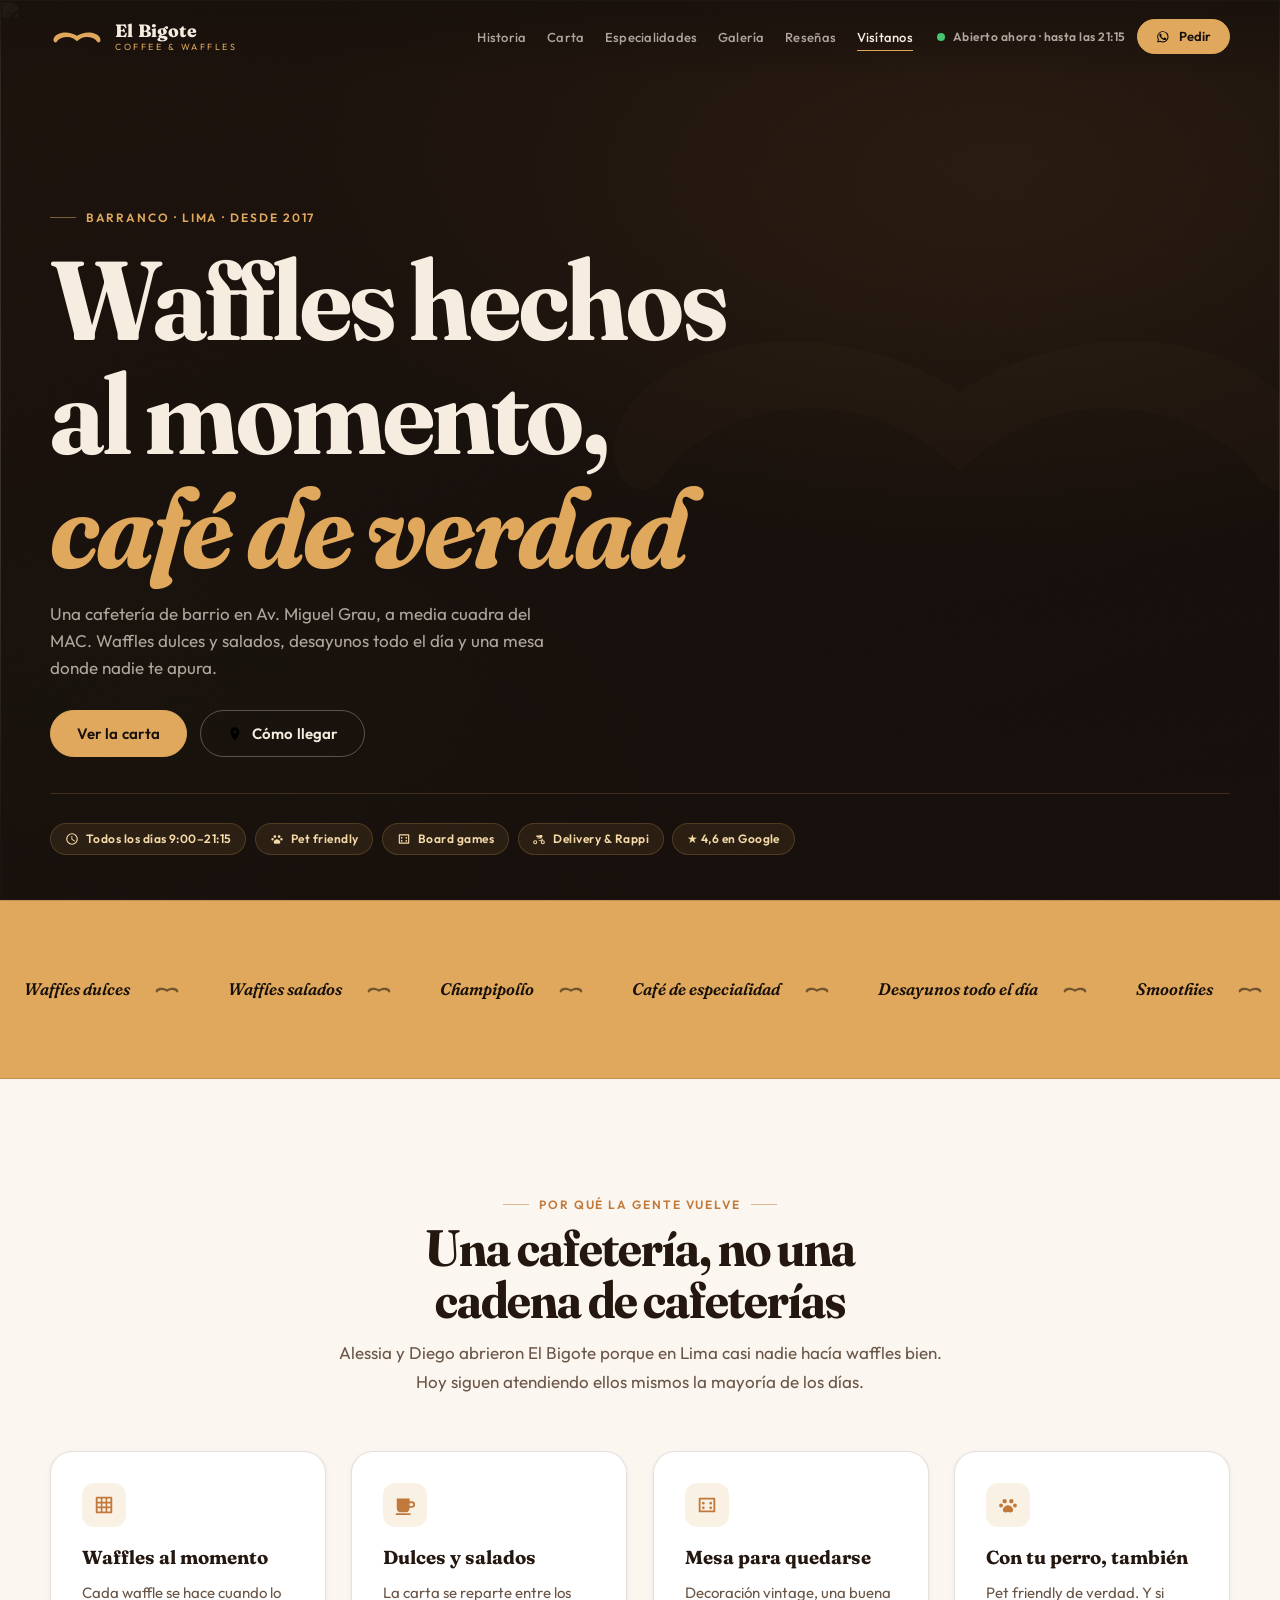
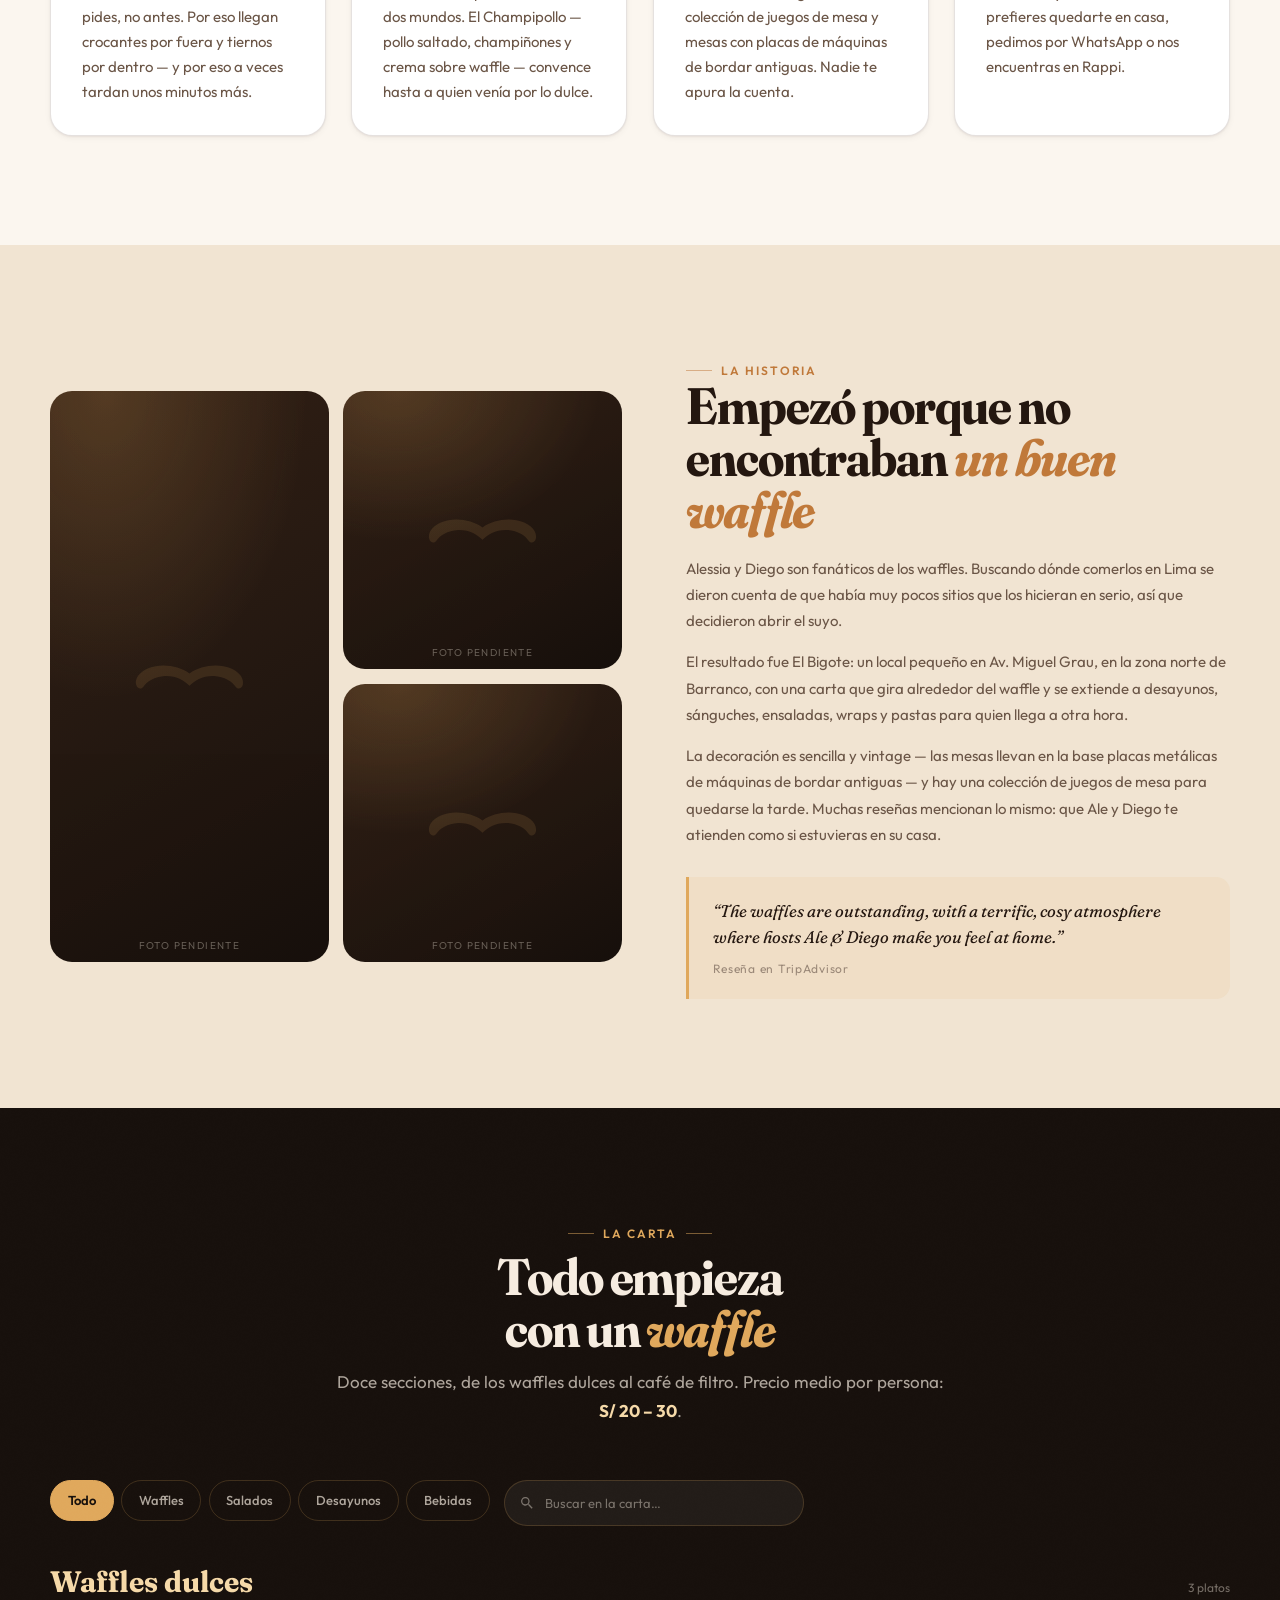
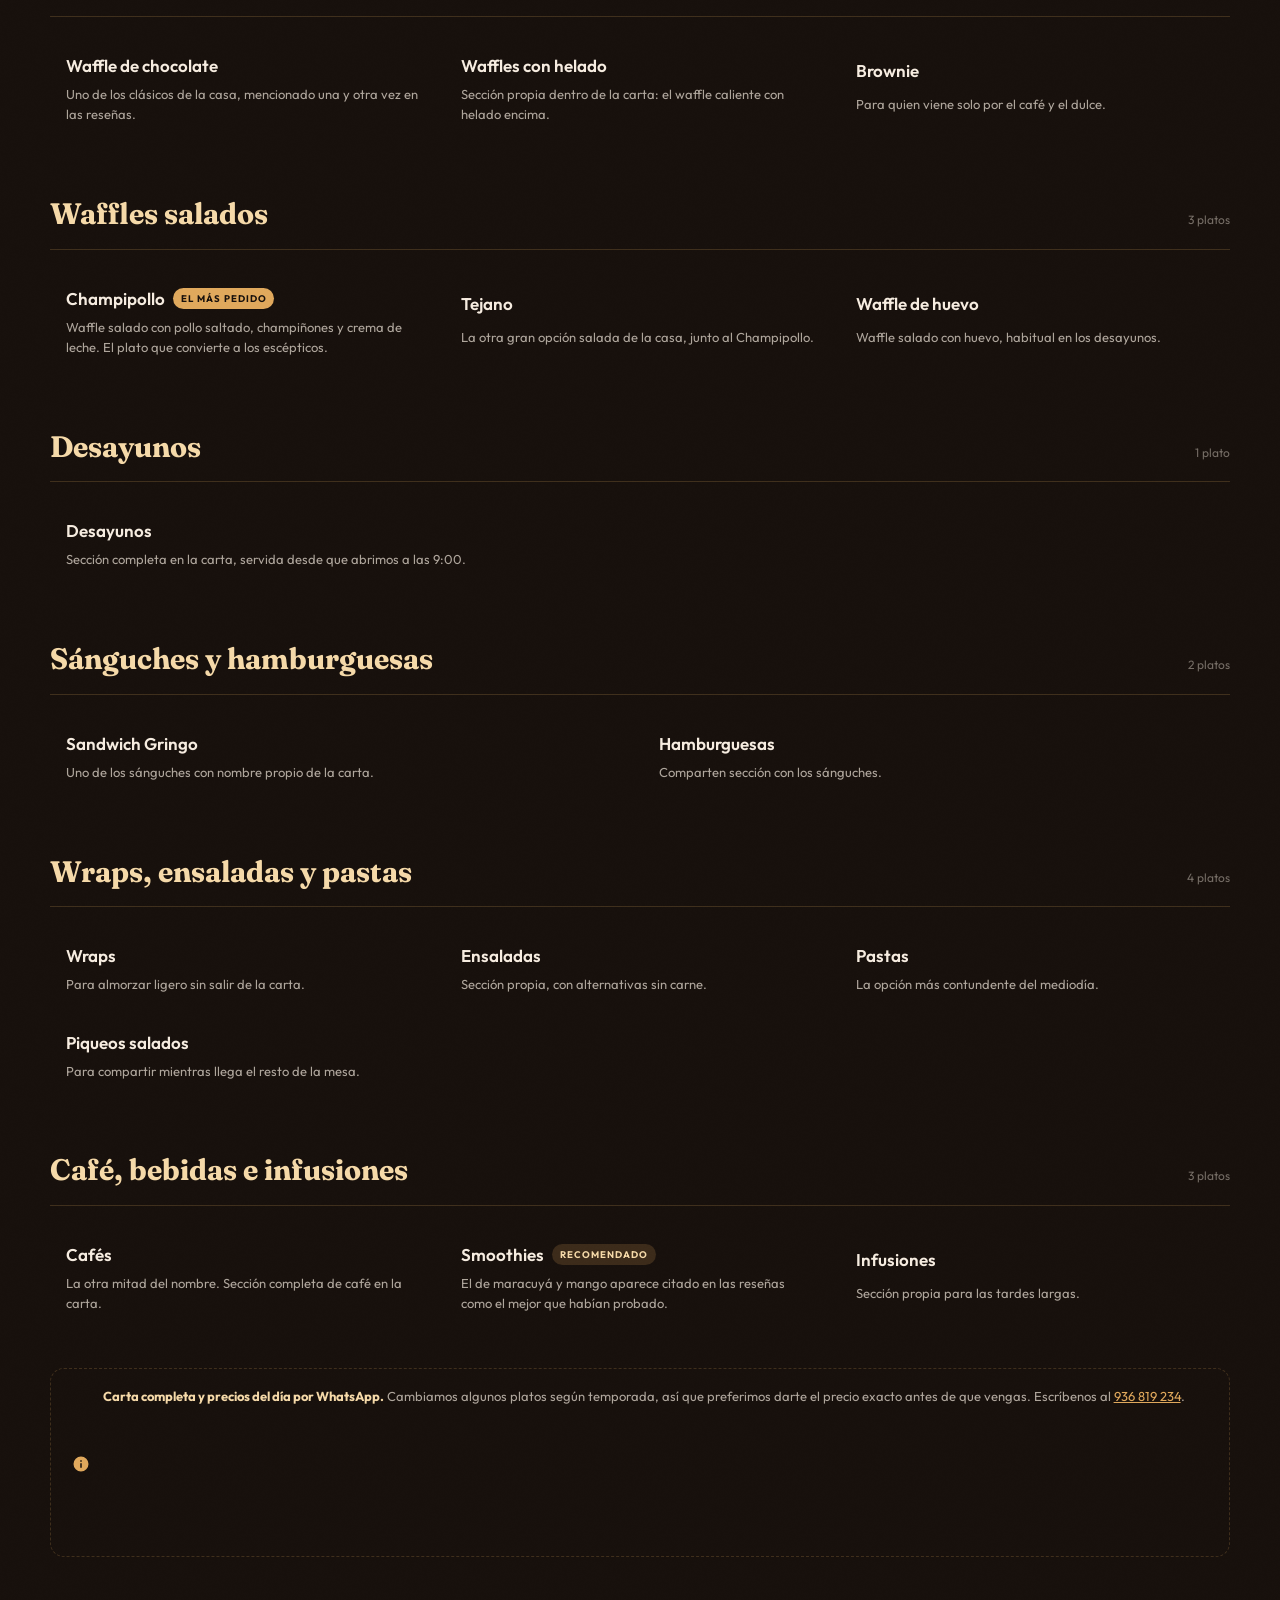
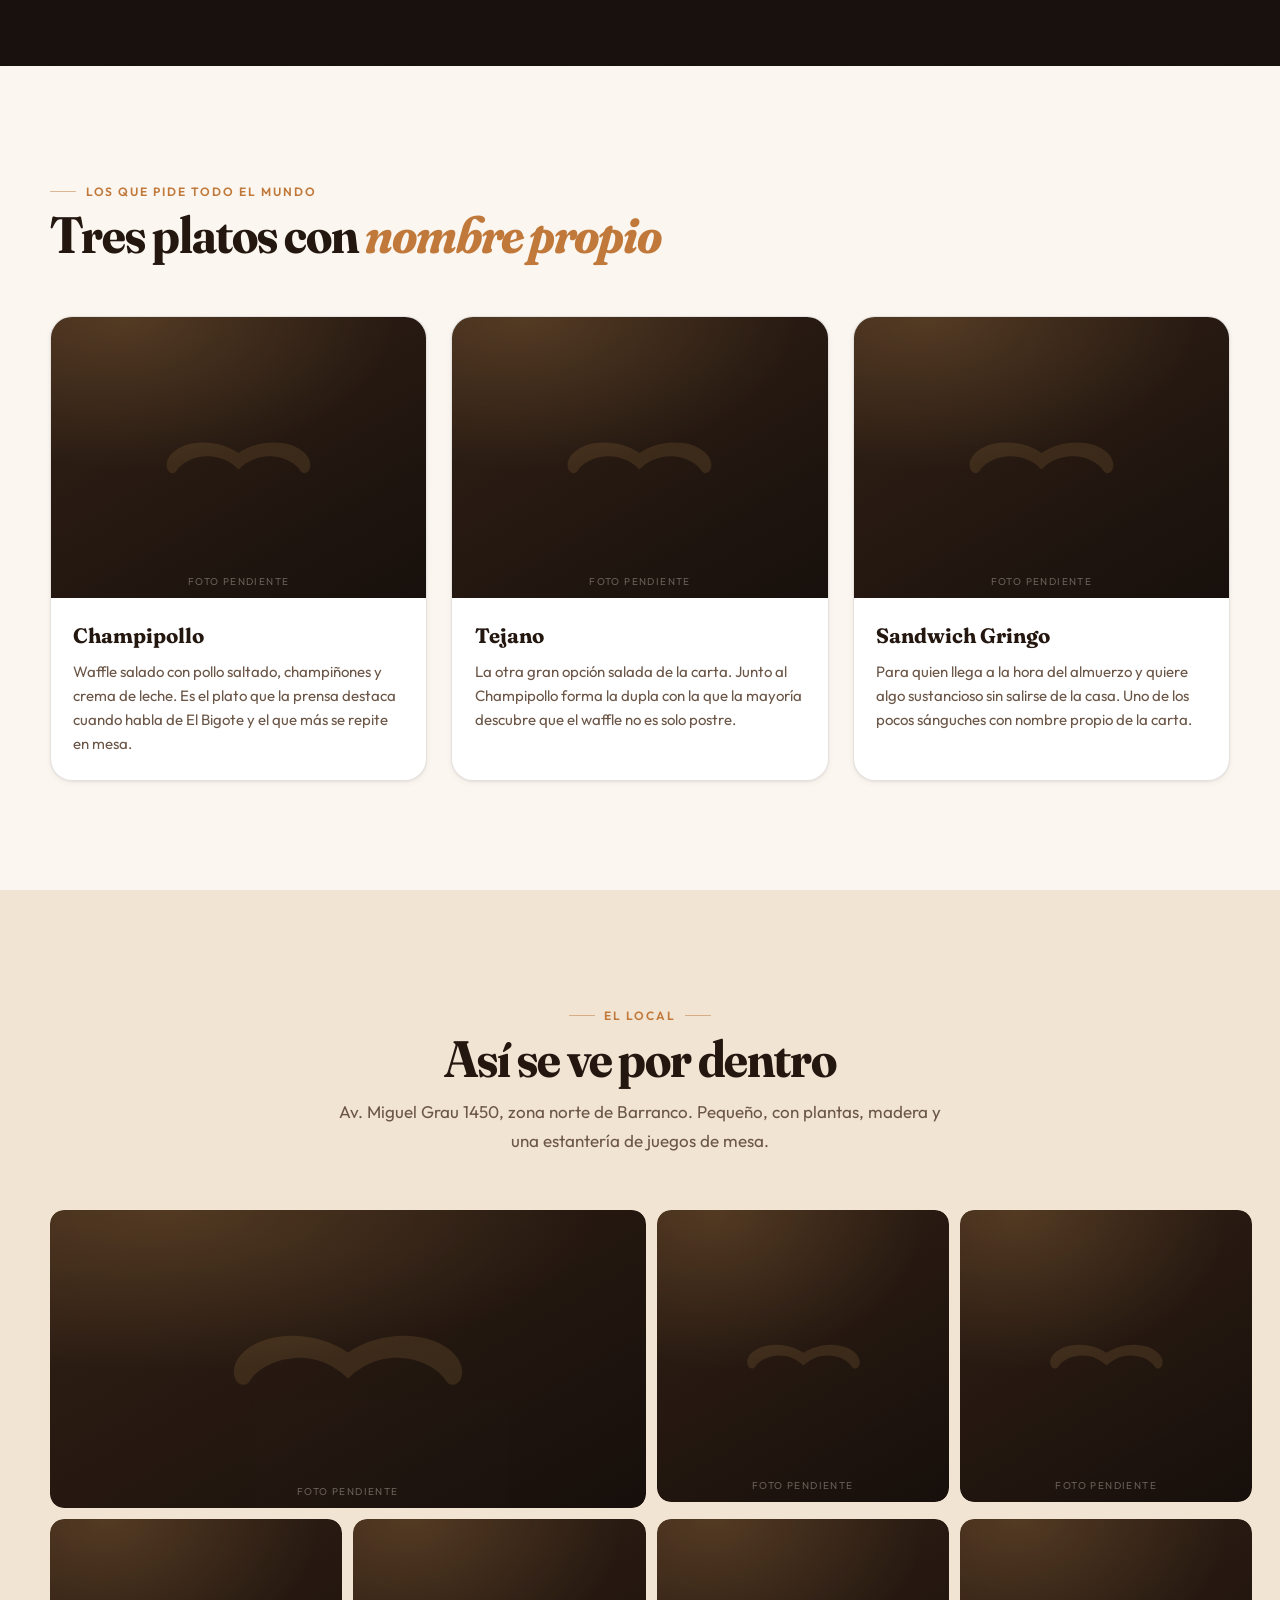
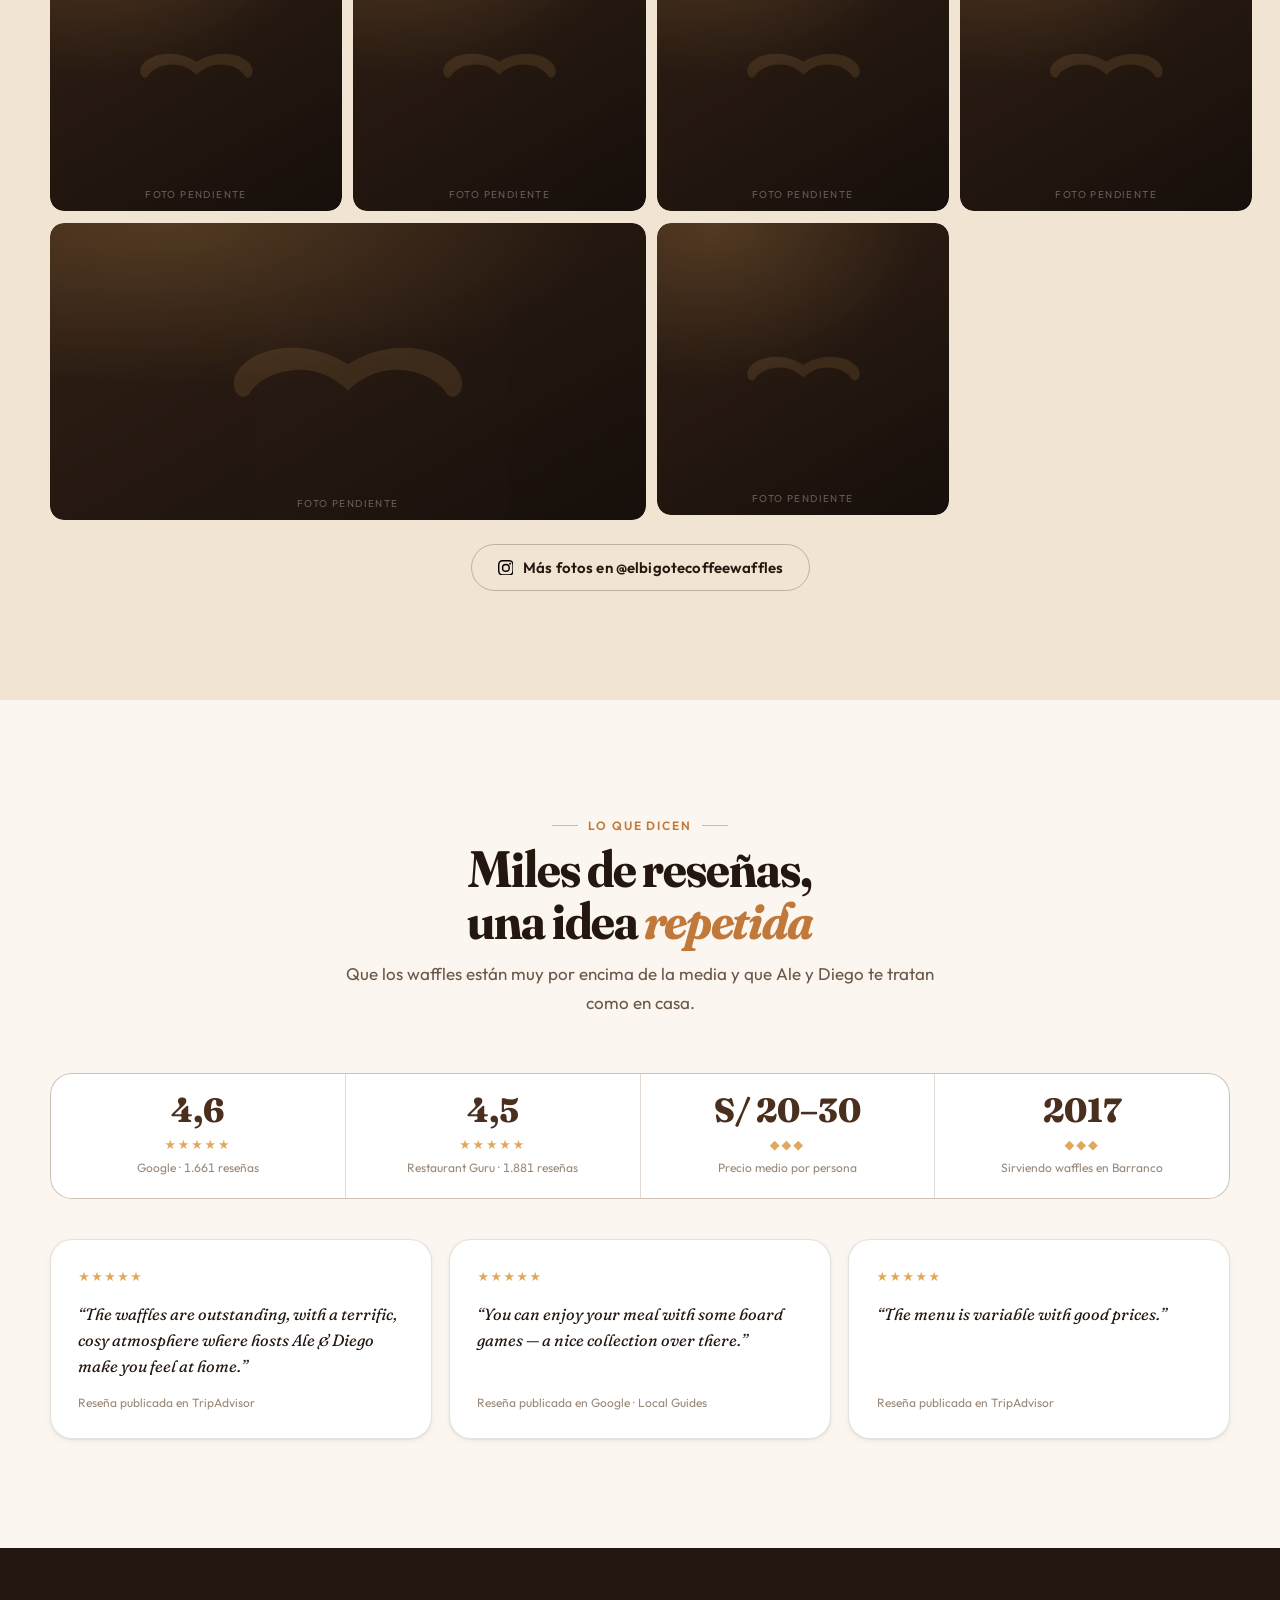
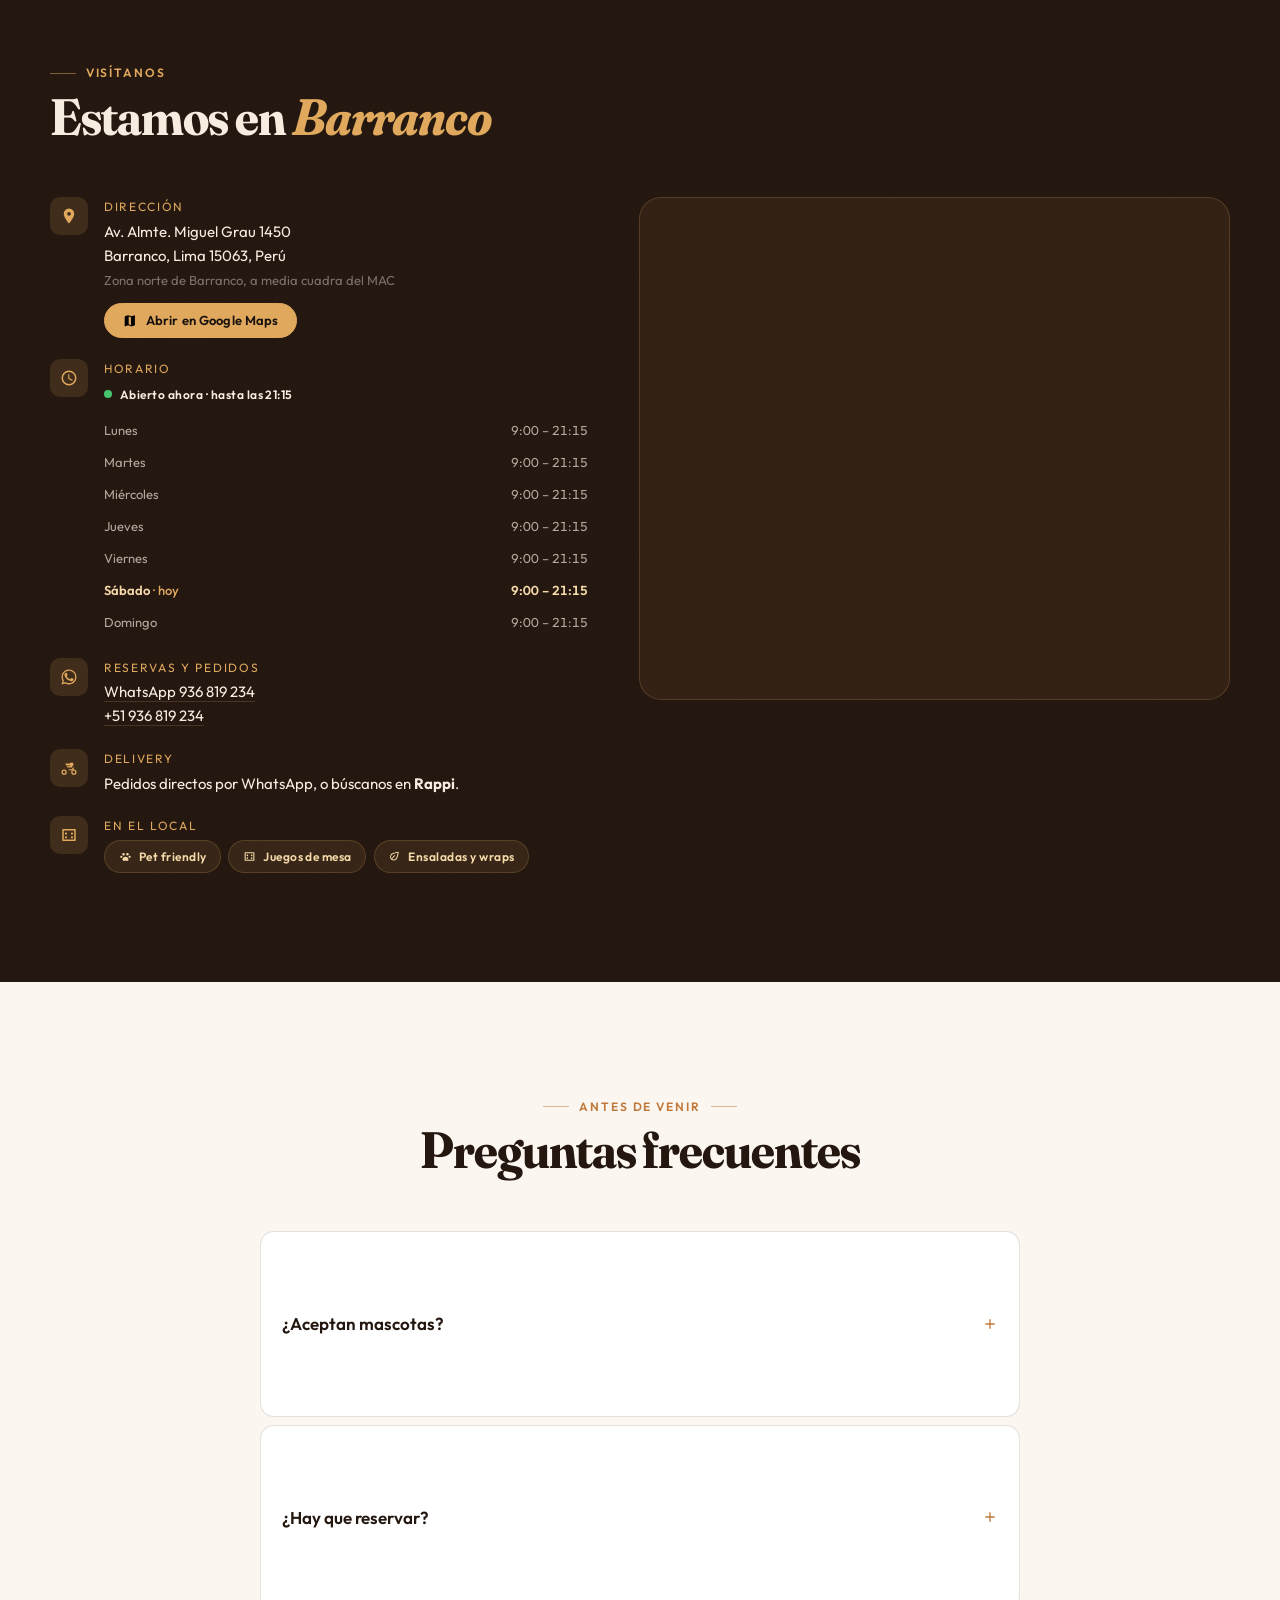
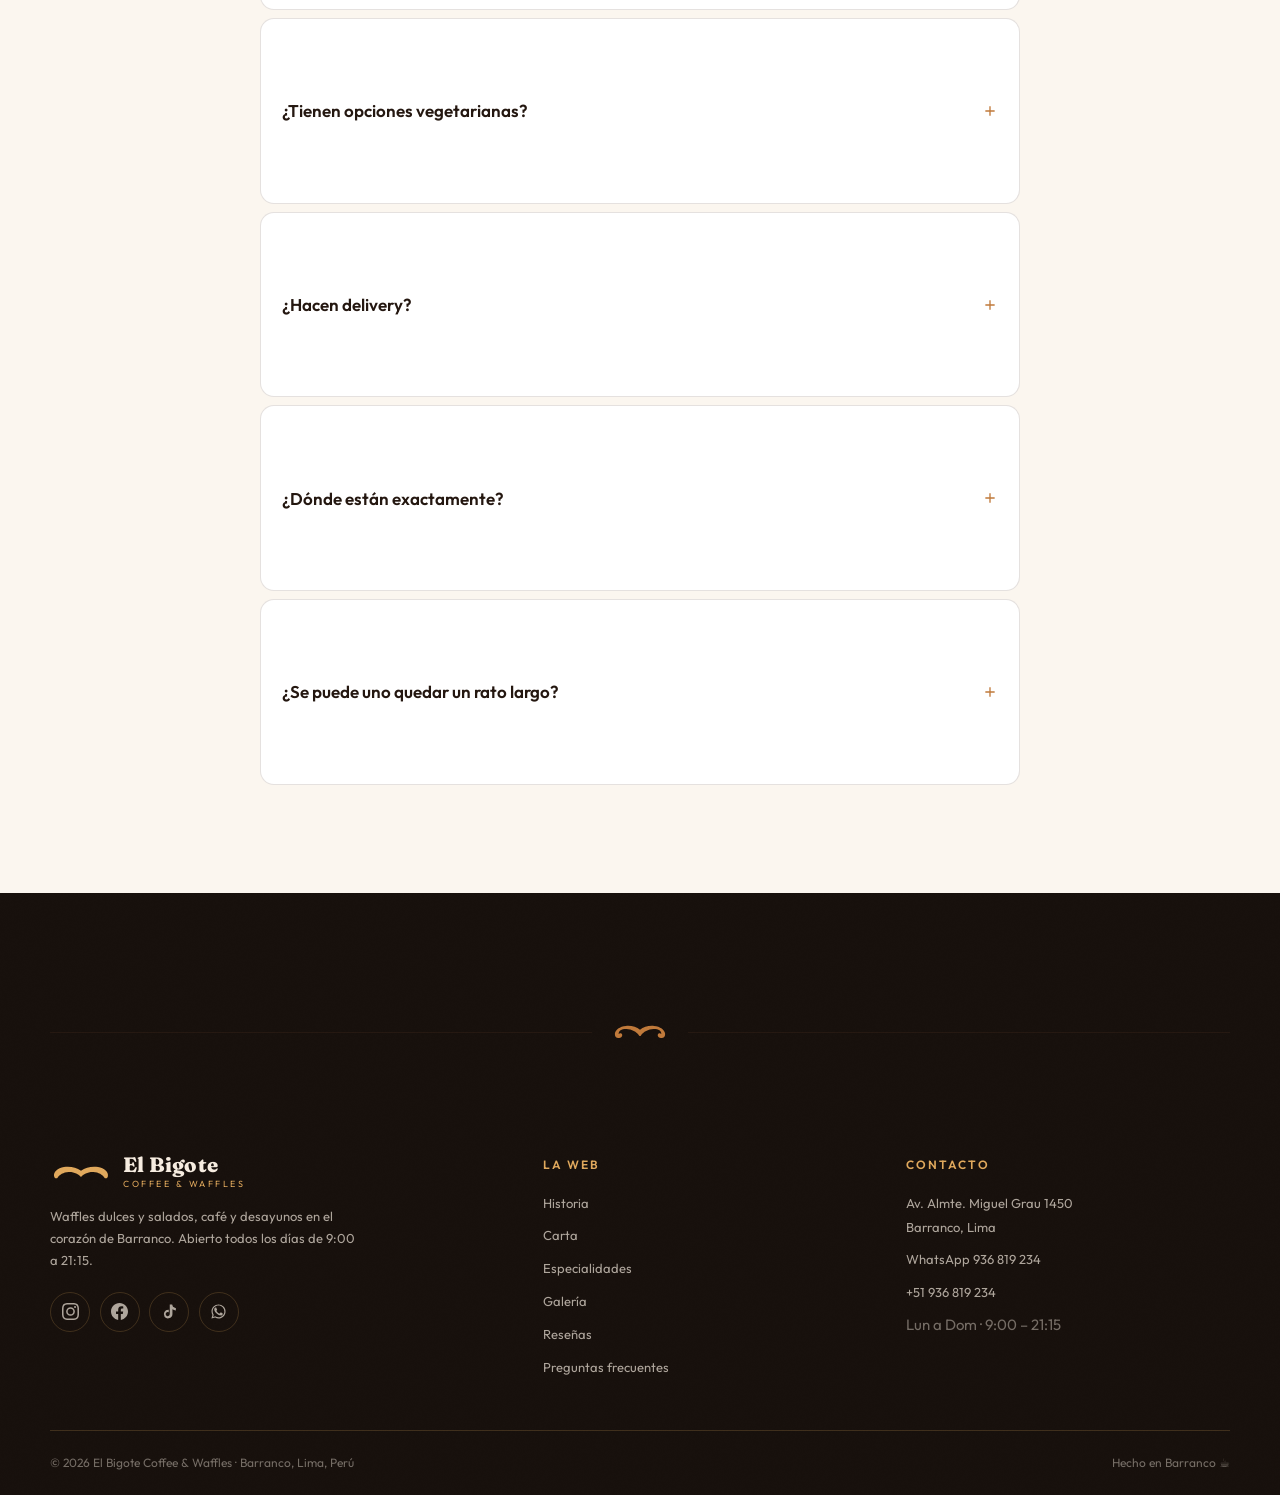
==== index.html @ a7d1b18a "Web comercial de El Bigote Coffee & Waffles Sitio de una página en HTML, CSS y JS planos, sin build " ====
<!DOCTYPE html>
<html lang="es-PE">
<head>
<meta charset="utf-8">
<meta name="viewport" content="width=device-width, initial-scale=1, viewport-fit=cover">
<meta name="theme-color" content="#17100C">

<title>El Bigote Coffee &amp; Waffles · Cafetería de waffles en Barranco, Lima</title>
<meta name="description" content="Waffles dulces y salados, café de especialidad y desayunos en Barranco. Av. Miguel Grau 1450, frente al MAC. Abierto todos los días de 9:00 a 21:15. Delivery por WhatsApp y Rappi.">
<!-- ⚠️  Sustituye https://elbigote.pe/ por la URL real antes de publicar.
     Aparece en canonical, og:url, og:image, twitter:image, sitemap.xml,
     robots.txt y en los @id del bloque JSON-LD del final. Ver CONTENIDO.md. -->
<link rel="canonical" href="https://elbigote.pe/">

<meta property="og:type" content="restaurant.restaurant">
<meta property="og:locale" content="es_PE">
<meta property="og:site_name" content="El Bigote Coffee &amp; Waffles">
<meta property="og:title" content="El Bigote Coffee &amp; Waffles · Waffles y café en Barranco">
<meta property="og:description" content="Waffles dulces y salados, café de especialidad y desayunos en el corazón de Barranco. Pet friendly, board games y mesas para quedarse.">
<meta property="og:url" content="https://elbigote.pe/">
<meta property="og:image" content="https://elbigote.pe/assets/brand/og.png">
<meta property="og:image:width" content="1200">
<meta property="og:image:height" content="630">
<meta property="og:image:alt" content="El Bigote Coffee & Waffles — Barranco, Lima">
<meta name="twitter:card" content="summary_large_image">
<meta name="twitter:title" content="El Bigote Coffee &amp; Waffles · Barranco">
<meta name="twitter:description" content="Waffles dulces y salados, café de especialidad y desayunos en Barranco, Lima.">
<meta name="twitter:image" content="https://elbigote.pe/assets/brand/og.png">

<link rel="icon" href="assets/brand/favicon.svg" type="image/svg+xml">
<link rel="apple-touch-icon" href="assets/brand/apple-touch-icon.png">
<link rel="manifest" href="site.webmanifest">

<link rel="preconnect" href="https://fonts.googleapis.com">
<link rel="preconnect" href="https://fonts.gstatic.com" crossorigin>
<link rel="stylesheet" href="https://fonts.googleapis.com/css2?family=Fraunces:ital,opsz,wght@0,9..144,400..900;1,9..144,400..900&family=Outfit:wght@300..700&display=swap">
<link rel="stylesheet" href="css/styles.css">
</head>

<body>
<a class="skip-link" href="#main">Saltar al contenido</a>

<!-- Definiciones SVG reutilizadas en toda la página -->
<svg width="0" height="0" style="position:absolute" aria-hidden="true" focusable="false">
  <defs>
    <symbol id="i-bigote" viewBox="0 0 240 64">
      <path d="M120 26C138 14 162 8 186 12c24 4 42 20 38 36-2 8-10 10-14 4-6-10-22-20-42-21-22-1-38 9-48 19-10-10-26-20-48-19-20 1-36 11-42 21-4 6-12 4-14-4-4-16 14-32 38-36 24-4 48 2 66 14Z"/>
    </symbol>
    <symbol id="i-ornamento" viewBox="0 0 240 66">
      <path d="M120 24C134 12 156 6 178 8c26 2 44 16 46 32 1 12-7 20-18 18-11-2-16-12-10-18 4-4 10-2 12 2 2-14-14-22-32-21-22 1-42 12-52 26-2 3-6 3-8 0-10-14-30-25-52-26-18-1-34 7-32 21 2-4 8-6 12-2 6 6 1 16-10 18-11 2-19-6-18-18 2-16 20-30 46-32 22-2 44 4 58 16Z"/>
    </symbol>
    <symbol id="i-wa" viewBox="0 0 24 24"><path d="M17.47 14.38c-.3-.15-1.76-.87-2.03-.97-.27-.1-.47-.15-.67.15-.2.3-.77.97-.94 1.17-.17.2-.35.22-.65.07-.3-.15-1.26-.46-2.4-1.48-.89-.79-1.49-1.77-1.66-2.07-.17-.3-.02-.46.13-.61.13-.13.3-.35.45-.52.15-.17.2-.3.3-.5.1-.2.05-.37-.02-.52-.08-.15-.67-1.61-.92-2.21-.24-.58-.49-.5-.67-.51h-.57c-.2 0-.52.07-.79.37-.27.3-1.04 1.02-1.04 2.48s1.06 2.88 1.21 3.08c.15.2 2.1 3.2 5.08 4.49.71.31 1.26.49 1.69.63.71.22 1.36.19 1.87.12.57-.09 1.76-.72 2-1.41.25-.7.25-1.29.17-1.41-.07-.13-.27-.2-.57-.35Z"/><path d="M12.04 2C6.58 2 2.13 6.45 2.13 11.91c0 1.75.46 3.46 1.32 4.96L2 22l5.25-1.38a9.86 9.86 0 0 0 4.79 1.22h.01c5.46 0 9.91-4.45 9.91-9.91 0-2.65-1.03-5.14-2.9-7.01A9.82 9.82 0 0 0 12.04 2Zm0 18.15h-.01c-1.48 0-2.93-.4-4.2-1.15l-.3-.18-3.12.82.83-3.04-.2-.31a8.22 8.22 0 0 1-1.26-4.38c0-4.54 3.7-8.24 8.25-8.24 2.2 0 4.27.86 5.83 2.42a8.19 8.19 0 0 1 2.41 5.83c0 4.54-3.7 8.23-8.24 8.23Z"/></symbol>
    <symbol id="i-ig" viewBox="0 0 24 24"><path d="M12 2.16c3.2 0 3.58.01 4.85.07 3.25.15 4.77 1.69 4.92 4.92.06 1.27.07 1.65.07 4.85s-.01 3.58-.07 4.85c-.15 3.23-1.66 4.77-4.92 4.92-1.27.06-1.64.07-4.85.07s-3.58-.01-4.85-.07c-3.26-.15-4.77-1.7-4.92-4.92C2.17 15.58 2.16 15.2 2.16 12s.01-3.58.07-4.85c.15-3.23 1.66-4.77 4.92-4.92C8.42 2.17 8.8 2.16 12 2.16ZM12 0C8.74 0 8.33.01 7.05.07 2.7.27.28 2.69.08 7.05.01 8.33 0 8.74 0 12s.01 3.67.07 4.95c.2 4.36 2.62 6.78 6.98 6.98C8.33 23.99 8.74 24 12 24s3.67-.01 4.95-.07c4.35-.2 6.78-2.62 6.98-6.98.06-1.28.07-1.69.07-4.95s-.01-3.67-.07-4.95c-.2-4.35-2.62-6.78-6.98-6.98C15.67.01 15.26 0 12 0Zm0 5.84a6.16 6.16 0 1 0 0 12.32 6.16 6.16 0 0 0 0-12.32ZM12 16a4 4 0 1 1 0-8 4 4 0 0 1 0 8Zm6.41-11.85a1.44 1.44 0 1 0 0 2.88 1.44 1.44 0 0 0 0-2.88Z"/></symbol>
    <symbol id="i-fb" viewBox="0 0 24 24"><path d="M24 12.07C24 5.4 18.63 0 12 0S0 5.4 0 12.07C0 18.1 4.39 23.09 10.13 24v-8.44H7.08v-3.49h3.05V9.41c0-3.02 1.79-4.69 4.53-4.69 1.31 0 2.68.24 2.68.24v2.97h-1.51c-1.49 0-1.96.93-1.96 1.89v2.25h3.33l-.53 3.49h-2.8V24C19.61 23.09 24 18.1 24 12.07Z"/></symbol>
    <symbol id="i-tt" viewBox="0 0 24 24"><path d="M19.59 6.69a4.83 4.83 0 0 1-3.77-4.25V2h-3.45v13.67a2.89 2.89 0 0 1-5.2 1.74 2.89 2.89 0 0 1 3.79-4.25V9.66a6.33 6.33 0 0 0-5.79 10.03 6.34 6.34 0 0 0 10.98-4.31V8.9a8.24 8.24 0 0 0 4.82 1.54V7a4.83 4.83 0 0 1-1.38-.31Z"/></symbol>
    <symbol id="i-pin" viewBox="0 0 24 24"><path d="M12 2a7 7 0 0 0-7 7c0 5.25 7 13 7 13s7-7.75 7-13a7 7 0 0 0-7-7Zm0 9.5A2.5 2.5 0 1 1 12 6.5a2.5 2.5 0 0 1 0 5Z"/></symbol>
    <symbol id="i-clock" viewBox="0 0 24 24"><path d="M12 2a10 10 0 1 0 0 20 10 10 0 0 0 0-20Zm0 18a8 8 0 1 1 0-16 8 8 0 0 1 0 16Zm.5-13H11v6l5.2 3.1.8-1.3-4.5-2.7V7Z"/></symbol>
    <symbol id="i-phone" viewBox="0 0 24 24"><path d="M6.6 10.8a15.1 15.1 0 0 0 6.6 6.6l2.2-2.2c.3-.3.7-.4 1-.2 1.2.4 2.4.6 3.7.6.6 0 1 .4 1 1V20c0 .6-.4 1-1 1A17 17 0 0 1 3 4c0-.6.4-1 1-1h3.5c.6 0 1 .4 1 1 0 1.3.2 2.5.6 3.7.1.3 0 .7-.2 1l-2.3 2.1Z"/></symbol>
    <symbol id="i-bike" viewBox="0 0 24 24"><path d="M5.5 14a3.5 3.5 0 1 0 0 7 3.5 3.5 0 0 0 0-7Zm0 5.3a1.8 1.8 0 1 1 0-3.6 1.8 1.8 0 0 1 0 3.6ZM18.5 14a3.5 3.5 0 1 0 0 7 3.5 3.5 0 0 0 0-7Zm0 5.3a1.8 1.8 0 1 1 0-3.6 1.8 1.8 0 0 1 0 3.6ZM15 5h2.2l1 2.3-2.6 4H9.6l-.7-1.5h4.3l.5-1H8.2L7 6h6.6l-.6-1H15Zm-3.4 8.5h4.1l1.9-3 1 2.3-1.4 2.2h-5.6v-1.5Z"/></symbol>
    <symbol id="i-paw" viewBox="0 0 24 24"><path d="M8.35 10.2a2.4 2.4 0 1 0 0-4.8 2.4 2.4 0 0 0 0 4.8Zm7.3 0a2.4 2.4 0 1 0 0-4.8 2.4 2.4 0 0 0 0 4.8ZM4.4 14.6a2.1 2.1 0 1 0 0-4.2 2.1 2.1 0 0 0 0 4.2Zm15.2 0a2.1 2.1 0 1 0 0-4.2 2.1 2.1 0 0 0 0 4.2ZM12 12.4c-2.6 0-5.6 2.5-5.6 5.1 0 1.6 1.2 2.6 2.9 2.6 1.1 0 1.9-.5 2.7-.5s1.6.5 2.7.5c1.7 0 2.9-1 2.9-2.6 0-2.6-3-5.1-5.6-5.1Z"/></symbol>
    <symbol id="i-wifi" viewBox="0 0 24 24"><path d="M12 19.5a1.75 1.75 0 1 0 0-3.5 1.75 1.75 0 0 0 0 3.5Zm-4.2-4.6 1.5 1.5a3.8 3.8 0 0 1 5.4 0l1.5-1.5a5.9 5.9 0 0 0-8.4 0Zm-3-3 1.5 1.5a8.1 8.1 0 0 1 11.4 0l1.5-1.5a10.2 10.2 0 0 0-14.4 0Zm-3-3 1.5 1.5a12.3 12.3 0 0 1 17.4 0l1.5-1.5a14.4 14.4 0 0 0-20.4 0Z"/></symbol>
    <symbol id="i-dice" viewBox="0 0 24 24"><path d="M4 4h16a1 1 0 0 1 1 1v14a1 1 0 0 1-1 1H4a1 1 0 0 1-1-1V5a1 1 0 0 1 1-1Zm1 2v12h14V6H5Zm3 2.5a1.5 1.5 0 1 1 0 3 1.5 1.5 0 0 1 0-3Zm8 0a1.5 1.5 0 1 1 0 3 1.5 1.5 0 0 1 0-3Zm-8 5a1.5 1.5 0 1 1 0 3 1.5 1.5 0 0 1 0-3Zm8 0a1.5 1.5 0 1 1 0 3 1.5 1.5 0 0 1 0-3Z"/></symbol>
    <symbol id="i-cup" viewBox="0 0 24 24"><path d="M3 5h14v3h2.5a3.5 3.5 0 0 1 0 7H17v.5A4.5 4.5 0 0 1 12.5 20h-5A4.5 4.5 0 0 1 3 15.5V5Zm14 5v3h2.5a1.5 1.5 0 0 0 0-3H17ZM2 21h16v2H2v-2Z"/></symbol>
    <symbol id="i-waffle" viewBox="0 0 24 24"><path d="M4 3h16a1 1 0 0 1 1 1v16a1 1 0 0 1-1 1H4a1 1 0 0 1-1-1V4a1 1 0 0 1 1-1Zm1 2v3.5h3.5V5H5Zm5.25 0v3.5h3.5V5h-3.5Zm5.25 0v3.5H19V5h-3.5ZM5 10.25v3.5h3.5v-3.5H5Zm5.25 0v3.5h3.5v-3.5h-3.5Zm5.25 0v3.5H19v-3.5h-3.5ZM5 15.5V19h3.5v-3.5H5Zm5.25 0V19h3.5v-3.5h-3.5Zm5.25 0V19H19v-3.5h-3.5Z"/></symbol>
    <symbol id="i-leaf" viewBox="0 0 24 24"><path d="M6.05 17.95c-3-3-3-7.9 0-10.9C8.6 4.5 20 3 20 3s-1.5 11.4-4.05 13.95c-2.6 2.6-6.6 3-9.9 1Zm1.4-1.4c2.3 1.4 5.2 1.1 7.1-.8C16.2 14 17.4 7.6 17.8 5.2c-2.4.4-8.8 1.6-10.55 3.35-1.9 1.9-2.2 4.8-.8 7.1L12 9.1l1.4 1.4-5.95 6.05Z"/></symbol>
    <symbol id="i-search" viewBox="0 0 24 24"><path d="M15.5 14h-.79l-.28-.27a6.5 6.5 0 1 0-.7.7l.27.28v.79l5 4.99L20.49 19l-4.99-5Zm-6 0a4.5 4.5 0 1 1 0-9 4.5 4.5 0 0 1 0 9Z"/></symbol>
    <symbol id="i-plus" viewBox="0 0 24 24"><path d="M11 5h2v6h6v2h-6v6h-2v-6H5v-2h6V5Z"/></symbol>
    <symbol id="i-info" viewBox="0 0 24 24"><path d="M12 2a10 10 0 1 0 0 20 10 10 0 0 0 0-20Zm1 15h-2v-6h2v6Zm0-8h-2V7h2v2Z"/></symbol>
    <symbol id="i-arrow" viewBox="0 0 24 24"><path d="m9 6 6 6-6 6" fill="none" stroke="currentColor" stroke-width="2" stroke-linecap="round" stroke-linejoin="round"/></symbol>
    <symbol id="i-close" viewBox="0 0 24 24"><path d="m6 6 12 12M18 6 6 18" fill="none" stroke="currentColor" stroke-width="2" stroke-linecap="round"/></symbol>
    <symbol id="i-map" viewBox="0 0 24 24"><path d="m15 4-6-2-6 2v18l6-2 6 2 6-2V2l-6 2Zm-1 15.6-4-1.4V4.4l4 1.4v13.8Z"/></symbol>
  </defs>
</svg>

<!-- ══════════════════ CABECERA ══════════════════ -->
<header class="site-header" id="siteHeader" data-stuck="false">
  <div class="wrap header-inner">
    <a class="brand" href="#top" aria-label="El Bigote Coffee and Waffles — inicio">
      <svg class="brand__mark" viewBox="0 0 240 64" fill="currentColor" aria-hidden="true"><use href="#i-bigote"/></svg>
      <span class="brand__text">
        <span class="brand__name">El Bigote</span>
        <span class="brand__tag">Coffee &amp; Waffles</span>
      </span>
    </a>

    <nav class="nav" aria-label="Navegación principal">
      <ul class="nav__list">
        <li><a class="nav__link" href="#historia">Historia</a></li>
        <li><a class="nav__link" href="#carta">Carta</a></li>
        <li><a class="nav__link" href="#especialidades">Especialidades</a></li>
        <li><a class="nav__link" href="#galeria">Galería</a></li>
        <li><a class="nav__link" href="#resenas">Reseñas</a></li>
        <li><a class="nav__link" href="#visitanos">Visítanos</a></li>
      </ul>
    </nav>

    <div class="header-actions">
      <p class="status header-status" data-status aria-live="polite">
        <span class="status__dot"></span><span data-status-text>Consultando horario…</span>
      </p>
      <a class="btn btn--gold btn--sm" href="https://wa.me/51936819234" target="_blank" rel="noopener">
        <svg aria-hidden="true"><use href="#i-wa"/></svg> Pedir
      </a>
      <button class="burger" id="burger" aria-expanded="false" aria-controls="drawer" aria-label="Abrir menú de navegación">
        <span></span>
      </button>
    </div>
  </div>
</header>

<div class="drawer" id="drawer" data-open="false">
  <ul class="drawer__list">
    <li><a class="drawer__link" href="#historia"><span>01</span> Historia</a></li>
    <li><a class="drawer__link" href="#carta"><span>02</span> Carta</a></li>
    <li><a class="drawer__link" href="#especialidades"><span>03</span> Especialidades</a></li>
    <li><a class="drawer__link" href="#galeria"><span>04</span> Galería</a></li>
    <li><a class="drawer__link" href="#resenas"><span>05</span> Reseñas</a></li>
    <li><a class="drawer__link" href="#visitanos"><span>06</span> Visítanos</a></li>
  </ul>
  <div class="drawer__foot">
    <p class="status" data-status><span class="status__dot"></span><span data-status-text>Consultando horario…</span></p>
    <a class="btn btn--wa btn--block" href="https://wa.me/51936819234" target="_blank" rel="noopener">
      <svg aria-hidden="true"><use href="#i-wa"/></svg> Pedir por WhatsApp
    </a>
    <a class="btn btn--ghost btn--block" href="https://maps.google.com/?q=El+Bigote+Coffee+%26+Waffles,+Av.+Almte.+Miguel+Grau+1450,+Barranco,+Lima" target="_blank" rel="noopener">
      <svg aria-hidden="true"><use href="#i-map"/></svg> Cómo llegar
    </a>
  </div>
</div>

<main id="main">
<span id="top"></span>

<!-- ══════════════════ PORTADA ══════════════════ -->
<section class="hero grain on-dark" aria-labelledby="hero-title">
  <div class="hero__media">
    <img data-photo src="assets/fotos/portada.jpg" alt="" fetchpriority="high" decoding="async">
  </div>
  <svg class="hero__watermark" viewBox="0 0 240 64" fill="currentColor" aria-hidden="true"><use href="#i-bigote"/></svg>
  <div class="hero__scrim"></div>

  <div class="wrap hero__inner">
    <p class="kicker">Barranco · Lima · desde 2017</p>
    <h1 class="display hero__title" id="hero-title">Waffles hechos<br>al momento,<br><em>café de verdad</em></h1>
    <p class="hero__lede">
      Una cafetería de barrio en Av. Miguel Grau, a media cuadra del MAC. Waffles dulces
      y salados, desayunos todo el día y una mesa donde nadie te apura.
    </p>

    <div class="hero__cta">
      <a class="btn btn--gold" href="#carta">Ver la carta</a>
      <a class="btn btn--ghost" href="#visitanos">
        <svg aria-hidden="true"><use href="#i-pin"/></svg> Cómo llegar
      </a>
    </div>

    <ul class="hero__facts">
      <li class="pill"><svg width="14" height="14" fill="currentColor" aria-hidden="true"><use href="#i-clock"/></svg> Todos los días 9:00–21:15</li>
      <li class="pill"><svg width="14" height="14" fill="currentColor" aria-hidden="true"><use href="#i-paw"/></svg> Pet friendly</li>
      <li class="pill"><svg width="14" height="14" fill="currentColor" aria-hidden="true"><use href="#i-dice"/></svg> Board games</li>
      <li class="pill"><svg width="14" height="14" fill="currentColor" aria-hidden="true"><use href="#i-bike"/></svg> Delivery &amp; Rappi</li>
      <li class="pill">★ 4,6 en Google</li>
    </ul>
  </div>

</section>

<!-- ══════════════════ CINTA ══════════════════ -->
<div class="ribbon" aria-hidden="true">
  <div class="ribbon__track">
    <div class="ribbon__group">
      <span class="ribbon__item">Waffles dulces <svg fill="currentColor"><use href="#i-bigote"/></svg></span>
      <span class="ribbon__item">Waffles salados <svg fill="currentColor"><use href="#i-bigote"/></svg></span>
      <span class="ribbon__item">Champipollo <svg fill="currentColor"><use href="#i-bigote"/></svg></span>
      <span class="ribbon__item">Café de especialidad <svg fill="currentColor"><use href="#i-bigote"/></svg></span>
      <span class="ribbon__item">Desayunos todo el día <svg fill="currentColor"><use href="#i-bigote"/></svg></span>
      <span class="ribbon__item">Smoothies <svg fill="currentColor"><use href="#i-bigote"/></svg></span>
      <span class="ribbon__item">Sánguches <svg fill="currentColor"><use href="#i-bigote"/></svg></span>
      <span class="ribbon__item">Board games <svg fill="currentColor"><use href="#i-bigote"/></svg></span>
    </div>
    <div class="ribbon__group">
      <span class="ribbon__item">Waffles dulces <svg fill="currentColor"><use href="#i-bigote"/></svg></span>
      <span class="ribbon__item">Waffles salados <svg fill="currentColor"><use href="#i-bigote"/></svg></span>
      <span class="ribbon__item">Champipollo <svg fill="currentColor"><use href="#i-bigote"/></svg></span>
      <span class="ribbon__item">Café de especialidad <svg fill="currentColor"><use href="#i-bigote"/></svg></span>
      <span class="ribbon__item">Desayunos todo el día <svg fill="currentColor"><use href="#i-bigote"/></svg></span>
      <span class="ribbon__item">Smoothies <svg fill="currentColor"><use href="#i-bigote"/></svg></span>
      <span class="ribbon__item">Sánguches <svg fill="currentColor"><use href="#i-bigote"/></svg></span>
      <span class="ribbon__item">Board games <svg fill="currentColor"><use href="#i-bigote"/></svg></span>
    </div>
  </div>
</div>

<!-- ══════════════════ PROPUESTA ══════════════════ -->
<section class="section" aria-labelledby="valores-title">
  <div class="wrap">
    <div class="section-head section-head--center reveal">
      <p class="kicker">Por qué la gente vuelve</p>
      <h2 class="display" id="valores-title">Una cafetería, no una<br>cadena de cafeterías</h2>
      <p class="lede">Alessia y Diego abrieron El Bigote porque en Lima casi nadie hacía waffles bien.
        Hoy siguen atendiendo ellos mismos la mayoría de los días.</p>
    </div>

    <ul class="values reveal-stagger">
      <li class="card value" style="--i:0">
        <div class="value__icon"><svg fill="currentColor" aria-hidden="true"><use href="#i-waffle"/></svg></div>
        <h3>Waffles al momento</h3>
        <p>Cada waffle se hace cuando lo pides, no antes. Por eso llegan crocantes por fuera
          y tiernos por dentro — y por eso a veces tardan unos minutos más.</p>
      </li>
      <li class="card value" style="--i:1">
        <div class="value__icon"><svg fill="currentColor" aria-hidden="true"><use href="#i-cup"/></svg></div>
        <h3>Dulces y salados</h3>
        <p>La carta se reparte entre los dos mundos. El Champipollo — pollo saltado,
          champiñones y crema sobre waffle — convence hasta a quien venía por lo dulce.</p>
      </li>
      <li class="card value" style="--i:2">
        <div class="value__icon"><svg fill="currentColor" aria-hidden="true"><use href="#i-dice"/></svg></div>
        <h3>Mesa para quedarse</h3>
        <p>Decoración vintage, una buena colección de juegos de mesa y mesas con placas
          de máquinas de bordar antiguas. Nadie te apura la cuenta.</p>
      </li>
      <li class="card value" style="--i:3">
        <div class="value__icon"><svg fill="currentColor" aria-hidden="true"><use href="#i-paw"/></svg></div>
        <h3>Con tu perro, también</h3>
        <p>Pet friendly de verdad. Y si prefieres quedarte en casa, pedimos por WhatsApp
          o nos encuentras en Rappi.</p>
      </li>
    </ul>
  </div>
</section>

<!-- ══════════════════ HISTORIA ══════════════════ -->
<section class="section section--sand" id="historia" aria-labelledby="historia-title">
  <div class="wrap story">
    <div class="story__media reveal">
      <figure class="frame">
        <img data-photo src="assets/fotos/local-01.jpg" alt="Interior de El Bigote Coffee & Waffles en Barranco" loading="lazy" decoding="async">
        <figcaption class="frame__note">Foto pendiente</figcaption>
      </figure>
      <figure class="frame">
        <img data-photo src="assets/fotos/local-02.jpg" alt="Detalle de las mesas y la decoración vintage del local" loading="lazy" decoding="async">
        <figcaption class="frame__note">Foto pendiente</figcaption>
      </figure>
      <figure class="frame">
        <img data-photo src="assets/fotos/local-03.jpg" alt="Waffle recién servido en El Bigote" loading="lazy" decoding="async">
        <figcaption class="frame__note">Foto pendiente</figcaption>
      </figure>
    </div>

    <div class="story__text reveal">
      <p class="kicker">La historia</p>
      <h2 class="display" id="historia-title">Empezó porque no<br>encontraban <em>un buen waffle</em></h2>
      <div class="prose" style="margin-top:1.2rem">
        <p>Alessia y Diego son fanáticos de los waffles. Buscando dónde comerlos en Lima
          se dieron cuenta de que había muy pocos sitios que los hicieran en serio, así que
          decidieron abrir el suyo.</p>
        <p>El resultado fue El Bigote: un local pequeño en Av. Miguel Grau, en la zona norte
          de Barranco, con una carta que gira alrededor del waffle y se extiende a desayunos,
          sánguches, ensaladas, wraps y pastas para quien llega a otra hora.</p>
        <p>La decoración es sencilla y vintage — las mesas llevan en la base placas metálicas
          de máquinas de bordar antiguas — y hay una colección de juegos de mesa para
          quedarse la tarde. Muchas reseñas mencionan lo mismo: que Ale y Diego te atienden
          como si estuvieras en su casa.</p>
      </div>

      <blockquote class="story__quote">
        <p>“The waffles are outstanding, with a terrific, cosy atmosphere where hosts
          Ale &amp; Diego make you feel at home.”</p>
        <cite>Reseña en TripAdvisor</cite>
      </blockquote>
    </div>
  </div>
</section>

<!-- ══════════════════ CARTA ══════════════════ -->
<section class="section section--dark grain on-dark" id="carta" aria-labelledby="carta-title">
  <div class="wrap">
    <div class="section-head section-head--center reveal">
      <p class="kicker">La carta</p>
      <h2 class="display display--gold" id="carta-title">Todo empieza<br>con un <em>waffle</em></h2>
      <p class="lede">Doce secciones, de los waffles dulces al café de filtro.
        Precio medio por persona: <strong style="color:var(--butter)">S/ 20 – 30</strong>.</p>
    </div>

    <div class="menu-controls reveal">
      <div class="tabs" role="tablist" aria-label="Categorías de la carta">
        <button class="tab" role="tab" aria-selected="true" data-filter="all">Todo</button>
        <button class="tab" role="tab" aria-selected="false" data-filter="waffles">Waffles</button>
        <button class="tab" role="tab" aria-selected="false" data-filter="salado">Salados</button>
        <button class="tab" role="tab" aria-selected="false" data-filter="desayuno">Desayunos</button>
        <button class="tab" role="tab" aria-selected="false" data-filter="bebidas">Bebidas</button>
      </div>
      <div class="menu-search">
        <svg fill="currentColor" aria-hidden="true"><use href="#i-search"/></svg>
        <input type="search" id="menuSearch" placeholder="Buscar en la carta…" aria-label="Buscar un plato en la carta" autocomplete="off">
      </div>
    </div>

    <p class="menu-empty" data-menu-empty hidden>No encontramos nada con ese nombre. Prueba con “waffle”, “café” o “wrap”.</p>

    <div class="menu-groups" id="menuGroups">

      <!-- ── Waffles dulces ── -->
      <section class="menu-group reveal" data-cat="waffles" aria-labelledby="g-dulces">
        <div class="menu-group__head">
          <h3 id="g-dulces">Waffles dulces</h3>
          <span class="menu-group__count" data-count></span>
        </div>
        <ul class="menu-list">
          <li class="menu-item" data-name="waffle de chocolate">
            <span class="menu-item__name">Waffle de chocolate</span>
            <span class="menu-item__price" data-empty="true">—</span>
            <span class="menu-item__desc">Uno de los clásicos de la casa, mencionado una y otra vez en las reseñas.</span>
          </li>
          <li class="menu-item" data-name="waffle con helado">
            <span class="menu-item__name">Waffles con helado</span>
            <span class="menu-item__price" data-empty="true">—</span>
            <span class="menu-item__desc">Sección propia dentro de la carta: el waffle caliente con helado encima.</span>
          </li>
          <li class="menu-item" data-name="brownie">
            <span class="menu-item__name">Brownie</span>
            <span class="menu-item__price" data-empty="true">—</span>
            <span class="menu-item__desc">Para quien viene solo por el café y el dulce.</span>
          </li>
        </ul>
      </section>

      <!-- ── Waffles salados ── -->
      <section class="menu-group reveal" data-cat="waffles salado" aria-labelledby="g-salados">
        <div class="menu-group__head">
          <h3 id="g-salados">Waffles salados</h3>
          <span class="menu-group__count" data-count></span>
        </div>
        <ul class="menu-list">
          <li class="menu-item" data-name="champipollo">
            <span class="menu-item__name">Champipollo <span class="menu-item__flag" data-flag="top">El más pedido</span></span>
            <span class="menu-item__price" data-empty="true">—</span>
            <span class="menu-item__desc">Waffle salado con pollo saltado, champiñones y crema de leche. El plato que convierte a los escépticos.</span>
          </li>
          <li class="menu-item" data-name="tejano">
            <span class="menu-item__name">Tejano</span>
            <span class="menu-item__price" data-empty="true">—</span>
            <span class="menu-item__desc">La otra gran opción salada de la casa, junto al Champipollo.</span>
          </li>
          <li class="menu-item" data-name="waffle de huevo">
            <span class="menu-item__name">Waffle de huevo</span>
            <span class="menu-item__price" data-empty="true">—</span>
            <span class="menu-item__desc">Waffle salado con huevo, habitual en los desayunos.</span>
          </li>
        </ul>
      </section>

      <!-- ── Desayunos ── -->
      <section class="menu-group reveal" data-cat="desayuno" aria-labelledby="g-desayunos">
        <div class="menu-group__head">
          <h3 id="g-desayunos">Desayunos</h3>
          <span class="menu-group__count" data-count></span>
        </div>
        <ul class="menu-list">
          <li class="menu-item" data-name="desayuno completo">
            <span class="menu-item__name">Desayunos</span>
            <span class="menu-item__price" data-empty="true">—</span>
            <span class="menu-item__desc">Sección completa en la carta, servida desde que abrimos a las 9:00.</span>
          </li>
        </ul>
      </section>

      <!-- ── Sánguches y hamburguesas ── -->
      <section class="menu-group reveal" data-cat="salado" aria-labelledby="g-sanguches">
        <div class="menu-group__head">
          <h3 id="g-sanguches">Sánguches y hamburguesas</h3>
          <span class="menu-group__count" data-count></span>
        </div>
        <ul class="menu-list">
          <li class="menu-item" data-name="sandwich gringo">
            <span class="menu-item__name">Sandwich Gringo</span>
            <span class="menu-item__price" data-empty="true">—</span>
            <span class="menu-item__desc">Uno de los sánguches con nombre propio de la carta.</span>
          </li>
          <li class="menu-item" data-name="hamburguesas">
            <span class="menu-item__name">Hamburguesas</span>
            <span class="menu-item__price" data-empty="true">—</span>
            <span class="menu-item__desc">Comparten sección con los sánguches.</span>
          </li>
        </ul>
      </section>

      <!-- ── Wraps, ensaladas y pastas ── -->
      <section class="menu-group reveal" data-cat="salado" aria-labelledby="g-platos">
        <div class="menu-group__head">
          <h3 id="g-platos">Wraps, ensaladas y pastas</h3>
          <span class="menu-group__count" data-count></span>
        </div>
        <ul class="menu-list">
          <li class="menu-item" data-name="wraps">
            <span class="menu-item__name">Wraps</span>
            <span class="menu-item__price" data-empty="true">—</span>
            <span class="menu-item__desc">Para almorzar ligero sin salir de la carta.</span>
          </li>
          <li class="menu-item" data-name="ensaladas">
            <span class="menu-item__name">Ensaladas </span>
            <span class="menu-item__price" data-empty="true">—</span>
            <span class="menu-item__desc">Sección propia, con alternativas sin carne.</span>
          </li>
          <li class="menu-item" data-name="pastas">
            <span class="menu-item__name">Pastas</span>
            <span class="menu-item__price" data-empty="true">—</span>
            <span class="menu-item__desc">La opción más contundente del mediodía.</span>
          </li>
          <li class="menu-item" data-name="piqueos salados">
            <span class="menu-item__name">Piqueos salados</span>
            <span class="menu-item__price" data-empty="true">—</span>
            <span class="menu-item__desc">Para compartir mientras llega el resto de la mesa.</span>
          </li>
        </ul>
      </section>

      <!-- ── Café y bebidas ── -->
      <section class="menu-group reveal" data-cat="bebidas" aria-labelledby="g-bebidas">
        <div class="menu-group__head">
          <h3 id="g-bebidas">Café, bebidas e infusiones</h3>
          <span class="menu-group__count" data-count></span>
        </div>
        <ul class="menu-list">
          <li class="menu-item" data-name="cafes espresso americano latte">
            <span class="menu-item__name">Cafés</span>
            <span class="menu-item__price" data-empty="true">—</span>
            <span class="menu-item__desc">La otra mitad del nombre. Sección completa de café en la carta.</span>
          </li>
          <li class="menu-item" data-name="smoothie maracuya mango">
            <span class="menu-item__name">Smoothies <span class="menu-item__flag">Recomendado</span></span>
            <span class="menu-item__price" data-empty="true">—</span>
            <span class="menu-item__desc">El de maracuyá y mango aparece citado en las reseñas como el mejor que habían probado.</span>
          </li>
          <li class="menu-item" data-name="infusiones te">
            <span class="menu-item__name">Infusiones</span>
            <span class="menu-item__price" data-empty="true">—</span>
            <span class="menu-item__desc">Sección propia para las tardes largas.</span>
          </li>
        </ul>
      </section>

    </div>

    <!--
      ────────────────────────────────────────────────────────────────────
      PRECIOS Y PLATOS PENDIENTES
      Los nombres de arriba son los que pudimos verificar en fuentes
      públicas. Para completar la carta, duplica un <li class="menu-item">
      y rellena nombre, precio y descripción. Ver CONTENIDO.md.
      ────────────────────────────────────────────────────────────────────
    -->
    <p class="menu-note reveal">
      <svg fill="currentColor" aria-hidden="true"><use href="#i-info"/></svg>
      <span><strong style="color:var(--butter)">Carta completa y precios del día por WhatsApp.</strong>
      Cambiamos algunos platos según temporada, así que preferimos darte el precio exacto
      antes de que vengas. Escríbenos al <a href="https://wa.me/51936819234" target="_blank" rel="noopener" style="color:var(--honey);text-decoration:underline">936 819 234</a>.</span>
    </p>
  </div>
</section>

<!-- ══════════════════ ESPECIALIDADES ══════════════════ -->
<section class="section" id="especialidades" aria-labelledby="esp-title">
  <div class="wrap">
    <div class="section-head reveal">
      <p class="kicker">Los que pide todo el mundo</p>
      <h2 class="display" id="esp-title">Tres platos con <em>nombre propio</em></h2>
    </div>

    <ul class="specials reveal-stagger">
      <li class="card special" style="--i:0">
        <figure class="frame">
          <img data-photo src="assets/fotos/champipollo.jpg" alt="Champipollo: waffle salado con pollo saltado, champiñones y crema" loading="lazy" decoding="async">
          <figcaption class="frame__note">Foto pendiente</figcaption>
        </figure>
        <div class="special__body">
          <h3>Champipollo</h3>
          <p>Waffle salado con pollo saltado, champiñones y crema de leche. Es el plato
            que la prensa destaca cuando habla de El Bigote y el que más se repite en mesa.</p>
        </div>
      </li>
      <li class="card special" style="--i:1">
        <figure class="frame">
          <img data-photo src="assets/fotos/tejano.jpg" alt="Tejano: waffle salado de la casa" loading="lazy" decoding="async">
          <figcaption class="frame__note">Foto pendiente</figcaption>
        </figure>
        <div class="special__body">
          <h3>Tejano</h3>
          <p>La otra gran opción salada de la carta. Junto al Champipollo forma la dupla
            con la que la mayoría descubre que el waffle no es solo postre.</p>
        </div>
      </li>
      <li class="card special" style="--i:2">
        <figure class="frame">
          <img data-photo src="assets/fotos/sandwich-gringo.jpg" alt="Sandwich Gringo de El Bigote" loading="lazy" decoding="async">
          <figcaption class="frame__note">Foto pendiente</figcaption>
        </figure>
        <div class="special__body">
          <h3>Sandwich Gringo</h3>
          <p>Para quien llega a la hora del almuerzo y quiere algo sustancioso sin
            salirse de la casa. Uno de los pocos sánguches con nombre propio de la carta.</p>
        </div>
      </li>
    </ul>
  </div>
</section>

<!-- ══════════════════ GALERÍA ══════════════════ -->
<section class="section section--sand" id="galeria" aria-labelledby="gal-title">
  <div class="wrap">
    <div class="section-head section-head--center reveal">
      <p class="kicker">El local</p>
      <h2 class="display" id="gal-title">Así se ve por dentro</h2>
      <p class="lede">Av. Miguel Grau 1450, zona norte de Barranco. Pequeño, con plantas,
        madera y una estantería de juegos de mesa.</p>
    </div>

    <ul class="gallery reveal" id="gallery">
      <li class="gallery__cell gallery__cell--wide">
        <button class="gallery__btn" type="button" data-lightbox="0" aria-label="Ampliar foto 1 del local">
          <span class="frame"><img data-photo src="assets/fotos/galeria-01.jpg" alt="Salón principal de El Bigote" loading="lazy" decoding="async"><span class="frame__note">Foto pendiente</span></span>
        </button>
      </li>
      <li class="gallery__cell">
        <button class="gallery__btn" type="button" data-lightbox="1" aria-label="Ampliar foto 2">
          <span class="frame"><img data-photo src="assets/fotos/galeria-02.jpg" alt="Waffle dulce servido en mesa" loading="lazy" decoding="async"><span class="frame__note">Foto pendiente</span></span>
        </button>
      </li>
      <li class="gallery__cell">
        <button class="gallery__btn" type="button" data-lightbox="2" aria-label="Ampliar foto 3">
          <span class="frame"><img data-photo src="assets/fotos/galeria-03.jpg" alt="Taza de café de El Bigote" loading="lazy" decoding="async"><span class="frame__note">Foto pendiente</span></span>
        </button>
      </li>
      <li class="gallery__cell">
        <button class="gallery__btn" type="button" data-lightbox="3" aria-label="Ampliar foto 4">
          <span class="frame"><img data-photo src="assets/fotos/galeria-04.jpg" alt="Detalle de la decoración vintage" loading="lazy" decoding="async"><span class="frame__note">Foto pendiente</span></span>
        </button>
      </li>
      <li class="gallery__cell">
        <button class="gallery__btn" type="button" data-lightbox="4" aria-label="Ampliar foto 5">
          <span class="frame"><img data-photo src="assets/fotos/galeria-05.jpg" alt="Waffle salado con guarnición" loading="lazy" decoding="async"><span class="frame__note">Foto pendiente</span></span>
        </button>
      </li>
      <li class="gallery__cell">
        <button class="gallery__btn" type="button" data-lightbox="5" aria-label="Ampliar foto 6">
          <span class="frame"><img data-photo src="assets/fotos/galeria-06.jpg" alt="Estantería de juegos de mesa" loading="lazy" decoding="async"><span class="frame__note">Foto pendiente</span></span>
        </button>
      </li>
      <li class="gallery__cell gallery__cell--wide">
        <button class="gallery__btn" type="button" data-lightbox="6" aria-label="Ampliar foto 7">
          <span class="frame"><img data-photo src="assets/fotos/galeria-07.jpg" alt="Fachada de El Bigote en Av. Miguel Grau" loading="lazy" decoding="async"><span class="frame__note">Foto pendiente</span></span>
        </button>
      </li>
      <li class="gallery__cell">
        <button class="gallery__btn" type="button" data-lightbox="7" aria-label="Ampliar foto 8">
          <span class="frame"><img data-photo src="assets/fotos/galeria-08.jpg" alt="Smoothie de maracuyá y mango" loading="lazy" decoding="async"><span class="frame__note">Foto pendiente</span></span>
        </button>
      </li>
      <li class="gallery__cell">
        <button class="gallery__btn" type="button" data-lightbox="8" aria-label="Ampliar foto 9">
          <span class="frame"><img data-photo src="assets/fotos/galeria-09.jpg" alt="Mesa con juegos de mesa y café" loading="lazy" decoding="async"><span class="frame__note">Foto pendiente</span></span>
        </button>
      </li>
    </ul>

    <p style="text-align:center;margin-top:2.2rem">
      <a class="btn btn--ghost" href="https://www.instagram.com/elbigotecoffeewaffles/" target="_blank" rel="noopener">
        <svg aria-hidden="true"><use href="#i-ig"/></svg> Más fotos en @elbigotecoffeewaffles
      </a>
    </p>
  </div>
</section>

<!-- ══════════════════ RESEÑAS ══════════════════ -->
<section class="section" id="resenas" aria-labelledby="res-title">
  <div class="wrap">
    <div class="section-head section-head--center reveal">
      <p class="kicker">Lo que dicen</p>
      <h2 class="display" id="res-title">Miles de reseñas,<br>una idea <em>repetida</em></h2>
      <p class="lede">Que los waffles están muy por encima de la media y que Ale y Diego
        te tratan como en casa.</p>
    </div>

    <div class="rating-strip reveal">
      <div class="rating">
        <p class="rating__score num">4,6</p>
        <p class="rating__stars" aria-hidden="true">★★★★★</p>
        <p class="rating__src">Google · <span class="num">1.661</span> reseñas</p>
      </div>
      <div class="rating">
        <p class="rating__score num">4,5</p>
        <p class="rating__stars" aria-hidden="true">★★★★★</p>
        <p class="rating__src">Restaurant Guru · <span class="num">1.881</span> reseñas</p>
      </div>
      <div class="rating">
        <p class="rating__score num">S/ 20–30</p>
        <p class="rating__stars" aria-hidden="true">◆◆◆</p>
        <p class="rating__src">Precio medio por persona</p>
      </div>
      <div class="rating">
        <p class="rating__score num">2017</p>
        <p class="rating__stars" aria-hidden="true">◆◆◆</p>
        <p class="rating__src">Sirviendo waffles en Barranco</p>
      </div>
    </div>

    <ul class="reviews reveal-stagger">
      <li class="card review" style="--i:0">
        <p class="review__stars" aria-label="5 de 5 estrellas">★★★★★</p>
        <p class="review__quote">“The waffles are outstanding, with a terrific, cosy atmosphere
          where hosts Ale &amp; Diego make you feel at home.”</p>
        <p class="review__meta">Reseña publicada en TripAdvisor</p>
      </li>
      <li class="card review" style="--i:1">
        <p class="review__stars" aria-label="5 de 5 estrellas">★★★★★</p>
        <p class="review__quote">“You can enjoy your meal with some board games —
          a nice collection over there.”</p>
        <p class="review__meta">Reseña publicada en Google · Local Guides</p>
      </li>
      <li class="card review" style="--i:2">
        <p class="review__stars" aria-label="5 de 5 estrellas">★★★★★</p>
        <p class="review__quote">“The menu is variable with good prices.”</p>
        <p class="review__meta">Reseña publicada en TripAdvisor</p>
      </li>
    </ul>
  </div>
</section>

<!-- ══════════════════ VISÍTANOS ══════════════════ -->
<section class="section section--coffee grain on-dark" id="visitanos" aria-labelledby="visita-title">
  <div class="wrap">
    <div class="section-head reveal">
      <p class="kicker">Visítanos</p>
      <h2 class="display display--gold" id="visita-title">Estamos en <em>Barranco</em></h2>
    </div>

    <div class="visit">
      <div class="info-list reveal">
        <div class="info">
          <span class="info__icon"><svg fill="currentColor" aria-hidden="true"><use href="#i-pin"/></svg></span>
          <div>
            <p class="info__label">Dirección</p>
            <p class="info__value">
              Av. Almte. Miguel Grau 1450<br>
              Barranco, Lima 15063, Perú<br>
              <span style="color:var(--on-dark-faint);font-size:var(--t-sm)">Zona norte de Barranco, a media cuadra del MAC</span>
            </p>
            <p style="margin-top:.7rem">
              <a class="btn btn--gold btn--sm" href="https://maps.google.com/?q=El+Bigote+Coffee+%26+Waffles,+Av.+Almte.+Miguel+Grau+1450,+Barranco,+Lima" target="_blank" rel="noopener">
                <svg aria-hidden="true"><use href="#i-map"/></svg> Abrir en Google Maps
              </a>
            </p>
          </div>
        </div>

        <div class="info">
          <span class="info__icon"><svg fill="currentColor" aria-hidden="true"><use href="#i-clock"/></svg></span>
          <div>
            <p class="info__label">Horario</p>
            <p class="status" data-status style="margin-bottom:.3rem"><span class="status__dot"></span><span data-status-text>Consultando horario…</span></p>
            <div class="hours num" data-hours>
              <div class="hours__row" data-day="1"><span class="hours__day">Lunes</span><span>9:00 – 21:15</span></div>
              <div class="hours__row" data-day="2"><span class="hours__day">Martes</span><span>9:00 – 21:15</span></div>
              <div class="hours__row" data-day="3"><span class="hours__day">Miércoles</span><span>9:00 – 21:15</span></div>
              <div class="hours__row" data-day="4"><span class="hours__day">Jueves</span><span>9:00 – 21:15</span></div>
              <div class="hours__row" data-day="5"><span class="hours__day">Viernes</span><span>9:00 – 21:15</span></div>
              <div class="hours__row" data-day="6"><span class="hours__day">Sábado</span><span>9:00 – 21:15</span></div>
              <div class="hours__row" data-day="0"><span class="hours__day">Domingo</span><span>9:00 – 21:15</span></div>
            </div>
          </div>
        </div>

        <div class="info">
          <span class="info__icon"><svg fill="currentColor" aria-hidden="true"><use href="#i-wa"/></svg></span>
          <div>
            <p class="info__label">Reservas y pedidos</p>
            <p class="info__value">
              <a href="https://wa.me/51936819234" target="_blank" rel="noopener">WhatsApp 936 819 234</a><br>
              <a href="tel:+51936819234">+51 936 819 234</a>
            </p>
          </div>
        </div>

        <div class="info">
          <span class="info__icon"><svg fill="currentColor" aria-hidden="true"><use href="#i-bike"/></svg></span>
          <div>
            <p class="info__label">Delivery</p>
            <p class="info__value">Pedidos directos por WhatsApp, o búscanos en <strong>Rappi</strong>.</p>
          </div>
        </div>

        <div class="info">
          <span class="info__icon"><svg fill="currentColor" aria-hidden="true"><use href="#i-dice"/></svg></span>
          <div>
            <p class="info__label">En el local</p>
            <ul class="info__value" style="display:flex;flex-wrap:wrap;gap:.45rem;margin-top:.3rem">
              <li class="pill"><svg width="13" height="13" fill="currentColor" aria-hidden="true"><use href="#i-paw"/></svg> Pet friendly</li>
              <li class="pill"><svg width="13" height="13" fill="currentColor" aria-hidden="true"><use href="#i-dice"/></svg> Juegos de mesa</li>
              <li class="pill"><svg width="13" height="13" fill="currentColor" aria-hidden="true"><use href="#i-leaf"/></svg> Ensaladas y wraps</li>
            </ul>
          </div>
        </div>
      </div>

      <div class="map reveal">
        <iframe
          title="Mapa de la ubicación de El Bigote Coffee & Waffles en Av. Almte. Miguel Grau 1450, Barranco"
          src="https://maps.google.com/maps?q=El+Bigote+Coffee+%26+Waffles,+Av.+Almte.+Miguel+Grau+1450,+Barranco,+Lima&hl=es&output=embed"
          loading="lazy" referrerpolicy="no-referrer-when-downgrade" allowfullscreen></iframe>
      </div>
    </div>
  </div>
</section>

<!-- ══════════════════ PREGUNTAS FRECUENTES ══════════════════ -->
<section class="section" id="faq" aria-labelledby="faq-title">
  <div class="wrap-narrow">
    <div class="section-head section-head--center reveal">
      <p class="kicker">Antes de venir</p>
      <h2 class="display" id="faq-title">Preguntas frecuentes</h2>
    </div>

    <div class="faq reveal">
      <div class="faq__item" data-open="false">
        <h3><button class="faq__q" aria-expanded="false">¿Aceptan mascotas?
          <svg fill="currentColor" aria-hidden="true"><use href="#i-plus"/></svg></button></h3>
        <div class="faq__a"><div><p>Sí. El Bigote es pet friendly y tu perro es bienvenido en el local.</p></div></div>
      </div>
      <div class="faq__item" data-open="false">
        <h3><button class="faq__q" aria-expanded="false">¿Hay que reservar?
          <svg fill="currentColor" aria-hidden="true"><use href="#i-plus"/></svg></button></h3>
        <div class="faq__a"><div><p>El local es pequeño y los fines de semana suele llenarse a la hora del desayuno
          y del almuerzo. Escríbenos por WhatsApp al 936 819 234 y coordinamos.</p></div></div>
      </div>
      <div class="faq__item" data-open="false">
        <h3><button class="faq__q" aria-expanded="false">¿Tienen opciones vegetarianas?
          <svg fill="currentColor" aria-hidden="true"><use href="#i-plus"/></svg></button></h3>
        <div class="faq__a"><div><p>La carta tiene una sección de ensaladas, otra de wraps y otra de pastas,
          además de todos los waffles dulces. Escríbenos por WhatsApp y te decimos
          qué opciones sin carne hay ese día.</p></div></div>
      </div>
      <div class="faq__item" data-open="false">
        <h3><button class="faq__q" aria-expanded="false">¿Hacen delivery?
          <svg fill="currentColor" aria-hidden="true"><use href="#i-plus"/></svg></button></h3>
        <div class="faq__a"><div><p>Sí, de dos maneras: pedido directo por WhatsApp al 936 819 234, o a través de Rappi.</p></div></div>
      </div>
      <div class="faq__item" data-open="false">
        <h3><button class="faq__q" aria-expanded="false">¿Dónde están exactamente?
          <svg fill="currentColor" aria-hidden="true"><use href="#i-plus"/></svg></button></h3>
        <div class="faq__a"><div><p>En Av. Almte. Miguel Grau 1450, en la zona norte de Barranco, a media cuadra
          del Museo de Arte Contemporáneo (MAC). Hay paraderos de transporte público sobre la misma avenida.</p></div></div>
      </div>
      <div class="faq__item" data-open="false">
        <h3><button class="faq__q" aria-expanded="false">¿Se puede uno quedar un rato largo?
          <svg fill="currentColor" aria-hidden="true"><use href="#i-plus"/></svg></button></h3>
        <div class="faq__a"><div><p>Nadie te apura la cuenta: hay juegos de mesa y gente que se queda la tarde.
          Eso sí, en horas punta de fin de semana preferimos dejar las mesas para
          quienes vienen a comer.</p></div></div>
      </div>
    </div>
  </div>
</section>
</main>

<!-- ══════════════════ PIE ══════════════════ -->
<footer class="site-footer grain">
  <div class="wrap">
    <div class="divider" style="margin-bottom:3rem" aria-hidden="true">
      <svg fill="currentColor"><use href="#i-ornamento"/></svg>
    </div>

    <div class="footer-grid">
      <div class="footer-brand">
        <a class="brand" href="#top" aria-label="El Bigote Coffee and Waffles — inicio">
          <svg class="brand__mark" viewBox="0 0 240 64" fill="currentColor" aria-hidden="true"><use href="#i-bigote"/></svg>
          <span class="brand__text">
            <span class="brand__name" style="font-size:1.3rem">El Bigote</span>
            <span class="brand__tag">Coffee &amp; Waffles</span>
          </span>
        </a>
        <p>Waffles dulces y salados, café y desayunos en el corazón de Barranco.
          Abierto todos los días de 9:00 a 21:15.</p>
        <div class="socials">
          <a class="social" href="https://www.instagram.com/elbigotecoffeewaffles/" target="_blank" rel="noopener" aria-label="Instagram de El Bigote"><svg fill="currentColor" aria-hidden="true"><use href="#i-ig"/></svg></a>
          <a class="social" href="https://www.facebook.com/elbigotecafe/" target="_blank" rel="noopener" aria-label="Facebook de El Bigote"><svg fill="currentColor" aria-hidden="true"><use href="#i-fb"/></svg></a>
          <a class="social" href="https://www.tiktok.com/@elbigotecoffeewaffles" target="_blank" rel="noopener" aria-label="TikTok de El Bigote"><svg fill="currentColor" aria-hidden="true"><use href="#i-tt"/></svg></a>
          <a class="social" href="https://wa.me/51936819234" target="_blank" rel="noopener" aria-label="WhatsApp de El Bigote"><svg fill="currentColor" aria-hidden="true"><use href="#i-wa"/></svg></a>
        </div>
      </div>

      <nav class="footer-col" aria-label="Secciones">
        <h4>La web</h4>
        <ul>
          <li><a href="#historia">Historia</a></li>
          <li><a href="#carta">Carta</a></li>
          <li><a href="#especialidades">Especialidades</a></li>
          <li><a href="#galeria">Galería</a></li>
          <li><a href="#resenas">Reseñas</a></li>
          <li><a href="#faq">Preguntas frecuentes</a></li>
        </ul>
      </nav>

      <div class="footer-col">
        <h4>Contacto</h4>
        <ul>
          <li><a href="https://maps.google.com/?q=El+Bigote+Coffee+%26+Waffles,+Av.+Almte.+Miguel+Grau+1450,+Barranco,+Lima" target="_blank" rel="noopener">Av. Almte. Miguel Grau 1450<br>Barranco, Lima</a></li>
          <li><a href="https://wa.me/51936819234" target="_blank" rel="noopener">WhatsApp 936 819 234</a></li>
          <li><a href="tel:+51936819234">+51 936 819 234</a></li>
          <li><span style="color:var(--on-dark-faint)">Lun a Dom · 9:00 – 21:15</span></li>
        </ul>
      </div>
    </div>

    <div class="footer-bottom">
      <p>© <span data-year>2026</span> El Bigote Coffee &amp; Waffles · Barranco, Lima, Perú</p>
      <p>Hecho en Barranco ☕</p>
    </div>
  </div>
</footer>

<!-- ══════════════════ BARRA DE ACCIÓN MÓVIL ══════════════════ -->
<nav class="action-bar" id="actionBar" data-show="false" aria-label="Acciones rápidas">
  <a href="#carta"><svg fill="currentColor" aria-hidden="true"><use href="#i-waffle"/></svg>Carta</a>
  <a class="is-primary" href="https://wa.me/51936819234" target="_blank" rel="noopener"><svg fill="currentColor" aria-hidden="true"><use href="#i-wa"/></svg>Pedir</a>
  <a href="tel:+51936819234"><svg fill="currentColor" aria-hidden="true"><use href="#i-phone"/></svg>Llamar</a>
  <a href="https://maps.google.com/?q=El+Bigote+Coffee+%26+Waffles,+Av.+Almte.+Miguel+Grau+1450,+Barranco,+Lima" target="_blank" rel="noopener"><svg fill="currentColor" aria-hidden="true"><use href="#i-map"/></svg>Llegar</a>
</nav>

<!-- ══════════════════ VISOR ══════════════════ -->
<div class="lightbox" id="lightbox" data-open="false" role="dialog" aria-modal="true" aria-label="Galería de fotos ampliada">
  <div class="lightbox__stage">
    <button class="lightbox__close" type="button" data-lb-close aria-label="Cerrar galería">
      <svg width="18" height="18" fill="currentColor" aria-hidden="true"><use href="#i-close"/></svg>
    </button>
    <button class="lightbox__nav lightbox__nav--prev" type="button" data-lb-prev aria-label="Foto anterior">
      <svg fill="currentColor" style="transform:rotate(180deg)" aria-hidden="true"><use href="#i-arrow"/></svg>
    </button>
    <img class="lightbox__img" id="lightboxImg" src="" alt="">
    <button class="lightbox__nav lightbox__nav--next" type="button" data-lb-next aria-label="Foto siguiente">
      <svg fill="currentColor" aria-hidden="true"><use href="#i-arrow"/></svg>
    </button>
    <p class="lightbox__cap" id="lightboxCap"></p>
  </div>
</div>

<!-- ══════════════════ DATOS ESTRUCTURADOS ══════════════════ -->
<script type="application/ld+json">
{
  "@context": "https://schema.org",
  "@graph": [
    {
      "@type": "CafeOrCoffeeShop",
      "@id": "https://elbigote.pe/#negocio",
      "name": "El Bigote Coffee & Waffles",
      "description": "Cafetería especializada en waffles dulces y salados, café y desayunos, en Barranco, Lima.",
      "url": "https://elbigote.pe/",
      "telephone": "+51936819234",
      "priceRange": "S/ 20 - S/ 30",
      "servesCuisine": ["Waffles", "Cafetería", "Desayunos", "Sándwiches"],
      "currenciesAccepted": "PEN",
      "image": "https://elbigote.pe/assets/brand/og.png",
      "address": {
        "@type": "PostalAddress",
        "streetAddress": "Av. Almte. Miguel Grau 1450",
        "addressLocality": "Barranco",
        "addressRegion": "Lima",
        "postalCode": "15063",
        "addressCountry": "PE"
      },
      "openingHoursSpecification": [{
        "@type": "OpeningHoursSpecification",
        "dayOfWeek": ["Monday","Tuesday","Wednesday","Thursday","Friday","Saturday","Sunday"],
        "opens": "09:00",
        "closes": "21:15"
      }],
      "aggregateRating": {
        "@type": "AggregateRating",
        "ratingValue": "4.6",
        "reviewCount": "1661",
        "bestRating": "5"
      },
      "hasMenu": {
        "@type": "Menu",
        "name": "Carta de El Bigote Coffee & Waffles",
        "url": "https://elbigote.pe/#carta",
        "hasMenuSection": [
          { "@type": "MenuSection", "name": "Waffles dulces" },
          { "@type": "MenuSection", "name": "Waffles salados" },
          { "@type": "MenuSection", "name": "Waffles con helado" },
          { "@type": "MenuSection", "name": "Desayunos" },
          { "@type": "MenuSection", "name": "Sánguches y hamburguesas" },
          { "@type": "MenuSection", "name": "Wraps" },
          { "@type": "MenuSection", "name": "Ensaladas" },
          { "@type": "MenuSection", "name": "Pastas" },
          { "@type": "MenuSection", "name": "Piqueos salados" },
          { "@type": "MenuSection", "name": "Cafés" },
          { "@type": "MenuSection", "name": "Bebidas" },
          { "@type": "MenuSection", "name": "Infusiones" }
        ]
      },
      "amenityFeature": [
        { "@type": "LocationFeatureSpecification", "name": "Pet friendly", "value": true },
        { "@type": "LocationFeatureSpecification", "name": "Juegos de mesa", "value": true }
      ],
      "sameAs": [
        "https://www.instagram.com/elbigotecoffeewaffles/",
        "https://www.facebook.com/elbigotecafe/",
        "https://www.tiktok.com/@elbigotecoffeewaffles"
      ]
    },
    {
      "@type": "WebSite",
      "@id": "https://elbigote.pe/#web",
      "url": "https://elbigote.pe/",
      "name": "El Bigote Coffee & Waffles",
      "inLanguage": "es-PE",
      "publisher": { "@id": "https://elbigote.pe/#negocio" }
    },
    {
      "@type": "FAQPage",
      "@id": "https://elbigote.pe/#faq",
      "mainEntity": [
        { "@type": "Question", "name": "¿Aceptan mascotas?",
          "acceptedAnswer": { "@type": "Answer", "text": "Sí. El Bigote es pet friendly y tu perro es bienvenido en el local." } },
        { "@type": "Question", "name": "¿Hay que reservar?",
          "acceptedAnswer": { "@type": "Answer", "text": "El local es pequeño y los fines de semana suele llenarse a la hora del desayuno y del almuerzo. Escríbenos por WhatsApp al 936 819 234 y coordinamos." } },
        { "@type": "Question", "name": "¿Tienen opciones vegetarianas?",
          "acceptedAnswer": { "@type": "Answer", "text": "La carta tiene secciones de ensaladas, wraps y pastas, además de todos los waffles dulces. Escríbenos por WhatsApp y te decimos qué opciones sin carne hay ese día." } },
        { "@type": "Question", "name": "¿Hacen delivery?",
          "acceptedAnswer": { "@type": "Answer", "text": "Sí: pedido directo por WhatsApp al 936 819 234, o a través de Rappi." } },
        { "@type": "Question", "name": "¿Dónde están exactamente?",
          "acceptedAnswer": { "@type": "Answer", "text": "En Av. Almte. Miguel Grau 1450, zona norte de Barranco, a media cuadra del Museo de Arte Contemporáneo (MAC)." } }
      ]
    }
  ]
}
</script>

<script src="js/main.js" defer></script>
</body>
</html>
---- css/styles.css ----
/* ==========================================================================
   El Bigote Coffee & Waffles — Hoja de estilos
   Barranco, Lima. Diseño: sistema de tokens + componentes.
   Orden: 1 Tokens · 2 Reset · 3 Tipografía · 4 Utilidades · 5 Componentes
          6 Secciones · 7 Responsive · 8 Movimiento / accesibilidad
   ========================================================================== */

/* ── 1. TOKENS ─────────────────────────────────────────────────────────── */
:root {
  /* Marca — tostados */
  --espresso:  #17100C;
  --coffee:    #241710;
  --bark:      #332116;
  --brown:     #4A2E1E;
  --caramel:   #C0793A;
  --honey:     #E0A85C;
  --butter:    #F5D9A8;
  --cream:     #FBF6EF;
  --sand:      #F1E4D2;
  --paper:     #FFFFFF;
  /* Acento secundario — frescura (smoothies, opciones veggie, "abierto") */
  --pistacho:  #7C9A63;
  --pistacho-d:#5C7647;

  /* Roles semánticos */
  --bg:            var(--cream);
  --bg-alt:        var(--sand);
  --surface:       var(--paper);
  --ink:           #241710;
  --ink-soft:      #6B5647;
  --ink-faint:     #9A8878;
  --line:          rgba(74, 46, 30, .14);
  --line-strong:   rgba(74, 46, 30, .28);

  --on-dark:       #F6ECE0;
  --on-dark-soft:  rgba(246, 236, 224, .68);
  --on-dark-faint: rgba(246, 236, 224, .42);
  --line-dark:     rgba(224, 168, 92, .20);

  /* Tipografía */
  --font-display: 'Fraunces', 'Iowan Old Style', 'Palatino Linotype', Palatino, Georgia, serif;
  --font-ui: 'Outfit', system-ui, -apple-system, 'Segoe UI', Roboto, 'Helvetica Neue', Arial, sans-serif;

  /* Escala fluida */
  --t-xs:   .75rem;
  --t-sm:   .8125rem;
  --t-base: .9375rem;
  --t-md:   1.0625rem;
  --t-lg:   clamp(1.15rem, .95rem + .8vw, 1.4rem);
  --t-xl:   clamp(1.5rem, 1.15rem + 1.6vw, 2.1rem);
  --t-2xl:  clamp(2rem, 1.4rem + 2.8vw, 3.2rem);
  --t-3xl:  clamp(2.6rem, 1.6rem + 4.6vw, 5.2rem);
  --t-4xl:  clamp(3rem, 1.5rem + 7vw, 7rem);

  /* Ritmo */
  --gutter: clamp(1.15rem, .6rem + 2.4vw, 2.5rem);
  --bay:    clamp(3.5rem, 2rem + 6vw, 7.5rem);
  --wrap:   1180px;
  --wrap-narrow: 760px;

  /* Forma */
  --r-sm: 8px;
  --r-md: 14px;
  --r-lg: 22px;
  --r-xl: 32px;
  --r-pill: 999px;

  /* Elevación (cálida, no gris) */
  --shadow-sm: 0 1px 2px rgba(35,18,8,.06), 0 2px 6px rgba(35,18,8,.05);
  --shadow-md: 0 4px 10px rgba(35,18,8,.07), 0 12px 28px rgba(35,18,8,.09);
  --shadow-lg: 0 8px 20px rgba(35,18,8,.10), 0 28px 60px rgba(35,18,8,.16);

  --ease: cubic-bezier(.22,.61,.36,1);
  --ease-out: cubic-bezier(.16,1,.3,1);

  --header-h: 74px;
}

/* Grano de papel: da textura artesanal sin pedir una imagen externa */
:root {
  --ph-mark: url("data:image/svg+xml,%3Csvg xmlns='http://www.w3.org/2000/svg' viewBox='0 0 240 64'%3E%3Cpath fill='%23E0A85C' d='M120 26C138 14 162 8 186 12c24 4 42 20 38 36-2 8-10 10-14 4-6-10-22-20-42-21-22-1-38 9-48 19-10-10-26-20-48-19-20 1-36 11-42 21-4 6-12 4-14-4-4-16 14-32 38-36 24-4 48 2 66 14Z'/%3E%3C/svg%3E");
  --grain: url("data:image/svg+xml,%3Csvg xmlns='http://www.w3.org/2000/svg' width='140' height='140'%3E%3Cfilter id='n'%3E%3CfeTurbulence type='fractalNoise' baseFrequency='.85' numOctaves='3'/%3E%3CfeColorMatrix type='saturate' values='0'/%3E%3C/filter%3E%3Crect width='140' height='140' filter='url(%23n)' opacity='.5'/%3E%3C/svg%3E");
}

/* ── 2. RESET ──────────────────────────────────────────────────────────── */
*, *::before, *::after { box-sizing: border-box; }
* { margin: 0; }
html { -webkit-text-size-adjust: 100%; }
html:focus-within { scroll-behavior: smooth; }
body {
  font-family: var(--font-ui);
  font-size: var(--t-base);
  line-height: 1.6;
  color: var(--ink);
  background: var(--bg);
  -webkit-font-smoothing: antialiased;
  text-rendering: optimizeLegibility;
  overflow-x: hidden;
}
img, svg, video, iframe { display: block; max-width: 100%; }
img, video { height: auto; }
button, input, select, textarea { font: inherit; color: inherit; }
button { background: none; border: 0; cursor: pointer; }
a { color: inherit; text-decoration: none; }
ul, ol { list-style: none; padding: 0; }
:where(h1,h2,h3,h4) { font-weight: inherit; }

/* Foco visible y coherente en toda la web */
:focus-visible {
  outline: 3px solid var(--honey);
  outline-offset: 3px;
  border-radius: 4px;
}
.on-dark :focus-visible, .site-header :focus-visible { outline-color: var(--butter); }

.skip-link {
  position: absolute; top: 0; left: 50%;
  transform: translate(-50%, -120%);
  z-index: 2000;
  background: var(--honey); color: var(--espresso);
  padding: .8rem 1.5rem; border-radius: 0 0 var(--r-md) var(--r-md);
  font-weight: 600; transition: transform .2s var(--ease);
}
.skip-link:focus { transform: translate(-50%, 0); }

.visually-hidden {
  position: absolute !important; width: 1px; height: 1px;
  padding: 0; margin: -1px; overflow: hidden;
  clip: rect(0 0 0 0); clip-path: inset(50%); white-space: nowrap;
}

/* ── 3. TIPOGRAFÍA ─────────────────────────────────────────────────────── */
.display {
  font-family: var(--font-display);
  font-weight: 700;
  font-variation-settings: 'SOFT' 40, 'WONK' 1, 'opsz' 100;
  line-height: 1.02;
  letter-spacing: -.02em;
  text-wrap: balance;
}
.display em {
  font-style: italic;
  font-variation-settings: 'SOFT' 60, 'WONK' 1, 'opsz' 120;
  color: var(--caramel);
}
.on-dark .display em, .display--gold em { color: var(--honey); }

.kicker {
  display: inline-flex; align-items: center; gap: .6rem;
  font-size: var(--t-xs); font-weight: 600;
  letter-spacing: .16em; text-transform: uppercase;
  color: var(--caramel);
}
.kicker::before {
  content: ''; width: 26px; height: 1px;
  background: currentColor; opacity: .5;
}
.on-dark .kicker { color: var(--honey); }

.lede {
  font-size: var(--t-md);
  line-height: 1.7;
  color: var(--ink-soft);
  text-wrap: pretty;
}
.on-dark .lede { color: var(--on-dark-soft); }

.prose p + p { margin-top: 1em; }
.prose p { color: var(--ink-soft); line-height: 1.75; text-wrap: pretty; }

/* Cifras alineadas para precios y horarios */
.num { font-variant-numeric: tabular-nums; font-feature-settings: 'tnum' 1; }

/* ── 4. UTILIDADES ─────────────────────────────────────────────────────── */
.wrap { width: min(100% - var(--gutter) * 2, var(--wrap)); margin-inline: auto; }
.wrap-narrow { width: min(100% - var(--gutter) * 2, var(--wrap-narrow)); margin-inline: auto; }
.section { padding-block: var(--bay); position: relative; }
.section--dark { background: var(--espresso); color: var(--on-dark); }
.section--coffee { background: var(--coffee); color: var(--on-dark); }
.section--sand { background: var(--bg-alt); }
.on-dark { color: var(--on-dark); }

.section-head { max-width: 62ch; margin-bottom: clamp(2rem, 1rem + 3vw, 3.5rem); }
.section-head--center { margin-inline: auto; text-align: center; }
.section-head--center .kicker::after {
  content: ''; width: 26px; height: 1px;
  background: currentColor; opacity: .5;
}
h2.display { font-size: var(--t-2xl); }
.section-head .display { margin-block: .5rem .8rem; }

/* Textura de grano sobre fondos oscuros */
.grain::after {
  content: ''; position: absolute; inset: 0;
  background-image: var(--grain);
  opacity: .035; pointer-events: none; mix-blend-mode: overlay;
}

/* Marca del bigote como ornamento */
.bigote-mark { color: var(--honey); width: 100%; height: auto; }
.divider {
  display: flex; align-items: center; gap: 1.2rem;
  color: var(--line-strong);
}
.divider::before, .divider::after {
  content: ''; height: 1px; flex: 1; background: currentColor;
}
.divider svg { width: 58px; color: var(--caramel); flex: none; }
.on-dark .divider { color: var(--line-dark); }
.on-dark .divider svg { color: var(--honey); }

/* ── 5. COMPONENTES ────────────────────────────────────────────────────── */

/* 5.1 Botones */
.btn {
  --btn-bg: var(--espresso);
  --btn-fg: var(--cream);
  --btn-bd: var(--espresso);
  display: inline-flex; align-items: center; justify-content: center; gap: .6rem;
  padding: .85rem 1.6rem;
  border: 1.5px solid var(--btn-bd);
  border-radius: var(--r-pill);
  background: var(--btn-bg); color: var(--btn-fg);
  font-size: var(--t-base); font-weight: 600; letter-spacing: .01em;
  line-height: 1.2;
  transition: transform .22s var(--ease), box-shadow .22s var(--ease),
              background-color .22s var(--ease), color .22s var(--ease),
              border-color .22s var(--ease);
  will-change: transform;
}
.btn:hover { transform: translateY(-2px); box-shadow: var(--shadow-md); }
.btn:active { transform: translateY(0); }
.btn svg { width: 1.05em; height: 1.05em; flex: none; }

.btn--gold   { --btn-bg: var(--honey); --btn-fg: var(--espresso); --btn-bd: var(--honey); }
.btn--gold:hover { --btn-bg: var(--butter); --btn-bd: var(--butter); }
.btn--wa     { --btn-bg: #25D366; --btn-fg: #08321A; --btn-bd: #25D366; }
.btn--wa:hover { --btn-bg: #4ce085; --btn-bd: #4ce085; }
.btn--ghost  { --btn-bg: transparent; --btn-fg: var(--ink); --btn-bd: var(--line-strong); }
.btn--ghost:hover { --btn-bd: var(--caramel); --btn-fg: var(--caramel); }
.on-dark .btn--ghost { --btn-fg: var(--on-dark); --btn-bd: rgba(246,236,224,.3); }
.on-dark .btn--ghost:hover { --btn-fg: var(--honey); --btn-bd: var(--honey); }
.btn--sm { padding: .55rem 1.1rem; font-size: var(--t-sm); }
.btn--block { width: 100%; }

/* 5.2 Píldoras / etiquetas */
.pill {
  display: inline-flex; align-items: center; gap: .45rem;
  padding: .35rem .85rem;
  border-radius: var(--r-pill);
  border: 1px solid var(--line-strong);
  background: rgba(255,255,255,.5);
  font-size: var(--t-xs); font-weight: 600;
  letter-spacing: .04em;
}
.on-dark .pill { border-color: var(--line-dark); background: rgba(224,168,92,.10); color: var(--butter); }
.pill--veg { border-color: rgba(124,154,99,.5); background: rgba(124,154,99,.12); color: var(--pistacho-d); }

/* Indicador de estado en vivo (abierto / cerrado) */
.status {
  display: inline-flex; align-items: center; gap: .5rem;
  font-size: var(--t-xs); font-weight: 600; letter-spacing: .04em;
  white-space: nowrap;
}
.status__dot {
  width: 8px; height: 8px; border-radius: 50%;
  background: var(--ink-faint); flex: none;
}
.status[data-state="open"]   .status__dot { background: #46C46E; box-shadow: 0 0 0 0 rgba(70,196,110,.65); animation: pulse 2.4s infinite; }
.status[data-state="closed"] .status__dot { background: #D2694F; }
.status[data-state="soon"]   .status__dot { background: var(--honey); }
@keyframes pulse {
  70%  { box-shadow: 0 0 0 7px rgba(70,196,110,0); }
  100% { box-shadow: 0 0 0 0 rgba(70,196,110,0); }
}

/* 5.3 Marco de foto con marcador de posición de marca */
.frame {
  display: block;              /* también se usa sobre <span> dentro de los botones de galería */
  position: relative; overflow: hidden;
  border-radius: var(--r-lg);
  background:
    radial-gradient(120% 90% at 20% 0%, rgba(224,168,92,.20), transparent 60%),
    linear-gradient(150deg, var(--bark), var(--espresso));
  isolation: isolate;
}
.frame::after { /* filigrana del bigote mientras no hay foto */
  content: ''; position: absolute; inset: 0; z-index: 0;
  background: var(--ph-mark, none) center / 44% auto no-repeat;
  opacity: .13;
}
.frame > img { position: relative; z-index: 1; width: 100%; height: 100%; object-fit: cover; }
.frame > img[hidden] { display: none; }
.frame__note {
  position: absolute; inset-inline: 0; bottom: 0; z-index: 2;
  padding: .5rem .9rem;
  font-size: .625rem; color: rgba(246,236,224,.34);
  text-align: center; letter-spacing: .14em; text-transform: uppercase;
}
.frame:has(> img:not([hidden])) .frame__note { display: none; }

/* 5.4 Tarjetas */
.card {
  background: var(--surface);
  border: 1px solid var(--line);
  border-radius: var(--r-lg);
  box-shadow: var(--shadow-sm);
  transition: transform .3s var(--ease), box-shadow .3s var(--ease), border-color .3s var(--ease);
}
.card:hover { transform: translateY(-3px); box-shadow: var(--shadow-md); border-color: var(--line-strong); }
.on-dark .card { background: var(--bark); border-color: var(--line-dark); box-shadow: none; }
.on-dark .card:hover { border-color: rgba(224,168,92,.42); }

/* ── 6. SECCIONES ──────────────────────────────────────────────────────── */

/* 6.1 Cabecera */
.site-header {
  position: fixed; inset-inline: 0; top: 0; z-index: 900;
  height: var(--header-h);
  display: flex; align-items: center;
  color: var(--on-dark);
  transition: background-color .35s var(--ease), box-shadow .35s var(--ease),
              backdrop-filter .35s var(--ease), height .35s var(--ease);
}
.site-header::before {
  content: ''; position: absolute; inset: 0; z-index: -1;
  background: linear-gradient(rgba(23,16,12,.72), rgba(23,16,12,0));
  transition: opacity .35s var(--ease);
}
.site-header[data-stuck="true"] {
  height: 64px;
  background: rgba(23,16,12,.92);
  backdrop-filter: blur(14px) saturate(1.3);
  -webkit-backdrop-filter: blur(14px) saturate(1.3);
  box-shadow: 0 1px 0 var(--line-dark), 0 10px 30px rgba(0,0,0,.28);
}
.site-header[data-stuck="true"]::before { opacity: 0; }
.header-inner { display: flex; align-items: center; gap: 1.5rem; }

.brand { display: flex; align-items: center; gap: .7rem; flex: none; }
.brand__mark { width: 54px; color: var(--honey); flex: none; }
.brand__text { display: flex; flex-direction: column; line-height: 1; }
.brand__name {
  font-family: var(--font-display); font-weight: 800;
  font-variation-settings: 'SOFT' 30, 'WONK' 0, 'opsz' 40;
  font-size: 1.12rem; letter-spacing: .01em;
}
.brand__tag {
  font-size: .56rem; letter-spacing: .28em; text-transform: uppercase;
  color: var(--honey); margin-top: .22rem;
}

.nav { margin-left: auto; }
.nav__list { display: flex; align-items: center; gap: clamp(.9rem, 1.6vw, 1.9rem); }
.nav__link {
  position: relative; padding: .4rem 0;
  font-size: var(--t-sm); font-weight: 500; letter-spacing: .02em;
  color: var(--on-dark-soft);
  transition: color .25s var(--ease);
}
.nav__link::after {
  content: ''; position: absolute; left: 0; bottom: 0;
  width: 100%; height: 1.5px; background: var(--honey);
  transform: scaleX(0); transform-origin: right;
  transition: transform .3s var(--ease);
}
.nav__link:hover, .nav__link[aria-current="true"] { color: var(--on-dark); }
.nav__link:hover::after, .nav__link[aria-current="true"]::after { transform: scaleX(1); transform-origin: left; }

.header-actions { display: flex; align-items: center; gap: .7rem; flex: none; }
.header-status { color: var(--on-dark-soft); }

.burger {
  display: none; width: 44px; height: 44px;
  align-items: center; justify-content: center;
  border-radius: var(--r-sm);
}
.burger span {
  display: block; width: 22px; height: 2px; border-radius: 2px;
  background: var(--on-dark); position: relative;
  transition: background-color .2s var(--ease);
}
.burger span::before, .burger span::after {
  content: ''; position: absolute; left: 0; width: 22px; height: 2px;
  border-radius: 2px; background: var(--on-dark);
  transition: transform .3s var(--ease), top .2s var(--ease);
}
.burger span::before { top: -7px; }
.burger span::after  { top:  7px; }
.burger[aria-expanded="true"] span { background: transparent; }
.burger[aria-expanded="true"] span::before { top: 0; transform: rotate(45deg); }
.burger[aria-expanded="true"] span::after  { top: 0; transform: rotate(-45deg); }

/* Panel móvil */
.drawer {
  position: fixed; inset: 0; z-index: 890;
  background: var(--espresso);
  padding: calc(var(--header-h) + 2rem) var(--gutter) 2rem;
  display: flex; flex-direction: column;
  color: var(--on-dark);
  opacity: 0; visibility: hidden;
  transform: translateY(-8px);
  transition: opacity .3s var(--ease), transform .3s var(--ease), visibility .3s;
  overflow-y: auto;
}
.drawer[data-open="true"] { opacity: 1; visibility: visible; transform: none; }
.drawer__list { display: flex; flex-direction: column; gap: .2rem; }
.drawer__link {
  display: flex; align-items: baseline; gap: .9rem;
  padding: .85rem 0;
  border-bottom: 1px solid var(--line-dark);
  font-family: var(--font-display); font-weight: 600;
  font-variation-settings: 'SOFT' 40, 'WONK' 1, 'opsz' 60;
  font-size: 1.75rem;
}
.drawer__link span { font-family: var(--font-ui); font-size: .7rem; color: var(--honey); letter-spacing: .1em; }
.drawer__foot { margin-top: auto; padding-top: 2rem; display: grid; gap: .7rem; }

/* 6.2 Portada */
.hero {
  position: relative;
  min-height: 100svh;
  display: grid; align-items: end;
  padding-block: calc(var(--header-h) + 3rem) clamp(2.5rem, 5vh, 4.5rem);
  background: var(--espresso);
  color: var(--on-dark);
  overflow: hidden;
}
.hero__media { position: absolute; inset: 0; z-index: 0; }
.hero__media::before { /* respaldo con textura de marca si aún no hay foto */
  content: ''; position: absolute; inset: 0;
  background:
    radial-gradient(90% 70% at 78% 18%, rgba(192,121,58,.30), transparent 62%),
    radial-gradient(70% 60% at 12% 92%, rgba(124,154,99,.14), transparent 60%),
    linear-gradient(165deg, #2C1B11 0%, var(--espresso) 55%, #120B07 100%);
}
.hero__media img {
  position: absolute; inset: 0;
  width: 100%; height: 100%; object-fit: cover;
  opacity: .42;
  filter: saturate(.92) contrast(1.04);
}
.hero__watermark {
  position: absolute; z-index: 1;
  right: -6%; top: 34%;
  width: min(62vw, 900px);
  color: var(--honey);
  opacity: .05;
  pointer-events: none;
}
.hero__scrim {
  position: absolute; inset: 0; z-index: 1;
  background:
    linear-gradient(to top, rgba(23,16,12,.94) 6%, rgba(23,16,12,.55) 42%, rgba(23,16,12,.72) 100%);
}
.hero__inner { position: relative; z-index: 2; }
.hero__title {
  font-size: var(--t-4xl);
  margin-block: 1rem .9rem;
  max-width: 15ch;
}
.hero__lede { max-width: 46ch; color: var(--on-dark-soft); font-size: var(--t-md); }
.hero__cta { display: flex; flex-wrap: wrap; gap: .8rem; margin-top: 1.8rem; }

.hero__facts {
  display: flex; flex-wrap: wrap; gap: .55rem;
  margin-top: 2.2rem; padding-top: 1.8rem;
  border-top: 1px solid var(--line-dark);
}

/* 6.3 Cinta de platos */
.ribbon {
  background: var(--honey); color: var(--espresso);
  padding-block: .85rem;
  overflow: hidden;
  border-block: 1px solid rgba(23,16,12,.14);
}
.ribbon__track {
  display: flex; width: max-content;
  animation: slide 42s linear infinite;
}
.ribbon:hover .ribbon__track { animation-play-state: paused; }
.ribbon__group { display: flex; align-items: center; flex: none; }
.ribbon__item {
  display: inline-flex; align-items: center; gap: 1.5rem;
  padding-inline: 1.5rem;
  font-family: var(--font-display); font-weight: 600; font-style: italic;
  font-variation-settings: 'SOFT' 60, 'WONK' 1, 'opsz' 60;
  font-size: 1.05rem; white-space: nowrap;
}
.ribbon__item svg { width: 26px; opacity: .55; flex: none; }
@keyframes slide { to { transform: translateX(-50%); } }

/* 6.4 Propuesta de valor */
.values { display: grid; gap: clamp(1rem, 2vw, 1.6rem); grid-template-columns: repeat(auto-fit, minmax(230px, 1fr)); }
.value { padding: clamp(1.4rem, 2.4vw, 2rem); }
.value__icon {
  width: 44px; height: 44px; margin-bottom: 1rem;
  display: grid; place-items: center;
  border-radius: 12px;
  background: rgba(224,168,92,.16); color: var(--caramel);
}
.value__icon svg { width: 22px; height: 22px; }
.value h3 {
  font-family: var(--font-display); font-weight: 700;
  font-variation-settings: 'SOFT' 40, 'WONK' 1, 'opsz' 30;
  font-size: 1.18rem; margin-bottom: .45rem;
}
.value p { font-size: var(--t-base); color: var(--ink-soft); line-height: 1.65; }
.on-dark .value__icon { background: rgba(224,168,92,.14); color: var(--honey); }
.on-dark .value p { color: var(--on-dark-soft); }

/* 6.5 Historia */
.story { display: grid; gap: clamp(2rem, 5vw, 4.5rem); align-items: center; grid-template-columns: 1.05fr 1fr; }
.story__media { display: grid; grid-template-columns: 1fr 1fr; gap: .9rem; }
.story__media .frame:first-child { grid-row: span 2; aspect-ratio: auto; }
.story__media .frame { aspect-ratio: 1; }
.story__quote {
  margin-top: 1.8rem; padding: 1.3rem 1.5rem;
  border-left: 3px solid var(--honey);
  background: rgba(224,168,92,.10);
  border-radius: 0 var(--r-md) var(--r-md) 0;
}
.story__quote p {
  font-family: var(--font-display); font-style: italic; font-size: 1.05rem;
  font-variation-settings: 'SOFT' 60, 'WONK' 1, 'opsz' 40;
  color: var(--ink); line-height: 1.55;
}
.story__quote cite { display: block; margin-top: .6rem; font-style: normal; font-size: var(--t-xs); color: var(--ink-faint); letter-spacing: .06em; }

/* 6.6 Carta */
.menu-controls {
  display: flex; flex-wrap: wrap; gap: .9rem; align-items: center;
  margin-bottom: 2rem;
}
.menu-search {
  position: relative; flex: 1 1 220px; max-width: 300px;
}
.menu-search input {
  width: 100%; padding: .7rem 1rem .7rem 2.5rem;
  border-radius: var(--r-pill);
  border: 1px solid var(--line-dark);
  background: rgba(255,255,255,.05);
  color: var(--on-dark);
  font-size: var(--t-sm);
  transition: border-color .25s var(--ease), background-color .25s var(--ease);
}
.menu-search input::placeholder { color: var(--on-dark-faint); }
.menu-search input:focus { border-color: var(--honey); background: rgba(255,255,255,.08); }
.menu-search svg {
  position: absolute; left: .9rem; top: 50%; transform: translateY(-50%);
  width: 16px; height: 16px; color: var(--on-dark-faint); pointer-events: none;
}

.tabs {
  display: flex; gap: .45rem; flex-wrap: nowrap;
  overflow-x: auto; scrollbar-width: none;
  padding-bottom: .3rem; margin-inline: calc(var(--gutter) * -1); padding-inline: var(--gutter);
}
.tabs::-webkit-scrollbar { display: none; }
.tab {
  flex: none;
  padding: .55rem 1.05rem;
  border-radius: var(--r-pill);
  border: 1px solid var(--line-dark);
  color: var(--on-dark-soft);
  font-size: var(--t-sm); font-weight: 500; white-space: nowrap;
  transition: all .25s var(--ease);
}
.tab:hover { border-color: rgba(224,168,92,.5); color: var(--on-dark); }
.tab[aria-selected="true"] {
  background: var(--honey); border-color: var(--honey);
  color: var(--espresso); font-weight: 600;
}

.menu-groups { display: grid; gap: clamp(2.2rem, 4vw, 3.4rem); }
.menu-group__head {
  display: flex; align-items: baseline; gap: 1rem;
  margin-bottom: 1.3rem; padding-bottom: .7rem;
  border-bottom: 1px solid var(--line-dark);
}
.menu-group__head h3 {
  font-family: var(--font-display); font-weight: 700;
  font-variation-settings: 'SOFT' 40, 'WONK' 1, 'opsz' 60;
  font-size: clamp(1.3rem, 1rem + 1.2vw, 1.85rem);
  color: var(--butter);
}
.menu-group__count { font-size: var(--t-xs); color: var(--on-dark-faint); margin-left: auto; white-space: nowrap; }

.menu-list { display: grid; gap: .35rem; grid-template-columns: repeat(auto-fit, minmax(300px, 1fr)); }
.menu-item {
  display: grid; grid-template-columns: 1fr auto; gap: .3rem 1rem;
  padding: .9rem 1rem;
  border-radius: var(--r-md);
  transition: background-color .25s var(--ease);
}
.menu-item:hover { background: rgba(224,168,92,.07); }
.menu-item__name {
  font-weight: 600; font-size: var(--t-md); color: var(--on-dark);
  display: flex; align-items: center; gap: .5rem; flex-wrap: wrap;
}
.menu-item__price {
  font-family: var(--font-display); font-weight: 700;
  font-variation-settings: 'opsz' 20, 'SOFT' 20;
  font-size: var(--t-md); color: var(--honey); white-space: nowrap;
}
/* Sin precio confirmado no mostramos un hueco: la nota inferior lo explica. */
.menu-item__price[data-empty="true"] { display: none; }
.menu-item__desc { grid-column: 1 / -1; font-size: var(--t-sm); color: var(--on-dark-soft); line-height: 1.55; }
.menu-item__flag {
  font-size: .6rem; font-weight: 700; letter-spacing: .1em; text-transform: uppercase;
  padding: .18rem .5rem; border-radius: var(--r-pill);
  background: rgba(224,168,92,.18); color: var(--butter);
}
.menu-item__flag[data-flag="veg"] { background: rgba(124,154,99,.22); color: #B4CE9C; }
.menu-item__flag[data-flag="top"] { background: var(--honey); color: var(--espresso); }

.menu-empty { padding: 2.5rem 0; text-align: center; color: var(--on-dark-faint); }
.menu-note {
  margin-top: 2.5rem; padding: 1.1rem 1.3rem;
  border: 1px dashed var(--line-dark); border-radius: var(--r-md);
  font-size: var(--t-sm); color: var(--on-dark-soft);
  display: flex; gap: .8rem; align-items: flex-start;
}
.menu-note svg { width: 18px; flex: none; color: var(--honey); margin-top: .15rem; }

/* 6.7 Especialidades */
.specials { display: grid; gap: clamp(1rem, 2vw, 1.5rem); grid-template-columns: repeat(auto-fit, minmax(260px, 1fr)); }
.special { overflow: hidden; display: flex; flex-direction: column; }
.special .frame { aspect-ratio: 4/3; border-radius: 0; }
.special__body { padding: 1.3rem 1.4rem 1.5rem; display: flex; flex-direction: column; gap: .5rem; flex: 1; }
.special__body h3 {
  font-family: var(--font-display); font-weight: 700;
  font-variation-settings: 'SOFT' 40, 'WONK' 1, 'opsz' 40;
  font-size: 1.3rem;
}
.special__body p { font-size: var(--t-base); color: var(--ink-soft); line-height: 1.6; }
.on-dark .special__body p { color: var(--on-dark-soft); }

/* 6.8 Galería */
.gallery {
  display: grid; gap: .7rem;
  grid-template-columns: repeat(4, 1fr);
  grid-auto-rows: 1fr;
  grid-auto-flow: dense;   /* rellena los huecos que dejan las celdas anchas */
}
.gallery__cell { position: relative; aspect-ratio: 1; }
.gallery__cell--wide { grid-column: span 2; aspect-ratio: 2/1; }
.gallery__cell--tall { grid-row: span 2; aspect-ratio: 1/2; }
.gallery__btn {
  position: absolute; inset: 0; width: 100%; height: 100%;
  border-radius: var(--r-md); overflow: hidden;
  background: none; padding: 0;
}
.gallery__btn .frame { width: 100%; height: 100%; border-radius: var(--r-md); }
.gallery__btn .frame > img { transition: transform .5s var(--ease-out); }
.gallery__btn:hover .frame > img { transform: scale(1.05); }
.gallery__btn::after {
  content: ''; position: absolute; inset: 0; z-index: 2;
  background: linear-gradient(to top, rgba(23,16,12,.45), transparent 45%);
  opacity: 0; transition: opacity .3s var(--ease);
}
.gallery__btn:hover::after { opacity: 1; }

/* 6.9 Reseñas */
.rating-strip {
  display: grid; gap: 1px;
  grid-template-columns: repeat(auto-fit, minmax(150px, 1fr));
  background: var(--line);
  border: 1px solid var(--line); border-radius: var(--r-lg);
  overflow: hidden; margin-bottom: 2.5rem;
}
.rating {
  background: var(--surface);
  padding: 1.3rem 1.2rem; text-align: center;
}
.rating__score {
  font-family: var(--font-display); font-weight: 800;
  font-variation-settings: 'opsz' 60, 'SOFT' 30;
  font-size: 2.1rem; line-height: 1; color: var(--brown);
}
.rating__stars { color: var(--honey); font-size: .8rem; letter-spacing: .15em; margin-block: .35rem .25rem; }
.rating__src { font-size: var(--t-xs); color: var(--ink-faint); }

.reviews { display: grid; gap: 1.1rem; grid-template-columns: repeat(auto-fit, minmax(280px, 1fr)); }
.review { padding: 1.6rem 1.7rem; display: flex; flex-direction: column; gap: .9rem; }
.review__quote {
  font-family: var(--font-display); font-style: italic;
  font-variation-settings: 'SOFT' 60, 'WONK' 1, 'opsz' 30;
  font-size: 1.02rem; line-height: 1.6; color: var(--ink);
}
.review__meta { margin-top: auto; display: flex; align-items: center; gap: .6rem; font-size: var(--t-xs); color: var(--ink-faint); }
.review__stars { color: var(--honey); letter-spacing: .12em; font-size: .8rem; }

/* 6.10 Visítanos */
.visit { display: grid; gap: clamp(1.8rem, 4vw, 3.5rem); grid-template-columns: 1fr 1.1fr; align-items: start; }
.info-list { display: grid; gap: 1.3rem; }
.info { display: grid; grid-template-columns: auto 1fr; gap: 1rem; align-items: start; }
.info__icon {
  width: 38px; height: 38px; border-radius: 10px;
  display: grid; place-items: center;
  background: rgba(224,168,92,.14); color: var(--honey);
}
.info__icon svg { width: 18px; height: 18px; }
.info__label { font-size: var(--t-xs); text-transform: uppercase; letter-spacing: .14em; color: var(--honey); margin-bottom: .2rem; }
.info__value { color: var(--on-dark); line-height: 1.6; font-size: var(--t-base); }
.info__value a { border-bottom: 1px solid var(--line-dark); transition: border-color .25s var(--ease), color .25s var(--ease); }
.info__value a:hover { color: var(--honey); border-color: var(--honey); }

.hours { display: grid; gap: .1rem; margin-top: .4rem; }
.hours__row {
  display: flex; justify-content: space-between; gap: 1rem;
  padding: .3rem 0; font-size: var(--t-sm);
  color: var(--on-dark-soft);
}
.hours__row[data-today="true"] { color: var(--butter); font-weight: 600; }
.hours__row[data-today="true"] .hours__day::after { content: ' · hoy'; color: var(--honey); font-weight: 500; }

.map {
  border-radius: var(--r-lg); overflow: hidden;
  border: 1px solid var(--line-dark);
  width: 100%; aspect-ratio: 4/3.4; min-height: 320px;
  background: var(--bark);
}
.map iframe { width: 100%; height: 100%; border: 0; filter: saturate(.85); }

/* 6.11 Preguntas frecuentes */
.faq { display: grid; gap: .5rem; }
.faq__item { border: 1px solid var(--line); border-radius: var(--r-md); background: var(--surface); overflow: hidden; }
.faq__q {
  width: 100%; text-align: left;
  display: flex; align-items: center; justify-content: space-between; gap: 1rem;
  padding: 1.05rem 1.3rem;
  font-size: var(--t-md); font-weight: 600;
}
.faq__q svg { width: 16px; flex: none; color: var(--caramel); transition: transform .3s var(--ease); }
.faq__item[data-open="true"] .faq__q svg { transform: rotate(45deg); }
.faq__a { display: grid; grid-template-rows: 0fr; transition: grid-template-rows .32s var(--ease); }
.faq__item[data-open="true"] .faq__a { grid-template-rows: 1fr; }
.faq__a > div { overflow: hidden; }
.faq__a p { padding: 0 1.3rem 1.15rem; color: var(--ink-soft); font-size: var(--t-base); line-height: 1.7; }

/* 6.12 Pie */
.site-footer { background: var(--espresso); color: var(--on-dark); padding-block: clamp(3rem, 5vw, 4.5rem) 0; position: relative; }
.footer-grid { display: grid; gap: 2.5rem; grid-template-columns: 1.4fr 1fr 1fr; }
.footer-brand .brand__mark { width: 62px; }
.footer-brand p { margin-top: 1rem; color: var(--on-dark-soft); font-size: var(--t-sm); max-width: 34ch; line-height: 1.7; }
.footer-col h4 {
  font-size: var(--t-xs); text-transform: uppercase; letter-spacing: .16em;
  color: var(--honey); margin-bottom: 1rem; font-weight: 600;
}
.footer-col li + li { margin-top: .55rem; }
.footer-col a { color: var(--on-dark-soft); font-size: var(--t-sm); transition: color .25s var(--ease); }
.footer-col a:hover { color: var(--honey); }
.socials { display: flex; gap: .6rem; margin-top: 1.3rem; }
.social {
  width: 40px; height: 40px; border-radius: 50%;
  display: grid; place-items: center;
  border: 1px solid var(--line-dark); color: var(--on-dark-soft);
  transition: all .28s var(--ease);
}
.social svg { width: 17px; height: 17px; }
.social:hover { color: var(--espresso); background: var(--honey); border-color: var(--honey); transform: translateY(-2px); }
.footer-bottom {
  margin-top: clamp(2.5rem, 4vw, 3.5rem);
  padding-block: 1.4rem;
  border-top: 1px solid var(--line-dark);
  display: flex; flex-wrap: wrap; gap: .6rem 1.5rem; justify-content: space-between;
  font-size: var(--t-xs); color: var(--on-dark-faint);
}

/* 6.13 Barra de acción móvil */
.action-bar {
  position: fixed; inset-inline: 0; bottom: 0; z-index: 880;
  display: none;
  background: rgba(23,16,12,.95);
  backdrop-filter: blur(14px); -webkit-backdrop-filter: blur(14px);
  border-top: 1px solid var(--line-dark);
  padding: .55rem var(--gutter) calc(.55rem + env(safe-area-inset-bottom));
  gap: .5rem;
  transform: translateY(110%);
  transition: transform .35s var(--ease);
}
.action-bar[data-show="true"] { transform: none; }
.action-bar a {
  flex: 1; display: flex; flex-direction: column; align-items: center; gap: .22rem;
  padding: .45rem .3rem; border-radius: var(--r-sm);
  font-size: .62rem; font-weight: 600; letter-spacing: .04em;
  color: var(--on-dark-soft);
}
.action-bar a svg { width: 19px; height: 19px; }
.action-bar a.is-primary { color: #4ce085; }

/* 6.14 Visor de imágenes */
.lightbox {
  position: fixed; inset: 0; z-index: 1000;
  display: grid; place-items: center;
  padding: clamp(1rem, 4vw, 3rem);
  background: rgba(12,7,4,.95);
  backdrop-filter: blur(10px); -webkit-backdrop-filter: blur(10px);
  opacity: 0; visibility: hidden;
  transition: opacity .3s var(--ease), visibility .3s;
}
.lightbox[data-open="true"] { opacity: 1; visibility: visible; }
.lightbox__stage { position: relative; max-width: 1000px; width: 100%; display: grid; gap: 1rem; justify-items: center; }
.lightbox__img {
  max-height: 74svh; width: auto; max-width: 100%;
  border-radius: var(--r-md); box-shadow: var(--shadow-lg);
  background: var(--bark);
}
.lightbox__cap { color: var(--on-dark-soft); font-size: var(--t-sm); text-align: center; }
.lightbox__cap b { color: var(--honey); font-weight: 600; }
.lightbox__close {
  position: absolute; top: -.4rem; right: 0;
  transform: translateY(-100%);
  width: 42px; height: 42px; border-radius: 50%;
  display: grid; place-items: center;
  border: 1px solid var(--line-dark); color: var(--on-dark);
  transition: all .25s var(--ease);
}
.lightbox__close:hover { background: var(--honey); color: var(--espresso); border-color: var(--honey); }
.lightbox__nav {
  position: absolute; top: 50%; transform: translateY(-50%);
  width: 46px; height: 46px; border-radius: 50%;
  display: grid; place-items: center;
  background: rgba(23,16,12,.7); border: 1px solid var(--line-dark);
  color: var(--on-dark);
  transition: all .25s var(--ease);
}
.lightbox__nav:hover { background: var(--honey); color: var(--espresso); border-color: var(--honey); }
.lightbox__nav--prev { left: -1rem; }
.lightbox__nav--next { right: -1rem; }
.lightbox__nav svg { width: 18px; height: 18px; }

/* ── 7. RESPONSIVE ─────────────────────────────────────────────────────── */
@media (max-width: 1024px) {
  .story { grid-template-columns: 1fr; }
  .story__media { max-width: 520px; }
  .visit { grid-template-columns: 1fr; }
  .footer-grid { grid-template-columns: 1fr 1fr; }
  .footer-brand { grid-column: 1 / -1; }
}
@media (max-width: 860px) {
  .nav, .header-status { display: none; }
  .burger { display: flex; }
  .gallery { grid-template-columns: repeat(2, 1fr); }
  .gallery__cell--tall { grid-row: span 1; aspect-ratio: 1; }
  .action-bar { display: flex; }
  body { padding-bottom: 68px; }
  .lightbox__nav--prev { left: 0; }
  .lightbox__nav--next { right: 0; }
}
@media (max-width: 560px) {
  :root { --header-h: 64px; }
  .hero__title { max-width: 100%; }
  .story__media { grid-template-columns: 1fr; }
  .story__media .frame:first-child { grid-row: auto; aspect-ratio: 4/3; }
  .footer-grid { grid-template-columns: 1fr; }
  .menu-search { max-width: none; }
  .header-actions .btn { display: none; }
}

/* ── 8. MOVIMIENTO Y ACCESIBILIDAD ─────────────────────────────────────── */
.reveal {
  opacity: 0; transform: translateY(22px);
  transition: opacity .7s var(--ease-out), transform .7s var(--ease-out);
}
.reveal[data-visible="true"] { opacity: 1; transform: none; }
.reveal-stagger > * {
  opacity: 0; transform: translateY(18px);
  transition: opacity .6s var(--ease-out), transform .6s var(--ease-out);
  transition-delay: calc(var(--i, 0) * 70ms);
}
.reveal-stagger[data-visible="true"] > * { opacity: 1; transform: none; }

@media (prefers-reduced-motion: reduce) {
  html:focus-within { scroll-behavior: auto; }
  *, *::before, *::after {
    animation-duration: .01ms !important;
    animation-iteration-count: 1 !important;
    transition-duration: .01ms !important;
    scroll-behavior: auto !important;
  }
  .reveal, .reveal-stagger > * { opacity: 1 !important; transform: none !important; }
  .ribbon__track { animation: none; }
  .scroll-cue__line { animation: none; opacity: .6; }
}

@media print {
  .site-header, .action-bar, .lightbox, .drawer, .scroll-cue, .ribbon, .map { display: none !important; }
  body { background: #fff; color: #000; }
  .section--dark, .section--coffee { background: #fff !important; color: #000 !important; }
  .menu-item__price, .menu-item__name, .menu-group__head h3 { color: #000 !important; }
}
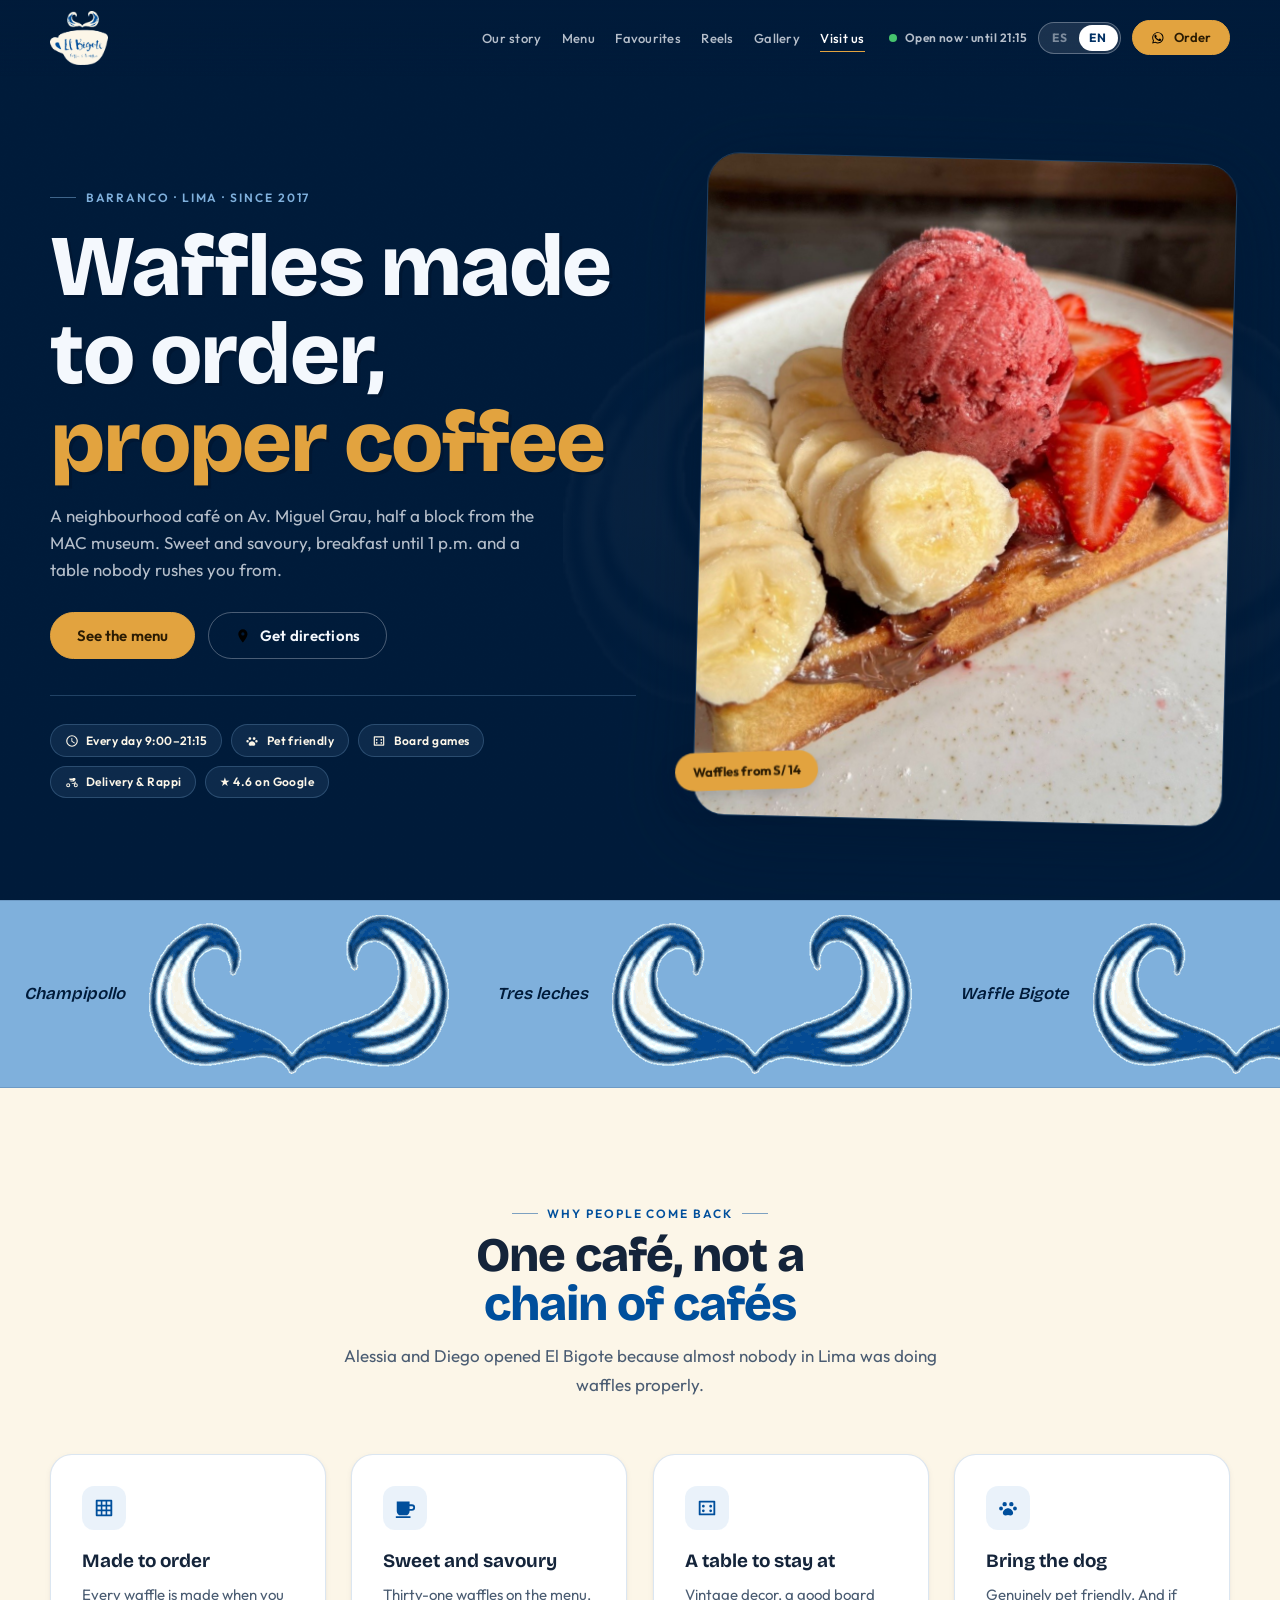
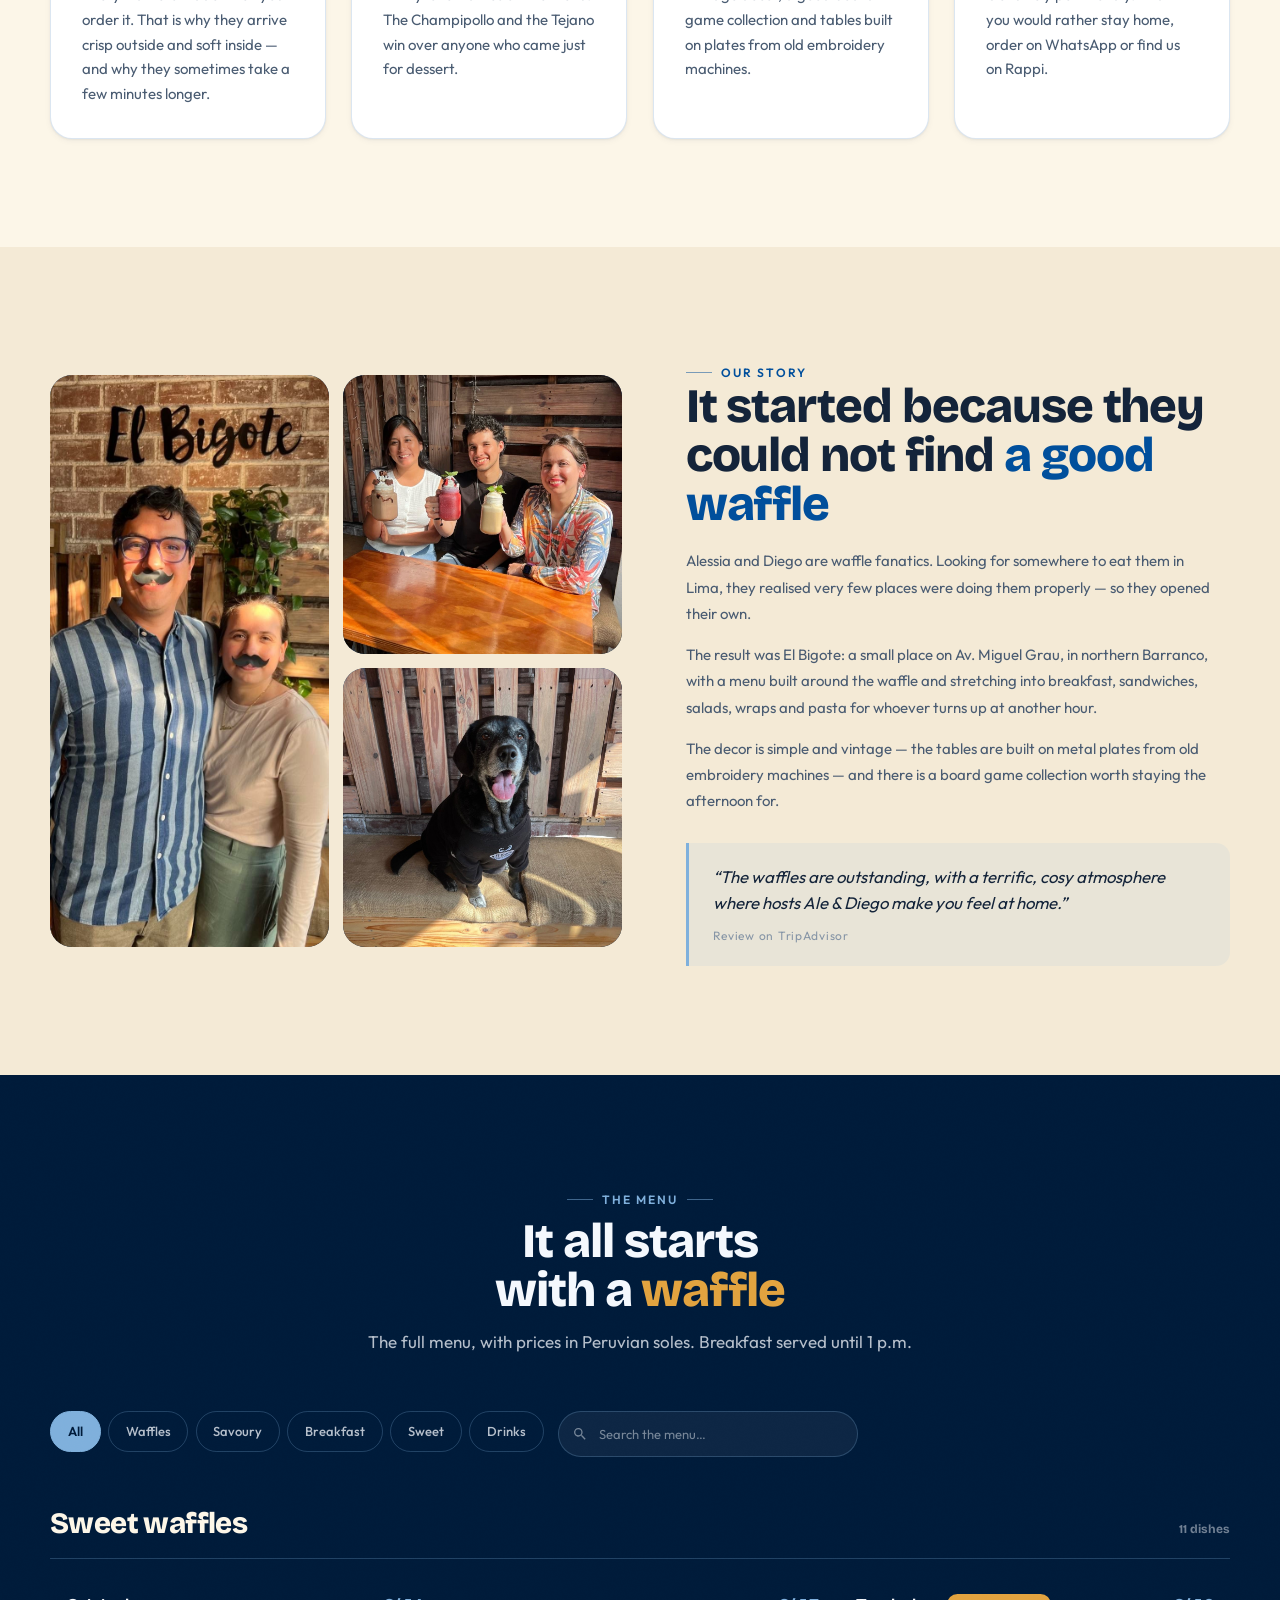
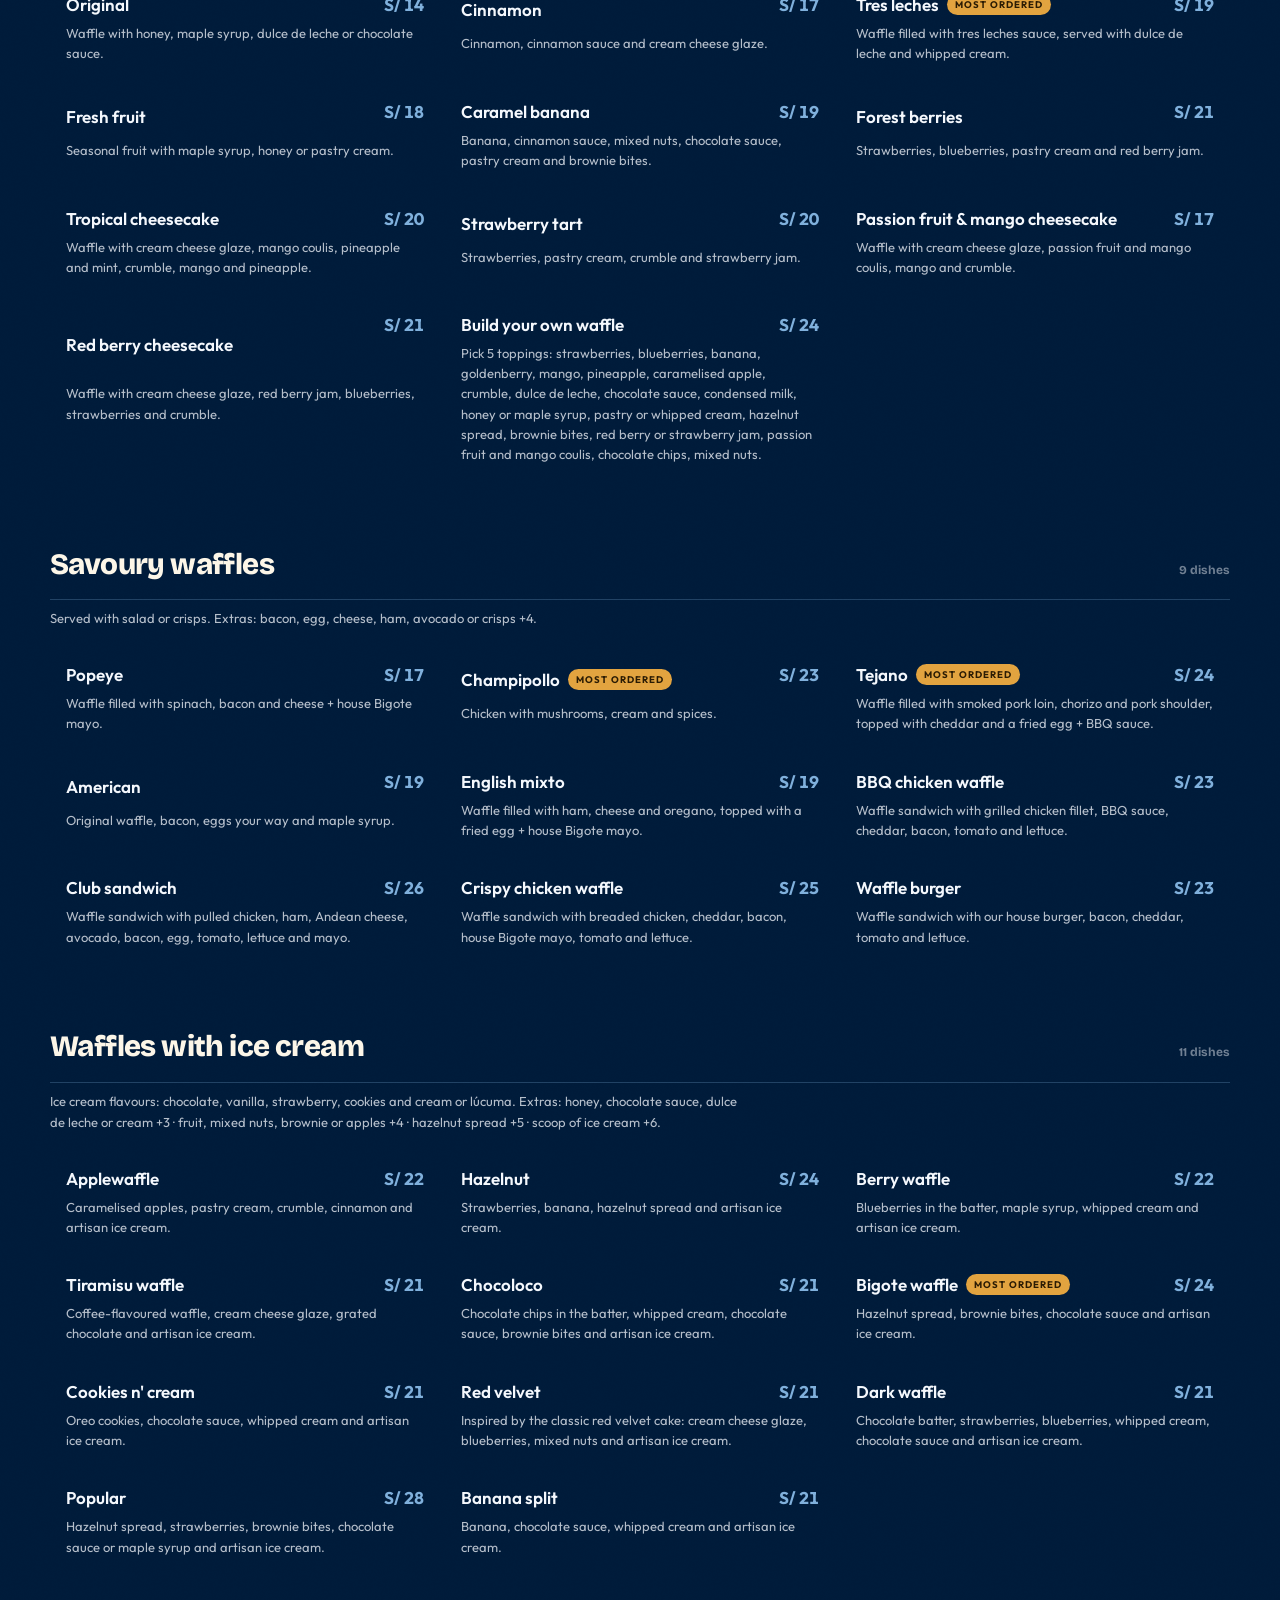
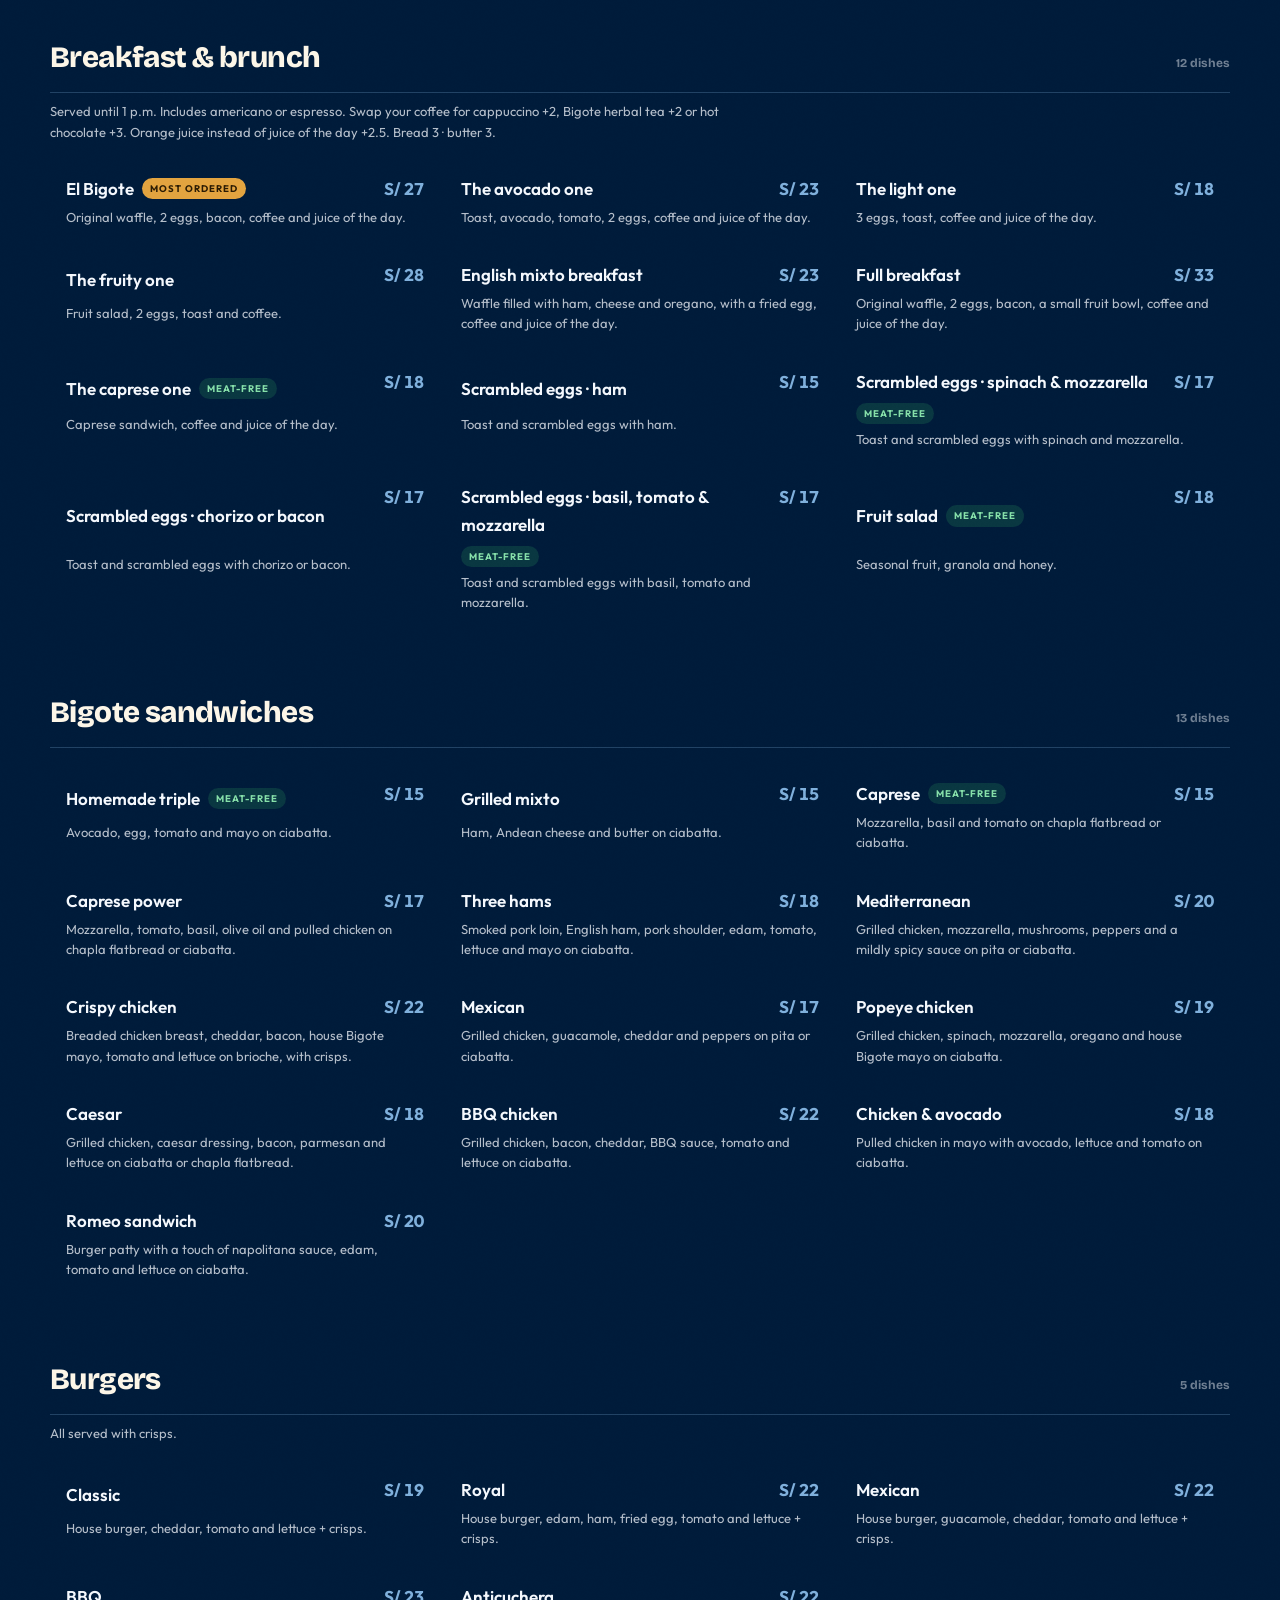
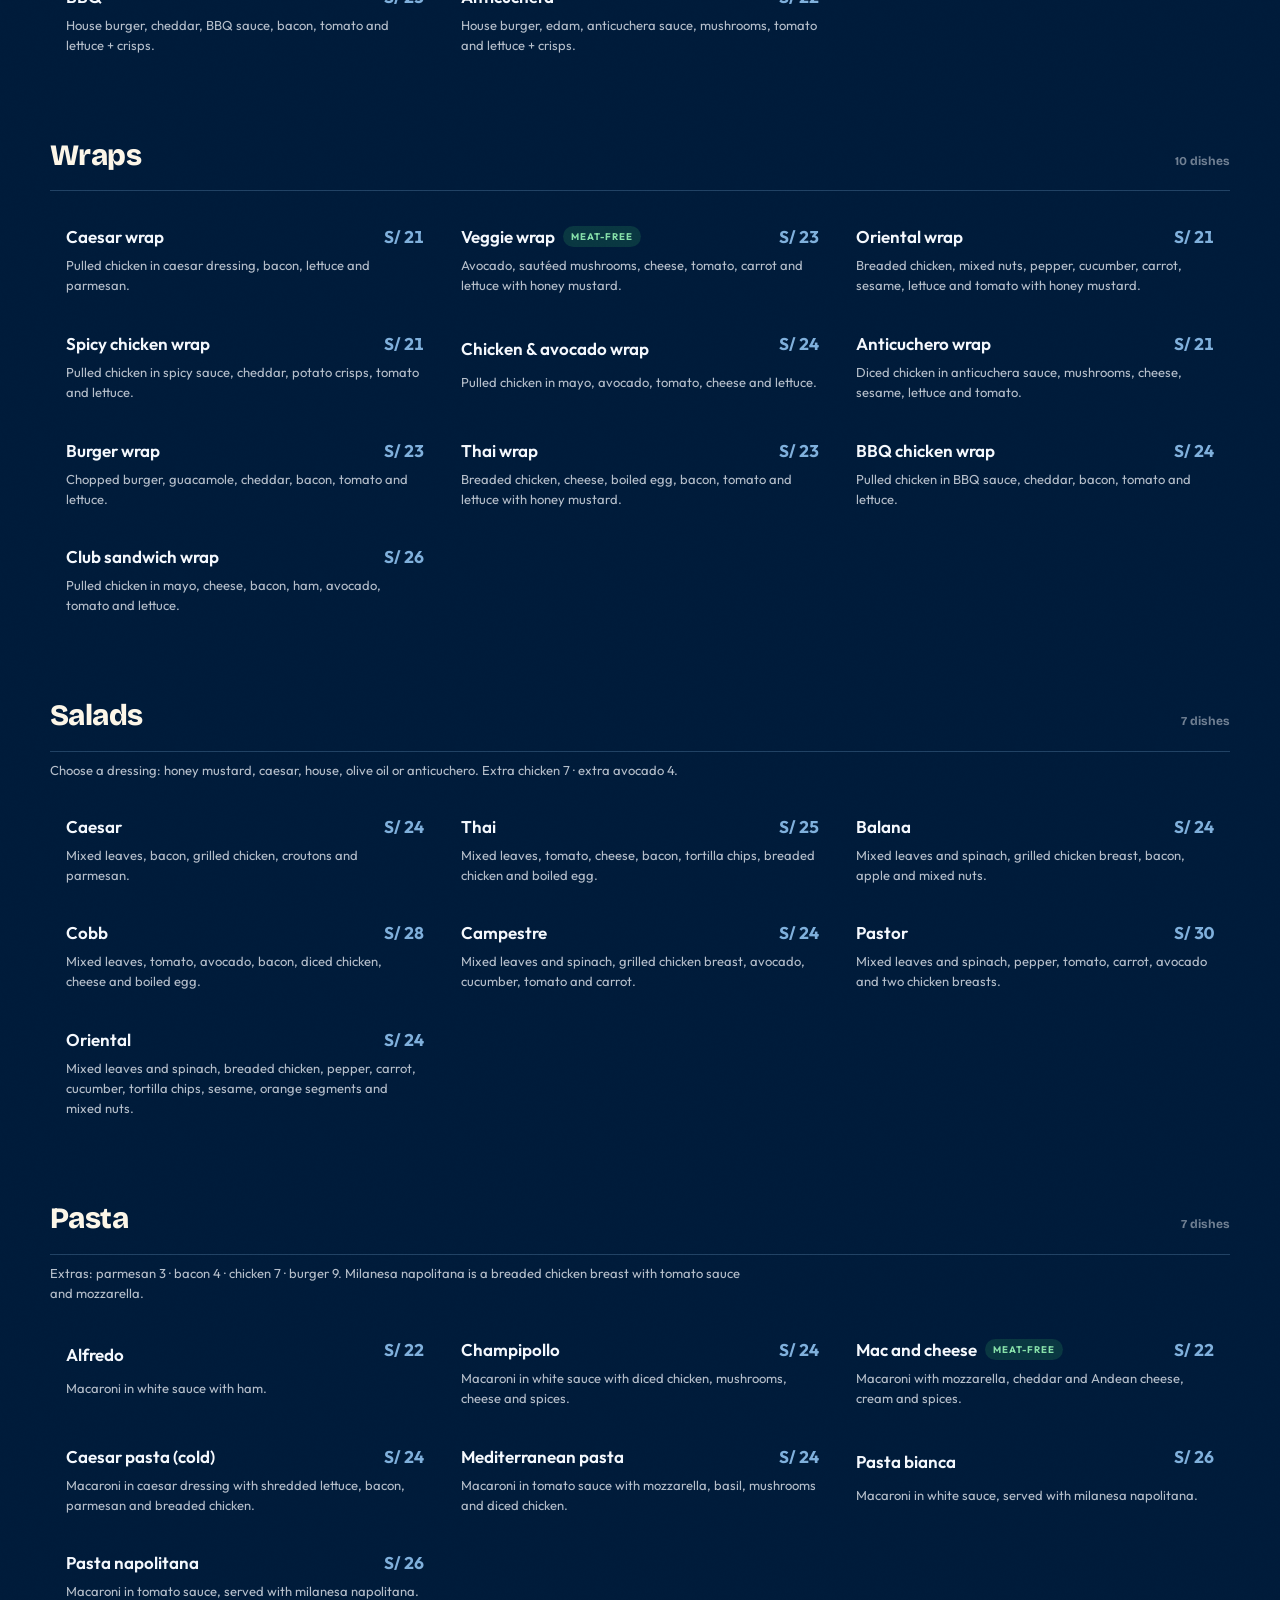
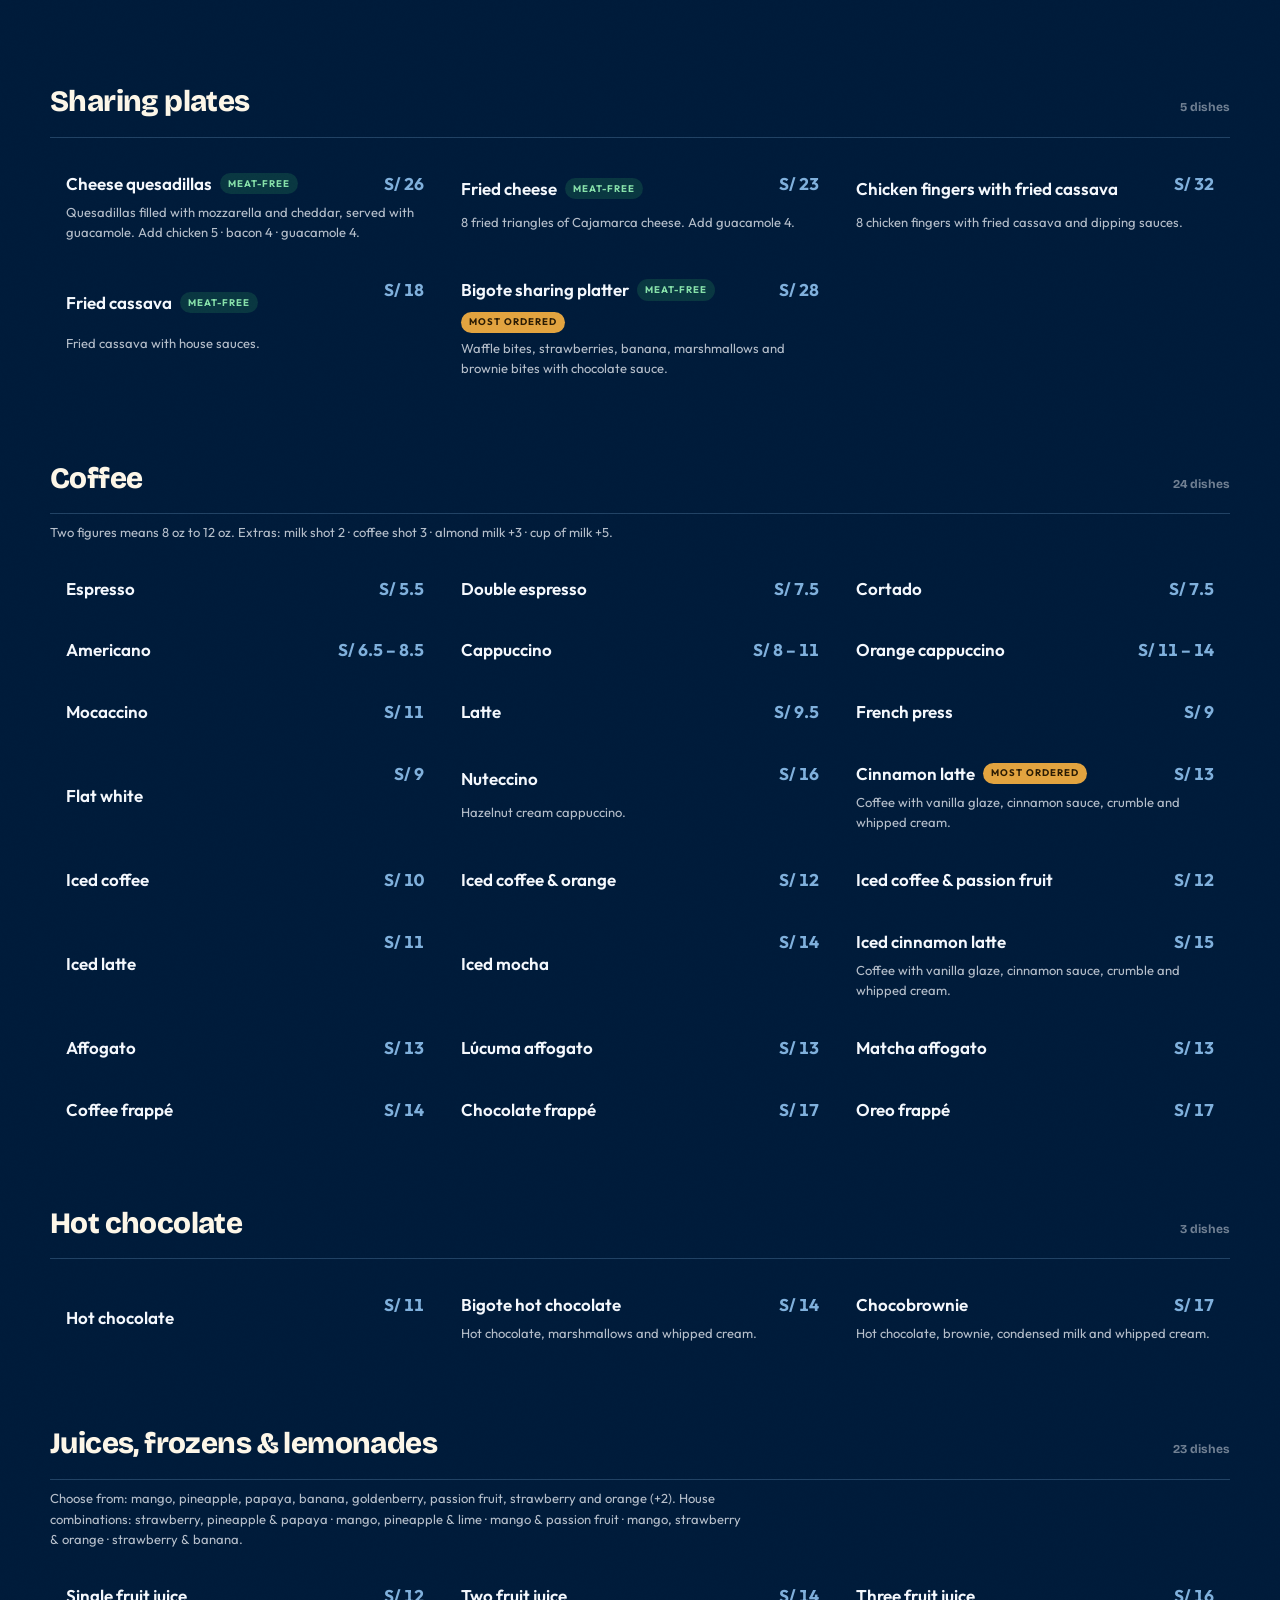
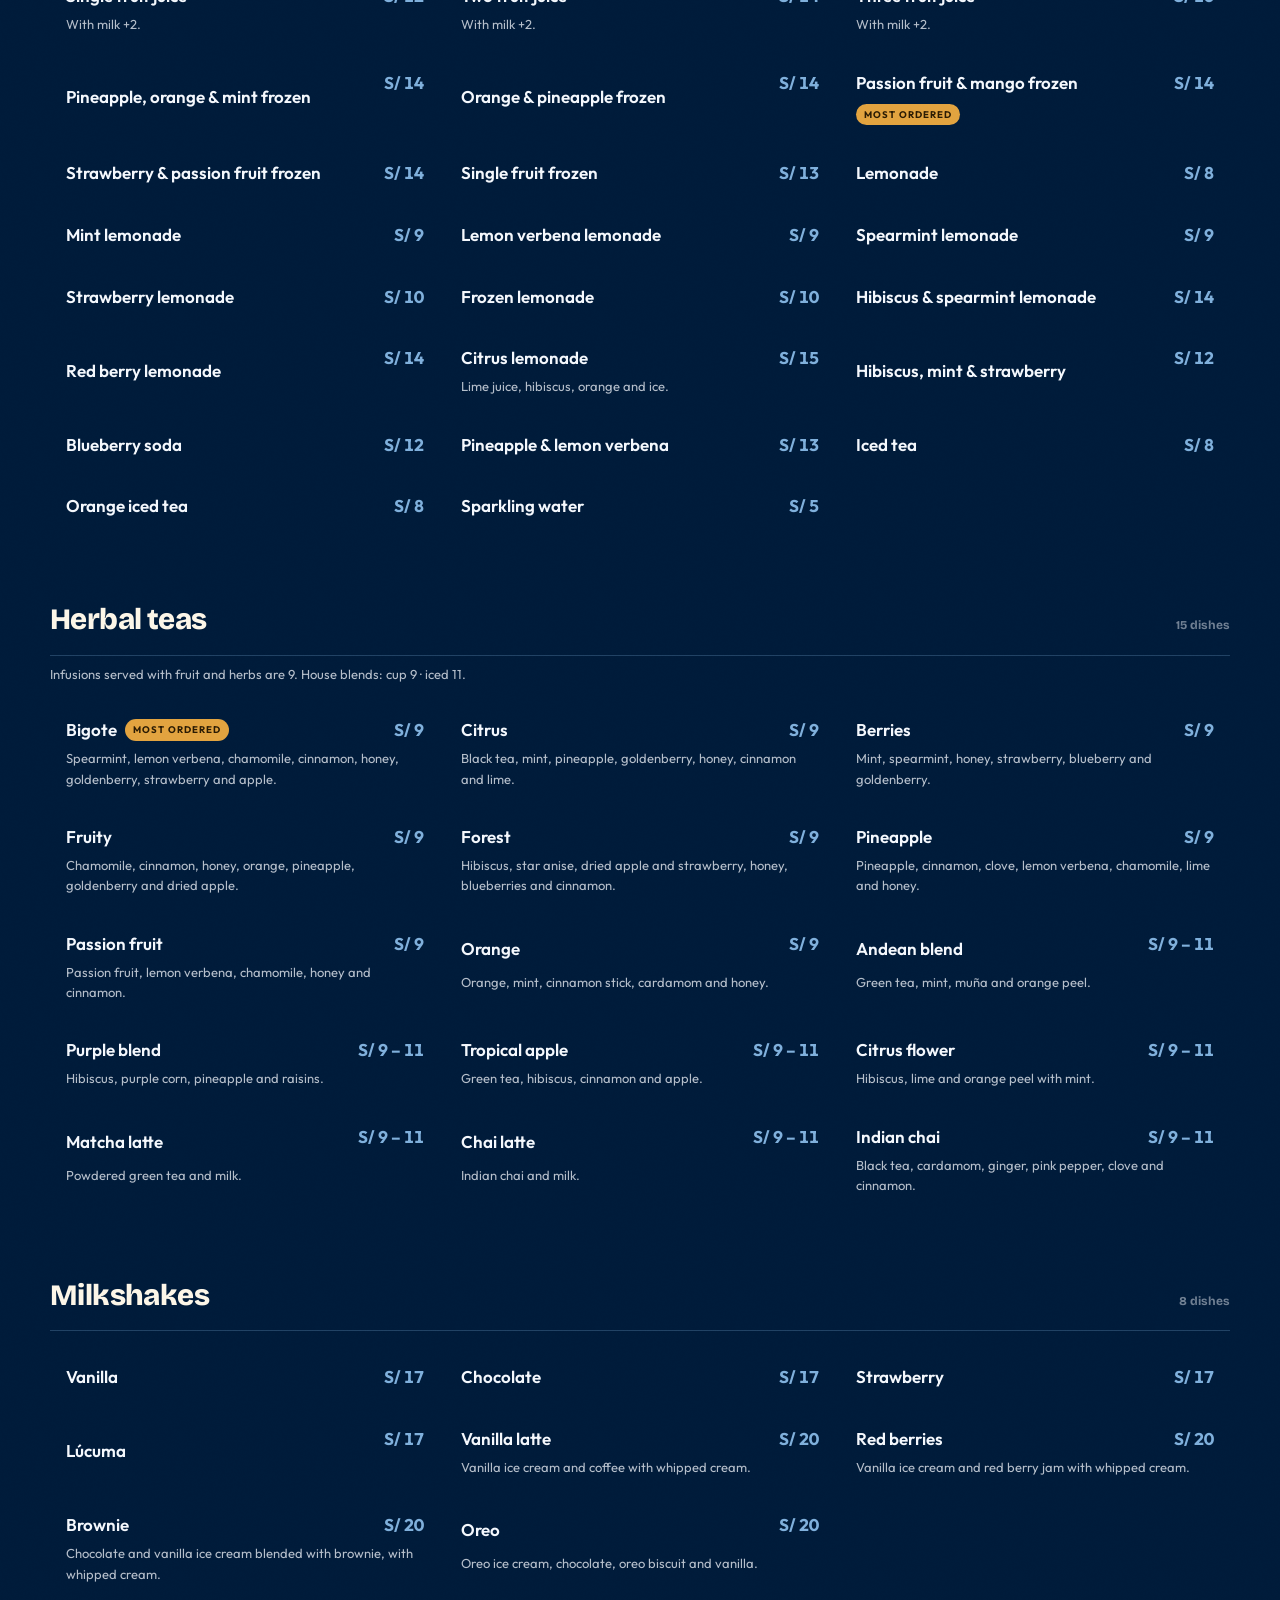
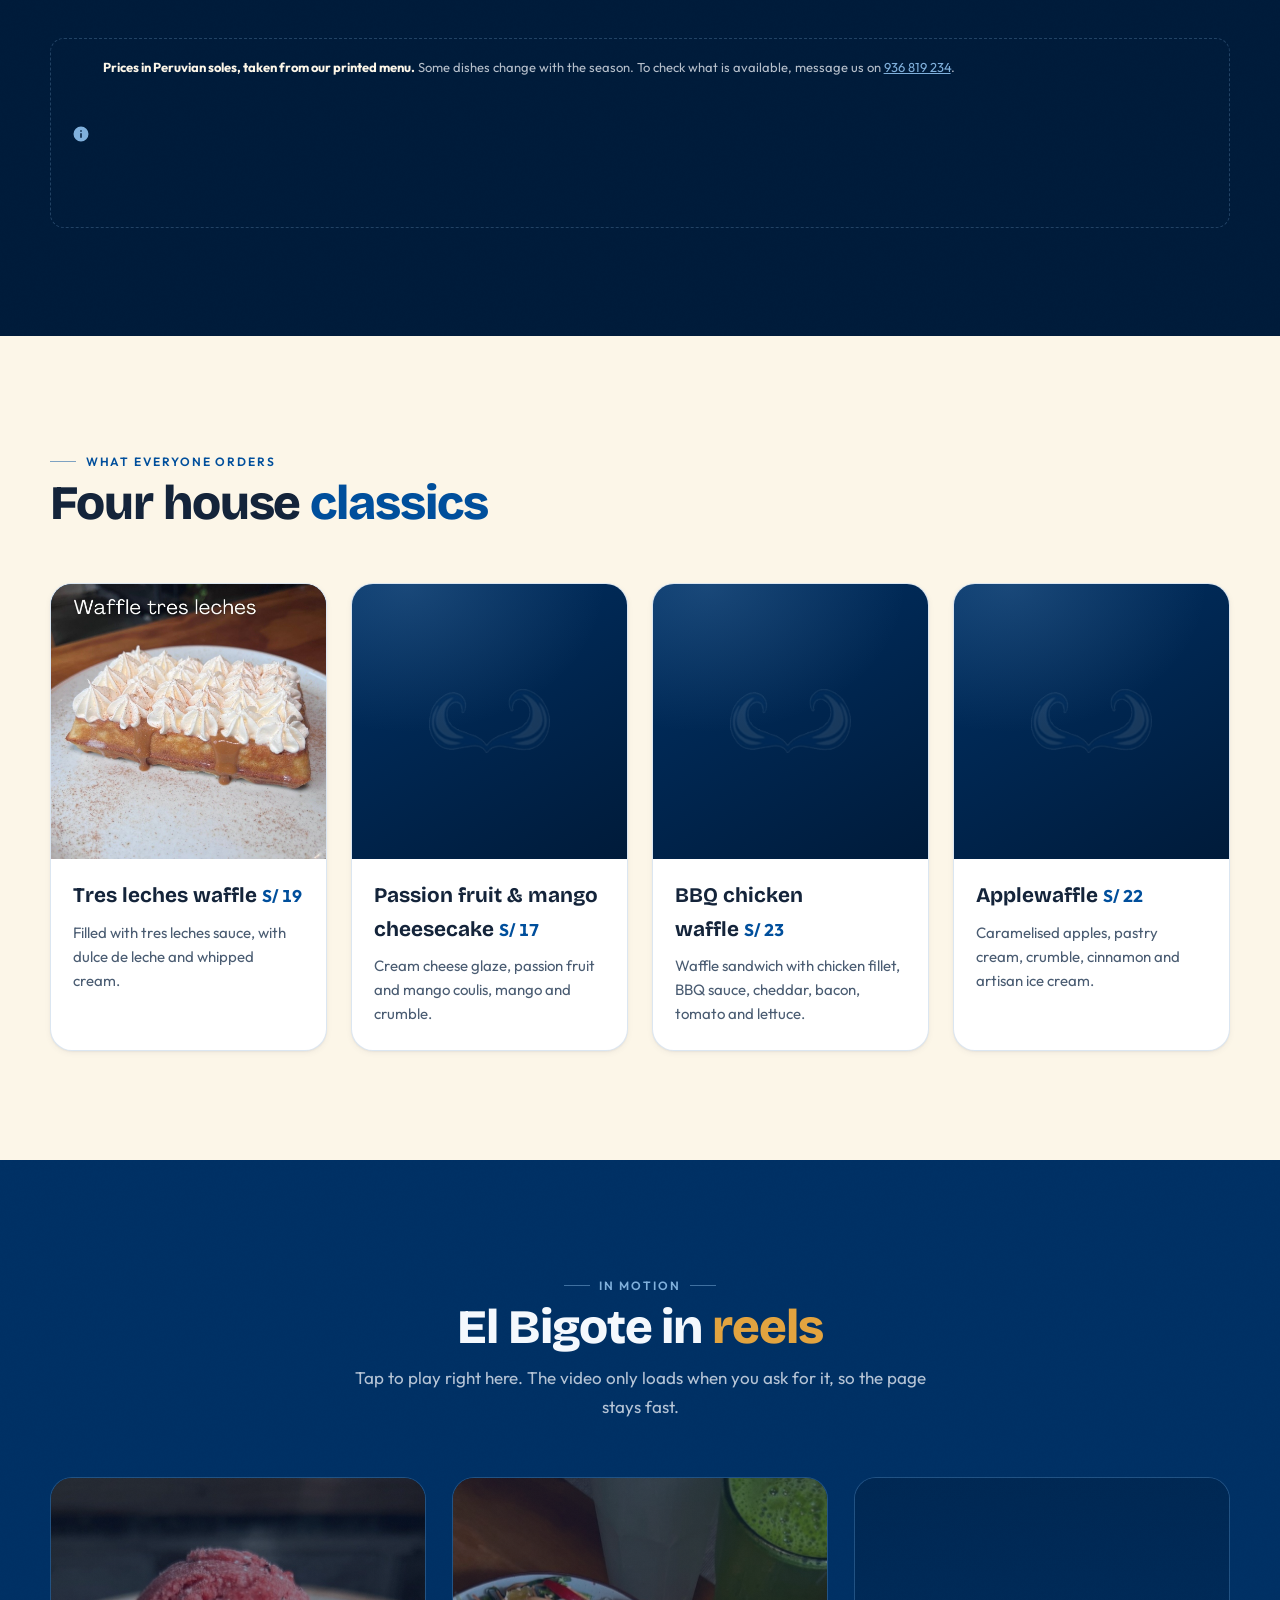
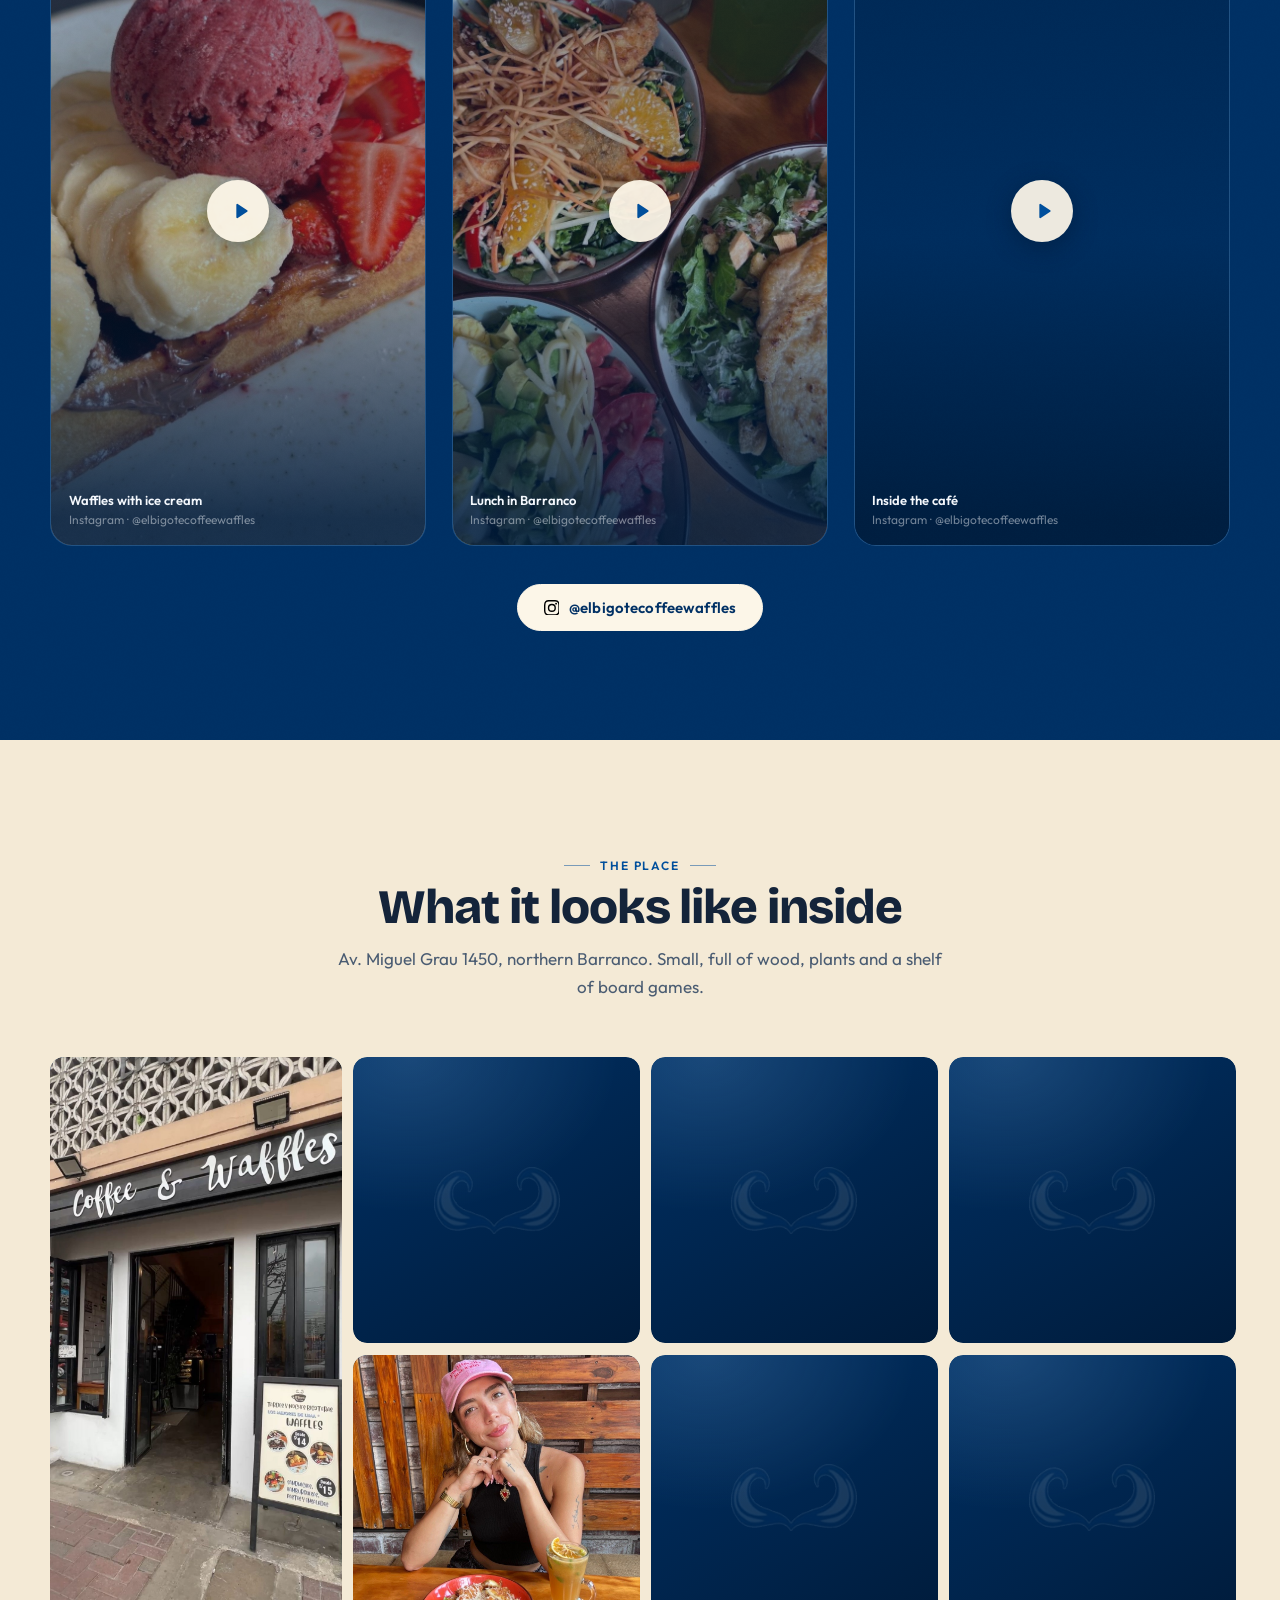
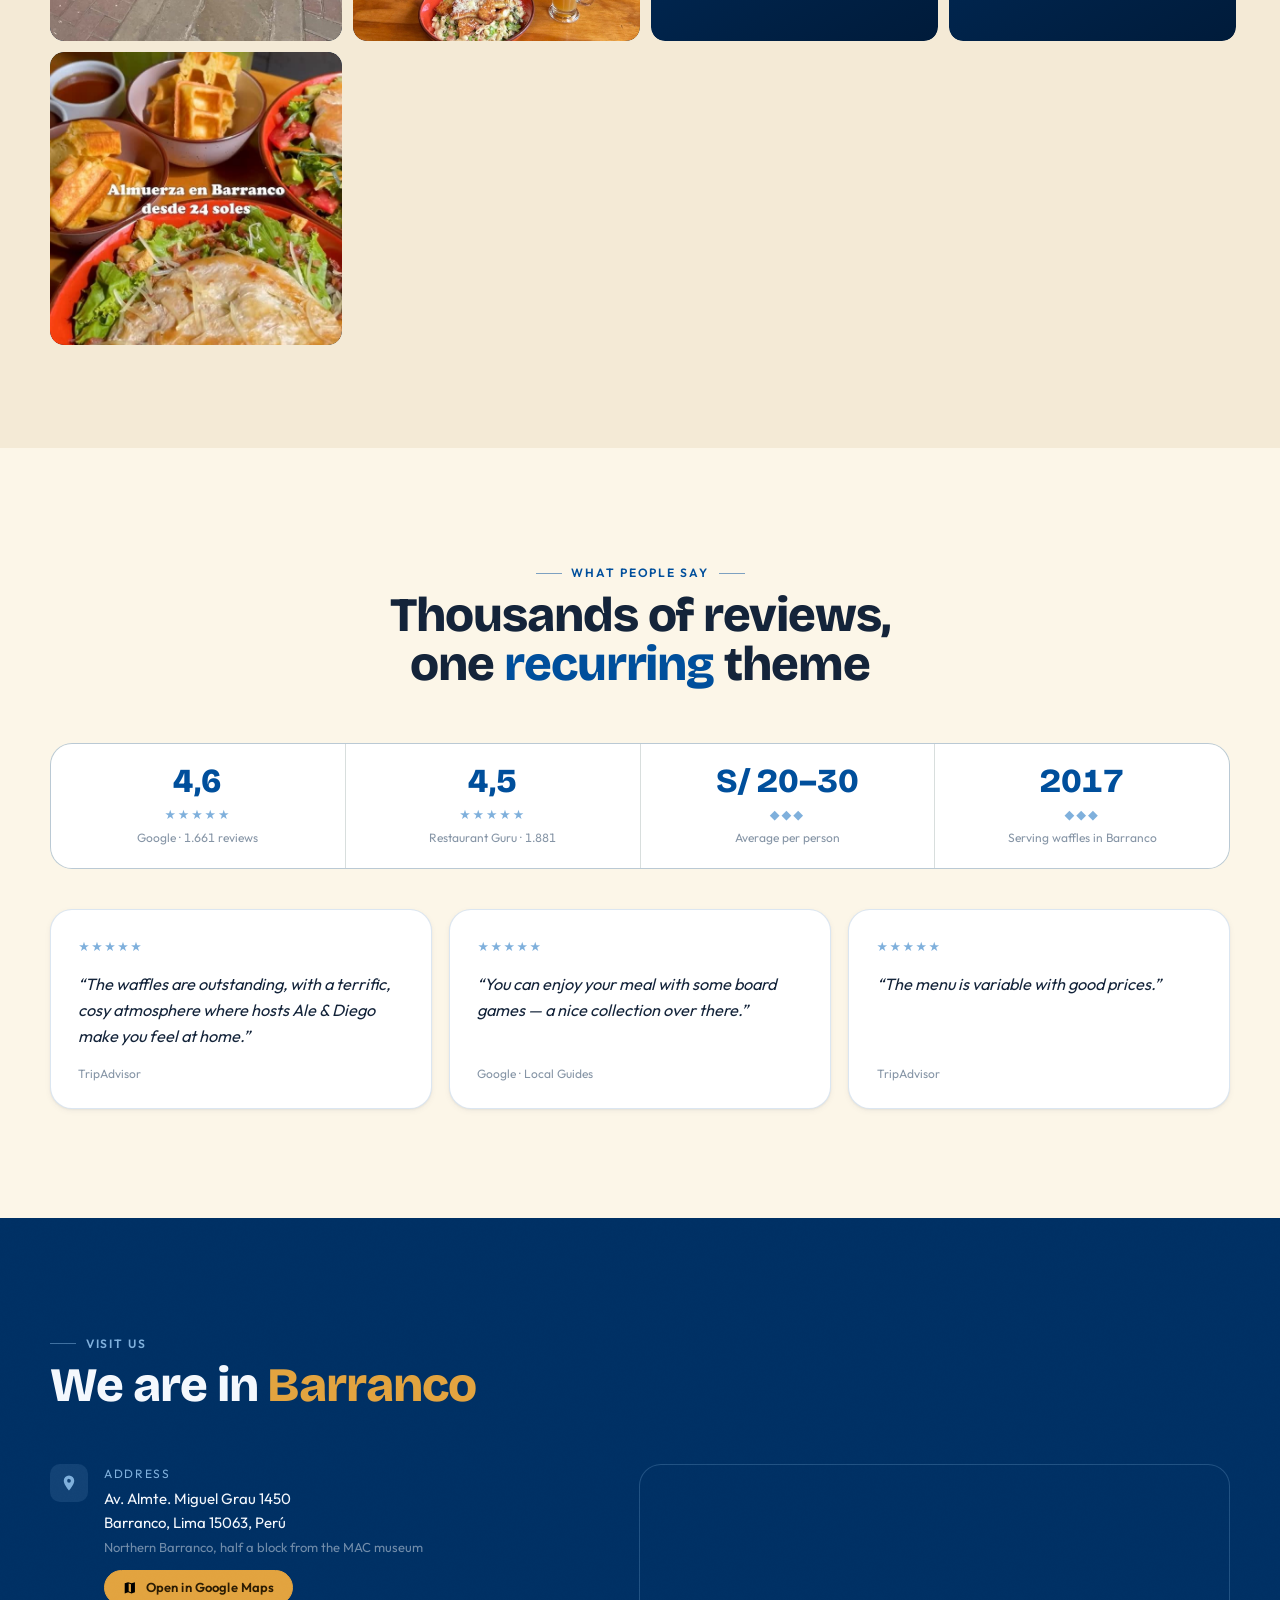
==== commit ce04a18f: "Fotos reales, carta bilingüe con precios, reels y marca oficial Imágenes - 16 fotos del negocio, red" ====
--- a/index.html
+++ b/index.html
@@ -1,129 +1,128 @@
 <!DOCTYPE html>
-<html lang="es-PE">
+<html lang="es-PE" data-lang="es">
 <head>
 <meta charset="utf-8">
 <meta name="viewport" content="width=device-width, initial-scale=1, viewport-fit=cover">
-<meta name="theme-color" content="#17100C">
-
-<title>El Bigote Coffee &amp; Waffles · Cafetería de waffles en Barranco, Lima</title>
-<meta name="description" content="Waffles dulces y salados, café de especialidad y desayunos en Barranco. Av. Miguel Grau 1450, frente al MAC. Abierto todos los días de 9:00 a 21:15. Delivery por WhatsApp y Rappi.">
+<meta name="theme-color" content="#FCF6E8">
+
+<title>El Bigote Coffee &amp; Waffles · Waffles, café y desayunos en Barranco, Lima</title>
+<meta name="description" content="Waffles dulces y salados, café, desayunos hasta la 1 p.m., sánguches, ensaladas y pastas en Barranco. Av. Miguel Grau 1450. Abierto todos los días de 9:00 a 21:15. Carta completa con precios.">
+
 <!-- ⚠️  Sustituye https://elbigote.pe/ por la URL real antes de publicar.
      Aparece en canonical, og:url, og:image, twitter:image, sitemap.xml,
-     robots.txt y en los @id del bloque JSON-LD del final. Ver CONTENIDO.md. -->
+     robots.txt y en los @id de los bloques JSON-LD. Ver CONTENIDO.md. -->
 <link rel="canonical" href="https://elbigote.pe/">
 
 <meta property="og:type" content="restaurant.restaurant">
 <meta property="og:locale" content="es_PE">
+<meta property="og:locale:alternate" content="en_US">
 <meta property="og:site_name" content="El Bigote Coffee &amp; Waffles">
 <meta property="og:title" content="El Bigote Coffee &amp; Waffles · Waffles y café en Barranco">
-<meta property="og:description" content="Waffles dulces y salados, café de especialidad y desayunos en el corazón de Barranco. Pet friendly, board games y mesas para quedarse.">
+<meta property="og:description" content="Waffles dulces y salados, café y desayunos en el corazón de Barranco. Pet friendly, juegos de mesa y mesas para quedarse.">
 <meta property="og:url" content="https://elbigote.pe/">
-<meta property="og:image" content="https://elbigote.pe/assets/brand/og.png">
+<meta property="og:image" content="https://elbigote.pe/assets/brand/og.jpg">
 <meta property="og:image:width" content="1200">
 <meta property="og:image:height" content="630">
 <meta property="og:image:alt" content="El Bigote Coffee & Waffles — Barranco, Lima">
 <meta name="twitter:card" content="summary_large_image">
 <meta name="twitter:title" content="El Bigote Coffee &amp; Waffles · Barranco">
-<meta name="twitter:description" content="Waffles dulces y salados, café de especialidad y desayunos en Barranco, Lima.">
-<meta name="twitter:image" content="https://elbigote.pe/assets/brand/og.png">
-
-<link rel="icon" href="assets/brand/favicon.svg" type="image/svg+xml">
+<meta name="twitter:description" content="Waffles dulces y salados, café y desayunos en Barranco, Lima.">
+<meta name="twitter:image" content="https://elbigote.pe/assets/brand/og.jpg">
+
+<link rel="icon" href="assets/brand/favicon-32.png" sizes="32x32">
 <link rel="apple-touch-icon" href="assets/brand/apple-touch-icon.png">
 <link rel="manifest" href="site.webmanifest">
 
 <link rel="preconnect" href="https://fonts.googleapis.com">
 <link rel="preconnect" href="https://fonts.gstatic.com" crossorigin>
-<link rel="stylesheet" href="https://fonts.googleapis.com/css2?family=Fraunces:ital,opsz,wght@0,9..144,400..900;1,9..144,400..900&family=Outfit:wght@300..700&display=swap">
+<link rel="stylesheet" href="https://fonts.googleapis.com/css2?family=Bricolage+Grotesque:opsz,wdth,wght@12..96,75..100,400..800&family=Outfit:wght@300..700&display=swap">
 <link rel="stylesheet" href="css/styles.css">
+<link rel="preload" as="image" href="assets/fotos/portada.jpg" fetchpriority="high">
 </head>
 
 <body>
-<a class="skip-link" href="#main">Saltar al contenido</a>
-
-<!-- Definiciones SVG reutilizadas en toda la página -->
-<svg width="0" height="0" style="position:absolute" aria-hidden="true" focusable="false">
-  <defs>
-    <symbol id="i-bigote" viewBox="0 0 240 64">
-      <path d="M120 26C138 14 162 8 186 12c24 4 42 20 38 36-2 8-10 10-14 4-6-10-22-20-42-21-22-1-38 9-48 19-10-10-26-20-48-19-20 1-36 11-42 21-4 6-12 4-14-4-4-16 14-32 38-36 24-4 48 2 66 14Z"/>
-    </symbol>
-    <symbol id="i-ornamento" viewBox="0 0 240 66">
-      <path d="M120 24C134 12 156 6 178 8c26 2 44 16 46 32 1 12-7 20-18 18-11-2-16-12-10-18 4-4 10-2 12 2 2-14-14-22-32-21-22 1-42 12-52 26-2 3-6 3-8 0-10-14-30-25-52-26-18-1-34 7-32 21 2-4 8-6 12-2 6 6 1 16-10 18-11 2-19-6-18-18 2-16 20-30 46-32 22-2 44 4 58 16Z"/>
-    </symbol>
-    <symbol id="i-wa" viewBox="0 0 24 24"><path d="M17.47 14.38c-.3-.15-1.76-.87-2.03-.97-.27-.1-.47-.15-.67.15-.2.3-.77.97-.94 1.17-.17.2-.35.22-.65.07-.3-.15-1.26-.46-2.4-1.48-.89-.79-1.49-1.77-1.66-2.07-.17-.3-.02-.46.13-.61.13-.13.3-.35.45-.52.15-.17.2-.3.3-.5.1-.2.05-.37-.02-.52-.08-.15-.67-1.61-.92-2.21-.24-.58-.49-.5-.67-.51h-.57c-.2 0-.52.07-.79.37-.27.3-1.04 1.02-1.04 2.48s1.06 2.88 1.21 3.08c.15.2 2.1 3.2 5.08 4.49.71.31 1.26.49 1.69.63.71.22 1.36.19 1.87.12.57-.09 1.76-.72 2-1.41.25-.7.25-1.29.17-1.41-.07-.13-.27-.2-.57-.35Z"/><path d="M12.04 2C6.58 2 2.13 6.45 2.13 11.91c0 1.75.46 3.46 1.32 4.96L2 22l5.25-1.38a9.86 9.86 0 0 0 4.79 1.22h.01c5.46 0 9.91-4.45 9.91-9.91 0-2.65-1.03-5.14-2.9-7.01A9.82 9.82 0 0 0 12.04 2Zm0 18.15h-.01c-1.48 0-2.93-.4-4.2-1.15l-.3-.18-3.12.82.83-3.04-.2-.31a8.22 8.22 0 0 1-1.26-4.38c0-4.54 3.7-8.24 8.25-8.24 2.2 0 4.27.86 5.83 2.42a8.19 8.19 0 0 1 2.41 5.83c0 4.54-3.7 8.23-8.24 8.23Z"/></symbol>
-    <symbol id="i-ig" viewBox="0 0 24 24"><path d="M12 2.16c3.2 0 3.58.01 4.85.07 3.25.15 4.77 1.69 4.92 4.92.06 1.27.07 1.65.07 4.85s-.01 3.58-.07 4.85c-.15 3.23-1.66 4.77-4.92 4.92-1.27.06-1.64.07-4.85.07s-3.58-.01-4.85-.07c-3.26-.15-4.77-1.7-4.92-4.92C2.17 15.58 2.16 15.2 2.16 12s.01-3.58.07-4.85c.15-3.23 1.66-4.77 4.92-4.92C8.42 2.17 8.8 2.16 12 2.16ZM12 0C8.74 0 8.33.01 7.05.07 2.7.27.28 2.69.08 7.05.01 8.33 0 8.74 0 12s.01 3.67.07 4.95c.2 4.36 2.62 6.78 6.98 6.98C8.33 23.99 8.74 24 12 24s3.67-.01 4.95-.07c4.35-.2 6.78-2.62 6.98-6.98.06-1.28.07-1.69.07-4.95s-.01-3.67-.07-4.95c-.2-4.35-2.62-6.78-6.98-6.98C15.67.01 15.26 0 12 0Zm0 5.84a6.16 6.16 0 1 0 0 12.32 6.16 6.16 0 0 0 0-12.32ZM12 16a4 4 0 1 1 0-8 4 4 0 0 1 0 8Zm6.41-11.85a1.44 1.44 0 1 0 0 2.88 1.44 1.44 0 0 0 0-2.88Z"/></symbol>
-    <symbol id="i-fb" viewBox="0 0 24 24"><path d="M24 12.07C24 5.4 18.63 0 12 0S0 5.4 0 12.07C0 18.1 4.39 23.09 10.13 24v-8.44H7.08v-3.49h3.05V9.41c0-3.02 1.79-4.69 4.53-4.69 1.31 0 2.68.24 2.68.24v2.97h-1.51c-1.49 0-1.96.93-1.96 1.89v2.25h3.33l-.53 3.49h-2.8V24C19.61 23.09 24 18.1 24 12.07Z"/></symbol>
-    <symbol id="i-tt" viewBox="0 0 24 24"><path d="M19.59 6.69a4.83 4.83 0 0 1-3.77-4.25V2h-3.45v13.67a2.89 2.89 0 0 1-5.2 1.74 2.89 2.89 0 0 1 3.79-4.25V9.66a6.33 6.33 0 0 0-5.79 10.03 6.34 6.34 0 0 0 10.98-4.31V8.9a8.24 8.24 0 0 0 4.82 1.54V7a4.83 4.83 0 0 1-1.38-.31Z"/></symbol>
-    <symbol id="i-pin" viewBox="0 0 24 24"><path d="M12 2a7 7 0 0 0-7 7c0 5.25 7 13 7 13s7-7.75 7-13a7 7 0 0 0-7-7Zm0 9.5A2.5 2.5 0 1 1 12 6.5a2.5 2.5 0 0 1 0 5Z"/></symbol>
-    <symbol id="i-clock" viewBox="0 0 24 24"><path d="M12 2a10 10 0 1 0 0 20 10 10 0 0 0 0-20Zm0 18a8 8 0 1 1 0-16 8 8 0 0 1 0 16Zm.5-13H11v6l5.2 3.1.8-1.3-4.5-2.7V7Z"/></symbol>
-    <symbol id="i-phone" viewBox="0 0 24 24"><path d="M6.6 10.8a15.1 15.1 0 0 0 6.6 6.6l2.2-2.2c.3-.3.7-.4 1-.2 1.2.4 2.4.6 3.7.6.6 0 1 .4 1 1V20c0 .6-.4 1-1 1A17 17 0 0 1 3 4c0-.6.4-1 1-1h3.5c.6 0 1 .4 1 1 0 1.3.2 2.5.6 3.7.1.3 0 .7-.2 1l-2.3 2.1Z"/></symbol>
-    <symbol id="i-bike" viewBox="0 0 24 24"><path d="M5.5 14a3.5 3.5 0 1 0 0 7 3.5 3.5 0 0 0 0-7Zm0 5.3a1.8 1.8 0 1 1 0-3.6 1.8 1.8 0 0 1 0 3.6ZM18.5 14a3.5 3.5 0 1 0 0 7 3.5 3.5 0 0 0 0-7Zm0 5.3a1.8 1.8 0 1 1 0-3.6 1.8 1.8 0 0 1 0 3.6ZM15 5h2.2l1 2.3-2.6 4H9.6l-.7-1.5h4.3l.5-1H8.2L7 6h6.6l-.6-1H15Zm-3.4 8.5h4.1l1.9-3 1 2.3-1.4 2.2h-5.6v-1.5Z"/></symbol>
-    <symbol id="i-paw" viewBox="0 0 24 24"><path d="M8.35 10.2a2.4 2.4 0 1 0 0-4.8 2.4 2.4 0 0 0 0 4.8Zm7.3 0a2.4 2.4 0 1 0 0-4.8 2.4 2.4 0 0 0 0 4.8ZM4.4 14.6a2.1 2.1 0 1 0 0-4.2 2.1 2.1 0 0 0 0 4.2Zm15.2 0a2.1 2.1 0 1 0 0-4.2 2.1 2.1 0 0 0 0 4.2ZM12 12.4c-2.6 0-5.6 2.5-5.6 5.1 0 1.6 1.2 2.6 2.9 2.6 1.1 0 1.9-.5 2.7-.5s1.6.5 2.7.5c1.7 0 2.9-1 2.9-2.6 0-2.6-3-5.1-5.6-5.1Z"/></symbol>
-    <symbol id="i-wifi" viewBox="0 0 24 24"><path d="M12 19.5a1.75 1.75 0 1 0 0-3.5 1.75 1.75 0 0 0 0 3.5Zm-4.2-4.6 1.5 1.5a3.8 3.8 0 0 1 5.4 0l1.5-1.5a5.9 5.9 0 0 0-8.4 0Zm-3-3 1.5 1.5a8.1 8.1 0 0 1 11.4 0l1.5-1.5a10.2 10.2 0 0 0-14.4 0Zm-3-3 1.5 1.5a12.3 12.3 0 0 1 17.4 0l1.5-1.5a14.4 14.4 0 0 0-20.4 0Z"/></symbol>
-    <symbol id="i-dice" viewBox="0 0 24 24"><path d="M4 4h16a1 1 0 0 1 1 1v14a1 1 0 0 1-1 1H4a1 1 0 0 1-1-1V5a1 1 0 0 1 1-1Zm1 2v12h14V6H5Zm3 2.5a1.5 1.5 0 1 1 0 3 1.5 1.5 0 0 1 0-3Zm8 0a1.5 1.5 0 1 1 0 3 1.5 1.5 0 0 1 0-3Zm-8 5a1.5 1.5 0 1 1 0 3 1.5 1.5 0 0 1 0-3Zm8 0a1.5 1.5 0 1 1 0 3 1.5 1.5 0 0 1 0-3Z"/></symbol>
-    <symbol id="i-cup" viewBox="0 0 24 24"><path d="M3 5h14v3h2.5a3.5 3.5 0 0 1 0 7H17v.5A4.5 4.5 0 0 1 12.5 20h-5A4.5 4.5 0 0 1 3 15.5V5Zm14 5v3h2.5a1.5 1.5 0 0 0 0-3H17ZM2 21h16v2H2v-2Z"/></symbol>
-    <symbol id="i-waffle" viewBox="0 0 24 24"><path d="M4 3h16a1 1 0 0 1 1 1v16a1 1 0 0 1-1 1H4a1 1 0 0 1-1-1V4a1 1 0 0 1 1-1Zm1 2v3.5h3.5V5H5Zm5.25 0v3.5h3.5V5h-3.5Zm5.25 0v3.5H19V5h-3.5ZM5 10.25v3.5h3.5v-3.5H5Zm5.25 0v3.5h3.5v-3.5h-3.5Zm5.25 0v3.5H19v-3.5h-3.5ZM5 15.5V19h3.5v-3.5H5Zm5.25 0V19h3.5v-3.5h-3.5Zm5.25 0V19H19v-3.5h-3.5Z"/></symbol>
-    <symbol id="i-leaf" viewBox="0 0 24 24"><path d="M6.05 17.95c-3-3-3-7.9 0-10.9C8.6 4.5 20 3 20 3s-1.5 11.4-4.05 13.95c-2.6 2.6-6.6 3-9.9 1Zm1.4-1.4c2.3 1.4 5.2 1.1 7.1-.8C16.2 14 17.4 7.6 17.8 5.2c-2.4.4-8.8 1.6-10.55 3.35-1.9 1.9-2.2 4.8-.8 7.1L12 9.1l1.4 1.4-5.95 6.05Z"/></symbol>
-    <symbol id="i-search" viewBox="0 0 24 24"><path d="M15.5 14h-.79l-.28-.27a6.5 6.5 0 1 0-.7.7l.27.28v.79l5 4.99L20.49 19l-4.99-5Zm-6 0a4.5 4.5 0 1 1 0-9 4.5 4.5 0 0 1 0 9Z"/></symbol>
-    <symbol id="i-plus" viewBox="0 0 24 24"><path d="M11 5h2v6h6v2h-6v6h-2v-6H5v-2h6V5Z"/></symbol>
-    <symbol id="i-info" viewBox="0 0 24 24"><path d="M12 2a10 10 0 1 0 0 20 10 10 0 0 0 0-20Zm1 15h-2v-6h2v6Zm0-8h-2V7h2v2Z"/></symbol>
-    <symbol id="i-arrow" viewBox="0 0 24 24"><path d="m9 6 6 6-6 6" fill="none" stroke="currentColor" stroke-width="2" stroke-linecap="round" stroke-linejoin="round"/></symbol>
-    <symbol id="i-close" viewBox="0 0 24 24"><path d="m6 6 12 12M18 6 6 18" fill="none" stroke="currentColor" stroke-width="2" stroke-linecap="round"/></symbol>
-    <symbol id="i-map" viewBox="0 0 24 24"><path d="m15 4-6-2-6 2v18l6-2 6 2 6-2V2l-6 2Zm-1 15.6-4-1.4V4.4l4 1.4v13.8Z"/></symbol>
-  </defs>
-</svg>
+<a class="skip-link" href="#main"><span lang="es">Saltar al contenido</span><span lang="en">Skip to content</span></a>
+
+<svg width="0" height="0" style="position:absolute" aria-hidden="true" focusable="false"><defs>
+  <symbol id="i-wa" viewBox="0 0 24 24"><path d="M17.47 14.38c-.3-.15-1.76-.87-2.03-.97-.27-.1-.47-.15-.67.15-.2.3-.77.97-.94 1.17-.17.2-.35.22-.65.07-.3-.15-1.26-.46-2.4-1.48-.89-.79-1.49-1.77-1.66-2.07-.17-.3-.02-.46.13-.61.13-.13.3-.35.45-.52.15-.17.2-.3.3-.5.1-.2.05-.37-.02-.52-.08-.15-.67-1.61-.92-2.21-.24-.58-.49-.5-.67-.51h-.57c-.2 0-.52.07-.79.37-.27.3-1.04 1.02-1.04 2.48s1.06 2.88 1.21 3.08c.15.2 2.1 3.2 5.08 4.49.71.31 1.26.49 1.69.63.71.22 1.36.19 1.87.12.57-.09 1.76-.72 2-1.41.25-.7.25-1.29.17-1.41-.07-.13-.27-.2-.57-.35Z"/><path d="M12.04 2C6.58 2 2.13 6.45 2.13 11.91c0 1.75.46 3.46 1.32 4.96L2 22l5.25-1.38a9.86 9.86 0 0 0 4.79 1.22h.01c5.46 0 9.91-4.45 9.91-9.91 0-2.65-1.03-5.14-2.9-7.01A9.82 9.82 0 0 0 12.04 2Zm0 18.15h-.01c-1.48 0-2.93-.4-4.2-1.15l-.3-.18-3.12.82.83-3.04-.2-.31a8.22 8.22 0 0 1-1.26-4.38c0-4.54 3.7-8.24 8.25-8.24 2.2 0 4.27.86 5.83 2.42a8.19 8.19 0 0 1 2.41 5.83c0 4.54-3.7 8.23-8.24 8.23Z"/></symbol>
+  <symbol id="i-ig" viewBox="0 0 24 24"><path d="M12 2.16c3.2 0 3.58.01 4.85.07 3.25.15 4.77 1.69 4.92 4.92.06 1.27.07 1.65.07 4.85s-.01 3.58-.07 4.85c-.15 3.23-1.66 4.77-4.92 4.92-1.27.06-1.64.07-4.85.07s-3.58-.01-4.85-.07c-3.26-.15-4.77-1.7-4.92-4.92C2.17 15.58 2.16 15.2 2.16 12s.01-3.58.07-4.85c.15-3.23 1.66-4.77 4.92-4.92C8.42 2.17 8.8 2.16 12 2.16ZM12 0C8.74 0 8.33.01 7.05.07 2.7.27.28 2.69.08 7.05.01 8.33 0 8.74 0 12s.01 3.67.07 4.95c.2 4.36 2.62 6.78 6.98 6.98C8.33 23.99 8.74 24 12 24s3.67-.01 4.95-.07c4.35-.2 6.78-2.62 6.98-6.98.06-1.28.07-1.69.07-4.95s-.01-3.67-.07-4.95c-.2-4.35-2.62-6.78-6.98-6.98C15.67.01 15.26 0 12 0Zm0 5.84a6.16 6.16 0 1 0 0 12.32 6.16 6.16 0 0 0 0-12.32ZM12 16a4 4 0 1 1 0-8 4 4 0 0 1 0 8Zm6.41-11.85a1.44 1.44 0 1 0 0 2.88 1.44 1.44 0 0 0 0-2.88Z"/></symbol>
+  <symbol id="i-fb" viewBox="0 0 24 24"><path d="M24 12.07C24 5.4 18.63 0 12 0S0 5.4 0 12.07C0 18.1 4.39 23.09 10.13 24v-8.44H7.08v-3.49h3.05V9.41c0-3.02 1.79-4.69 4.53-4.69 1.31 0 2.68.24 2.68.24v2.97h-1.51c-1.49 0-1.96.93-1.96 1.89v2.25h3.33l-.53 3.49h-2.8V24C19.61 23.09 24 18.1 24 12.07Z"/></symbol>
+  <symbol id="i-tt" viewBox="0 0 24 24"><path d="M19.59 6.69a4.83 4.83 0 0 1-3.77-4.25V2h-3.45v13.67a2.89 2.89 0 0 1-5.2 1.74 2.89 2.89 0 0 1 3.79-4.25V9.66a6.33 6.33 0 0 0-5.79 10.03 6.34 6.34 0 0 0 10.98-4.31V8.9a8.24 8.24 0 0 0 4.82 1.54V7a4.83 4.83 0 0 1-1.38-.31Z"/></symbol>
+  <symbol id="i-pin" viewBox="0 0 24 24"><path d="M12 2a7 7 0 0 0-7 7c0 5.25 7 13 7 13s7-7.75 7-13a7 7 0 0 0-7-7Zm0 9.5A2.5 2.5 0 1 1 12 6.5a2.5 2.5 0 0 1 0 5Z"/></symbol>
+  <symbol id="i-clock" viewBox="0 0 24 24"><path d="M12 2a10 10 0 1 0 0 20 10 10 0 0 0 0-20Zm0 18a8 8 0 1 1 0-16 8 8 0 0 1 0 16Zm.5-13H11v6l5.2 3.1.8-1.3-4.5-2.7V7Z"/></symbol>
+  <symbol id="i-phone" viewBox="0 0 24 24"><path d="M6.6 10.8a15.1 15.1 0 0 0 6.6 6.6l2.2-2.2c.3-.3.7-.4 1-.2 1.2.4 2.4.6 3.7.6.6 0 1 .4 1 1V20c0 .6-.4 1-1 1A17 17 0 0 1 3 4c0-.6.4-1 1-1h3.5c.6 0 1 .4 1 1 0 1.3.2 2.5.6 3.7.1.3 0 .7-.2 1l-2.3 2.1Z"/></symbol>
+  <symbol id="i-bike" viewBox="0 0 24 24"><path d="M5.5 14a3.5 3.5 0 1 0 0 7 3.5 3.5 0 0 0 0-7Zm0 5.3a1.8 1.8 0 1 1 0-3.6 1.8 1.8 0 0 1 0 3.6ZM18.5 14a3.5 3.5 0 1 0 0 7 3.5 3.5 0 0 0 0-7Zm0 5.3a1.8 1.8 0 1 1 0-3.6 1.8 1.8 0 0 1 0 3.6ZM15 5h2.2l1 2.3-2.6 4H9.6l-.7-1.5h4.3l.5-1H8.2L7 6h6.6l-.6-1H15Zm-3.4 8.5h4.1l1.9-3 1 2.3-1.4 2.2h-5.6v-1.5Z"/></symbol>
+  <symbol id="i-paw" viewBox="0 0 24 24"><path d="M8.35 10.2a2.4 2.4 0 1 0 0-4.8 2.4 2.4 0 0 0 0 4.8Zm7.3 0a2.4 2.4 0 1 0 0-4.8 2.4 2.4 0 0 0 0 4.8ZM4.4 14.6a2.1 2.1 0 1 0 0-4.2 2.1 2.1 0 0 0 0 4.2Zm15.2 0a2.1 2.1 0 1 0 0-4.2 2.1 2.1 0 0 0 0 4.2ZM12 12.4c-2.6 0-5.6 2.5-5.6 5.1 0 1.6 1.2 2.6 2.9 2.6 1.1 0 1.9-.5 2.7-.5s1.6.5 2.7.5c1.7 0 2.9-1 2.9-2.6 0-2.6-3-5.1-5.6-5.1Z"/></symbol>
+  <symbol id="i-dice" viewBox="0 0 24 24"><path d="M4 4h16a1 1 0 0 1 1 1v14a1 1 0 0 1-1 1H4a1 1 0 0 1-1-1V5a1 1 0 0 1 1-1Zm1 2v12h14V6H5Zm3 2.5a1.5 1.5 0 1 1 0 3 1.5 1.5 0 0 1 0-3Zm8 0a1.5 1.5 0 1 1 0 3 1.5 1.5 0 0 1 0-3Zm-8 5a1.5 1.5 0 1 1 0 3 1.5 1.5 0 0 1 0-3Zm8 0a1.5 1.5 0 1 1 0 3 1.5 1.5 0 0 1 0-3Z"/></symbol>
+  <symbol id="i-cup" viewBox="0 0 24 24"><path d="M3 5h14v3h2.5a3.5 3.5 0 0 1 0 7H17v.5A4.5 4.5 0 0 1 12.5 20h-5A4.5 4.5 0 0 1 3 15.5V5Zm14 5v3h2.5a1.5 1.5 0 0 0 0-3H17ZM2 21h16v2H2v-2Z"/></symbol>
+  <symbol id="i-waffle" viewBox="0 0 24 24"><path d="M4 3h16a1 1 0 0 1 1 1v16a1 1 0 0 1-1 1H4a1 1 0 0 1-1-1V4a1 1 0 0 1 1-1Zm1 2v3.5h3.5V5H5Zm5.25 0v3.5h3.5V5h-3.5Zm5.25 0v3.5H19V5h-3.5ZM5 10.25v3.5h3.5v-3.5H5Zm5.25 0v3.5h3.5v-3.5h-3.5Zm5.25 0v3.5H19v-3.5h-3.5ZM5 15.5V19h3.5v-3.5H5Zm5.25 0V19h3.5v-3.5h-3.5Zm5.25 0V19H19v-3.5h-3.5Z"/></symbol>
+  <symbol id="i-leaf" viewBox="0 0 24 24"><path d="M6.05 17.95c-3-3-3-7.9 0-10.9C8.6 4.5 20 3 20 3s-1.5 11.4-4.05 13.95c-2.6 2.6-6.6 3-9.9 1Zm1.4-1.4c2.3 1.4 5.2 1.1 7.1-.8C16.2 14 17.4 7.6 17.8 5.2c-2.4.4-8.8 1.6-10.55 3.35-1.9 1.9-2.2 4.8-.8 7.1L12 9.1l1.4 1.4-5.95 6.05Z"/></symbol>
+  <symbol id="i-search" viewBox="0 0 24 24"><path d="M15.5 14h-.79l-.28-.27a6.5 6.5 0 1 0-.7.7l.27.28v.79l5 4.99L20.49 19l-4.99-5Zm-6 0a4.5 4.5 0 1 1 0-9 4.5 4.5 0 0 1 0 9Z"/></symbol>
+  <symbol id="i-plus" viewBox="0 0 24 24"><path d="M11 5h2v6h6v2h-6v6h-2v-6H5v-2h6V5Z"/></symbol>
+  <symbol id="i-info" viewBox="0 0 24 24"><path d="M12 2a10 10 0 1 0 0 20 10 10 0 0 0 0-20Zm1 15h-2v-6h2v6Zm0-8h-2V7h2v2Z"/></symbol>
+  <symbol id="i-arrow" viewBox="0 0 24 24"><path d="m9 6 6 6-6 6" fill="none" stroke="currentColor" stroke-width="2" stroke-linecap="round" stroke-linejoin="round"/></symbol>
+  <symbol id="i-close" viewBox="0 0 24 24"><path d="m6 6 12 12M18 6 6 18" fill="none" stroke="currentColor" stroke-width="2" stroke-linecap="round"/></symbol>
+  <symbol id="i-map" viewBox="0 0 24 24"><path d="m15 4-6-2-6 2v18l6-2 6 2 6-2V2l-6 2Zm-1 15.6-4-1.4V4.4l4 1.4v13.8Z"/></symbol>
+  <symbol id="i-play" viewBox="0 0 24 24"><path d="M8 5.14v13.72a1 1 0 0 0 1.54.84l10.28-6.86a1 1 0 0 0 0-1.68L9.54 4.3A1 1 0 0 0 8 5.14Z"/></symbol>
+</defs></svg>
 
 <!-- ══════════════════ CABECERA ══════════════════ -->
 <header class="site-header" id="siteHeader" data-stuck="false">
   <div class="wrap header-inner">
-    <a class="brand" href="#top" aria-label="El Bigote Coffee and Waffles — inicio">
-      <svg class="brand__mark" viewBox="0 0 240 64" fill="currentColor" aria-hidden="true"><use href="#i-bigote"/></svg>
-      <span class="brand__text">
-        <span class="brand__name">El Bigote</span>
-        <span class="brand__tag">Coffee &amp; Waffles</span>
-      </span>
+    <a class="brand" href="#top" aria-label="El Bigote Coffee and Waffles">
+      <img class="brand__logo brand__logo--oscuro" src="assets/brand/logo-elbigote.png"
+           alt="El Bigote Coffee &amp; Waffles" width="300" height="279">
+      <img class="brand__logo brand__logo--claro" src="assets/brand/logo-elbigote-claro.png"
+           alt="" aria-hidden="true" width="300" height="279">
     </a>
 
-    <nav class="nav" aria-label="Navegación principal">
+    <nav class="nav" aria-label="Principal">
       <ul class="nav__list">
-        <li><a class="nav__link" href="#historia">Historia</a></li>
-        <li><a class="nav__link" href="#carta">Carta</a></li>
-        <li><a class="nav__link" href="#especialidades">Especialidades</a></li>
-        <li><a class="nav__link" href="#galeria">Galería</a></li>
-        <li><a class="nav__link" href="#resenas">Reseñas</a></li>
-        <li><a class="nav__link" href="#visitanos">Visítanos</a></li>
+        <li><a class="nav__link" href="#historia"><span lang="es">Historia</span><span lang="en">Our story</span></a></li>
+        <li><a class="nav__link" href="#carta"><span lang="es">Carta</span><span lang="en">Menu</span></a></li>
+        <li><a class="nav__link" href="#destacados"><span lang="es">Destacados</span><span lang="en">Favourites</span></a></li>
+        <li><a class="nav__link" href="#reels">Reels</a></li>
+        <li><a class="nav__link" href="#galeria"><span lang="es">Galería</span><span lang="en">Gallery</span></a></li>
+        <li><a class="nav__link" href="#visitanos"><span lang="es">Visítanos</span><span lang="en">Visit us</span></a></li>
       </ul>
     </nav>
 
     <div class="header-actions">
       <p class="status header-status" data-status aria-live="polite">
-        <span class="status__dot"></span><span data-status-text>Consultando horario…</span>
+        <span class="status__dot"></span><span data-status-text></span>
       </p>
+      <div class="lang" role="group" aria-label="Idioma / Language">
+        <button class="lang__btn" type="button" data-set-lang="es" aria-pressed="true">ES</button>
+        <button class="lang__btn" type="button" data-set-lang="en" aria-pressed="false">EN</button>
+      </div>
       <a class="btn btn--gold btn--sm" href="https://wa.me/51936819234" target="_blank" rel="noopener">
-        <svg aria-hidden="true"><use href="#i-wa"/></svg> Pedir
+        <svg aria-hidden="true"><use href="#i-wa"/></svg><span lang="es">Pedir</span><span lang="en">Order</span>
       </a>
-      <button class="burger" id="burger" aria-expanded="false" aria-controls="drawer" aria-label="Abrir menú de navegación">
-        <span></span>
-      </button>
+      <button class="burger" id="burger" aria-expanded="false" aria-controls="drawer" aria-label="Abrir menú"><span></span></button>
     </div>
   </div>
 </header>
 
-<div class="drawer" id="drawer" data-open="false">
+<div class="drawer on-dark" id="drawer" data-open="false">
   <ul class="drawer__list">
-    <li><a class="drawer__link" href="#historia"><span>01</span> Historia</a></li>
-    <li><a class="drawer__link" href="#carta"><span>02</span> Carta</a></li>
-    <li><a class="drawer__link" href="#especialidades"><span>03</span> Especialidades</a></li>
-    <li><a class="drawer__link" href="#galeria"><span>04</span> Galería</a></li>
-    <li><a class="drawer__link" href="#resenas"><span>05</span> Reseñas</a></li>
-    <li><a class="drawer__link" href="#visitanos"><span>06</span> Visítanos</a></li>
+    <li><a class="drawer__link" href="#historia"><span>01</span> <span lang="es">Historia</span><span lang="en">Our story</span></a></li>
+    <li><a class="drawer__link" href="#carta"><span>02</span> <span lang="es">Carta</span><span lang="en">Menu</span></a></li>
+    <li><a class="drawer__link" href="#destacados"><span>03</span> <span lang="es">Destacados</span><span lang="en">Favourites</span></a></li>
+    <li><a class="drawer__link" href="#reels"><span>04</span> Reels</a></li>
+    <li><a class="drawer__link" href="#galeria"><span>05</span> <span lang="es">Galería</span><span lang="en">Gallery</span></a></li>
+    <li><a class="drawer__link" href="#visitanos"><span>06</span> <span lang="es">Visítanos</span><span lang="en">Visit us</span></a></li>
   </ul>
   <div class="drawer__foot">
-    <p class="status" data-status><span class="status__dot"></span><span data-status-text>Consultando horario…</span></p>
-    <a class="btn btn--wa btn--block" href="https://wa.me/51936819234" target="_blank" rel="noopener">
-      <svg aria-hidden="true"><use href="#i-wa"/></svg> Pedir por WhatsApp
+    <div class="lang" role="group" aria-label="Idioma / Language">
+      <button class="lang__btn" type="button" data-set-lang="es" aria-pressed="true">ESPAÑOL</button>
+      <button class="lang__btn" type="button" data-set-lang="en" aria-pressed="false">ENGLISH</button>
+    </div>
+    <p class="status" data-status><span class="status__dot"></span><span data-status-text></span></p>
+    <a class="btn btn--gold btn--block" href="https://wa.me/51936819234" target="_blank" rel="noopener">
+      <svg aria-hidden="true"><use href="#i-wa"/></svg><span lang="es">Pedir por WhatsApp</span><span lang="en">Order on WhatsApp</span>
     </a>
     <a class="btn btn--ghost btn--block" href="https://maps.google.com/?q=El+Bigote+Coffee+%26+Waffles,+Av.+Almte.+Miguel+Grau+1450,+Barranco,+Lima" target="_blank" rel="noopener">
-      <svg aria-hidden="true"><use href="#i-map"/></svg> Cómo llegar
+      <svg aria-hidden="true"><use href="#i-map"/></svg><span lang="es">Cómo llegar</span><span lang="en">Get directions</span>
     </a>
   </div>
 </div>
@@ -132,61 +131,74 @@
 <span id="top"></span>
 
 <!-- ══════════════════ PORTADA ══════════════════ -->
-<section class="hero grain on-dark" aria-labelledby="hero-title">
-  <div class="hero__media">
-    <img data-photo src="assets/fotos/portada.jpg" alt="" fetchpriority="high" decoding="async">
+<section class="hero section--dark grain on-dark" aria-labelledby="hero-title">
+  <img class="hero__watermark" src="assets/brand/bigote.png" alt="" aria-hidden="true">
+  <div class="hero__scrim"></div>
+
+  <div class="wrap hero__inner">
+    <div class="hero__grid">
+      <div>
+        <p class="kicker"><span lang="es">Barranco · Lima · desde 2017</span><span lang="en">Barranco · Lima · since 2017</span></p>
+        <h1 class="display display--poster hero__title" id="hero-title">
+          <span lang="es">Waffles hechos<br>al momento,<br><em>café de verdad</em></span>
+          <span lang="en">Waffles made<br>to order,<br><em>proper coffee</em></span>
+        </h1>
+        <p class="hero__lede">
+          <span lang="es">Una cafetería de barrio en Av. Miguel Grau, a media cuadra del MAC.
+            Dulces y salados, desayunos hasta la 1 p.m. y una mesa donde nadie te apura.</span>
+          <span lang="en">A neighbourhood café on Av. Miguel Grau, half a block from the MAC museum.
+            Sweet and savoury, breakfast until 1 p.m. and a table nobody rushes you from.</span>
+        </p>
+        <div class="hero__cta">
+          <a class="btn btn--gold" href="#carta"><span lang="es">Ver la carta</span><span lang="en">See the menu</span></a>
+          <a class="btn btn--ghost" href="#visitanos">
+            <svg aria-hidden="true"><use href="#i-pin"/></svg><span lang="es">Cómo llegar</span><span lang="en">Get directions</span>
+          </a>
+        </div>
+        <ul class="hero__facts">
+          <li class="pill"><svg width="14" height="14" fill="currentColor" aria-hidden="true"><use href="#i-clock"/></svg>
+            <span lang="es">Todos los días 9:00–21:15</span><span lang="en">Every day 9:00–21:15</span></li>
+          <li class="pill"><svg width="14" height="14" fill="currentColor" aria-hidden="true"><use href="#i-paw"/></svg> Pet friendly</li>
+          <li class="pill"><svg width="14" height="14" fill="currentColor" aria-hidden="true"><use href="#i-dice"/></svg>
+            <span lang="es">Juegos de mesa</span><span lang="en">Board games</span></li>
+          <li class="pill"><svg width="14" height="14" fill="currentColor" aria-hidden="true"><use href="#i-bike"/></svg> Delivery &amp; Rappi</li>
+          <li class="pill"><span lang="es">★ 4,6 en Google</span><span lang="en">★ 4.6 on Google</span></li>
+        </ul>
+      </div>
+
+      <figure class="hero__figura reveal">
+        <img src="assets/fotos/portada.jpg" width="1080" height="1350" fetchpriority="high"
+             alt="Waffle con helado, fresas y plátano servido en El Bigote">
+        <figcaption class="hero__sello">
+          <span lang="es">Waffles desde S/ 14</span><span lang="en">Waffles from S/ 14</span>
+        </figcaption>
+      </figure>
+    </div>
   </div>
-  <svg class="hero__watermark" viewBox="0 0 240 64" fill="currentColor" aria-hidden="true"><use href="#i-bigote"/></svg>
-  <div class="hero__scrim"></div>
-
-  <div class="wrap hero__inner">
-    <p class="kicker">Barranco · Lima · desde 2017</p>
-    <h1 class="display hero__title" id="hero-title">Waffles hechos<br>al momento,<br><em>café de verdad</em></h1>
-    <p class="hero__lede">
-      Una cafetería de barrio en Av. Miguel Grau, a media cuadra del MAC. Waffles dulces
-      y salados, desayunos todo el día y una mesa donde nadie te apura.
-    </p>
-
-    <div class="hero__cta">
-      <a class="btn btn--gold" href="#carta">Ver la carta</a>
-      <a class="btn btn--ghost" href="#visitanos">
-        <svg aria-hidden="true"><use href="#i-pin"/></svg> Cómo llegar
-      </a>
-    </div>
-
-    <ul class="hero__facts">
-      <li class="pill"><svg width="14" height="14" fill="currentColor" aria-hidden="true"><use href="#i-clock"/></svg> Todos los días 9:00–21:15</li>
-      <li class="pill"><svg width="14" height="14" fill="currentColor" aria-hidden="true"><use href="#i-paw"/></svg> Pet friendly</li>
-      <li class="pill"><svg width="14" height="14" fill="currentColor" aria-hidden="true"><use href="#i-dice"/></svg> Board games</li>
-      <li class="pill"><svg width="14" height="14" fill="currentColor" aria-hidden="true"><use href="#i-bike"/></svg> Delivery &amp; Rappi</li>
-      <li class="pill">★ 4,6 en Google</li>
-    </ul>
-  </div>
-
 </section>
 
 <!-- ══════════════════ CINTA ══════════════════ -->
 <div class="ribbon" aria-hidden="true">
   <div class="ribbon__track">
     <div class="ribbon__group">
-      <span class="ribbon__item">Waffles dulces <svg fill="currentColor"><use href="#i-bigote"/></svg></span>
-      <span class="ribbon__item">Waffles salados <svg fill="currentColor"><use href="#i-bigote"/></svg></span>
-      <span class="ribbon__item">Champipollo <svg fill="currentColor"><use href="#i-bigote"/></svg></span>
-      <span class="ribbon__item">Café de especialidad <svg fill="currentColor"><use href="#i-bigote"/></svg></span>
-      <span class="ribbon__item">Desayunos todo el día <svg fill="currentColor"><use href="#i-bigote"/></svg></span>
-      <span class="ribbon__item">Smoothies <svg fill="currentColor"><use href="#i-bigote"/></svg></span>
-      <span class="ribbon__item">Sánguches <svg fill="currentColor"><use href="#i-bigote"/></svg></span>
-      <span class="ribbon__item">Board games <svg fill="currentColor"><use href="#i-bigote"/></svg></span>
+      <span class="ribbon__item">Champipollo <img src="assets/brand/bigote.png" alt=""></span>
+      <span class="ribbon__item">Tres leches <img src="assets/brand/bigote.png" alt=""></span>
+      <span class="ribbon__item">Waffle Bigote <img src="assets/brand/bigote.png" alt=""></span>
+      <span class="ribbon__item">Tejano <img src="assets/brand/bigote.png" alt=""></span>
+      <span class="ribbon__item">Latte encanelado <img src="assets/brand/bigote.png" alt=""></span>
+      <span class="ribbon__item">Piqueo Bigote <img src="assets/brand/bigote.png" alt=""></span>
+      <span class="ribbon__item">Applewaffle <img src="assets/brand/bigote.png" alt=""></span>
+      <span class="ribbon__item">Red velvet <img src="assets/brand/bigote.png" alt=""></span>
     </div>
     <div class="ribbon__group">
-      <span class="ribbon__item">Waffles dulces <svg fill="currentColor"><use href="#i-bigote"/></svg></span>
-      <span class="ribbon__item">Waffles salados <svg fill="currentColor"><use href="#i-bigote"/></svg></span>
-      <span class="ribbon__item">Champipollo <svg fill="currentColor"><use href="#i-bigote"/></svg></span>
-      <span class="ribbon__item">Café de especialidad <svg fill="currentColor"><use href="#i-bigote"/></svg></span>
-      <span class="ribbon__item">Desayunos todo el día <svg fill="currentColor"><use href="#i-bigote"/></svg></span>
-      <span class="ribbon__item">Smoothies <svg fill="currentColor"><use href="#i-bigote"/></svg></span>
-      <span class="ribbon__item">Sánguches <svg fill="currentColor"><use href="#i-bigote"/></svg></span>
-      <span class="ribbon__item">Board games <svg fill="currentColor"><use href="#i-bigote"/></svg></span>
+      <span class="ribbon__item">Champipollo <img src="assets/brand/bigote.png" alt=""></span>
+      <span class="ribbon__item">Tres leches <img src="assets/brand/bigote.png" alt=""></span>
+      <span class="ribbon__item">Waffle Bigote <img src="assets/brand/bigote.png" alt=""></span>
+      <span class="ribbon__item">Tejano <img src="assets/brand/bigote.png" alt=""></span>
+      <span class="ribbon__item">Latte encanelado <img src="assets/brand/bigote.png" alt=""></span>
+      <span class="ribbon__item">Piqueo Bigote <img src="assets/brand/bigote.png" alt=""></span>
+      <span class="ribbon__item">Applewaffle <img src="assets/brand/bigote.png" alt=""></span>
+      <span class="ribbon__item">Red velvet <img src="assets/brand/bigote.png" alt=""></span>
     </div>
   </div>
 </div>
@@ -195,79 +207,76 @@
 <section class="section" aria-labelledby="valores-title">
   <div class="wrap">
     <div class="section-head section-head--center reveal">
-      <p class="kicker">Por qué la gente vuelve</p>
-      <h2 class="display" id="valores-title">Una cafetería, no una<br>cadena de cafeterías</h2>
-      <p class="lede">Alessia y Diego abrieron El Bigote porque en Lima casi nadie hacía waffles bien.
-        Hoy siguen atendiendo ellos mismos la mayoría de los días.</p>
+      <p class="kicker"><span lang="es">Por qué la gente vuelve</span><span lang="en">Why people come back</span></p>
+      <h2 class="display" id="valores-title">
+        <span lang="es">Una cafetería, no una<br><em>cadena de cafeterías</em></span>
+        <span lang="en">One café, not a<br><em>chain of cafés</em></span>
+      </h2>
+      <p class="lede">
+        <span lang="es">Alessia y Diego abrieron El Bigote porque en Lima casi nadie hacía waffles bien.</span>
+        <span lang="en">Alessia and Diego opened El Bigote because almost nobody in Lima was doing waffles properly.</span>
+      </p>
     </div>
 
     <ul class="values reveal-stagger">
-      <li class="card value" style="--i:0">
+      <li class="card value">
         <div class="value__icon"><svg fill="currentColor" aria-hidden="true"><use href="#i-waffle"/></svg></div>
-        <h3>Waffles al momento</h3>
-        <p>Cada waffle se hace cuando lo pides, no antes. Por eso llegan crocantes por fuera
-          y tiernos por dentro — y por eso a veces tardan unos minutos más.</p>
-      </li>
-      <li class="card value" style="--i:1">
+        <h3><span lang="es">Waffles al momento</span><span lang="en">Made to order</span></h3>
+        <p><span lang="es">Cada waffle se hace cuando lo pides. Por eso llegan crocantes por fuera y tiernos por dentro — y por eso a veces tardan unos minutos más.</span>
+           <span lang="en">Every waffle is made when you order it. That is why they arrive crisp outside and soft inside — and why they sometimes take a few minutes longer.</span></p>
+      </li>
+      <li class="card value">
         <div class="value__icon"><svg fill="currentColor" aria-hidden="true"><use href="#i-cup"/></svg></div>
-        <h3>Dulces y salados</h3>
-        <p>La carta se reparte entre los dos mundos. El Champipollo — pollo saltado,
-          champiñones y crema sobre waffle — convence hasta a quien venía por lo dulce.</p>
-      </li>
-      <li class="card value" style="--i:2">
+        <h3><span lang="es">Dulces y salados</span><span lang="en">Sweet and savoury</span></h3>
+        <p><span lang="es">Treinta y un waffles en carta. El Champipollo y el Tejano convencen a quien venía sólo por el postre.</span>
+           <span lang="en">Thirty-one waffles on the menu. The Champipollo and the Tejano win over anyone who came just for dessert.</span></p>
+      </li>
+      <li class="card value">
         <div class="value__icon"><svg fill="currentColor" aria-hidden="true"><use href="#i-dice"/></svg></div>
-        <h3>Mesa para quedarse</h3>
-        <p>Decoración vintage, una buena colección de juegos de mesa y mesas con placas
-          de máquinas de bordar antiguas. Nadie te apura la cuenta.</p>
-      </li>
-      <li class="card value" style="--i:3">
+        <h3><span lang="es">Mesa para quedarse</span><span lang="en">A table to stay at</span></h3>
+        <p><span lang="es">Decoración vintage, una buena colección de juegos de mesa y mesas con placas de máquinas de bordar antiguas.</span>
+           <span lang="en">Vintage decor, a good board game collection and tables built on plates from old embroidery machines.</span></p>
+      </li>
+      <li class="card value">
         <div class="value__icon"><svg fill="currentColor" aria-hidden="true"><use href="#i-paw"/></svg></div>
-        <h3>Con tu perro, también</h3>
-        <p>Pet friendly de verdad. Y si prefieres quedarte en casa, pedimos por WhatsApp
-          o nos encuentras en Rappi.</p>
+        <h3><span lang="es">Con tu perro, también</span><span lang="en">Bring the dog</span></h3>
+        <p><span lang="es">Pet friendly de verdad. Y si prefieres quedarte en casa, pedimos por WhatsApp o nos encuentras en Rappi.</span>
+           <span lang="en">Genuinely pet friendly. And if you would rather stay home, order on WhatsApp or find us on Rappi.</span></p>
       </li>
     </ul>
   </div>
 </section>
 
 <!-- ══════════════════ HISTORIA ══════════════════ -->
-<section class="section section--sand" id="historia" aria-labelledby="historia-title">
+<section class="section section--hueso" id="historia" aria-labelledby="historia-title">
   <div class="wrap story">
     <div class="story__media reveal">
-      <figure class="frame">
-        <img data-photo src="assets/fotos/local-01.jpg" alt="Interior de El Bigote Coffee & Waffles en Barranco" loading="lazy" decoding="async">
-        <figcaption class="frame__note">Foto pendiente</figcaption>
-      </figure>
-      <figure class="frame">
-        <img data-photo src="assets/fotos/local-02.jpg" alt="Detalle de las mesas y la decoración vintage del local" loading="lazy" decoding="async">
-        <figcaption class="frame__note">Foto pendiente</figcaption>
-      </figure>
-      <figure class="frame">
-        <img data-photo src="assets/fotos/local-03.jpg" alt="Waffle recién servido en El Bigote" loading="lazy" decoding="async">
-        <figcaption class="frame__note">Foto pendiente</figcaption>
-      </figure>
+      <figure class="frame"><img src="assets/fotos/historia-01.jpg" width="1080" height="1350" loading="lazy" decoding="async"
+        alt="Dos clientes posando con bigotes de utilería bajo el cartel de El Bigote"></figure>
+      <figure class="frame"><img src="assets/fotos/historia-02.jpg" width="1080" height="1350" loading="lazy" decoding="async"
+        alt="Tres personas brindando con milkshakes en una mesa de madera del local"></figure>
+      <figure class="frame"><img src="assets/fotos/historia-03.jpg" width="1100" height="1375" loading="lazy" decoding="async"
+        alt="Un perro negro sentado dentro de la cafetería, que es pet friendly"></figure>
     </div>
 
     <div class="story__text reveal">
-      <p class="kicker">La historia</p>
-      <h2 class="display" id="historia-title">Empezó porque no<br>encontraban <em>un buen waffle</em></h2>
+      <p class="kicker"><span lang="es">La historia</span><span lang="en">Our story</span></p>
+      <h2 class="display" id="historia-title">
+        <span lang="es">Empezó porque no<br>encontraban <em>un buen waffle</em></span>
+        <span lang="en">It started because they<br>could not find <em>a good waffle</em></span>
+      </h2>
       <div class="prose" style="margin-top:1.2rem">
-        <p>Alessia y Diego son fanáticos de los waffles. Buscando dónde comerlos en Lima
-          se dieron cuenta de que había muy pocos sitios que los hicieran en serio, así que
-          decidieron abrir el suyo.</p>
-        <p>El resultado fue El Bigote: un local pequeño en Av. Miguel Grau, en la zona norte
-          de Barranco, con una carta que gira alrededor del waffle y se extiende a desayunos,
-          sánguches, ensaladas, wraps y pastas para quien llega a otra hora.</p>
-        <p>La decoración es sencilla y vintage — las mesas llevan en la base placas metálicas
-          de máquinas de bordar antiguas — y hay una colección de juegos de mesa para
-          quedarse la tarde. Muchas reseñas mencionan lo mismo: que Ale y Diego te atienden
-          como si estuvieras en su casa.</p>
+        <p><span lang="es">Alessia y Diego son fanáticos de los waffles. Buscando dónde comerlos en Lima se dieron cuenta de que había muy pocos sitios que los hicieran en serio, así que decidieron abrir el suyo.</span>
+           <span lang="en">Alessia and Diego are waffle fanatics. Looking for somewhere to eat them in Lima, they realised very few places were doing them properly — so they opened their own.</span></p>
+        <p><span lang="es">El resultado fue El Bigote: un local pequeño en Av. Miguel Grau, en la zona norte de Barranco, con una carta que gira alrededor del waffle y se extiende a desayunos, sánguches, ensaladas, wraps y pastas para quien llega a otra hora.</span>
+           <span lang="en">The result was El Bigote: a small place on Av. Miguel Grau, in northern Barranco, with a menu built around the waffle and stretching into breakfast, sandwiches, salads, wraps and pasta for whoever turns up at another hour.</span></p>
+        <p><span lang="es">La decoración es sencilla y vintage — las mesas llevan en la base placas metálicas de máquinas de bordar antiguas — y hay una colección de juegos de mesa para quedarse la tarde.</span>
+           <span lang="en">The decor is simple and vintage — the tables are built on metal plates from old embroidery machines — and there is a board game collection worth staying the afternoon for.</span></p>
       </div>
 
       <blockquote class="story__quote">
-        <p>“The waffles are outstanding, with a terrific, cosy atmosphere where hosts
-          Ale &amp; Diego make you feel at home.”</p>
-        <cite>Reseña en TripAdvisor</cite>
+        <p>“The waffles are outstanding, with a terrific, cosy atmosphere where hosts Ale &amp; Diego make you feel at home.”</p>
+        <cite><span lang="es">Reseña en TripAdvisor</span><span lang="en">Review on TripAdvisor</span></cite>
       </blockquote>
     </div>
   </div>
@@ -277,362 +286,1177 @@
 <section class="section section--dark grain on-dark" id="carta" aria-labelledby="carta-title">
   <div class="wrap">
     <div class="section-head section-head--center reveal">
-      <p class="kicker">La carta</p>
-      <h2 class="display display--gold" id="carta-title">Todo empieza<br>con un <em>waffle</em></h2>
-      <p class="lede">Doce secciones, de los waffles dulces al café de filtro.
-        Precio medio por persona: <strong style="color:var(--butter)">S/ 20 – 30</strong>.</p>
+      <p class="kicker"><span lang="es">La carta</span><span lang="en">The menu</span></p>
+      <h2 class="display display--gold" id="carta-title">
+        <span lang="es">Todo empieza<br>con un <em>waffle</em></span>
+        <span lang="en">It all starts<br>with a <em>waffle</em></span>
+      </h2>
+      <p class="lede">
+        <span lang="es">La carta completa, con precios en soles. Desayunos hasta la 1 p.m.</span>
+        <span lang="en">The full menu, with prices in Peruvian soles. Breakfast served until 1 p.m.</span>
+      </p>
     </div>
 
     <div class="menu-controls reveal">
-      <div class="tabs" role="tablist" aria-label="Categorías de la carta">
-        <button class="tab" role="tab" aria-selected="true" data-filter="all">Todo</button>
+      <div class="tabs" role="tablist" aria-label="Categorías">
+        <button class="tab" role="tab" aria-selected="true" data-filter="all"><span lang="es">Todo</span><span lang="en">All</span></button>
         <button class="tab" role="tab" aria-selected="false" data-filter="waffles">Waffles</button>
-        <button class="tab" role="tab" aria-selected="false" data-filter="salado">Salados</button>
-        <button class="tab" role="tab" aria-selected="false" data-filter="desayuno">Desayunos</button>
-        <button class="tab" role="tab" aria-selected="false" data-filter="bebidas">Bebidas</button>
+        <button class="tab" role="tab" aria-selected="false" data-filter="salado"><span lang="es">Salados</span><span lang="en">Savoury</span></button>
+        <button class="tab" role="tab" aria-selected="false" data-filter="desayuno"><span lang="es">Desayunos</span><span lang="en">Breakfast</span></button>
+        <button class="tab" role="tab" aria-selected="false" data-filter="dulce"><span lang="es">Dulces</span><span lang="en">Sweet</span></button>
+        <button class="tab" role="tab" aria-selected="false" data-filter="bebidas"><span lang="es">Bebidas</span><span lang="en">Drinks</span></button>
       </div>
       <div class="menu-search">
         <svg fill="currentColor" aria-hidden="true"><use href="#i-search"/></svg>
-        <input type="search" id="menuSearch" placeholder="Buscar en la carta…" aria-label="Buscar un plato en la carta" autocomplete="off">
+        <input type="search" id="menuSearch" autocomplete="off"
+               data-ph-es="Buscar en la carta…" data-ph-en="Search the menu…"
+               aria-label="Buscar un plato">
       </div>
     </div>
 
-    <p class="menu-empty" data-menu-empty hidden>No encontramos nada con ese nombre. Prueba con “waffle”, “café” o “wrap”.</p>
-
-    <div class="menu-groups" id="menuGroups">
-
-      <!-- ── Waffles dulces ── -->
-      <section class="menu-group reveal" data-cat="waffles" aria-labelledby="g-dulces">
-        <div class="menu-group__head">
-          <h3 id="g-dulces">Waffles dulces</h3>
-          <span class="menu-group__count" data-count></span>
-        </div>
-        <ul class="menu-list">
-          <li class="menu-item" data-name="waffle de chocolate">
-            <span class="menu-item__name">Waffle de chocolate</span>
-            <span class="menu-item__price" data-empty="true">—</span>
-            <span class="menu-item__desc">Uno de los clásicos de la casa, mencionado una y otra vez en las reseñas.</span>
-          </li>
-          <li class="menu-item" data-name="waffle con helado">
-            <span class="menu-item__name">Waffles con helado</span>
-            <span class="menu-item__price" data-empty="true">—</span>
-            <span class="menu-item__desc">Sección propia dentro de la carta: el waffle caliente con helado encima.</span>
-          </li>
-          <li class="menu-item" data-name="brownie">
-            <span class="menu-item__name">Brownie</span>
-            <span class="menu-item__price" data-empty="true">—</span>
-            <span class="menu-item__desc">Para quien viene solo por el café y el dulce.</span>
-          </li>
-        </ul>
-      </section>
-
-      <!-- ── Waffles salados ── -->
-      <section class="menu-group reveal" data-cat="waffles salado" aria-labelledby="g-salados">
-        <div class="menu-group__head">
-          <h3 id="g-salados">Waffles salados</h3>
-          <span class="menu-group__count" data-count></span>
-        </div>
-        <ul class="menu-list">
-          <li class="menu-item" data-name="champipollo">
-            <span class="menu-item__name">Champipollo <span class="menu-item__flag" data-flag="top">El más pedido</span></span>
-            <span class="menu-item__price" data-empty="true">—</span>
-            <span class="menu-item__desc">Waffle salado con pollo saltado, champiñones y crema de leche. El plato que convierte a los escépticos.</span>
-          </li>
-          <li class="menu-item" data-name="tejano">
-            <span class="menu-item__name">Tejano</span>
-            <span class="menu-item__price" data-empty="true">—</span>
-            <span class="menu-item__desc">La otra gran opción salada de la casa, junto al Champipollo.</span>
-          </li>
-          <li class="menu-item" data-name="waffle de huevo">
-            <span class="menu-item__name">Waffle de huevo</span>
-            <span class="menu-item__price" data-empty="true">—</span>
-            <span class="menu-item__desc">Waffle salado con huevo, habitual en los desayunos.</span>
-          </li>
-        </ul>
-      </section>
-
-      <!-- ── Desayunos ── -->
-      <section class="menu-group reveal" data-cat="desayuno" aria-labelledby="g-desayunos">
-        <div class="menu-group__head">
-          <h3 id="g-desayunos">Desayunos</h3>
-          <span class="menu-group__count" data-count></span>
-        </div>
-        <ul class="menu-list">
-          <li class="menu-item" data-name="desayuno completo">
-            <span class="menu-item__name">Desayunos</span>
-            <span class="menu-item__price" data-empty="true">—</span>
-            <span class="menu-item__desc">Sección completa en la carta, servida desde que abrimos a las 9:00.</span>
-          </li>
-        </ul>
-      </section>
-
-      <!-- ── Sánguches y hamburguesas ── -->
-      <section class="menu-group reveal" data-cat="salado" aria-labelledby="g-sanguches">
-        <div class="menu-group__head">
-          <h3 id="g-sanguches">Sánguches y hamburguesas</h3>
-          <span class="menu-group__count" data-count></span>
-        </div>
-        <ul class="menu-list">
-          <li class="menu-item" data-name="sandwich gringo">
-            <span class="menu-item__name">Sandwich Gringo</span>
-            <span class="menu-item__price" data-empty="true">—</span>
-            <span class="menu-item__desc">Uno de los sánguches con nombre propio de la carta.</span>
-          </li>
-          <li class="menu-item" data-name="hamburguesas">
-            <span class="menu-item__name">Hamburguesas</span>
-            <span class="menu-item__price" data-empty="true">—</span>
-            <span class="menu-item__desc">Comparten sección con los sánguches.</span>
-          </li>
-        </ul>
-      </section>
-
-      <!-- ── Wraps, ensaladas y pastas ── -->
-      <section class="menu-group reveal" data-cat="salado" aria-labelledby="g-platos">
-        <div class="menu-group__head">
-          <h3 id="g-platos">Wraps, ensaladas y pastas</h3>
-          <span class="menu-group__count" data-count></span>
-        </div>
-        <ul class="menu-list">
-          <li class="menu-item" data-name="wraps">
-            <span class="menu-item__name">Wraps</span>
-            <span class="menu-item__price" data-empty="true">—</span>
-            <span class="menu-item__desc">Para almorzar ligero sin salir de la carta.</span>
-          </li>
-          <li class="menu-item" data-name="ensaladas">
-            <span class="menu-item__name">Ensaladas </span>
-            <span class="menu-item__price" data-empty="true">—</span>
-            <span class="menu-item__desc">Sección propia, con alternativas sin carne.</span>
-          </li>
-          <li class="menu-item" data-name="pastas">
-            <span class="menu-item__name">Pastas</span>
-            <span class="menu-item__price" data-empty="true">—</span>
-            <span class="menu-item__desc">La opción más contundente del mediodía.</span>
-          </li>
-          <li class="menu-item" data-name="piqueos salados">
-            <span class="menu-item__name">Piqueos salados</span>
-            <span class="menu-item__price" data-empty="true">—</span>
-            <span class="menu-item__desc">Para compartir mientras llega el resto de la mesa.</span>
-          </li>
-        </ul>
-      </section>
-
-      <!-- ── Café y bebidas ── -->
-      <section class="menu-group reveal" data-cat="bebidas" aria-labelledby="g-bebidas">
-        <div class="menu-group__head">
-          <h3 id="g-bebidas">Café, bebidas e infusiones</h3>
-          <span class="menu-group__count" data-count></span>
-        </div>
-        <ul class="menu-list">
-          <li class="menu-item" data-name="cafes espresso americano latte">
-            <span class="menu-item__name">Cafés</span>
-            <span class="menu-item__price" data-empty="true">—</span>
-            <span class="menu-item__desc">La otra mitad del nombre. Sección completa de café en la carta.</span>
-          </li>
-          <li class="menu-item" data-name="smoothie maracuya mango">
-            <span class="menu-item__name">Smoothies <span class="menu-item__flag">Recomendado</span></span>
-            <span class="menu-item__price" data-empty="true">—</span>
-            <span class="menu-item__desc">El de maracuyá y mango aparece citado en las reseñas como el mejor que habían probado.</span>
-          </li>
-          <li class="menu-item" data-name="infusiones te">
-            <span class="menu-item__name">Infusiones</span>
-            <span class="menu-item__price" data-empty="true">—</span>
-            <span class="menu-item__desc">Sección propia para las tardes largas.</span>
-          </li>
-        </ul>
-      </section>
-
-    </div>
-
-    <!--
-      ────────────────────────────────────────────────────────────────────
-      PRECIOS Y PLATOS PENDIENTES
-      Los nombres de arriba son los que pudimos verificar en fuentes
-      públicas. Para completar la carta, duplica un <li class="menu-item">
-      y rellena nombre, precio y descripción. Ver CONTENIDO.md.
-      ────────────────────────────────────────────────────────────────────
-    -->
+    <p class="menu-empty" data-menu-empty hidden>
+      <span lang="es">No encontramos nada con ese nombre. Prueba con “waffle”, “pollo” o “café”.</span>
+      <span lang="en">Nothing matched. Try “waffle”, “chicken” or “coffee”.</span>
+    </p>
+
+<!-- CARTA:INICIO -->
+<div class="menu-groups" id="menuGroups">
+
+  <section class="menu-group reveal" data-cat="waffles dulce" aria-labelledby="g-waffles-dulces">
+    <div class="menu-group__head">
+      <h3 id="g-waffles-dulces"><button class="menu-group__toggle" type="button" aria-expanded="true" aria-controls="lista-waffles-dulces">
+        <span class="menu-group__title"><span lang="es">Waffles dulces</span><span lang="en">Sweet waffles</span></span>
+        <span class="menu-group__count" data-count></span>
+        <svg class="menu-group__chev" viewBox="0 0 24 24" fill="none" stroke="currentColor" stroke-width="2" stroke-linecap="round" aria-hidden="true"><path d="m6 9 6 6 6-6"/></svg>
+      </button></h3>
+    </div>
+    <ul class="menu-list" id="lista-waffles-dulces">
+      <li class="menu-item" data-buscar="original original waffle con miel de abeja o maple o manjar blanco o salsa de chocolate. waffle with honey, maple syrup, dulce de leche or chocolate sauce.">
+        <p class="menu-item__name"><span lang="es">Original</span><span lang="en">Original</span></p>
+        <p class="menu-item__price num">S/ 14</p>
+        <p class="menu-item__desc"><span lang="es">Waffle con miel de abeja o maple o manjar blanco o salsa de chocolate.</span><span lang="en">Waffle with honey, maple syrup, dulce de leche or chocolate sauce.</span></p>
+      </li>
+      <li class="menu-item" data-buscar="encanelado cinnamon canela, salsa de canela y glaseado de queso crema. cinnamon, cinnamon sauce and cream cheese glaze.">
+        <p class="menu-item__name"><span lang="es">Encanelado</span><span lang="en">Cinnamon</span></p>
+        <p class="menu-item__price num">S/ 17</p>
+        <p class="menu-item__desc"><span lang="es">Canela, salsa de canela y glaseado de queso crema.</span><span lang="en">Cinnamon, cinnamon sauce and cream cheese glaze.</span></p>
+      </li>
+      <li class="menu-item" data-buscar="tres leches tres leches waffle relleno de una deliciosa salsa tres leches. acompanado de manjar blanco y crema chantilly. waffle filled with tres leches sauce, served with dulce de leche and whipped cream.">
+        <p class="menu-item__name"><span lang="es">Tres leches</span><span lang="en">Tres leches</span><span class="menu-item__flag" data-flag="top"><span lang="es">El más pedido</span><span lang="en">Most ordered</span></span></p>
+        <p class="menu-item__price num">S/ 19</p>
+        <p class="menu-item__desc"><span lang="es">Waffle relleno de una deliciosa salsa tres leches. Acompañado de manjar blanco y crema chantilly.</span><span lang="en">Waffle filled with tres leches sauce, served with dulce de leche and whipped cream.</span></p>
+      </li>
+      <li class="menu-item" data-buscar="frutas frescas fresh fruit frutas de la estacion con miel de maple o miel de abeja o crema pastelera. seasonal fruit with maple syrup, honey or pastry cream.">
+        <p class="menu-item__name"><span lang="es">Frutas frescas</span><span lang="en">Fresh fruit</span></p>
+        <p class="menu-item__price num">S/ 18</p>
+        <p class="menu-item__desc"><span lang="es">Frutas de la estación con miel de maple o miel de abeja o crema pastelera.</span><span lang="en">Seasonal fruit with maple syrup, honey or pastry cream.</span></p>
+      </li>
+      <li class="menu-item" data-buscar="caramel banana caramel banana platano, salsa de canela, mix de nueces, salsa de chocolate, crema pastelera, brownie bites. banana, cinnamon sauce, mixed nuts, chocolate sauce, pastry cream and brownie bites.">
+        <p class="menu-item__name"><span lang="es">Caramel banana</span><span lang="en">Caramel banana</span></p>
+        <p class="menu-item__price num">S/ 19</p>
+        <p class="menu-item__desc"><span lang="es">Plátano, salsa de canela, mix de nueces, salsa de chocolate, crema pastelera, brownie bites.</span><span lang="en">Banana, cinnamon sauce, mixed nuts, chocolate sauce, pastry cream and brownie bites.</span></p>
+      </li>
+      <li class="menu-item" data-buscar="del bosque forest berries fresas, arandanos, crema pastelera y mermelada de frutos rojos. strawberries, blueberries, pastry cream and red berry jam.">
+        <p class="menu-item__name"><span lang="es">Del bosque</span><span lang="en">Forest berries</span></p>
+        <p class="menu-item__price num">S/ 21</p>
+        <p class="menu-item__desc"><span lang="es">Fresas, arándanos, crema pastelera y mermelada de frutos rojos.</span><span lang="en">Strawberries, blueberries, pastry cream and red berry jam.</span></p>
+      </li>
+      <li class="menu-item" data-buscar="cheesecake tropical tropical cheesecake waffle con glaseado de queso crema, coulis de mango, pina y menta, crumble, mango y pina. waffle with cream cheese glaze, mango coulis, pineapple and mint, crumble, mango and pineapple.">
+        <p class="menu-item__name"><span lang="es">Cheesecake tropical</span><span lang="en">Tropical cheesecake</span></p>
+        <p class="menu-item__price num">S/ 20</p>
+        <p class="menu-item__desc"><span lang="es">Waffle con glaseado de queso crema, coulis de mango, piña y menta, crumble, mango y piña.</span><span lang="en">Waffle with cream cheese glaze, mango coulis, pineapple and mint, crumble, mango and pineapple.</span></p>
+      </li>
+      <li class="menu-item" data-buscar="tartaleta de fresa strawberry tart fresas, crema pastelera, crumble y mermelada de fresa. strawberries, pastry cream, crumble and strawberry jam.">
+        <p class="menu-item__name"><span lang="es">Tartaleta de fresa</span><span lang="en">Strawberry tart</span></p>
+        <p class="menu-item__price num">S/ 20</p>
+        <p class="menu-item__desc"><span lang="es">Fresas, crema pastelera, crumble y mermelada de fresa.</span><span lang="en">Strawberries, pastry cream, crumble and strawberry jam.</span></p>
+      </li>
+      <li class="menu-item" data-buscar="cheesecake de maracumango passion fruit &amp; mango cheesecake waffle con glaseado de queso crema, coulis de maracumango, mango y crumble. waffle with cream cheese glaze, passion fruit and mango coulis, mango and crumble.">
+        <p class="menu-item__name"><span lang="es">Cheesecake de maracumango</span><span lang="en">Passion fruit &amp; mango cheesecake</span></p>
+        <p class="menu-item__price num">S/ 17</p>
+        <p class="menu-item__desc"><span lang="es">Waffle con glaseado de queso crema, coulis de maracumango, mango y crumble.</span><span lang="en">Waffle with cream cheese glaze, passion fruit and mango coulis, mango and crumble.</span></p>
+      </li>
+      <li class="menu-item" data-buscar="cheesecake de frutos rojos red berry cheesecake waffle con glaseado de queso crema, mermelada de frutos rojos, arandanos, fresas y crumble. waffle with cream cheese glaze, red berry jam, blueberries, strawberries and crumble.">
+        <p class="menu-item__name"><span lang="es">Cheesecake de frutos rojos</span><span lang="en">Red berry cheesecake</span></p>
+        <p class="menu-item__price num">S/ 21</p>
+        <p class="menu-item__desc"><span lang="es">Waffle con glaseado de queso crema, mermelada de frutos rojos, arándanos, fresas y crumble.</span><span lang="en">Waffle with cream cheese glaze, red berry jam, blueberries, strawberries and crumble.</span></p>
+      </li>
+      <li class="menu-item" data-buscar="arma tu waffle build your own waffle escoge 5 toppings: fresas, arandanos, platano, aguaymanto, mango, pina, manzana acaramelada, crumble, manjar blanco, salsa de chocolate, leche condensada, miel de abeja o de maple, crema pastelera o chantilly, crema de avellanas, brownie bites, mermelada de frutos rojos o de fresa, coulis de maracumango, chispas de chocolate, mix de nueces. pick 5 toppings: str">
+        <p class="menu-item__name"><span lang="es">Arma tu waffle</span><span lang="en">Build your own waffle</span></p>
+        <p class="menu-item__price num">S/ 24</p>
+        <p class="menu-item__desc"><span lang="es">Escoge 5 toppings: fresas, arándanos, plátano, aguaymanto, mango, piña, manzana acaramelada, crumble, manjar blanco, salsa de chocolate, leche condensada, miel de abeja o de maple, crema pastelera o chantilly, crema de avellanas, brownie bites, mermelada de frutos rojos o de fresa, coulis de maracumango, chispas de chocolate, mix de nueces.</span><span lang="en">Pick 5 toppings: strawberries, blueberries, banana, goldenberry, mango, pineapple, caramelised apple, crumble, dulce de leche, chocolate sauce, condensed milk, honey or maple syrup, pastry or whipped cream, hazelnut spread, brownie bites, red berry or strawberry jam, passion fruit and mango coulis, chocolate chips, mixed nuts.</span></p>
+      </li>
+    </ul>
+  </section>
+
+  <section class="menu-group reveal" data-cat="waffles salado" aria-labelledby="g-waffles-salados">
+    <div class="menu-group__head">
+      <h3 id="g-waffles-salados"><button class="menu-group__toggle" type="button" aria-expanded="true" aria-controls="lista-waffles-salados">
+        <span class="menu-group__title"><span lang="es">Waffles salados</span><span lang="en">Savoury waffles</span></span>
+        <span class="menu-group__count" data-count></span>
+        <svg class="menu-group__chev" viewBox="0 0 24 24" fill="none" stroke="currentColor" stroke-width="2" stroke-linecap="round" aria-hidden="true"><path d="m6 9 6 6 6-6"/></svg>
+      </button></h3>
+    </div>
+    <p class="menu-group__note"><span lang="es">Acompaña tu waffle con ensalada o papas chips. Adicionales: tocino, huevo, queso, jamón, palta o papas chips +4.</span><span lang="en">Served with salad or crisps. Extras: bacon, egg, cheese, ham, avocado or crisps +4.</span></p>
+    <ul class="menu-list" id="lista-waffles-salados">
+      <li class="menu-item" data-buscar="popeye popeye waffle relleno de espinaca, tocino y queso + mayonesa bigote. waffle filled with spinach, bacon and cheese + house bigote mayo.">
+        <p class="menu-item__name"><span lang="es">Popeye</span><span lang="en">Popeye</span></p>
+        <p class="menu-item__price num">S/ 17</p>
+        <p class="menu-item__desc"><span lang="es">Waffle relleno de espinaca, tocino y queso + mayonesa Bigote.</span><span lang="en">Waffle filled with spinach, bacon and cheese + house Bigote mayo.</span></p>
+      </li>
+      <li class="menu-item" data-buscar="champipollo champipollo champinones, crema de leche y especias. chicken with mushrooms, cream and spices.">
+        <p class="menu-item__name"><span lang="es">Champipollo</span><span lang="en">Champipollo</span><span class="menu-item__flag" data-flag="top"><span lang="es">El más pedido</span><span lang="en">Most ordered</span></span></p>
+        <p class="menu-item__price num">S/ 23</p>
+        <p class="menu-item__desc"><span lang="es">Champiñones, crema de leche y especias.</span><span lang="en">Chicken with mushrooms, cream and spices.</span></p>
+      </li>
+      <li class="menu-item" data-buscar="tejano tejano waffle relleno de lomito ahumado, chorizo, bondiola y coronado con queso cheddar y un huevo frito + salsa bbq. waffle filled with smoked pork loin, chorizo and pork shoulder, topped with cheddar and a fried egg + bbq sauce.">
+        <p class="menu-item__name"><span lang="es">Tejano</span><span lang="en">Tejano</span><span class="menu-item__flag" data-flag="top"><span lang="es">El más pedido</span><span lang="en">Most ordered</span></span></p>
+        <p class="menu-item__price num">S/ 24</p>
+        <p class="menu-item__desc"><span lang="es">Waffle relleno de lomito ahumado, chorizo, bondiola y coronado con queso cheddar y un huevo frito + salsa BBQ.</span><span lang="en">Waffle filled with smoked pork loin, chorizo and pork shoulder, topped with cheddar and a fried egg + BBQ sauce.</span></p>
+      </li>
+      <li class="menu-item" data-buscar="americano american waffle original, tocino, huevos a tu gusto, miel de maple. original waffle, bacon, eggs your way and maple syrup.">
+        <p class="menu-item__name"><span lang="es">Americano</span><span lang="en">American</span></p>
+        <p class="menu-item__price num">S/ 19</p>
+        <p class="menu-item__desc"><span lang="es">Waffle original, tocino, huevos a tu gusto, miel de maple.</span><span lang="en">Original waffle, bacon, eggs your way and maple syrup.</span></p>
+      </li>
+      <li class="menu-item" data-buscar="mixto a la inglesa english mixto waffle relleno de jamon, queso, oregano y coronado con un huevo frito + mayonesa bigote. waffle filled with ham, cheese and oregano, topped with a fried egg + house bigote mayo.">
+        <p class="menu-item__name"><span lang="es">Mixto a la inglesa</span><span lang="en">English mixto</span></p>
+        <p class="menu-item__price num">S/ 19</p>
+        <p class="menu-item__desc"><span lang="es">Waffle relleno de jamón, queso, orégano y coronado con un huevo frito + mayonesa Bigote.</span><span lang="en">Waffle filled with ham, cheese and oregano, topped with a fried egg + house Bigote mayo.</span></p>
+      </li>
+      <li class="menu-item" data-buscar="waffle pollo bbq bbq chicken waffle waffle sandwich con filete de pollo a la plancha, salsa bbq, queso cheddar, tocino, tomate y lechuga. waffle sandwich with grilled chicken fillet, bbq sauce, cheddar, bacon, tomato and lettuce.">
+        <p class="menu-item__name"><span lang="es">Waffle pollo BBQ</span><span lang="en">BBQ chicken waffle</span></p>
+        <p class="menu-item__price num">S/ 23</p>
+        <p class="menu-item__desc"><span lang="es">Waffle sándwich con filete de pollo a la plancha, salsa BBQ, queso cheddar, tocino, tomate y lechuga.</span><span lang="en">Waffle sandwich with grilled chicken fillet, BBQ sauce, cheddar, bacon, tomato and lettuce.</span></p>
+      </li>
+      <li class="menu-item" data-buscar="club sandwich club sandwich waffle sandwich con pollo deshilachado, jamon, queso andino, palta, tocino, huevo, tomate, lechuga y mayonesa. waffle sandwich with pulled chicken, ham, andean cheese, avocado, bacon, egg, tomato, lettuce and mayo.">
+        <p class="menu-item__name"><span lang="es">Club sándwich</span><span lang="en">Club sandwich</span></p>
+        <p class="menu-item__price num">S/ 26</p>
+        <p class="menu-item__desc"><span lang="es">Waffle sándwich con pollo deshilachado, jamón, queso andino, palta, tocino, huevo, tomate, lechuga y mayonesa.</span><span lang="en">Waffle sandwich with pulled chicken, ham, Andean cheese, avocado, bacon, egg, tomato, lettuce and mayo.</span></p>
+      </li>
+      <li class="menu-item" data-buscar="waffle pollo crispy crispy chicken waffle waffle sandwich con pollo empanizado, queso cheddar, tocino, mayonesa bigote, tomate y lechuga. waffle sandwich with breaded chicken, cheddar, bacon, house bigote mayo, tomato and lettuce.">
+        <p class="menu-item__name"><span lang="es">Waffle pollo crispy</span><span lang="en">Crispy chicken waffle</span></p>
+        <p class="menu-item__price num">S/ 25</p>
+        <p class="menu-item__desc"><span lang="es">Waffle sándwich con pollo empanizado, queso cheddar, tocino, mayonesa Bigote, tomate y lechuga.</span><span lang="en">Waffle sandwich with breaded chicken, cheddar, bacon, house Bigote mayo, tomato and lettuce.</span></p>
+      </li>
+      <li class="menu-item" data-buscar="waffle burger waffle burger waffle sandwich con hamburguesa de la casa, tocino, queso cheddar, tomate y lechuga. waffle sandwich with our house burger, bacon, cheddar, tomato and lettuce.">
+        <p class="menu-item__name"><span lang="es">Waffle burger</span><span lang="en">Waffle burger</span></p>
+        <p class="menu-item__price num">S/ 23</p>
+        <p class="menu-item__desc"><span lang="es">Waffle sándwich con hamburguesa de la casa, tocino, queso cheddar, tomate y lechuga.</span><span lang="en">Waffle sandwich with our house burger, bacon, cheddar, tomato and lettuce.</span></p>
+      </li>
+    </ul>
+  </section>
+
+  <section class="menu-group reveal" data-cat="waffles dulce" aria-labelledby="g-waffles-helado">
+    <div class="menu-group__head">
+      <h3 id="g-waffles-helado"><button class="menu-group__toggle" type="button" aria-expanded="true" aria-controls="lista-waffles-helado">
+        <span class="menu-group__title"><span lang="es">Waffles con helado</span><span lang="en">Waffles with ice cream</span></span>
+        <span class="menu-group__count" data-count></span>
+        <svg class="menu-group__chev" viewBox="0 0 24 24" fill="none" stroke="currentColor" stroke-width="2" stroke-linecap="round" aria-hidden="true"><path d="m6 9 6 6 6-6"/></svg>
+      </button></h3>
+    </div>
+    <p class="menu-group__note"><span lang="es">Sabores de helado: chocolate, vainilla, fresa, cookies and cream o lúcuma. Adicionales: miel, salsa de chocolate, manjar o crema +3 · fruta, mix de nueces, brownie o manzanas +4 · crema de avellanas +5 · bola de helado +6.</span><span lang="en">Ice cream flavours: chocolate, vanilla, strawberry, cookies and cream or lúcuma. Extras: honey, chocolate sauce, dulce de leche or cream +3 · fruit, mixed nuts, brownie or apples +4 · hazelnut spread +5 · scoop of ice cream +6.</span></p>
+    <ul class="menu-list" id="lista-waffles-helado">
+      <li class="menu-item" data-buscar="applewaffle applewaffle manzanas acarameladas, crema pastelera, crumble, canela y helado artesanal. caramelised apples, pastry cream, crumble, cinnamon and artisan ice cream.">
+        <p class="menu-item__name"><span lang="es">Applewaffle</span><span lang="en">Applewaffle</span></p>
+        <p class="menu-item__price num">S/ 22</p>
+        <p class="menu-item__desc"><span lang="es">Manzanas acarameladas, crema pastelera, crumble, canela y helado artesanal.</span><span lang="en">Caramelised apples, pastry cream, crumble, cinnamon and artisan ice cream.</span></p>
+      </li>
+      <li class="menu-item" data-buscar="avellanas hazelnut fresas, platano, crema de avellanas y helado artesanal. strawberries, banana, hazelnut spread and artisan ice cream.">
+        <p class="menu-item__name"><span lang="es">Avellanas</span><span lang="en">Hazelnut</span></p>
+        <p class="menu-item__price num">S/ 24</p>
+        <p class="menu-item__desc"><span lang="es">Fresas, plátano, crema de avellanas y helado artesanal.</span><span lang="en">Strawberries, banana, hazelnut spread and artisan ice cream.</span></p>
+      </li>
+      <li class="menu-item" data-buscar="berry waffle berry waffle arandanos en la masa, miel de maple, crema chantilly y helado artesanal. blueberries in the batter, maple syrup, whipped cream and artisan ice cream.">
+        <p class="menu-item__name"><span lang="es">Berry waffle</span><span lang="en">Berry waffle</span></p>
+        <p class="menu-item__price num">S/ 22</p>
+        <p class="menu-item__desc"><span lang="es">Arándanos en la masa, miel de maple, crema chantilly y helado artesanal.</span><span lang="en">Blueberries in the batter, maple syrup, whipped cream and artisan ice cream.</span></p>
+      </li>
+      <li class="menu-item" data-buscar="waffle tiramisu tiramisu waffle waffle con sabor a cafe, glaseado de queso crema, cobertura de chocolate rallado y helado artesanal. coffee-flavoured waffle, cream cheese glaze, grated chocolate and artisan ice cream.">
+        <p class="menu-item__name"><span lang="es">Waffle tiramisú</span><span lang="en">Tiramisu waffle</span></p>
+        <p class="menu-item__price num">S/ 21</p>
+        <p class="menu-item__desc"><span lang="es">Waffle con sabor a café, glaseado de queso crema, cobertura de chocolate rallado y helado artesanal.</span><span lang="en">Coffee-flavoured waffle, cream cheese glaze, grated chocolate and artisan ice cream.</span></p>
+      </li>
+      <li class="menu-item" data-buscar="chocoloco chocoloco chispas de chocolate en la masa, crema chantilly, salsa de chocolate, brownie bites y helado artesanal. chocolate chips in the batter, whipped cream, chocolate sauce, brownie bites and artisan ice cream.">
+        <p class="menu-item__name"><span lang="es">Chocoloco</span><span lang="en">Chocoloco</span></p>
+        <p class="menu-item__price num">S/ 21</p>
+        <p class="menu-item__desc"><span lang="es">Chispas de chocolate en la masa, crema chantilly, salsa de chocolate, brownie bites y helado artesanal.</span><span lang="en">Chocolate chips in the batter, whipped cream, chocolate sauce, brownie bites and artisan ice cream.</span></p>
+      </li>
+      <li class="menu-item" data-buscar="waffle bigote bigote waffle crema de avellanas, brownie bites, salsa de chocolate y helado artesanal. hazelnut spread, brownie bites, chocolate sauce and artisan ice cream.">
+        <p class="menu-item__name"><span lang="es">Waffle Bigote</span><span lang="en">Bigote waffle</span><span class="menu-item__flag" data-flag="top"><span lang="es">El más pedido</span><span lang="en">Most ordered</span></span></p>
+        <p class="menu-item__price num">S/ 24</p>
+        <p class="menu-item__desc"><span lang="es">Crema de avellanas, brownie bites, salsa de chocolate y helado artesanal.</span><span lang="en">Hazelnut spread, brownie bites, chocolate sauce and artisan ice cream.</span></p>
+      </li>
+      <li class="menu-item" data-buscar="cookies n' cream cookies n' cream galletas oreo, salsa de chocolate, crema chantilly y helado artesanal. oreo cookies, chocolate sauce, whipped cream and artisan ice cream.">
+        <p class="menu-item__name"><span lang="es">Cookies n' cream</span><span lang="en">Cookies n' cream</span></p>
+        <p class="menu-item__price num">S/ 21</p>
+        <p class="menu-item__desc"><span lang="es">Galletas oreo, salsa de chocolate, crema chantilly y helado artesanal.</span><span lang="en">Oreo cookies, chocolate sauce, whipped cream and artisan ice cream.</span></p>
+      </li>
+      <li class="menu-item" data-buscar="red velvet red velvet inspirado en la famosa torta red velvet, con glaseado de queso crema, arandanos, mix de nueces y helado artesanal. inspired by the classic red velvet cake: cream cheese glaze, blueberries, mixed nuts and artisan ice cream.">
+        <p class="menu-item__name"><span lang="es">Red velvet</span><span lang="en">Red velvet</span></p>
+        <p class="menu-item__price num">S/ 21</p>
+        <p class="menu-item__desc"><span lang="es">Inspirado en la famosa torta red velvet, con glaseado de queso crema, arándanos, mix de nueces y helado artesanal.</span><span lang="en">Inspired by the classic red velvet cake: cream cheese glaze, blueberries, mixed nuts and artisan ice cream.</span></p>
+      </li>
+      <li class="menu-item" data-buscar="dark waffle dark waffle masa de chocolate, fresas, arandanos, crema chantilly, salsa de chocolate y helado artesanal. chocolate batter, strawberries, blueberries, whipped cream, chocolate sauce and artisan ice cream.">
+        <p class="menu-item__name"><span lang="es">Dark waffle</span><span lang="en">Dark waffle</span></p>
+        <p class="menu-item__price num">S/ 21</p>
+        <p class="menu-item__desc"><span lang="es">Masa de chocolate, fresas, arándanos, crema chantilly, salsa de chocolate y helado artesanal.</span><span lang="en">Chocolate batter, strawberries, blueberries, whipped cream, chocolate sauce and artisan ice cream.</span></p>
+      </li>
+      <li class="menu-item" data-buscar="popular popular crema de avellanas, fresas, brownie bites, salsa de chocolate o miel de maple y helado artesanal. hazelnut spread, strawberries, brownie bites, chocolate sauce or maple syrup and artisan ice cream.">
+        <p class="menu-item__name"><span lang="es">Popular</span><span lang="en">Popular</span></p>
+        <p class="menu-item__price num">S/ 28</p>
+        <p class="menu-item__desc"><span lang="es">Crema de avellanas, fresas, brownie bites, salsa de chocolate o miel de maple y helado artesanal.</span><span lang="en">Hazelnut spread, strawberries, brownie bites, chocolate sauce or maple syrup and artisan ice cream.</span></p>
+      </li>
+      <li class="menu-item" data-buscar="banana split banana split platano, salsa de chocolate, crema chantilly y helado artesanal. banana, chocolate sauce, whipped cream and artisan ice cream.">
+        <p class="menu-item__name"><span lang="es">Banana split</span><span lang="en">Banana split</span></p>
+        <p class="menu-item__price num">S/ 21</p>
+        <p class="menu-item__desc"><span lang="es">Plátano, salsa de chocolate, crema chantilly y helado artesanal.</span><span lang="en">Banana, chocolate sauce, whipped cream and artisan ice cream.</span></p>
+      </li>
+    </ul>
+  </section>
+
+  <section class="menu-group reveal" data-cat="desayuno" aria-labelledby="g-desayunos">
+    <div class="menu-group__head">
+      <h3 id="g-desayunos"><button class="menu-group__toggle" type="button" aria-expanded="true" aria-controls="lista-desayunos">
+        <span class="menu-group__title"><span lang="es">Desayunos y brunch</span><span lang="en">Breakfast &amp; brunch</span></span>
+        <span class="menu-group__count" data-count></span>
+        <svg class="menu-group__chev" viewBox="0 0 24 24" fill="none" stroke="currentColor" stroke-width="2" stroke-linecap="round" aria-hidden="true"><path d="m6 9 6 6 6-6"/></svg>
+      </button></h3>
+    </div>
+    <p class="menu-group__note"><span lang="es">Disponibles hasta la 1 p.m. Incluyen café americano o espresso. Cambia tu café por cappuccino +2, infusión Bigote +2 o chocolate caliente +3. Jugo de naranja en lugar del jugo del día +2.5. Porción de pan 3 · porción de mantequilla 3.</span><span lang="en">Served until 1 p.m. Includes americano or espresso. Swap your coffee for cappuccino +2, Bigote herbal tea +2 or hot chocolate +3. Orange juice instead of juice of the day +2.5. Bread 3 · butter 3.</span></p>
+    <ul class="menu-list" id="lista-desayunos">
+      <li class="menu-item" data-buscar="el bigote el bigote waffle original, 2 huevos, tocino, cafe y jugo del dia. original waffle, 2 eggs, bacon, coffee and juice of the day.">
+        <p class="menu-item__name"><span lang="es">El Bigote</span><span lang="en">El Bigote</span><span class="menu-item__flag" data-flag="top"><span lang="es">El más pedido</span><span lang="en">Most ordered</span></span></p>
+        <p class="menu-item__price num">S/ 27</p>
+        <p class="menu-item__desc"><span lang="es">Waffle original, 2 huevos, tocino, café y jugo del día.</span><span lang="en">Original waffle, 2 eggs, bacon, coffee and juice of the day.</span></p>
+      </li>
+      <li class="menu-item" data-buscar="el apaltado the avocado one pan tostado, palta, tomate, 2 huevos, cafe y jugo del dia. toast, avocado, tomato, 2 eggs, coffee and juice of the day.">
+        <p class="menu-item__name"><span lang="es">El apaltado</span><span lang="en">The avocado one</span></p>
+        <p class="menu-item__price num">S/ 23</p>
+        <p class="menu-item__desc"><span lang="es">Pan tostado, palta, tomate, 2 huevos, café y jugo del día.</span><span lang="en">Toast, avocado, tomato, 2 eggs, coffee and juice of the day.</span></p>
+      </li>
+      <li class="menu-item" data-buscar="el light the light one 3 huevos, pan tostado, cafe y jugo del dia. 3 eggs, toast, coffee and juice of the day.">
+        <p class="menu-item__name"><span lang="es">El light</span><span lang="en">The light one</span></p>
+        <p class="menu-item__price num">S/ 18</p>
+        <p class="menu-item__desc"><span lang="es">3 huevos, pan tostado, café y jugo del día.</span><span lang="en">3 eggs, toast, coffee and juice of the day.</span></p>
+      </li>
+      <li class="menu-item" data-buscar="el frutal the fruity one ensalada de frutas, 2 huevos, pan tostado y cafe. fruit salad, 2 eggs, toast and coffee.">
+        <p class="menu-item__name"><span lang="es">El frutal</span><span lang="en">The fruity one</span></p>
+        <p class="menu-item__price num">S/ 28</p>
+        <p class="menu-item__desc"><span lang="es">Ensalada de frutas, 2 huevos, pan tostado y café.</span><span lang="en">Fruit salad, 2 eggs, toast and coffee.</span></p>
+      </li>
+      <li class="menu-item" data-buscar="desayuno mixto a la inglesa english mixto breakfast waffle relleno de jamon, queso y oregano, acompanado de un huevo frito, cafe y jugo del dia. waffle filled with ham, cheese and oregano, with a fried egg, coffee and juice of the day.">
+        <p class="menu-item__name"><span lang="es">Desayuno mixto a la inglesa</span><span lang="en">English mixto breakfast</span></p>
+        <p class="menu-item__price num">S/ 23</p>
+        <p class="menu-item__desc"><span lang="es">Waffle relleno de jamón, queso y orégano, acompañado de un huevo frito, café y jugo del día.</span><span lang="en">Waffle filled with ham, cheese and oregano, with a fried egg, coffee and juice of the day.</span></p>
+      </li>
+      <li class="menu-item" data-buscar="desayuno completo full breakfast waffle original, 2 huevos, tocino, mini bowl de frutas, cafe y jugo del dia. original waffle, 2 eggs, bacon, a small fruit bowl, coffee and juice of the day.">
+        <p class="menu-item__name"><span lang="es">Desayuno completo</span><span lang="en">Full breakfast</span></p>
+        <p class="menu-item__price num">S/ 33</p>
+        <p class="menu-item__desc"><span lang="es">Waffle original, 2 huevos, tocino, mini bowl de frutas, café y jugo del día.</span><span lang="en">Original waffle, 2 eggs, bacon, a small fruit bowl, coffee and juice of the day.</span></p>
+      </li>
+      <li class="menu-item" data-buscar="el capresse the caprese one sandwich capresse, cafe y jugo del dia. caprese sandwich, coffee and juice of the day.">
+        <p class="menu-item__name"><span lang="es">El capresse</span><span lang="en">The caprese one</span><span class="menu-item__flag" data-flag="veg"><span lang="es">Sin carne</span><span lang="en">Meat-free</span></span></p>
+        <p class="menu-item__price num">S/ 18</p>
+        <p class="menu-item__desc"><span lang="es">Sándwich capresse, café y jugo del día.</span><span lang="en">Caprese sandwich, coffee and juice of the day.</span></p>
+      </li>
+      <li class="menu-item" data-buscar="los revoltosos · jamon scrambled eggs · ham pan tostado y huevos revueltos con jamon. toast and scrambled eggs with ham.">
+        <p class="menu-item__name"><span lang="es">Los revoltosos · jamón</span><span lang="en">Scrambled eggs · ham</span></p>
+        <p class="menu-item__price num">S/ 15</p>
+        <p class="menu-item__desc"><span lang="es">Pan tostado y huevos revueltos con jamón.</span><span lang="en">Toast and scrambled eggs with ham.</span></p>
+      </li>
+      <li class="menu-item" data-buscar="los revoltosos · espinaca y mozzarella scrambled eggs · spinach &amp; mozzarella pan tostado y huevos revueltos con espinaca y queso mozzarella. toast and scrambled eggs with spinach and mozzarella.">
+        <p class="menu-item__name"><span lang="es">Los revoltosos · espinaca y mozzarella</span><span lang="en">Scrambled eggs · spinach &amp; mozzarella</span><span class="menu-item__flag" data-flag="veg"><span lang="es">Sin carne</span><span lang="en">Meat-free</span></span></p>
+        <p class="menu-item__price num">S/ 17</p>
+        <p class="menu-item__desc"><span lang="es">Pan tostado y huevos revueltos con espinaca y queso mozzarella.</span><span lang="en">Toast and scrambled eggs with spinach and mozzarella.</span></p>
+      </li>
+      <li class="menu-item" data-buscar="los revoltosos · chorizo o tocino scrambled eggs · chorizo or bacon pan tostado y huevos revueltos con chorizo o tocino. toast and scrambled eggs with chorizo or bacon.">
+        <p class="menu-item__name"><span lang="es">Los revoltosos · chorizo o tocino</span><span lang="en">Scrambled eggs · chorizo or bacon</span></p>
+        <p class="menu-item__price num">S/ 17</p>
+        <p class="menu-item__desc"><span lang="es">Pan tostado y huevos revueltos con chorizo o tocino.</span><span lang="en">Toast and scrambled eggs with chorizo or bacon.</span></p>
+      </li>
+      <li class="menu-item" data-buscar="los revoltosos · albahaca, tomate y mozzarella scrambled eggs · basil, tomato &amp; mozzarella pan tostado y huevos revueltos con albahaca, tomate y queso mozzarella. toast and scrambled eggs with basil, tomato and mozzarella.">
+        <p class="menu-item__name"><span lang="es">Los revoltosos · albahaca, tomate y mozzarella</span><span lang="en">Scrambled eggs · basil, tomato &amp; mozzarella</span><span class="menu-item__flag" data-flag="veg"><span lang="es">Sin carne</span><span lang="en">Meat-free</span></span></p>
+        <p class="menu-item__price num">S/ 17</p>
+        <p class="menu-item__desc"><span lang="es">Pan tostado y huevos revueltos con albahaca, tomate y queso mozzarella.</span><span lang="en">Toast and scrambled eggs with basil, tomato and mozzarella.</span></p>
+      </li>
+      <li class="menu-item" data-buscar="ensalada de frutas fruit salad frutas de la estacion, granola y miel de abeja. seasonal fruit, granola and honey.">
+        <p class="menu-item__name"><span lang="es">Ensalada de frutas</span><span lang="en">Fruit salad</span><span class="menu-item__flag" data-flag="veg"><span lang="es">Sin carne</span><span lang="en">Meat-free</span></span></p>
+        <p class="menu-item__price num">S/ 18</p>
+        <p class="menu-item__desc"><span lang="es">Frutas de la estación, granola y miel de abeja.</span><span lang="en">Seasonal fruit, granola and honey.</span></p>
+      </li>
+    </ul>
+  </section>
+
+  <section class="menu-group reveal" data-cat="salado" aria-labelledby="g-sandwiches">
+    <div class="menu-group__head">
+      <h3 id="g-sandwiches"><button class="menu-group__toggle" type="button" aria-expanded="true" aria-controls="lista-sandwiches">
+        <span class="menu-group__title"><span lang="es">Sándwiches bigotones</span><span lang="en">Bigote sandwiches</span></span>
+        <span class="menu-group__count" data-count></span>
+        <svg class="menu-group__chev" viewBox="0 0 24 24" fill="none" stroke="currentColor" stroke-width="2" stroke-linecap="round" aria-hidden="true"><path d="m6 9 6 6 6-6"/></svg>
+      </button></h3>
+    </div>
+    <ul class="menu-list" id="lista-sandwiches">
+      <li class="menu-item" data-buscar="triple casero homemade triple palta, huevo, tomate y mayonesa en pan ciabatta. avocado, egg, tomato and mayo on ciabatta.">
+        <p class="menu-item__name"><span lang="es">Triple casero</span><span lang="en">Homemade triple</span><span class="menu-item__flag" data-flag="veg"><span lang="es">Sin carne</span><span lang="en">Meat-free</span></span></p>
+        <p class="menu-item__price num">S/ 15</p>
+        <p class="menu-item__desc"><span lang="es">Palta, huevo, tomate y mayonesa en pan ciabatta.</span><span lang="en">Avocado, egg, tomato and mayo on ciabatta.</span></p>
+      </li>
+      <li class="menu-item" data-buscar="mixto grill grilled mixto jamon, queso andino y mantequilla en pan ciabatta. ham, andean cheese and butter on ciabatta.">
+        <p class="menu-item__name"><span lang="es">Mixto grill</span><span lang="en">Grilled mixto</span></p>
+        <p class="menu-item__price num">S/ 15</p>
+        <p class="menu-item__desc"><span lang="es">Jamón, queso andino y mantequilla en pan ciabatta.</span><span lang="en">Ham, Andean cheese and butter on ciabatta.</span></p>
+      </li>
+      <li class="menu-item" data-buscar="capresse caprese queso mozzarella, albahaca y tomate en pan chapla o ciabatta. mozzarella, basil and tomato on chapla flatbread or ciabatta.">
+        <p class="menu-item__name"><span lang="es">Capresse</span><span lang="en">Caprese</span><span class="menu-item__flag" data-flag="veg"><span lang="es">Sin carne</span><span lang="en">Meat-free</span></span></p>
+        <p class="menu-item__price num">S/ 15</p>
+        <p class="menu-item__desc"><span lang="es">Queso mozzarella, albahaca y tomate en pan chapla o ciabatta.</span><span lang="en">Mozzarella, basil and tomato on chapla flatbread or ciabatta.</span></p>
+      </li>
+      <li class="menu-item" data-buscar="capresse power caprese power queso mozzarella, tomate, albahaca, aceite de oliva y pollo deshilachado en pan chapla o ciabatta. mozzarella, tomato, basil, olive oil and pulled chicken on chapla flatbread or ciabatta.">
+        <p class="menu-item__name"><span lang="es">Capresse power</span><span lang="en">Caprese power</span></p>
+        <p class="menu-item__price num">S/ 17</p>
+        <p class="menu-item__desc"><span lang="es">Queso mozzarella, tomate, albahaca, aceite de oliva y pollo deshilachado en pan chapla o ciabatta.</span><span lang="en">Mozzarella, tomato, basil, olive oil and pulled chicken on chapla flatbread or ciabatta.</span></p>
+      </li>
+      <li class="menu-item" data-buscar="tres jamones three hams lomito ahumado, jamon ingles, bondiola, queso edam, tomate, lechuga y mayonesa en pan ciabatta. smoked pork loin, english ham, pork shoulder, edam, tomato, lettuce and mayo on ciabatta.">
+        <p class="menu-item__name"><span lang="es">Tres jamones</span><span lang="en">Three hams</span></p>
+        <p class="menu-item__price num">S/ 18</p>
+        <p class="menu-item__desc"><span lang="es">Lomito ahumado, jamón inglés, bondiola, queso edam, tomate, lechuga y mayonesa en pan ciabatta.</span><span lang="en">Smoked pork loin, English ham, pork shoulder, edam, tomato, lettuce and mayo on ciabatta.</span></p>
+      </li>
+      <li class="menu-item" data-buscar="mediterraneo mediterranean pollo a la plancha, queso mozzarella, champinones, pimientos y salsa picantita en pan pita o ciabatta. grilled chicken, mozzarella, mushrooms, peppers and a mildly spicy sauce on pita or ciabatta.">
+        <p class="menu-item__name"><span lang="es">Mediterráneo</span><span lang="en">Mediterranean</span></p>
+        <p class="menu-item__price num">S/ 20</p>
+        <p class="menu-item__desc"><span lang="es">Pollo a la plancha, queso mozzarella, champiñones, pimientos y salsa picantita en pan pita o ciabatta.</span><span lang="en">Grilled chicken, mozzarella, mushrooms, peppers and a mildly spicy sauce on pita or ciabatta.</span></p>
+      </li>
+      <li class="menu-item" data-buscar="pollo crispy crispy chicken pechuga empanizada, queso cheddar, tocino, mayonesa bigote, tomate y lechuga en pan brioche, con papas en hojuelas. breaded chicken breast, cheddar, bacon, house bigote mayo, tomato and lettuce on brioche, with crisps.">
+        <p class="menu-item__name"><span lang="es">Pollo crispy</span><span lang="en">Crispy chicken</span></p>
+        <p class="menu-item__price num">S/ 22</p>
+        <p class="menu-item__desc"><span lang="es">Pechuga empanizada, queso cheddar, tocino, mayonesa Bigote, tomate y lechuga en pan brioche, con papas en hojuelas.</span><span lang="en">Breaded chicken breast, cheddar, bacon, house Bigote mayo, tomato and lettuce on brioche, with crisps.</span></p>
+      </li>
+      <li class="menu-item" data-buscar="mexicano mexican pollo a la plancha, guacamole, queso cheddar y pimientos en pan pita o ciabatta. grilled chicken, guacamole, cheddar and peppers on pita or ciabatta.">
+        <p class="menu-item__name"><span lang="es">Mexicano</span><span lang="en">Mexican</span></p>
+        <p class="menu-item__price num">S/ 17</p>
+        <p class="menu-item__desc"><span lang="es">Pollo a la plancha, guacamole, queso cheddar y pimientos en pan pita o ciabatta.</span><span lang="en">Grilled chicken, guacamole, cheddar and peppers on pita or ciabatta.</span></p>
+      </li>
+      <li class="menu-item" data-buscar="pollo popeye popeye chicken pollo a la plancha, espinaca, queso mozzarella, oregano y mayonesa bigote en pan ciabatta. grilled chicken, spinach, mozzarella, oregano and house bigote mayo on ciabatta.">
+        <p class="menu-item__name"><span lang="es">Pollo popeye</span><span lang="en">Popeye chicken</span></p>
+        <p class="menu-item__price num">S/ 19</p>
+        <p class="menu-item__desc"><span lang="es">Pollo a la plancha, espinaca, queso mozzarella, orégano y mayonesa Bigote en pan ciabatta.</span><span lang="en">Grilled chicken, spinach, mozzarella, oregano and house Bigote mayo on ciabatta.</span></p>
+      </li>
+      <li class="menu-item" data-buscar="caesar caesar pollo a la plancha, salsa caesar, tocino, queso parmesano y lechuga en pan ciabatta o chapla. grilled chicken, caesar dressing, bacon, parmesan and lettuce on ciabatta or chapla flatbread.">
+        <p class="menu-item__name"><span lang="es">Caesar</span><span lang="en">Caesar</span></p>
+        <p class="menu-item__price num">S/ 18</p>
+        <p class="menu-item__desc"><span lang="es">Pollo a la plancha, salsa caesar, tocino, queso parmesano y lechuga en pan ciabatta o chapla.</span><span lang="en">Grilled chicken, caesar dressing, bacon, parmesan and lettuce on ciabatta or chapla flatbread.</span></p>
+      </li>
+      <li class="menu-item" data-buscar="pollo bbq bbq chicken pollo a la plancha, tocino, queso cheddar, salsa bbq, tomate y lechuga en pan ciabatta. grilled chicken, bacon, cheddar, bbq sauce, tomato and lettuce on ciabatta.">
+        <p class="menu-item__name"><span lang="es">Pollo BBQ</span><span lang="en">BBQ chicken</span></p>
+        <p class="menu-item__price num">S/ 22</p>
+        <p class="menu-item__desc"><span lang="es">Pollo a la plancha, tocino, queso cheddar, salsa BBQ, tomate y lechuga en pan ciabatta.</span><span lang="en">Grilled chicken, bacon, cheddar, BBQ sauce, tomato and lettuce on ciabatta.</span></p>
+      </li>
+      <li class="menu-item" data-buscar="pollo palteado chicken &amp; avocado pollo deshilachado en mayonesa con palta, lechuga y tomate en pan ciabatta. pulled chicken in mayo with avocado, lettuce and tomato on ciabatta.">
+        <p class="menu-item__name"><span lang="es">Pollo palteado</span><span lang="en">Chicken &amp; avocado</span></p>
+        <p class="menu-item__price num">S/ 18</p>
+        <p class="menu-item__desc"><span lang="es">Pollo deshilachado en mayonesa con palta, lechuga y tomate en pan ciabatta.</span><span lang="en">Pulled chicken in mayo with avocado, lettuce and tomato on ciabatta.</span></p>
+      </li>
+      <li class="menu-item" data-buscar="sandwich romeo romeo sandwich carne de hamburguesa con un toque de salsa napolitana, queso edam, tomate y lechuga en pan ciabatta. burger patty with a touch of napolitana sauce, edam, tomato and lettuce on ciabatta.">
+        <p class="menu-item__name"><span lang="es">Sándwich Romeo</span><span lang="en">Romeo sandwich</span></p>
+        <p class="menu-item__price num">S/ 20</p>
+        <p class="menu-item__desc"><span lang="es">Carne de hamburguesa con un toque de salsa napolitana, queso edam, tomate y lechuga en pan ciabatta.</span><span lang="en">Burger patty with a touch of napolitana sauce, edam, tomato and lettuce on ciabatta.</span></p>
+      </li>
+    </ul>
+  </section>
+
+  <section class="menu-group reveal" data-cat="salado" aria-labelledby="g-hamburguesas">
+    <div class="menu-group__head">
+      <h3 id="g-hamburguesas"><button class="menu-group__toggle" type="button" aria-expanded="true" aria-controls="lista-hamburguesas">
+        <span class="menu-group__title"><span lang="es">Hamburguesas</span><span lang="en">Burgers</span></span>
+        <span class="menu-group__count" data-count></span>
+        <svg class="menu-group__chev" viewBox="0 0 24 24" fill="none" stroke="currentColor" stroke-width="2" stroke-linecap="round" aria-hidden="true"><path d="m6 9 6 6 6-6"/></svg>
+      </button></h3>
+    </div>
+    <p class="menu-group__note"><span lang="es">Todas se sirven con papas chips.</span><span lang="en">All served with crisps.</span></p>
+    <ul class="menu-list" id="lista-hamburguesas">
+      <li class="menu-item" data-buscar="clasica classic hamburguesa de la casa, queso cheddar, tomate y lechuga + papas chips. house burger, cheddar, tomato and lettuce + crisps.">
+        <p class="menu-item__name"><span lang="es">Clásica</span><span lang="en">Classic</span></p>
+        <p class="menu-item__price num">S/ 19</p>
+        <p class="menu-item__desc"><span lang="es">Hamburguesa de la casa, queso cheddar, tomate y lechuga + papas chips.</span><span lang="en">House burger, cheddar, tomato and lettuce + crisps.</span></p>
+      </li>
+      <li class="menu-item" data-buscar="royal royal hamburguesa de la casa, queso edam, jamon, huevo frito, tomate y lechuga + papas chips. house burger, edam, ham, fried egg, tomato and lettuce + crisps.">
+        <p class="menu-item__name"><span lang="es">Royal</span><span lang="en">Royal</span></p>
+        <p class="menu-item__price num">S/ 22</p>
+        <p class="menu-item__desc"><span lang="es">Hamburguesa de la casa, queso edam, jamón, huevo frito, tomate y lechuga + papas chips.</span><span lang="en">House burger, edam, ham, fried egg, tomato and lettuce + crisps.</span></p>
+      </li>
+      <li class="menu-item" data-buscar="mexicana mexican hamburguesa de la casa, guacamole, queso cheddar, tomate y lechuga + papas chips. house burger, guacamole, cheddar, tomato and lettuce + crisps.">
+        <p class="menu-item__name"><span lang="es">Mexicana</span><span lang="en">Mexican</span></p>
+        <p class="menu-item__price num">S/ 22</p>
+        <p class="menu-item__desc"><span lang="es">Hamburguesa de la casa, guacamole, queso cheddar, tomate y lechuga + papas chips.</span><span lang="en">House burger, guacamole, cheddar, tomato and lettuce + crisps.</span></p>
+      </li>
+      <li class="menu-item" data-buscar="bbq bbq hamburguesa de la casa, queso cheddar, salsa bbq, tocino, tomate y lechuga + papas chips. house burger, cheddar, bbq sauce, bacon, tomato and lettuce + crisps.">
+        <p class="menu-item__name"><span lang="es">BBQ</span><span lang="en">BBQ</span></p>
+        <p class="menu-item__price num">S/ 23</p>
+        <p class="menu-item__desc"><span lang="es">Hamburguesa de la casa, queso cheddar, salsa BBQ, tocino, tomate y lechuga + papas chips.</span><span lang="en">House burger, cheddar, BBQ sauce, bacon, tomato and lettuce + crisps.</span></p>
+      </li>
+      <li class="menu-item" data-buscar="anticuchera anticuchera hamburguesa de la casa, queso edam, salsa anticuchera, champinones, tomate y lechuga + papas chips. house burger, edam, anticuchera sauce, mushrooms, tomato and lettuce + crisps.">
+        <p class="menu-item__name"><span lang="es">Anticuchera</span><span lang="en">Anticuchera</span></p>
+        <p class="menu-item__price num">S/ 22</p>
+        <p class="menu-item__desc"><span lang="es">Hamburguesa de la casa, queso edam, salsa anticuchera, champiñones, tomate y lechuga + papas chips.</span><span lang="en">House burger, edam, anticuchera sauce, mushrooms, tomato and lettuce + crisps.</span></p>
+      </li>
+    </ul>
+  </section>
+
+  <section class="menu-group reveal" data-cat="salado" aria-labelledby="g-wraps">
+    <div class="menu-group__head">
+      <h3 id="g-wraps"><button class="menu-group__toggle" type="button" aria-expanded="true" aria-controls="lista-wraps">
+        <span class="menu-group__title"><span lang="es">Wraps</span><span lang="en">Wraps</span></span>
+        <span class="menu-group__count" data-count></span>
+        <svg class="menu-group__chev" viewBox="0 0 24 24" fill="none" stroke="currentColor" stroke-width="2" stroke-linecap="round" aria-hidden="true"><path d="m6 9 6 6 6-6"/></svg>
+      </button></h3>
+    </div>
+    <ul class="menu-list" id="lista-wraps">
+      <li class="menu-item" data-buscar="wrap caesar caesar wrap pollo deshilachado en salsa caesar, tocino, lechuga y queso parmesano. pulled chicken in caesar dressing, bacon, lettuce and parmesan.">
+        <p class="menu-item__name"><span lang="es">Wrap caesar</span><span lang="en">Caesar wrap</span></p>
+        <p class="menu-item__price num">S/ 21</p>
+        <p class="menu-item__desc"><span lang="es">Pollo deshilachado en salsa caesar, tocino, lechuga y queso parmesano.</span><span lang="en">Pulled chicken in caesar dressing, bacon, lettuce and parmesan.</span></p>
+      </li>
+      <li class="menu-item" data-buscar="wrap veggie veggie wrap palta, champinones salteados, queso, tomate, zanahoria y lechuga con salsa honey mustard. avocado, sauteed mushrooms, cheese, tomato, carrot and lettuce with honey mustard.">
+        <p class="menu-item__name"><span lang="es">Wrap veggie</span><span lang="en">Veggie wrap</span><span class="menu-item__flag" data-flag="veg"><span lang="es">Sin carne</span><span lang="en">Meat-free</span></span></p>
+        <p class="menu-item__price num">S/ 23</p>
+        <p class="menu-item__desc"><span lang="es">Palta, champiñones salteados, queso, tomate, zanahoria y lechuga con salsa honey mustard.</span><span lang="en">Avocado, sautéed mushrooms, cheese, tomato, carrot and lettuce with honey mustard.</span></p>
+      </li>
+      <li class="menu-item" data-buscar="wrap oriental oriental wrap pollo empanizado, mix de nueces, pimiento, pepino, zanahoria, ajonjoli, lechuga y tomate con honey mustard. breaded chicken, mixed nuts, pepper, cucumber, carrot, sesame, lettuce and tomato with honey mustard.">
+        <p class="menu-item__name"><span lang="es">Wrap oriental</span><span lang="en">Oriental wrap</span></p>
+        <p class="menu-item__price num">S/ 21</p>
+        <p class="menu-item__desc"><span lang="es">Pollo empanizado, mix de nueces, pimiento, pepino, zanahoria, ajonjolí, lechuga y tomate con honey mustard.</span><span lang="en">Breaded chicken, mixed nuts, pepper, cucumber, carrot, sesame, lettuce and tomato with honey mustard.</span></p>
+      </li>
+      <li class="menu-item" data-buscar="wrap spicy chicken spicy chicken wrap pollo deshilachado en salsa picante, queso cheddar, chips de papa, tomate y lechuga. pulled chicken in spicy sauce, cheddar, potato crisps, tomato and lettuce.">
+        <p class="menu-item__name"><span lang="es">Wrap spicy chicken</span><span lang="en">Spicy chicken wrap</span></p>
+        <p class="menu-item__price num">S/ 21</p>
+        <p class="menu-item__desc"><span lang="es">Pollo deshilachado en salsa picante, queso cheddar, chips de papa, tomate y lechuga.</span><span lang="en">Pulled chicken in spicy sauce, cheddar, potato crisps, tomato and lettuce.</span></p>
+      </li>
+      <li class="menu-item" data-buscar="wrap palteado chicken &amp; avocado wrap pollo deshilachado en mayonesa, palta, tomate, queso y lechuga. pulled chicken in mayo, avocado, tomato, cheese and lettuce.">
+        <p class="menu-item__name"><span lang="es">Wrap palteado</span><span lang="en">Chicken &amp; avocado wrap</span></p>
+        <p class="menu-item__price num">S/ 24</p>
+        <p class="menu-item__desc"><span lang="es">Pollo deshilachado en mayonesa, palta, tomate, queso y lechuga.</span><span lang="en">Pulled chicken in mayo, avocado, tomato, cheese and lettuce.</span></p>
+      </li>
+      <li class="menu-item" data-buscar="wrap anticuchero anticuchero wrap pollo en cubos en salsa anticuchera, champinones, queso, ajonjoli, lechuga y tomate. diced chicken in anticuchera sauce, mushrooms, cheese, sesame, lettuce and tomato.">
+        <p class="menu-item__name"><span lang="es">Wrap anticuchero</span><span lang="en">Anticuchero wrap</span></p>
+        <p class="menu-item__price num">S/ 21</p>
+        <p class="menu-item__desc"><span lang="es">Pollo en cubos en salsa anticuchera, champiñones, queso, ajonjolí, lechuga y tomate.</span><span lang="en">Diced chicken in anticuchera sauce, mushrooms, cheese, sesame, lettuce and tomato.</span></p>
+      </li>
+      <li class="menu-item" data-buscar="wrap burger burger wrap hamburguesa en trozos, guacamole, queso cheddar, tocino, tomate y lechuga. chopped burger, guacamole, cheddar, bacon, tomato and lettuce.">
+        <p class="menu-item__name"><span lang="es">Wrap burger</span><span lang="en">Burger wrap</span></p>
+        <p class="menu-item__price num">S/ 23</p>
+        <p class="menu-item__desc"><span lang="es">Hamburguesa en trozos, guacamole, queso cheddar, tocino, tomate y lechuga.</span><span lang="en">Chopped burger, guacamole, cheddar, bacon, tomato and lettuce.</span></p>
+      </li>
+      <li class="menu-item" data-buscar="wrap thais thai wrap pollo empanizado, queso, huevo duro, tocino, tomate y lechuga con salsa honey mustard. breaded chicken, cheese, boiled egg, bacon, tomato and lettuce with honey mustard.">
+        <p class="menu-item__name"><span lang="es">Wrap thais</span><span lang="en">Thai wrap</span></p>
+        <p class="menu-item__price num">S/ 23</p>
+        <p class="menu-item__desc"><span lang="es">Pollo empanizado, queso, huevo duro, tocino, tomate y lechuga con salsa honey mustard.</span><span lang="en">Breaded chicken, cheese, boiled egg, bacon, tomato and lettuce with honey mustard.</span></p>
+      </li>
+      <li class="menu-item" data-buscar="wrap pollo bbq bbq chicken wrap pollo deshilachado en salsa bbq, queso cheddar, tocino, tomate y lechuga. pulled chicken in bbq sauce, cheddar, bacon, tomato and lettuce.">
+        <p class="menu-item__name"><span lang="es">Wrap pollo BBQ</span><span lang="en">BBQ chicken wrap</span></p>
+        <p class="menu-item__price num">S/ 24</p>
+        <p class="menu-item__desc"><span lang="es">Pollo deshilachado en salsa BBQ, queso cheddar, tocino, tomate y lechuga.</span><span lang="en">Pulled chicken in BBQ sauce, cheddar, bacon, tomato and lettuce.</span></p>
+      </li>
+      <li class="menu-item" data-buscar="wrap club sandwich club sandwich wrap pollo deshilachado en mayonesa, queso, tocino, jamon, palta, tomate y lechuga. pulled chicken in mayo, cheese, bacon, ham, avocado, tomato and lettuce.">
+        <p class="menu-item__name"><span lang="es">Wrap club sándwich</span><span lang="en">Club sandwich wrap</span></p>
+        <p class="menu-item__price num">S/ 26</p>
+        <p class="menu-item__desc"><span lang="es">Pollo deshilachado en mayonesa, queso, tocino, jamón, palta, tomate y lechuga.</span><span lang="en">Pulled chicken in mayo, cheese, bacon, ham, avocado, tomato and lettuce.</span></p>
+      </li>
+    </ul>
+  </section>
+
+  <section class="menu-group reveal" data-cat="salado" aria-labelledby="g-ensaladas">
+    <div class="menu-group__head">
+      <h3 id="g-ensaladas"><button class="menu-group__toggle" type="button" aria-expanded="true" aria-controls="lista-ensaladas">
+        <span class="menu-group__title"><span lang="es">Ensaladas</span><span lang="en">Salads</span></span>
+        <span class="menu-group__count" data-count></span>
+        <svg class="menu-group__chev" viewBox="0 0 24 24" fill="none" stroke="currentColor" stroke-width="2" stroke-linecap="round" aria-hidden="true"><path d="m6 9 6 6 6-6"/></svg>
+      </button></h3>
+    </div>
+    <p class="menu-group__note"><span lang="es">Escoge un aliño: honey mustard, caesar, de la casa, aceite de oliva o anticuchero. Adicional de pollo 7 · adicional de palta 4.</span><span lang="en">Choose a dressing: honey mustard, caesar, house, olive oil or anticuchero. Extra chicken 7 · extra avocado 4.</span></p>
+    <ul class="menu-list" id="lista-ensaladas">
+      <li class="menu-item" data-buscar="caesar caesar mix de lechugas, tocino, pollo a la plancha, croutones y queso parmesano. mixed leaves, bacon, grilled chicken, croutons and parmesan.">
+        <p class="menu-item__name"><span lang="es">Caesar</span><span lang="en">Caesar</span></p>
+        <p class="menu-item__price num">S/ 24</p>
+        <p class="menu-item__desc"><span lang="es">Mix de lechugas, tocino, pollo a la plancha, croutones y queso parmesano.</span><span lang="en">Mixed leaves, bacon, grilled chicken, croutons and parmesan.</span></p>
+      </li>
+      <li class="menu-item" data-buscar="thais thai mix de lechugas, tomate, queso, tocino, tortillas chips, pollo empanizado y huevo duro. mixed leaves, tomato, cheese, bacon, tortilla chips, breaded chicken and boiled egg.">
+        <p class="menu-item__name"><span lang="es">Thais</span><span lang="en">Thai</span></p>
+        <p class="menu-item__price num">S/ 25</p>
+        <p class="menu-item__desc"><span lang="es">Mix de lechugas, tomate, queso, tocino, tortillas chips, pollo empanizado y huevo duro.</span><span lang="en">Mixed leaves, tomato, cheese, bacon, tortilla chips, breaded chicken and boiled egg.</span></p>
+      </li>
+      <li class="menu-item" data-buscar="balana balana mix de lechugas y espinaca, pechuga a la plancha, tocino, manzanas y mix de nueces. mixed leaves and spinach, grilled chicken breast, bacon, apple and mixed nuts.">
+        <p class="menu-item__name"><span lang="es">Balana</span><span lang="en">Balana</span></p>
+        <p class="menu-item__price num">S/ 24</p>
+        <p class="menu-item__desc"><span lang="es">Mix de lechugas y espinaca, pechuga a la plancha, tocino, manzanas y mix de nueces.</span><span lang="en">Mixed leaves and spinach, grilled chicken breast, bacon, apple and mixed nuts.</span></p>
+      </li>
+      <li class="menu-item" data-buscar="cobb cobb mix de lechugas, tomate, palta, tocino, pollo en cubos, queso y huevo duro. mixed leaves, tomato, avocado, bacon, diced chicken, cheese and boiled egg.">
+        <p class="menu-item__name"><span lang="es">Cobb</span><span lang="en">Cobb</span></p>
+        <p class="menu-item__price num">S/ 28</p>
+        <p class="menu-item__desc"><span lang="es">Mix de lechugas, tomate, palta, tocino, pollo en cubos, queso y huevo duro.</span><span lang="en">Mixed leaves, tomato, avocado, bacon, diced chicken, cheese and boiled egg.</span></p>
+      </li>
+      <li class="menu-item" data-buscar="campestre campestre mix de lechugas y espinaca, pechuga a la plancha, palta, pepino, tomate y zanahoria. mixed leaves and spinach, grilled chicken breast, avocado, cucumber, tomato and carrot.">
+        <p class="menu-item__name"><span lang="es">Campestre</span><span lang="en">Campestre</span></p>
+        <p class="menu-item__price num">S/ 24</p>
+        <p class="menu-item__desc"><span lang="es">Mix de lechugas y espinaca, pechuga a la plancha, palta, pepino, tomate y zanahoria.</span><span lang="en">Mixed leaves and spinach, grilled chicken breast, avocado, cucumber, tomato and carrot.</span></p>
+      </li>
+      <li class="menu-item" data-buscar="pastor pastor mix de lechugas y espinaca, pimiento, tomate, zanahoria, palta y dos pechugas de pollo. mixed leaves and spinach, pepper, tomato, carrot, avocado and two chicken breasts.">
+        <p class="menu-item__name"><span lang="es">Pastor</span><span lang="en">Pastor</span></p>
+        <p class="menu-item__price num">S/ 30</p>
+        <p class="menu-item__desc"><span lang="es">Mix de lechugas y espinaca, pimiento, tomate, zanahoria, palta y dos pechugas de pollo.</span><span lang="en">Mixed leaves and spinach, pepper, tomato, carrot, avocado and two chicken breasts.</span></p>
+      </li>
+      <li class="menu-item" data-buscar="oriental oriental mix de lechugas y espinaca, pollo empanizado, pimiento, zanahoria, pepino, tortillas chips, ajonjoli, gajos de naranja y mix de nueces. mixed leaves and spinach, breaded chicken, pepper, carrot, cucumber, tortilla chips, sesame, orange segments and mixed nuts.">
+        <p class="menu-item__name"><span lang="es">Oriental</span><span lang="en">Oriental</span></p>
+        <p class="menu-item__price num">S/ 24</p>
+        <p class="menu-item__desc"><span lang="es">Mix de lechugas y espinaca, pollo empanizado, pimiento, zanahoria, pepino, tortillas chips, ajonjolí, gajos de naranja y mix de nueces.</span><span lang="en">Mixed leaves and spinach, breaded chicken, pepper, carrot, cucumber, tortilla chips, sesame, orange segments and mixed nuts.</span></p>
+      </li>
+    </ul>
+  </section>
+
+  <section class="menu-group reveal" data-cat="salado" aria-labelledby="g-pastas">
+    <div class="menu-group__head">
+      <h3 id="g-pastas"><button class="menu-group__toggle" type="button" aria-expanded="true" aria-controls="lista-pastas">
+        <span class="menu-group__title"><span lang="es">Pastas</span><span lang="en">Pasta</span></span>
+        <span class="menu-group__count" data-count></span>
+        <svg class="menu-group__chev" viewBox="0 0 24 24" fill="none" stroke="currentColor" stroke-width="2" stroke-linecap="round" aria-hidden="true"><path d="m6 9 6 6 6-6"/></svg>
+      </button></h3>
+    </div>
+    <p class="menu-group__note"><span lang="es">Extras: queso parmesano 3 · tocino 4 · pollo 7 · hamburguesa 9. La milanesa napolitana es una pechuga empanizada con salsa de tomate y queso mozzarella.</span><span lang="en">Extras: parmesan 3 · bacon 4 · chicken 7 · burger 9. Milanesa napolitana is a breaded chicken breast with tomato sauce and mozzarella.</span></p>
+    <ul class="menu-list" id="lista-pastas">
+      <li class="menu-item" data-buscar="a lo alfredo alfredo macarrones con salsa blanca y jamon. macaroni in white sauce with ham.">
+        <p class="menu-item__name"><span lang="es">A lo Alfredo</span><span lang="en">Alfredo</span></p>
+        <p class="menu-item__price num">S/ 22</p>
+        <p class="menu-item__desc"><span lang="es">Macarrones con salsa blanca y jamón.</span><span lang="en">Macaroni in white sauce with ham.</span></p>
+      </li>
+      <li class="menu-item" data-buscar="champipollo champipollo macarrones con salsa blanca, pollo en cubos, champinones, queso y especias. macaroni in white sauce with diced chicken, mushrooms, cheese and spices.">
+        <p class="menu-item__name"><span lang="es">Champipollo</span><span lang="en">Champipollo</span></p>
+        <p class="menu-item__price num">S/ 24</p>
+        <p class="menu-item__desc"><span lang="es">Macarrones con salsa blanca, pollo en cubos, champiñones, queso y especias.</span><span lang="en">Macaroni in white sauce with diced chicken, mushrooms, cheese and spices.</span></p>
+      </li>
+      <li class="menu-item" data-buscar="mac and cheese mac and cheese macarrones con queso mozzarella, cheddar y andino, crema de leche y especias. macaroni with mozzarella, cheddar and andean cheese, cream and spices.">
+        <p class="menu-item__name"><span lang="es">Mac and cheese</span><span lang="en">Mac and cheese</span><span class="menu-item__flag" data-flag="veg"><span lang="es">Sin carne</span><span lang="en">Meat-free</span></span></p>
+        <p class="menu-item__price num">S/ 22</p>
+        <p class="menu-item__desc"><span lang="es">Macarrones con queso mozzarella, cheddar y andino, crema de leche y especias.</span><span lang="en">Macaroni with mozzarella, cheddar and Andean cheese, cream and spices.</span></p>
+      </li>
+      <li class="menu-item" data-buscar="pasta caesar (fria) caesar pasta (cold) macarrones con salsa caesar, lechuga en tiras, tocino, queso parmesano y pechuga empanizada. macaroni in caesar dressing with shredded lettuce, bacon, parmesan and breaded chicken.">
+        <p class="menu-item__name"><span lang="es">Pasta caesar (fría)</span><span lang="en">Caesar pasta (cold)</span></p>
+        <p class="menu-item__price num">S/ 24</p>
+        <p class="menu-item__desc"><span lang="es">Macarrones con salsa caesar, lechuga en tiras, tocino, queso parmesano y pechuga empanizada.</span><span lang="en">Macaroni in caesar dressing with shredded lettuce, bacon, parmesan and breaded chicken.</span></p>
+      </li>
+      <li class="menu-item" data-buscar="pasta mediterranea mediterranean pasta macarrones con salsa de tomate, queso mozzarella, albahaca, champinones y pollo en cubos. macaroni in tomato sauce with mozzarella, basil, mushrooms and diced chicken.">
+        <p class="menu-item__name"><span lang="es">Pasta mediterránea</span><span lang="en">Mediterranean pasta</span></p>
+        <p class="menu-item__price num">S/ 24</p>
+        <p class="menu-item__desc"><span lang="es">Macarrones con salsa de tomate, queso mozzarella, albahaca, champiñones y pollo en cubos.</span><span lang="en">Macaroni in tomato sauce with mozzarella, basil, mushrooms and diced chicken.</span></p>
+      </li>
+      <li class="menu-item" data-buscar="pasta bianca pasta bianca macarrones con salsa blanca, acompanados de milanesa a la napolitana. macaroni in white sauce, served with milanesa napolitana.">
+        <p class="menu-item__name"><span lang="es">Pasta bianca</span><span lang="en">Pasta bianca</span></p>
+        <p class="menu-item__price num">S/ 26</p>
+        <p class="menu-item__desc"><span lang="es">Macarrones con salsa blanca, acompañados de milanesa a la napolitana.</span><span lang="en">Macaroni in white sauce, served with milanesa napolitana.</span></p>
+      </li>
+      <li class="menu-item" data-buscar="pasta napolitana pasta napolitana macarrones con salsa de tomate, acompanados de milanesa a la napolitana. macaroni in tomato sauce, served with milanesa napolitana.">
+        <p class="menu-item__name"><span lang="es">Pasta napolitana</span><span lang="en">Pasta napolitana</span></p>
+        <p class="menu-item__price num">S/ 26</p>
+        <p class="menu-item__desc"><span lang="es">Macarrones con salsa de tomate, acompañados de milanesa a la napolitana.</span><span lang="en">Macaroni in tomato sauce, served with milanesa napolitana.</span></p>
+      </li>
+    </ul>
+  </section>
+
+  <section class="menu-group reveal" data-cat="salado dulce" aria-labelledby="g-piqueos">
+    <div class="menu-group__head">
+      <h3 id="g-piqueos"><button class="menu-group__toggle" type="button" aria-expanded="true" aria-controls="lista-piqueos">
+        <span class="menu-group__title"><span lang="es">Piqueos para compartir</span><span lang="en">Sharing plates</span></span>
+        <span class="menu-group__count" data-count></span>
+        <svg class="menu-group__chev" viewBox="0 0 24 24" fill="none" stroke="currentColor" stroke-width="2" stroke-linecap="round" aria-hidden="true"><path d="m6 9 6 6 6-6"/></svg>
+      </button></h3>
+    </div>
+    <ul class="menu-list" id="lista-piqueos">
+      <li class="menu-item" data-buscar="quesadillas de queso cheese quesadillas quesadillas rellenas de queso mozzarella y cheddar, acompanadas con guacamole. anade pollo 5 · tocino 4 · guacamole 4. quesadillas filled with mozzarella and cheddar, served with guacamole. add chicken 5 · bacon 4 · guacamole 4.">
+        <p class="menu-item__name"><span lang="es">Quesadillas de queso</span><span lang="en">Cheese quesadillas</span><span class="menu-item__flag" data-flag="veg"><span lang="es">Sin carne</span><span lang="en">Meat-free</span></span></p>
+        <p class="menu-item__price num">S/ 26</p>
+        <p class="menu-item__desc"><span lang="es">Quesadillas rellenas de queso mozzarella y cheddar, acompañadas con guacamole. Añade pollo 5 · tocino 4 · guacamole 4.</span><span lang="en">Quesadillas filled with mozzarella and cheddar, served with guacamole. Add chicken 5 · bacon 4 · guacamole 4.</span></p>
+      </li>
+      <li class="menu-item" data-buscar="queso frito fried cheese 8 triangulos de queso cajamarquino fritos. anade guacamole 4. 8 fried triangles of cajamarca cheese. add guacamole 4.">
+        <p class="menu-item__name"><span lang="es">Queso frito</span><span lang="en">Fried cheese</span><span class="menu-item__flag" data-flag="veg"><span lang="es">Sin carne</span><span lang="en">Meat-free</span></span></p>
+        <p class="menu-item__price num">S/ 23</p>
+        <p class="menu-item__desc"><span lang="es">8 triángulos de queso cajamarquino fritos. Añade guacamole 4.</span><span lang="en">8 fried triangles of Cajamarca cheese. Add guacamole 4.</span></p>
+      </li>
+      <li class="menu-item" data-buscar="dedos de pollo con yucas fritas chicken fingers with fried cassava 8 dedos de pollo acompanados con yucas fritas y salsas. 8 chicken fingers with fried cassava and dipping sauces.">
+        <p class="menu-item__name"><span lang="es">Dedos de pollo con yucas fritas</span><span lang="en">Chicken fingers with fried cassava</span></p>
+        <p class="menu-item__price num">S/ 32</p>
+        <p class="menu-item__desc"><span lang="es">8 dedos de pollo acompañados con yucas fritas y salsas.</span><span lang="en">8 chicken fingers with fried cassava and dipping sauces.</span></p>
+      </li>
+      <li class="menu-item" data-buscar="yucas fritas fried cassava yucas fritas acompanadas con salsas de la casa. fried cassava with house sauces.">
+        <p class="menu-item__name"><span lang="es">Yucas fritas</span><span lang="en">Fried cassava</span><span class="menu-item__flag" data-flag="veg"><span lang="es">Sin carne</span><span lang="en">Meat-free</span></span></p>
+        <p class="menu-item__price num">S/ 18</p>
+        <p class="menu-item__desc"><span lang="es">Yucas fritas acompañadas con salsas de la casa.</span><span lang="en">Fried cassava with house sauces.</span></p>
+      </li>
+      <li class="menu-item" data-buscar="piqueo bigote bigote sharing platter waffle bites, fresas, platanos, malvaviscos y brownie bites acompanados con salsa de chocolate. waffle bites, strawberries, banana, marshmallows and brownie bites with chocolate sauce.">
+        <p class="menu-item__name"><span lang="es">Piqueo Bigote</span><span lang="en">Bigote sharing platter</span><span class="menu-item__flag" data-flag="veg"><span lang="es">Sin carne</span><span lang="en">Meat-free</span></span><span class="menu-item__flag" data-flag="top"><span lang="es">El más pedido</span><span lang="en">Most ordered</span></span></p>
+        <p class="menu-item__price num">S/ 28</p>
+        <p class="menu-item__desc"><span lang="es">Waffle bites, fresas, plátanos, malvaviscos y brownie bites acompañados con salsa de chocolate.</span><span lang="en">Waffle bites, strawberries, banana, marshmallows and brownie bites with chocolate sauce.</span></p>
+      </li>
+    </ul>
+  </section>
+
+  <section class="menu-group reveal" data-cat="bebidas cafe" aria-labelledby="g-cafe">
+    <div class="menu-group__head">
+      <h3 id="g-cafe"><button class="menu-group__toggle" type="button" aria-expanded="true" aria-controls="lista-cafe">
+        <span class="menu-group__title"><span lang="es">Café</span><span lang="en">Coffee</span></span>
+        <span class="menu-group__count" data-count></span>
+        <svg class="menu-group__chev" viewBox="0 0 24 24" fill="none" stroke="currentColor" stroke-width="2" stroke-linecap="round" aria-hidden="true"><path d="m6 9 6 6 6-6"/></svg>
+      </button></h3>
+    </div>
+    <p class="menu-group__note"><span lang="es">Precios de 8 oz a 12 oz donde se indican dos cifras. Adicionales: shot de leche 2 · shot de café 3 · leche de almendras +3 · taza de leche +5.</span><span lang="en">Two figures means 8 oz to 12 oz. Extras: milk shot 2 · coffee shot 3 · almond milk +3 · cup of milk +5.</span></p>
+    <ul class="menu-list" id="lista-cafe">
+      <li class="menu-item" data-buscar="espresso espresso">
+        <p class="menu-item__name"><span lang="es">Espresso</span><span lang="en">Espresso</span></p>
+        <p class="menu-item__price num">S/ 5.5</p>
+      </li>
+      <li class="menu-item" data-buscar="espresso doble double espresso">
+        <p class="menu-item__name"><span lang="es">Espresso doble</span><span lang="en">Double espresso</span></p>
+        <p class="menu-item__price num">S/ 7.5</p>
+      </li>
+      <li class="menu-item" data-buscar="cortadito cortado">
+        <p class="menu-item__name"><span lang="es">Cortadito</span><span lang="en">Cortado</span></p>
+        <p class="menu-item__price num">S/ 7.5</p>
+      </li>
+      <li class="menu-item" data-buscar="americano americano">
+        <p class="menu-item__name"><span lang="es">Americano</span><span lang="en">Americano</span></p>
+        <p class="menu-item__price num">S/ 6.5 – 8.5</p>
+      </li>
+      <li class="menu-item" data-buscar="cappuccino cappuccino">
+        <p class="menu-item__name"><span lang="es">Cappuccino</span><span lang="en">Cappuccino</span></p>
+        <p class="menu-item__price num">S/ 8 – 11</p>
+      </li>
+      <li class="menu-item" data-buscar="cappuccino de naranja orange cappuccino">
+        <p class="menu-item__name"><span lang="es">Cappuccino de naranja</span><span lang="en">Orange cappuccino</span></p>
+        <p class="menu-item__price num">S/ 11 – 14</p>
+      </li>
+      <li class="menu-item" data-buscar="mocaccino mocaccino">
+        <p class="menu-item__name"><span lang="es">Mocaccino</span><span lang="en">Mocaccino</span></p>
+        <p class="menu-item__price num">S/ 11</p>
+      </li>
+      <li class="menu-item" data-buscar="latte latte">
+        <p class="menu-item__name"><span lang="es">Latte</span><span lang="en">Latte</span></p>
+        <p class="menu-item__price num">S/ 9.5</p>
+      </li>
+      <li class="menu-item" data-buscar="prensa francesa french press">
+        <p class="menu-item__name"><span lang="es">Prensa francesa</span><span lang="en">French press</span></p>
+        <p class="menu-item__price num">S/ 9</p>
+      </li>
+      <li class="menu-item" data-buscar="flat white flat white">
+        <p class="menu-item__name"><span lang="es">Flat white</span><span lang="en">Flat white</span></p>
+        <p class="menu-item__price num">S/ 9</p>
+      </li>
+      <li class="menu-item" data-buscar="nuteccino nuteccino cappuccino de crema de avellanas. hazelnut cream cappuccino.">
+        <p class="menu-item__name"><span lang="es">Nuteccino</span><span lang="en">Nuteccino</span></p>
+        <p class="menu-item__price num">S/ 16</p>
+        <p class="menu-item__desc"><span lang="es">Cappuccino de crema de avellanas.</span><span lang="en">Hazelnut cream cappuccino.</span></p>
+      </li>
+      <li class="menu-item" data-buscar="latte encanelado cinnamon latte cafe con glaseado de vainilla, salsa de canela, crumble y chantilly. coffee with vanilla glaze, cinnamon sauce, crumble and whipped cream.">
+        <p class="menu-item__name"><span lang="es">Latte encanelado</span><span lang="en">Cinnamon latte</span><span class="menu-item__flag" data-flag="top"><span lang="es">El más pedido</span><span lang="en">Most ordered</span></span></p>
+        <p class="menu-item__price num">S/ 13</p>
+        <p class="menu-item__desc"><span lang="es">Café con glaseado de vainilla, salsa de canela, crumble y chantilly.</span><span lang="en">Coffee with vanilla glaze, cinnamon sauce, crumble and whipped cream.</span></p>
+      </li>
+      <li class="menu-item" data-buscar="cafe helado iced coffee">
+        <p class="menu-item__name"><span lang="es">Café helado</span><span lang="en">Iced coffee</span></p>
+        <p class="menu-item__price num">S/ 10</p>
+      </li>
+      <li class="menu-item" data-buscar="cafe helado y naranja iced coffee &amp; orange">
+        <p class="menu-item__name"><span lang="es">Café helado y naranja</span><span lang="en">Iced coffee &amp; orange</span></p>
+        <p class="menu-item__price num">S/ 12</p>
+      </li>
+      <li class="menu-item" data-buscar="cafe helado y maracuya iced coffee &amp; passion fruit">
+        <p class="menu-item__name"><span lang="es">Café helado y maracuyá</span><span lang="en">Iced coffee &amp; passion fruit</span></p>
+        <p class="menu-item__price num">S/ 12</p>
+      </li>
+      <li class="menu-item" data-buscar="latte helado iced latte">
+        <p class="menu-item__name"><span lang="es">Latte helado</span><span lang="en">Iced latte</span></p>
+        <p class="menu-item__price num">S/ 11</p>
+      </li>
+      <li class="menu-item" data-buscar="moka helado iced mocha">
+        <p class="menu-item__name"><span lang="es">Moka helado</span><span lang="en">Iced mocha</span></p>
+        <p class="menu-item__price num">S/ 14</p>
+      </li>
+      <li class="menu-item" data-buscar="latte encanelado helado iced cinnamon latte cafe con glaseado de vainilla, salsa de canela, crumble y chantilly. coffee with vanilla glaze, cinnamon sauce, crumble and whipped cream.">
+        <p class="menu-item__name"><span lang="es">Latte encanelado helado</span><span lang="en">Iced cinnamon latte</span></p>
+        <p class="menu-item__price num">S/ 15</p>
+        <p class="menu-item__desc"><span lang="es">Café con glaseado de vainilla, salsa de canela, crumble y chantilly.</span><span lang="en">Coffee with vanilla glaze, cinnamon sauce, crumble and whipped cream.</span></p>
+      </li>
+      <li class="menu-item" data-buscar="affogato affogato">
+        <p class="menu-item__name"><span lang="es">Affogato</span><span lang="en">Affogato</span></p>
+        <p class="menu-item__price num">S/ 13</p>
+      </li>
+      <li class="menu-item" data-buscar="affogato de lucuma lucuma affogato">
+        <p class="menu-item__name"><span lang="es">Affogato de lúcuma</span><span lang="en">Lúcuma affogato</span></p>
+        <p class="menu-item__price num">S/ 13</p>
+      </li>
+      <li class="menu-item" data-buscar="affogato de matcha matcha affogato">
+        <p class="menu-item__name"><span lang="es">Affogato de matcha</span><span lang="en">Matcha affogato</span></p>
+        <p class="menu-item__price num">S/ 13</p>
+      </li>
+      <li class="menu-item" data-buscar="frappe de cafe coffee frappe">
+        <p class="menu-item__name"><span lang="es">Frappé de café</span><span lang="en">Coffee frappé</span></p>
+        <p class="menu-item__price num">S/ 14</p>
+      </li>
+      <li class="menu-item" data-buscar="frappe de chocolate chocolate frappe">
+        <p class="menu-item__name"><span lang="es">Frappé de chocolate</span><span lang="en">Chocolate frappé</span></p>
+        <p class="menu-item__price num">S/ 17</p>
+      </li>
+      <li class="menu-item" data-buscar="frappe de oreo oreo frappe">
+        <p class="menu-item__name"><span lang="es">Frappé de oreo</span><span lang="en">Oreo frappé</span></p>
+        <p class="menu-item__price num">S/ 17</p>
+      </li>
+    </ul>
+  </section>
+
+  <section class="menu-group reveal" data-cat="bebidas dulce" aria-labelledby="g-chocolate">
+    <div class="menu-group__head">
+      <h3 id="g-chocolate"><button class="menu-group__toggle" type="button" aria-expanded="true" aria-controls="lista-chocolate">
+        <span class="menu-group__title"><span lang="es">Chocolate caliente</span><span lang="en">Hot chocolate</span></span>
+        <span class="menu-group__count" data-count></span>
+        <svg class="menu-group__chev" viewBox="0 0 24 24" fill="none" stroke="currentColor" stroke-width="2" stroke-linecap="round" aria-hidden="true"><path d="m6 9 6 6 6-6"/></svg>
+      </button></h3>
+    </div>
+    <ul class="menu-list" id="lista-chocolate">
+      <li class="menu-item" data-buscar="chocolate caliente hot chocolate">
+        <p class="menu-item__name"><span lang="es">Chocolate caliente</span><span lang="en">Hot chocolate</span></p>
+        <p class="menu-item__price num">S/ 11</p>
+      </li>
+      <li class="menu-item" data-buscar="chocolate bigote bigote hot chocolate chocolate caliente, malvaviscos y crema chantilly. hot chocolate, marshmallows and whipped cream.">
+        <p class="menu-item__name"><span lang="es">Chocolate Bigote</span><span lang="en">Bigote hot chocolate</span></p>
+        <p class="menu-item__price num">S/ 14</p>
+        <p class="menu-item__desc"><span lang="es">Chocolate caliente, malvaviscos y crema chantilly.</span><span lang="en">Hot chocolate, marshmallows and whipped cream.</span></p>
+      </li>
+      <li class="menu-item" data-buscar="chocobrownie chocobrownie chocolate caliente, brownie, leche condensada y crema chantilly. hot chocolate, brownie, condensed milk and whipped cream.">
+        <p class="menu-item__name"><span lang="es">Chocobrownie</span><span lang="en">Chocobrownie</span></p>
+        <p class="menu-item__price num">S/ 17</p>
+        <p class="menu-item__desc"><span lang="es">Chocolate caliente, brownie, leche condensada y crema chantilly.</span><span lang="en">Hot chocolate, brownie, condensed milk and whipped cream.</span></p>
+      </li>
+    </ul>
+  </section>
+
+  <section class="menu-group reveal" data-cat="bebidas" aria-labelledby="g-bebidas">
+    <div class="menu-group__head">
+      <h3 id="g-bebidas"><button class="menu-group__toggle" type="button" aria-expanded="true" aria-controls="lista-bebidas">
+        <span class="menu-group__title"><span lang="es">Jugos, frozens y limonadas</span><span lang="en">Juices, frozens &amp; lemonades</span></span>
+        <span class="menu-group__count" data-count></span>
+        <svg class="menu-group__chev" viewBox="0 0 24 24" fill="none" stroke="currentColor" stroke-width="2" stroke-linecap="round" aria-hidden="true"><path d="m6 9 6 6 6-6"/></svg>
+      </button></h3>
+    </div>
+    <p class="menu-group__note"><span lang="es">Frutas a escoger: mango, piña, papaya, plátano, aguaymanto, maracuyá, fresa y naranja (+2). Combinaciones recomendadas: fresa, piña y papaya · mango, piña y limón · mango y maracuyá · mango, fresa y naranja · fresa y plátano.</span><span lang="en">Choose from: mango, pineapple, papaya, banana, goldenberry, passion fruit, strawberry and orange (+2). House combinations: strawberry, pineapple &amp; papaya · mango, pineapple &amp; lime · mango &amp; passion fruit · mango, strawberry &amp; orange · strawberry &amp; banana.</span></p>
+    <ul class="menu-list" id="lista-bebidas">
+      <li class="menu-item" data-buscar="jugo de 1 fruta single fruit juice con leche +2. with milk +2.">
+        <p class="menu-item__name"><span lang="es">Jugo de 1 fruta</span><span lang="en">Single fruit juice</span></p>
+        <p class="menu-item__price num">S/ 12</p>
+        <p class="menu-item__desc"><span lang="es">Con leche +2.</span><span lang="en">With milk +2.</span></p>
+      </li>
+      <li class="menu-item" data-buscar="jugo de 2 frutas two fruit juice con leche +2. with milk +2.">
+        <p class="menu-item__name"><span lang="es">Jugo de 2 frutas</span><span lang="en">Two fruit juice</span></p>
+        <p class="menu-item__price num">S/ 14</p>
+        <p class="menu-item__desc"><span lang="es">Con leche +2.</span><span lang="en">With milk +2.</span></p>
+      </li>
+      <li class="menu-item" data-buscar="jugo de 3 frutas three fruit juice con leche +2. with milk +2.">
+        <p class="menu-item__name"><span lang="es">Jugo de 3 frutas</span><span lang="en">Three fruit juice</span></p>
+        <p class="menu-item__price num">S/ 16</p>
+        <p class="menu-item__desc"><span lang="es">Con leche +2.</span><span lang="en">With milk +2.</span></p>
+      </li>
+      <li class="menu-item" data-buscar="frozen de pina, naranja y menta pineapple, orange &amp; mint frozen">
+        <p class="menu-item__name"><span lang="es">Frozen de piña, naranja y menta</span><span lang="en">Pineapple, orange &amp; mint frozen</span></p>
+        <p class="menu-item__price num">S/ 14</p>
+      </li>
+      <li class="menu-item" data-buscar="frozen de naranja y pina orange &amp; pineapple frozen">
+        <p class="menu-item__name"><span lang="es">Frozen de naranja y piña</span><span lang="en">Orange &amp; pineapple frozen</span></p>
+        <p class="menu-item__price num">S/ 14</p>
+      </li>
+      <li class="menu-item" data-buscar="frozen de maracuya y mango passion fruit &amp; mango frozen">
+        <p class="menu-item__name"><span lang="es">Frozen de maracuyá y mango</span><span lang="en">Passion fruit &amp; mango frozen</span><span class="menu-item__flag" data-flag="top"><span lang="es">El más pedido</span><span lang="en">Most ordered</span></span></p>
+        <p class="menu-item__price num">S/ 14</p>
+      </li>
+      <li class="menu-item" data-buscar="frozen de fresa y maracuya strawberry &amp; passion fruit frozen">
+        <p class="menu-item__name"><span lang="es">Frozen de fresa y maracuyá</span><span lang="en">Strawberry &amp; passion fruit frozen</span></p>
+        <p class="menu-item__price num">S/ 14</p>
+      </li>
+      <li class="menu-item" data-buscar="frozen de una fruta single fruit frozen">
+        <p class="menu-item__name"><span lang="es">Frozen de una fruta</span><span lang="en">Single fruit frozen</span></p>
+        <p class="menu-item__price num">S/ 13</p>
+      </li>
+      <li class="menu-item" data-buscar="limonada lemonade">
+        <p class="menu-item__name"><span lang="es">Limonada</span><span lang="en">Lemonade</span></p>
+        <p class="menu-item__price num">S/ 8</p>
+      </li>
+      <li class="menu-item" data-buscar="limonada con menta mint lemonade">
+        <p class="menu-item__name"><span lang="es">Limonada con menta</span><span lang="en">Mint lemonade</span></p>
+        <p class="menu-item__price num">S/ 9</p>
+      </li>
+      <li class="menu-item" data-buscar="limonada con hierba luisa lemon verbena lemonade">
+        <p class="menu-item__name"><span lang="es">Limonada con hierba luisa</span><span lang="en">Lemon verbena lemonade</span></p>
+        <p class="menu-item__price num">S/ 9</p>
+      </li>
+      <li class="menu-item" data-buscar="limonada con hierba buena spearmint lemonade">
+        <p class="menu-item__name"><span lang="es">Limonada con hierba buena</span><span lang="en">Spearmint lemonade</span></p>
+        <p class="menu-item__price num">S/ 9</p>
+      </li>
+      <li class="menu-item" data-buscar="limonada con fresa strawberry lemonade">
+        <p class="menu-item__name"><span lang="es">Limonada con fresa</span><span lang="en">Strawberry lemonade</span></p>
+        <p class="menu-item__price num">S/ 10</p>
+      </li>
+      <li class="menu-item" data-buscar="limonada frozen frozen lemonade">
+        <p class="menu-item__name"><span lang="es">Limonada frozen</span><span lang="en">Frozen lemonade</span></p>
+        <p class="menu-item__price num">S/ 10</p>
+      </li>
+      <li class="menu-item" data-buscar="limonada con flor de jamaica y hierba buena hibiscus &amp; spearmint lemonade">
+        <p class="menu-item__name"><span lang="es">Limonada con flor de Jamaica y hierba buena</span><span lang="en">Hibiscus &amp; spearmint lemonade</span></p>
+        <p class="menu-item__price num">S/ 14</p>
+      </li>
+      <li class="menu-item" data-buscar="limonada con frutos rojos red berry lemonade">
+        <p class="menu-item__name"><span lang="es">Limonada con frutos rojos</span><span lang="en">Red berry lemonade</span></p>
+        <p class="menu-item__price num">S/ 14</p>
+      </li>
+      <li class="menu-item" data-buscar="limonada citrica citrus lemonade zumo de limon, flor de jamaica, naranja y hielo. lime juice, hibiscus, orange and ice.">
+        <p class="menu-item__name"><span lang="es">Limonada cítrica</span><span lang="en">Citrus lemonade</span></p>
+        <p class="menu-item__price num">S/ 15</p>
+        <p class="menu-item__desc"><span lang="es">Zumo de limón, flor de Jamaica, naranja y hielo.</span><span lang="en">Lime juice, hibiscus, orange and ice.</span></p>
+      </li>
+      <li class="menu-item" data-buscar="flor de jamaica, menta y fresas hibiscus, mint &amp; strawberry">
+        <p class="menu-item__name"><span lang="es">Flor de Jamaica, menta y fresas</span><span lang="en">Hibiscus, mint &amp; strawberry</span></p>
+        <p class="menu-item__price num">S/ 12</p>
+      </li>
+      <li class="menu-item" data-buscar="soda de arandanos blueberry soda">
+        <p class="menu-item__name"><span lang="es">Soda de arándanos</span><span lang="en">Blueberry soda</span></p>
+        <p class="menu-item__price num">S/ 12</p>
+      </li>
+      <li class="menu-item" data-buscar="pina y hierba luisa pineapple &amp; lemon verbena">
+        <p class="menu-item__name"><span lang="es">Piña y hierba luisa</span><span lang="en">Pineapple &amp; lemon verbena</span></p>
+        <p class="menu-item__price num">S/ 13</p>
+      </li>
+      <li class="menu-item" data-buscar="te helado iced tea">
+        <p class="menu-item__name"><span lang="es">Té helado</span><span lang="en">Iced tea</span></p>
+        <p class="menu-item__price num">S/ 8</p>
+      </li>
+      <li class="menu-item" data-buscar="te helado de naranja orange iced tea">
+        <p class="menu-item__name"><span lang="es">Té helado de naranja</span><span lang="en">Orange iced tea</span></p>
+        <p class="menu-item__price num">S/ 8</p>
+      </li>
+      <li class="menu-item" data-buscar="agua mineral sparkling water">
+        <p class="menu-item__name"><span lang="es">Agua mineral</span><span lang="en">Sparkling water</span></p>
+        <p class="menu-item__price num">S/ 5</p>
+      </li>
+    </ul>
+  </section>
+
+  <section class="menu-group reveal" data-cat="bebidas" aria-labelledby="g-infusiones">
+    <div class="menu-group__head">
+      <h3 id="g-infusiones"><button class="menu-group__toggle" type="button" aria-expanded="true" aria-controls="lista-infusiones">
+        <span class="menu-group__title"><span lang="es">Infusiones</span><span lang="en">Herbal teas</span></span>
+        <span class="menu-group__count" data-count></span>
+        <svg class="menu-group__chev" viewBox="0 0 24 24" fill="none" stroke="currentColor" stroke-width="2" stroke-linecap="round" aria-hidden="true"><path d="m6 9 6 6 6-6"/></svg>
+      </button></h3>
+    </div>
+    <p class="menu-group__note"><span lang="es">Las infusiones servidas con frutas y hierbas cuestan 9. Los filtrantes de la casa: taza 9 · heladas 11.</span><span lang="en">Infusions served with fruit and herbs are 9. House blends: cup 9 · iced 11.</span></p>
+    <ul class="menu-list" id="lista-infusiones">
+      <li class="menu-item" data-buscar="bigote bigote hierba buena, hierba luisa, manzanilla, canela, miel, aguaymanto, fresa y manzana. spearmint, lemon verbena, chamomile, cinnamon, honey, goldenberry, strawberry and apple.">
+        <p class="menu-item__name"><span lang="es">Bigote</span><span lang="en">Bigote</span><span class="menu-item__flag" data-flag="top"><span lang="es">El más pedido</span><span lang="en">Most ordered</span></span></p>
+        <p class="menu-item__price num">S/ 9</p>
+        <p class="menu-item__desc"><span lang="es">Hierba buena, hierba luisa, manzanilla, canela, miel, aguaymanto, fresa y manzana.</span><span lang="en">Spearmint, lemon verbena, chamomile, cinnamon, honey, goldenberry, strawberry and apple.</span></p>
+      </li>
+      <li class="menu-item" data-buscar="citrica citrus te negro, menta, pina, aguaymanto, miel, canela y limon. black tea, mint, pineapple, goldenberry, honey, cinnamon and lime.">
+        <p class="menu-item__name"><span lang="es">Cítrica</span><span lang="en">Citrus</span></p>
+        <p class="menu-item__price num">S/ 9</p>
+        <p class="menu-item__desc"><span lang="es">Té negro, menta, piña, aguaymanto, miel, canela y limón.</span><span lang="en">Black tea, mint, pineapple, goldenberry, honey, cinnamon and lime.</span></p>
+      </li>
+      <li class="menu-item" data-buscar="berries berries menta, hierba buena, miel, fresa, arandano y aguaymanto. mint, spearmint, honey, strawberry, blueberry and goldenberry.">
+        <p class="menu-item__name"><span lang="es">Berries</span><span lang="en">Berries</span></p>
+        <p class="menu-item__price num">S/ 9</p>
+        <p class="menu-item__desc"><span lang="es">Menta, hierba buena, miel, fresa, arándano y aguaymanto.</span><span lang="en">Mint, spearmint, honey, strawberry, blueberry and goldenberry.</span></p>
+      </li>
+      <li class="menu-item" data-buscar="frutal fruity manzanilla, canela, miel, naranja, pina, aguaymanto y manzana deshidratada. chamomile, cinnamon, honey, orange, pineapple, goldenberry and dried apple.">
+        <p class="menu-item__name"><span lang="es">Frutal</span><span lang="en">Fruity</span></p>
+        <p class="menu-item__price num">S/ 9</p>
+        <p class="menu-item__desc"><span lang="es">Manzanilla, canela, miel, naranja, piña, aguaymanto y manzana deshidratada.</span><span lang="en">Chamomile, cinnamon, honey, orange, pineapple, goldenberry and dried apple.</span></p>
+      </li>
+      <li class="menu-item" data-buscar="del bosque forest flor de jamaica, anis estrella, manzanas y fresas deshidratadas, miel de abeja, arandanos y canela. hibiscus, star anise, dried apple and strawberry, honey, blueberries and cinnamon.">
+        <p class="menu-item__name"><span lang="es">Del bosque</span><span lang="en">Forest</span></p>
+        <p class="menu-item__price num">S/ 9</p>
+        <p class="menu-item__desc"><span lang="es">Flor de Jamaica, anís estrella, manzanas y fresas deshidratadas, miel de abeja, arándanos y canela.</span><span lang="en">Hibiscus, star anise, dried apple and strawberry, honey, blueberries and cinnamon.</span></p>
+      </li>
+      <li class="menu-item" data-buscar="de pina pineapple infusion de pina, canela, clavo de olor, hierba luisa, manzanilla, limon y miel de abeja. pineapple, cinnamon, clove, lemon verbena, chamomile, lime and honey.">
+        <p class="menu-item__name"><span lang="es">De piña</span><span lang="en">Pineapple</span></p>
+        <p class="menu-item__price num">S/ 9</p>
+        <p class="menu-item__desc"><span lang="es">Infusión de piña, canela, clavo de olor, hierba luisa, manzanilla, limón y miel de abeja.</span><span lang="en">Pineapple, cinnamon, clove, lemon verbena, chamomile, lime and honey.</span></p>
+      </li>
+      <li class="menu-item" data-buscar="de maracuya passion fruit infusion de maracuya, hierba luisa, manzanilla, miel de abeja y canela. passion fruit, lemon verbena, chamomile, honey and cinnamon.">
+        <p class="menu-item__name"><span lang="es">De maracuyá</span><span lang="en">Passion fruit</span></p>
+        <p class="menu-item__price num">S/ 9</p>
+        <p class="menu-item__desc"><span lang="es">Infusión de maracuyá, hierba luisa, manzanilla, miel de abeja y canela.</span><span lang="en">Passion fruit, lemon verbena, chamomile, honey and cinnamon.</span></p>
+      </li>
+      <li class="menu-item" data-buscar="de naranja orange infusion de naranja, menta, canela en rama, cardamomo y miel de abeja. orange, mint, cinnamon stick, cardamom and honey.">
+        <p class="menu-item__name"><span lang="es">De naranja</span><span lang="en">Orange</span></p>
+        <p class="menu-item__price num">S/ 9</p>
+        <p class="menu-item__desc"><span lang="es">Infusión de naranja, menta, canela en rama, cardamomo y miel de abeja.</span><span lang="en">Orange, mint, cinnamon stick, cardamom and honey.</span></p>
+      </li>
+      <li class="menu-item" data-buscar="infusion de los andes andean blend te verde, menta, muna y cascara de naranja. green tea, mint, muna and orange peel.">
+        <p class="menu-item__name"><span lang="es">Infusión de los Andes</span><span lang="en">Andean blend</span></p>
+        <p class="menu-item__price num">S/ 9 – 11</p>
+        <p class="menu-item__desc"><span lang="es">Té verde, menta, muña y cáscara de naranja.</span><span lang="en">Green tea, mint, muña and orange peel.</span></p>
+      </li>
+      <li class="menu-item" data-buscar="infusion morada purple blend flor de jamaica, maiz morado, pina y pasas. hibiscus, purple corn, pineapple and raisins.">
+        <p class="menu-item__name"><span lang="es">Infusión morada</span><span lang="en">Purple blend</span></p>
+        <p class="menu-item__price num">S/ 9 – 11</p>
+        <p class="menu-item__desc"><span lang="es">Flor de Jamaica, maíz morado, piña y pasas.</span><span lang="en">Hibiscus, purple corn, pineapple and raisins.</span></p>
+      </li>
+      <li class="menu-item" data-buscar="manzana tropical tropical apple te verde, flor de jamaica, canela y manzana. green tea, hibiscus, cinnamon and apple.">
+        <p class="menu-item__name"><span lang="es">Manzana tropical</span><span lang="en">Tropical apple</span></p>
+        <p class="menu-item__price num">S/ 9 – 11</p>
+        <p class="menu-item__desc"><span lang="es">Té verde, flor de Jamaica, canela y manzana.</span><span lang="en">Green tea, hibiscus, cinnamon and apple.</span></p>
+      </li>
+      <li class="menu-item" data-buscar="flor citrica citrus flower flor de jamaica, cascaras de limon con naranja y menta. hibiscus, lime and orange peel with mint.">
+        <p class="menu-item__name"><span lang="es">Flor cítrica</span><span lang="en">Citrus flower</span></p>
+        <p class="menu-item__price num">S/ 9 – 11</p>
+        <p class="menu-item__desc"><span lang="es">Flor de Jamaica, cáscaras de limón con naranja y menta.</span><span lang="en">Hibiscus, lime and orange peel with mint.</span></p>
+      </li>
+      <li class="menu-item" data-buscar="matcha latte matcha latte te verde pulverizado y leche. powdered green tea and milk.">
+        <p class="menu-item__name"><span lang="es">Matcha latte</span><span lang="en">Matcha latte</span></p>
+        <p class="menu-item__price num">S/ 9 – 11</p>
+        <p class="menu-item__desc"><span lang="es">Té verde pulverizado y leche.</span><span lang="en">Powdered green tea and milk.</span></p>
+      </li>
+      <li class="menu-item" data-buscar="chai latte chai latte indian chai y leche. indian chai and milk.">
+        <p class="menu-item__name"><span lang="es">Chai latte</span><span lang="en">Chai latte</span></p>
+        <p class="menu-item__price num">S/ 9 – 11</p>
+        <p class="menu-item__desc"><span lang="es">Indian chai y leche.</span><span lang="en">Indian chai and milk.</span></p>
+      </li>
+      <li class="menu-item" data-buscar="indian chai indian chai te negro, cardamomo, jengibre, pimienta rosada, clavo de olor y canela. black tea, cardamom, ginger, pink pepper, clove and cinnamon.">
+        <p class="menu-item__name"><span lang="es">Indian chai</span><span lang="en">Indian chai</span></p>
+        <p class="menu-item__price num">S/ 9 – 11</p>
+        <p class="menu-item__desc"><span lang="es">Té negro, cardamomo, jengibre, pimienta rosada, clavo de olor y canela.</span><span lang="en">Black tea, cardamom, ginger, pink pepper, clove and cinnamon.</span></p>
+      </li>
+    </ul>
+  </section>
+
+  <section class="menu-group reveal" data-cat="bebidas dulce" aria-labelledby="g-milkshakes">
+    <div class="menu-group__head">
+      <h3 id="g-milkshakes"><button class="menu-group__toggle" type="button" aria-expanded="true" aria-controls="lista-milkshakes">
+        <span class="menu-group__title"><span lang="es">Milkshakes</span><span lang="en">Milkshakes</span></span>
+        <span class="menu-group__count" data-count></span>
+        <svg class="menu-group__chev" viewBox="0 0 24 24" fill="none" stroke="currentColor" stroke-width="2" stroke-linecap="round" aria-hidden="true"><path d="m6 9 6 6 6-6"/></svg>
+      </button></h3>
+    </div>
+    <ul class="menu-list" id="lista-milkshakes">
+      <li class="menu-item" data-buscar="vainilla vanilla">
+        <p class="menu-item__name"><span lang="es">Vainilla</span><span lang="en">Vanilla</span></p>
+        <p class="menu-item__price num">S/ 17</p>
+      </li>
+      <li class="menu-item" data-buscar="chocolate chocolate">
+        <p class="menu-item__name"><span lang="es">Chocolate</span><span lang="en">Chocolate</span></p>
+        <p class="menu-item__price num">S/ 17</p>
+      </li>
+      <li class="menu-item" data-buscar="fresa strawberry">
+        <p class="menu-item__name"><span lang="es">Fresa</span><span lang="en">Strawberry</span></p>
+        <p class="menu-item__price num">S/ 17</p>
+      </li>
+      <li class="menu-item" data-buscar="lucuma lucuma">
+        <p class="menu-item__name"><span lang="es">Lúcuma</span><span lang="en">Lúcuma</span></p>
+        <p class="menu-item__price num">S/ 17</p>
+      </li>
+      <li class="menu-item" data-buscar="vainilla latte vanilla latte helado de vainilla y cafe con crema chantilly. vanilla ice cream and coffee with whipped cream.">
+        <p class="menu-item__name"><span lang="es">Vainilla latte</span><span lang="en">Vanilla latte</span></p>
+        <p class="menu-item__price num">S/ 20</p>
+        <p class="menu-item__desc"><span lang="es">Helado de vainilla y café con crema chantilly.</span><span lang="en">Vanilla ice cream and coffee with whipped cream.</span></p>
+      </li>
+      <li class="menu-item" data-buscar="frutos rojos red berries helado de vainilla y mermelada de frutos rojos con crema chantilly. vanilla ice cream and red berry jam with whipped cream.">
+        <p class="menu-item__name"><span lang="es">Frutos rojos</span><span lang="en">Red berries</span></p>
+        <p class="menu-item__price num">S/ 20</p>
+        <p class="menu-item__desc"><span lang="es">Helado de vainilla y mermelada de frutos rojos con crema chantilly.</span><span lang="en">Vanilla ice cream and red berry jam with whipped cream.</span></p>
+      </li>
+      <li class="menu-item" data-buscar="brownie brownie helado de chocolate y vainilla licuado con brownie, acompanado de crema chantilly. chocolate and vanilla ice cream blended with brownie, with whipped cream.">
+        <p class="menu-item__name"><span lang="es">Brownie</span><span lang="en">Brownie</span></p>
+        <p class="menu-item__price num">S/ 20</p>
+        <p class="menu-item__desc"><span lang="es">Helado de chocolate y vainilla licuado con brownie, acompañado de crema chantilly.</span><span lang="en">Chocolate and vanilla ice cream blended with brownie, with whipped cream.</span></p>
+      </li>
+      <li class="menu-item" data-buscar="oreo oreo helado de oreo, chocolate, galleta oreo y vainilla. oreo ice cream, chocolate, oreo biscuit and vanilla.">
+        <p class="menu-item__name"><span lang="es">Oreo</span><span lang="en">Oreo</span></p>
+        <p class="menu-item__price num">S/ 20</p>
+        <p class="menu-item__desc"><span lang="es">Helado de oreo, chocolate, galleta oreo y vainilla.</span><span lang="en">Oreo ice cream, chocolate, oreo biscuit and vanilla.</span></p>
+      </li>
+    </ul>
+  </section>
+
+</div>
+<!-- CARTA:FIN -->
+
     <p class="menu-note reveal">
       <svg fill="currentColor" aria-hidden="true"><use href="#i-info"/></svg>
-      <span><strong style="color:var(--butter)">Carta completa y precios del día por WhatsApp.</strong>
-      Cambiamos algunos platos según temporada, así que preferimos darte el precio exacto
-      antes de que vengas. Escríbenos al <a href="https://wa.me/51936819234" target="_blank" rel="noopener" style="color:var(--honey);text-decoration:underline">936 819 234</a>.</span>
+      <span>
+        <span lang="es"><strong style="color:var(--crema)">Precios en soles, tomados de nuestra carta.</strong>
+          Algunos platos cambian según temporada. Para confirmar disponibilidad escríbenos al
+          <a href="https://wa.me/51936819234" target="_blank" rel="noopener" style="color:var(--azul-claro);text-decoration:underline">936 819 234</a>.</span>
+        <span lang="en"><strong style="color:var(--crema)">Prices in Peruvian soles, taken from our printed menu.</strong>
+          Some dishes change with the season. To check what is available, message us on
+          <a href="https://wa.me/51936819234" target="_blank" rel="noopener" style="color:var(--azul-claro);text-decoration:underline">936 819 234</a>.</span>
+      </span>
     </p>
   </div>
 </section>
 
-<!-- ══════════════════ ESPECIALIDADES ══════════════════ -->
-<section class="section" id="especialidades" aria-labelledby="esp-title">
+<!-- ══════════════════ DESTACADOS ══════════════════ -->
+<section class="section" id="destacados" aria-labelledby="dest-title">
   <div class="wrap">
     <div class="section-head reveal">
-      <p class="kicker">Los que pide todo el mundo</p>
-      <h2 class="display" id="esp-title">Tres platos con <em>nombre propio</em></h2>
+      <p class="kicker"><span lang="es">Los que pide todo el mundo</span><span lang="en">What everyone orders</span></p>
+      <h2 class="display" id="dest-title">
+        <span lang="es">Cuatro <em>clásicos</em> de la casa</span>
+        <span lang="en">Four house <em>classics</em></span>
+      </h2>
     </div>
 
     <ul class="specials reveal-stagger">
-      <li class="card special" style="--i:0">
-        <figure class="frame">
-          <img data-photo src="assets/fotos/champipollo.jpg" alt="Champipollo: waffle salado con pollo saltado, champiñones y crema" loading="lazy" decoding="async">
-          <figcaption class="frame__note">Foto pendiente</figcaption>
-        </figure>
+      <li class="card special">
+        <figure class="frame"><img src="assets/fotos/destacado-tres-leches.jpg" width="1080" height="1350" loading="lazy" decoding="async"
+          alt="Waffle tres leches cubierto de crema chantilly"></figure>
         <div class="special__body">
-          <h3>Champipollo</h3>
-          <p>Waffle salado con pollo saltado, champiñones y crema de leche. Es el plato
-            que la prensa destaca cuando habla de El Bigote y el que más se repite en mesa.</p>
+          <h3><span lang="es">Waffle tres leches</span><span lang="en">Tres leches waffle</span> <span class="menu-item__price num">S/ 19</span></h3>
+          <p><span lang="es">Relleno de salsa tres leches, con manjar blanco y crema chantilly.</span>
+             <span lang="en">Filled with tres leches sauce, with dulce de leche and whipped cream.</span></p>
         </div>
       </li>
-      <li class="card special" style="--i:1">
-        <figure class="frame">
-          <img data-photo src="assets/fotos/tejano.jpg" alt="Tejano: waffle salado de la casa" loading="lazy" decoding="async">
-          <figcaption class="frame__note">Foto pendiente</figcaption>
-        </figure>
+      <li class="card special">
+        <figure class="frame"><img src="assets/fotos/destacado-maracumango.jpg" width="1080" height="1350" loading="lazy" decoding="async"
+          alt="Waffle cheesecake de maracumango con mango y crumble"></figure>
         <div class="special__body">
-          <h3>Tejano</h3>
-          <p>La otra gran opción salada de la carta. Junto al Champipollo forma la dupla
-            con la que la mayoría descubre que el waffle no es solo postre.</p>
+          <h3><span lang="es">Cheesecake de maracumango</span><span lang="en">Passion fruit &amp; mango cheesecake</span> <span class="menu-item__price num">S/ 17</span></h3>
+          <p><span lang="es">Glaseado de queso crema, coulis de maracumango, mango y crumble.</span>
+             <span lang="en">Cream cheese glaze, passion fruit and mango coulis, mango and crumble.</span></p>
         </div>
       </li>
-      <li class="card special" style="--i:2">
-        <figure class="frame">
-          <img data-photo src="assets/fotos/sandwich-gringo.jpg" alt="Sandwich Gringo de El Bigote" loading="lazy" decoding="async">
-          <figcaption class="frame__note">Foto pendiente</figcaption>
-        </figure>
+      <li class="card special">
+        <figure class="frame"><img src="assets/fotos/destacado-pollo-bbq.jpg" width="640" height="1136" loading="lazy" decoding="async"
+          alt="Waffle sándwich de pollo BBQ con cheddar, tocino y lechuga"></figure>
         <div class="special__body">
-          <h3>Sandwich Gringo</h3>
-          <p>Para quien llega a la hora del almuerzo y quiere algo sustancioso sin
-            salirse de la casa. Uno de los pocos sánguches con nombre propio de la carta.</p>
+          <h3><span lang="es">Waffle pollo BBQ</span><span lang="en">BBQ chicken waffle</span> <span class="menu-item__price num">S/ 23</span></h3>
+          <p><span lang="es">Waffle sándwich con filete de pollo, salsa BBQ, cheddar, tocino, tomate y lechuga.</span>
+             <span lang="en">Waffle sandwich with chicken fillet, BBQ sauce, cheddar, bacon, tomato and lettuce.</span></p>
+        </div>
+      </li>
+      <li class="card special">
+        <figure class="frame"><img src="assets/fotos/destacado-apple-waffle.jpg" width="1080" height="1350" loading="lazy" decoding="async"
+          alt="Applewaffle con manzanas acarameladas, crumble y helado"></figure>
+        <div class="special__body">
+          <h3>Applewaffle <span class="menu-item__price num">S/ 22</span></h3>
+          <p><span lang="es">Manzanas acarameladas, crema pastelera, crumble, canela y helado artesanal.</span>
+             <span lang="en">Caramelised apples, pastry cream, crumble, cinnamon and artisan ice cream.</span></p>
         </div>
       </li>
     </ul>
   </div>
 </section>
 
-<!-- ══════════════════ GALERÍA ══════════════════ -->
-<section class="section section--sand" id="galeria" aria-labelledby="gal-title">
+<!-- ══════════════════ REELS ══════════════════ -->
+<section class="section section--azul grain on-dark" id="reels" aria-labelledby="reels-title">
   <div class="wrap">
     <div class="section-head section-head--center reveal">
-      <p class="kicker">El local</p>
-      <h2 class="display" id="gal-title">Así se ve por dentro</h2>
-      <p class="lede">Av. Miguel Grau 1450, zona norte de Barranco. Pequeño, con plantas,
-        madera y una estantería de juegos de mesa.</p>
-    </div>
-
-    <ul class="gallery reveal" id="gallery">
-      <li class="gallery__cell gallery__cell--wide">
-        <button class="gallery__btn" type="button" data-lightbox="0" aria-label="Ampliar foto 1 del local">
-          <span class="frame"><img data-photo src="assets/fotos/galeria-01.jpg" alt="Salón principal de El Bigote" loading="lazy" decoding="async"><span class="frame__note">Foto pendiente</span></span>
-        </button>
-      </li>
-      <li class="gallery__cell">
-        <button class="gallery__btn" type="button" data-lightbox="1" aria-label="Ampliar foto 2">
-          <span class="frame"><img data-photo src="assets/fotos/galeria-02.jpg" alt="Waffle dulce servido en mesa" loading="lazy" decoding="async"><span class="frame__note">Foto pendiente</span></span>
-        </button>
-      </li>
-      <li class="gallery__cell">
-        <button class="gallery__btn" type="button" data-lightbox="2" aria-label="Ampliar foto 3">
-          <span class="frame"><img data-photo src="assets/fotos/galeria-03.jpg" alt="Taza de café de El Bigote" loading="lazy" decoding="async"><span class="frame__note">Foto pendiente</span></span>
-        </button>
-      </li>
-      <li class="gallery__cell">
-        <button class="gallery__btn" type="button" data-lightbox="3" aria-label="Ampliar foto 4">
-          <span class="frame"><img data-photo src="assets/fotos/galeria-04.jpg" alt="Detalle de la decoración vintage" loading="lazy" decoding="async"><span class="frame__note">Foto pendiente</span></span>
-        </button>
-      </li>
-      <li class="gallery__cell">
-        <button class="gallery__btn" type="button" data-lightbox="4" aria-label="Ampliar foto 5">
-          <span class="frame"><img data-photo src="assets/fotos/galeria-05.jpg" alt="Waffle salado con guarnición" loading="lazy" decoding="async"><span class="frame__note">Foto pendiente</span></span>
-        </button>
-      </li>
-      <li class="gallery__cell">
-        <button class="gallery__btn" type="button" data-lightbox="5" aria-label="Ampliar foto 6">
-          <span class="frame"><img data-photo src="assets/fotos/galeria-06.jpg" alt="Estantería de juegos de mesa" loading="lazy" decoding="async"><span class="frame__note">Foto pendiente</span></span>
-        </button>
-      </li>
-      <li class="gallery__cell gallery__cell--wide">
-        <button class="gallery__btn" type="button" data-lightbox="6" aria-label="Ampliar foto 7">
-          <span class="frame"><img data-photo src="assets/fotos/galeria-07.jpg" alt="Fachada de El Bigote en Av. Miguel Grau" loading="lazy" decoding="async"><span class="frame__note">Foto pendiente</span></span>
-        </button>
-      </li>
-      <li class="gallery__cell">
-        <button class="gallery__btn" type="button" data-lightbox="7" aria-label="Ampliar foto 8">
-          <span class="frame"><img data-photo src="assets/fotos/galeria-08.jpg" alt="Smoothie de maracuyá y mango" loading="lazy" decoding="async"><span class="frame__note">Foto pendiente</span></span>
-        </button>
-      </li>
-      <li class="gallery__cell">
-        <button class="gallery__btn" type="button" data-lightbox="8" aria-label="Ampliar foto 9">
-          <span class="frame"><img data-photo src="assets/fotos/galeria-09.jpg" alt="Mesa con juegos de mesa y café" loading="lazy" decoding="async"><span class="frame__note">Foto pendiente</span></span>
-        </button>
-      </li>
-    </ul>
-
-    <p style="text-align:center;margin-top:2.2rem">
-      <a class="btn btn--ghost" href="https://www.instagram.com/elbigotecoffeewaffles/" target="_blank" rel="noopener">
-        <svg aria-hidden="true"><use href="#i-ig"/></svg> Más fotos en @elbigotecoffeewaffles
+      <p class="kicker"><span lang="es">En movimiento</span><span lang="en">In motion</span></p>
+      <h2 class="display display--gold" id="reels-title">
+        <span lang="es">El Bigote en <em>reels</em></span>
+        <span lang="en">El Bigote in <em>reels</em></span>
+      </h2>
+      <p class="lede">
+        <span lang="es">Pulsa para ver el vídeo aquí mismo. Se carga sólo cuando lo pides, así la web sigue rápida.</span>
+        <span lang="en">Tap to play right here. The video only loads when you ask for it, so the page stays fast.</span>
+      </p>
+    </div>
+
+    <!--
+      Los identificadores de reel están en js/main.js → REELS.
+      Sustitúyelos por los reels que quieras destacar: el identificador es
+      la parte final de la URL, https://www.instagram.com/reel/XXXXXXXXX/
+    -->
+    <div class="reels reveal" id="reels-grid"></div>
+
+    <p style="text-align:center;margin-top:2.4rem">
+      <a class="btn btn--blanco" href="https://www.instagram.com/elbigotecoffeewaffles/" target="_blank" rel="noopener">
+        <svg aria-hidden="true"><use href="#i-ig"/></svg> @elbigotecoffeewaffles
       </a>
     </p>
   </div>
 </section>
 
+<!-- ══════════════════ GALERÍA ══════════════════ -->
+<section class="section section--hueso" id="galeria" aria-labelledby="gal-title">
+  <div class="wrap">
+    <div class="section-head section-head--center reveal">
+      <p class="kicker"><span lang="es">El local</span><span lang="en">The place</span></p>
+      <h2 class="display" id="gal-title"><span lang="es">Así se ve por dentro</span><span lang="en">What it looks like inside</span></h2>
+      <p class="lede">
+        <span lang="es">Av. Miguel Grau 1450, zona norte de Barranco. Pequeño, con madera, plantas y una estantería de juegos.</span>
+        <span lang="en">Av. Miguel Grau 1450, northern Barranco. Small, full of wood, plants and a shelf of board games.</span>
+      </p>
+    </div>
+
+    <ul class="gallery reveal" id="gallery">
+      <li class="gallery__cell gallery__cell--tall"><button class="gallery__btn" type="button" data-lightbox aria-label="Ampliar: fachada">
+        <span class="frame"><img src="assets/fotos/galeria-01-fachada.jpg" width="1100" height="1956" loading="lazy" decoding="async" alt="Fachada de El Bigote en Av. Miguel Grau, con el cartel Coffee &amp; Waffles"></span></button></li>
+      <li class="gallery__cell"><button class="gallery__btn" type="button" data-lightbox aria-label="Ampliar: ensaladas">
+        <span class="frame"><img src="assets/fotos/galeria-02-ensaladas.jpg" width="1080" height="1350" loading="lazy" decoding="async" alt="Varias ensaladas y bowls servidos sobre la mesa"></span></button></li>
+      <li class="gallery__cell"><button class="gallery__btn" type="button" data-lightbox aria-label="Ampliar: wrap">
+        <span class="frame"><img src="assets/fotos/galeria-03-wrap.jpg" width="1080" height="1920" loading="lazy" decoding="async" alt="Wrap cortado sobre pizarra, acompañado de ensalada"></span></button></li>
+      <li class="gallery__cell"><button class="gallery__btn" type="button" data-lightbox aria-label="Ampliar: pastas">
+        <span class="frame"><img src="assets/fotos/galeria-04-pastas.jpg" width="1080" height="1920" loading="lazy" decoding="async" alt="Bowls de pasta mac and cheese y champipollo"></span></button></li>
+      <li class="gallery__cell"><button class="gallery__btn" type="button" data-lightbox aria-label="Ampliar: mesa">
+        <span class="frame"><img src="assets/fotos/galeria-05-mesa.jpg" width="1080" height="1350" loading="lazy" decoding="async" alt="Clienta en una mesa del local con un bowl y una bebida"></span></button></li>
+      <li class="gallery__cell"><button class="gallery__btn" type="button" data-lightbox aria-label="Ampliar: waffle">
+        <span class="frame"><img src="assets/fotos/galeria-06-waffle.jpg" width="1080" height="1350" loading="lazy" decoding="async" alt="Pareja en el local con un waffle recién servido"></span></button></li>
+      <li class="gallery__cell"><button class="gallery__btn" type="button" data-lightbox aria-label="Ampliar: tiramisú">
+        <span class="frame"><img src="assets/fotos/galeria-07-tiramisu.jpg" width="1080" height="1350" loading="lazy" decoding="async" alt="Waffle tiramisú con chocolate rallado y helado"></span></button></li>
+      <li class="gallery__cell"><button class="gallery__btn" type="button" data-lightbox aria-label="Ampliar: almuerzo">
+        <span class="frame"><img src="assets/fotos/galeria-08-almuerzo.jpg" width="640" height="1136" loading="lazy" decoding="async" alt="Mesa de almuerzo con waffles, ensalada y bebidas"></span></button></li>
+    </ul>
+  </div>
+</section>
+
 <!-- ══════════════════ RESEÑAS ══════════════════ -->
 <section class="section" id="resenas" aria-labelledby="res-title">
   <div class="wrap">
     <div class="section-head section-head--center reveal">
-      <p class="kicker">Lo que dicen</p>
-      <h2 class="display" id="res-title">Miles de reseñas,<br>una idea <em>repetida</em></h2>
-      <p class="lede">Que los waffles están muy por encima de la media y que Ale y Diego
-        te tratan como en casa.</p>
+      <p class="kicker"><span lang="es">Lo que dicen</span><span lang="en">What people say</span></p>
+      <h2 class="display" id="res-title">
+        <span lang="es">Miles de reseñas,<br>una idea <em>repetida</em></span>
+        <span lang="en">Thousands of reviews,<br>one <em>recurring</em> theme</span>
+      </h2>
     </div>
 
     <div class="rating-strip reveal">
-      <div class="rating">
-        <p class="rating__score num">4,6</p>
-        <p class="rating__stars" aria-hidden="true">★★★★★</p>
-        <p class="rating__src">Google · <span class="num">1.661</span> reseñas</p>
-      </div>
-      <div class="rating">
-        <p class="rating__score num">4,5</p>
-        <p class="rating__stars" aria-hidden="true">★★★★★</p>
-        <p class="rating__src">Restaurant Guru · <span class="num">1.881</span> reseñas</p>
-      </div>
-      <div class="rating">
-        <p class="rating__score num">S/ 20–30</p>
-        <p class="rating__stars" aria-hidden="true">◆◆◆</p>
-        <p class="rating__src">Precio medio por persona</p>
-      </div>
-      <div class="rating">
-        <p class="rating__score num">2017</p>
-        <p class="rating__stars" aria-hidden="true">◆◆◆</p>
-        <p class="rating__src">Sirviendo waffles en Barranco</p>
-      </div>
+      <div class="rating"><p class="rating__score num">4,6</p><p class="rating__stars" aria-hidden="true">★★★★★</p>
+        <p class="rating__src">Google · <span class="num">1.661</span> <span lang="es">reseñas</span><span lang="en">reviews</span></p></div>
+      <div class="rating"><p class="rating__score num">4,5</p><p class="rating__stars" aria-hidden="true">★★★★★</p>
+        <p class="rating__src">Restaurant Guru · <span class="num">1.881</span></p></div>
+      <div class="rating"><p class="rating__score num">S/ 20–30</p><p class="rating__stars" aria-hidden="true">◆◆◆</p>
+        <p class="rating__src"><span lang="es">Precio medio por persona</span><span lang="en">Average per person</span></p></div>
+      <div class="rating"><p class="rating__score num">2017</p><p class="rating__stars" aria-hidden="true">◆◆◆</p>
+        <p class="rating__src"><span lang="es">Sirviendo waffles en Barranco</span><span lang="en">Serving waffles in Barranco</span></p></div>
     </div>
 
     <ul class="reviews reveal-stagger">
-      <li class="card review" style="--i:0">
-        <p class="review__stars" aria-label="5 de 5 estrellas">★★★★★</p>
-        <p class="review__quote">“The waffles are outstanding, with a terrific, cosy atmosphere
-          where hosts Ale &amp; Diego make you feel at home.”</p>
-        <p class="review__meta">Reseña publicada en TripAdvisor</p>
-      </li>
-      <li class="card review" style="--i:1">
-        <p class="review__stars" aria-label="5 de 5 estrellas">★★★★★</p>
-        <p class="review__quote">“You can enjoy your meal with some board games —
-          a nice collection over there.”</p>
-        <p class="review__meta">Reseña publicada en Google · Local Guides</p>
-      </li>
-      <li class="card review" style="--i:2">
-        <p class="review__stars" aria-label="5 de 5 estrellas">★★★★★</p>
+      <li class="card review"><p class="review__stars" aria-label="5/5">★★★★★</p>
+        <p class="review__quote">“The waffles are outstanding, with a terrific, cosy atmosphere where hosts Ale &amp; Diego make you feel at home.”</p>
+        <p class="review__meta">TripAdvisor</p></li>
+      <li class="card review"><p class="review__stars" aria-label="5/5">★★★★★</p>
+        <p class="review__quote">“You can enjoy your meal with some board games — a nice collection over there.”</p>
+        <p class="review__meta">Google · Local Guides</p></li>
+      <li class="card review"><p class="review__stars" aria-label="5/5">★★★★★</p>
         <p class="review__quote">“The menu is variable with good prices.”</p>
-        <p class="review__meta">Reseña publicada en TripAdvisor</p>
-      </li>
+        <p class="review__meta">TripAdvisor</p></li>
     </ul>
   </div>
 </section>
 
 <!-- ══════════════════ VISÍTANOS ══════════════════ -->
-<section class="section section--coffee grain on-dark" id="visitanos" aria-labelledby="visita-title">
+<section class="section section--azul grain on-dark" id="visitanos" aria-labelledby="visita-title">
   <div class="wrap">
     <div class="section-head reveal">
-      <p class="kicker">Visítanos</p>
-      <h2 class="display display--gold" id="visita-title">Estamos en <em>Barranco</em></h2>
+      <p class="kicker"><span lang="es">Visítanos</span><span lang="en">Visit us</span></p>
+      <h2 class="display display--gold" id="visita-title">
+        <span lang="es">Estamos en <em>Barranco</em></span><span lang="en">We are in <em>Barranco</em></span>
+      </h2>
     </div>
 
     <div class="visit">
@@ -640,33 +1464,29 @@
         <div class="info">
           <span class="info__icon"><svg fill="currentColor" aria-hidden="true"><use href="#i-pin"/></svg></span>
           <div>
-            <p class="info__label">Dirección</p>
-            <p class="info__value">
-              Av. Almte. Miguel Grau 1450<br>
-              Barranco, Lima 15063, Perú<br>
-              <span style="color:var(--on-dark-faint);font-size:var(--t-sm)">Zona norte de Barranco, a media cuadra del MAC</span>
-            </p>
-            <p style="margin-top:.7rem">
-              <a class="btn btn--gold btn--sm" href="https://maps.google.com/?q=El+Bigote+Coffee+%26+Waffles,+Av.+Almte.+Miguel+Grau+1450,+Barranco,+Lima" target="_blank" rel="noopener">
-                <svg aria-hidden="true"><use href="#i-map"/></svg> Abrir en Google Maps
-              </a>
-            </p>
+            <p class="info__label"><span lang="es">Dirección</span><span lang="en">Address</span></p>
+            <p class="info__value">Av. Almte. Miguel Grau 1450<br>Barranco, Lima 15063, Perú<br>
+              <span style="color:var(--on-dark-faint);font-size:var(--t-sm)">
+                <span lang="es">Zona norte de Barranco, a media cuadra del MAC</span>
+                <span lang="en">Northern Barranco, half a block from the MAC museum</span></span></p>
+            <p style="margin-top:.7rem"><a class="btn btn--gold btn--sm" href="https://maps.google.com/?q=El+Bigote+Coffee+%26+Waffles,+Av.+Almte.+Miguel+Grau+1450,+Barranco,+Lima" target="_blank" rel="noopener">
+              <svg aria-hidden="true"><use href="#i-map"/></svg><span lang="es">Abrir en Google Maps</span><span lang="en">Open in Google Maps</span></a></p>
           </div>
         </div>
 
         <div class="info">
           <span class="info__icon"><svg fill="currentColor" aria-hidden="true"><use href="#i-clock"/></svg></span>
           <div>
-            <p class="info__label">Horario</p>
-            <p class="status" data-status style="margin-bottom:.3rem"><span class="status__dot"></span><span data-status-text>Consultando horario…</span></p>
+            <p class="info__label"><span lang="es">Horario</span><span lang="en">Opening hours</span></p>
+            <p class="status" data-status style="margin-bottom:.3rem"><span class="status__dot"></span><span data-status-text></span></p>
             <div class="hours num" data-hours>
-              <div class="hours__row" data-day="1"><span class="hours__day">Lunes</span><span>9:00 – 21:15</span></div>
-              <div class="hours__row" data-day="2"><span class="hours__day">Martes</span><span>9:00 – 21:15</span></div>
-              <div class="hours__row" data-day="3"><span class="hours__day">Miércoles</span><span>9:00 – 21:15</span></div>
-              <div class="hours__row" data-day="4"><span class="hours__day">Jueves</span><span>9:00 – 21:15</span></div>
-              <div class="hours__row" data-day="5"><span class="hours__day">Viernes</span><span>9:00 – 21:15</span></div>
-              <div class="hours__row" data-day="6"><span class="hours__day">Sábado</span><span>9:00 – 21:15</span></div>
-              <div class="hours__row" data-day="0"><span class="hours__day">Domingo</span><span>9:00 – 21:15</span></div>
+              <div class="hours__row" data-day="1"><span class="hours__day"><span lang="es">Lunes</span><span lang="en">Monday</span></span><span>9:00 – 21:15</span></div>
+              <div class="hours__row" data-day="2"><span class="hours__day"><span lang="es">Martes</span><span lang="en">Tuesday</span></span><span>9:00 – 21:15</span></div>
+              <div class="hours__row" data-day="3"><span class="hours__day"><span lang="es">Miércoles</span><span lang="en">Wednesday</span></span><span>9:00 – 21:15</span></div>
+              <div class="hours__row" data-day="4"><span class="hours__day"><span lang="es">Jueves</span><span lang="en">Thursday</span></span><span>9:00 – 21:15</span></div>
+              <div class="hours__row" data-day="5"><span class="hours__day"><span lang="es">Viernes</span><span lang="en">Friday</span></span><span>9:00 – 21:15</span></div>
+              <div class="hours__row" data-day="6"><span class="hours__day"><span lang="es">Sábado</span><span lang="en">Saturday</span></span><span>9:00 – 21:15</span></div>
+              <div class="hours__row" data-day="0"><span class="hours__day"><span lang="es">Domingo</span><span lang="en">Sunday</span></span><span>9:00 – 21:15</span></div>
             </div>
           </div>
         </div>
@@ -674,11 +1494,9 @@
         <div class="info">
           <span class="info__icon"><svg fill="currentColor" aria-hidden="true"><use href="#i-wa"/></svg></span>
           <div>
-            <p class="info__label">Reservas y pedidos</p>
-            <p class="info__value">
-              <a href="https://wa.me/51936819234" target="_blank" rel="noopener">WhatsApp 936 819 234</a><br>
-              <a href="tel:+51936819234">+51 936 819 234</a>
-            </p>
+            <p class="info__label"><span lang="es">Reservas y pedidos</span><span lang="en">Bookings &amp; orders</span></p>
+            <p class="info__value"><a href="https://wa.me/51936819234" target="_blank" rel="noopener">WhatsApp 936 819 234</a><br>
+              <a href="tel:+51936819234">+51 936 819 234</a></p>
           </div>
         </div>
 
@@ -686,26 +1504,28 @@
           <span class="info__icon"><svg fill="currentColor" aria-hidden="true"><use href="#i-bike"/></svg></span>
           <div>
             <p class="info__label">Delivery</p>
-            <p class="info__value">Pedidos directos por WhatsApp, o búscanos en <strong>Rappi</strong>.</p>
+            <p class="info__value"><span lang="es">Pedidos directos por WhatsApp, o búscanos en <strong>Rappi</strong>.</span>
+              <span lang="en">Order directly on WhatsApp, or find us on <strong>Rappi</strong>.</span></p>
           </div>
         </div>
 
         <div class="info">
           <span class="info__icon"><svg fill="currentColor" aria-hidden="true"><use href="#i-dice"/></svg></span>
           <div>
-            <p class="info__label">En el local</p>
+            <p class="info__label"><span lang="es">En el local</span><span lang="en">At the café</span></p>
             <ul class="info__value" style="display:flex;flex-wrap:wrap;gap:.45rem;margin-top:.3rem">
               <li class="pill"><svg width="13" height="13" fill="currentColor" aria-hidden="true"><use href="#i-paw"/></svg> Pet friendly</li>
-              <li class="pill"><svg width="13" height="13" fill="currentColor" aria-hidden="true"><use href="#i-dice"/></svg> Juegos de mesa</li>
-              <li class="pill"><svg width="13" height="13" fill="currentColor" aria-hidden="true"><use href="#i-leaf"/></svg> Ensaladas y wraps</li>
+              <li class="pill"><svg width="13" height="13" fill="currentColor" aria-hidden="true"><use href="#i-dice"/></svg>
+                <span lang="es">Juegos de mesa</span><span lang="en">Board games</span></li>
+              <li class="pill"><svg width="13" height="13" fill="currentColor" aria-hidden="true"><use href="#i-leaf"/></svg>
+                <span lang="es">Opciones sin carne</span><span lang="en">Meat-free options</span></li>
             </ul>
           </div>
         </div>
       </div>
 
       <div class="map reveal">
-        <iframe
-          title="Mapa de la ubicación de El Bigote Coffee & Waffles en Av. Almte. Miguel Grau 1450, Barranco"
+        <iframe title="Mapa de El Bigote Coffee &amp; Waffles, Av. Almte. Miguel Grau 1450, Barranco"
           src="https://maps.google.com/maps?q=El+Bigote+Coffee+%26+Waffles,+Av.+Almte.+Miguel+Grau+1450,+Barranco,+Lima&hl=es&output=embed"
           loading="lazy" referrerpolicy="no-referrer-when-downgrade" allowfullscreen></iframe>
       </div>
@@ -713,50 +1533,49 @@
   </div>
 </section>
 
-<!-- ══════════════════ PREGUNTAS FRECUENTES ══════════════════ -->
+<!-- ══════════════════ FAQ ══════════════════ -->
 <section class="section" id="faq" aria-labelledby="faq-title">
   <div class="wrap-narrow">
     <div class="section-head section-head--center reveal">
-      <p class="kicker">Antes de venir</p>
-      <h2 class="display" id="faq-title">Preguntas frecuentes</h2>
-    </div>
-
+      <p class="kicker"><span lang="es">Antes de venir</span><span lang="en">Before you come</span></p>
+      <h2 class="display" id="faq-title"><span lang="es">Preguntas frecuentes</span><span lang="en">Frequently asked</span></h2>
+    </div>
     <div class="faq reveal">
       <div class="faq__item" data-open="false">
-        <h3><button class="faq__q" aria-expanded="false">¿Aceptan mascotas?
+        <h3><button class="faq__q" aria-expanded="false"><span><span lang="es">¿Aceptan mascotas?</span><span lang="en">Are pets welcome?</span></span>
           <svg fill="currentColor" aria-hidden="true"><use href="#i-plus"/></svg></button></h3>
-        <div class="faq__a"><div><p>Sí. El Bigote es pet friendly y tu perro es bienvenido en el local.</p></div></div>
+        <div class="faq__a"><div><p><span lang="es">Sí. El Bigote es pet friendly y tu perro es bienvenido en el local.</span>
+          <span lang="en">Yes. El Bigote is pet friendly and your dog is welcome inside.</span></p></div></div>
       </div>
       <div class="faq__item" data-open="false">
-        <h3><button class="faq__q" aria-expanded="false">¿Hay que reservar?
+        <h3><button class="faq__q" aria-expanded="false"><span><span lang="es">¿Hasta qué hora sirven desayuno?</span><span lang="en">Until when is breakfast served?</span></span>
           <svg fill="currentColor" aria-hidden="true"><use href="#i-plus"/></svg></button></h3>
-        <div class="faq__a"><div><p>El local es pequeño y los fines de semana suele llenarse a la hora del desayuno
-          y del almuerzo. Escríbenos por WhatsApp al 936 819 234 y coordinamos.</p></div></div>
+        <div class="faq__a"><div><p><span lang="es">Los desayunos y el brunch se sirven hasta la 1 p.m. Después sigue disponible toda la carta de waffles, sánguches, ensaladas, wraps y pastas.</span>
+          <span lang="en">Breakfast and brunch are served until 1 p.m. After that the full waffle, sandwich, salad, wrap and pasta menu carries on.</span></p></div></div>
       </div>
       <div class="faq__item" data-open="false">
-        <h3><button class="faq__q" aria-expanded="false">¿Tienen opciones vegetarianas?
+        <h3><button class="faq__q" aria-expanded="false"><span><span lang="es">¿Hay que reservar?</span><span lang="en">Do I need to book?</span></span>
           <svg fill="currentColor" aria-hidden="true"><use href="#i-plus"/></svg></button></h3>
-        <div class="faq__a"><div><p>La carta tiene una sección de ensaladas, otra de wraps y otra de pastas,
-          además de todos los waffles dulces. Escríbenos por WhatsApp y te decimos
-          qué opciones sin carne hay ese día.</p></div></div>
+        <div class="faq__a"><div><p><span lang="es">El local es pequeño y los fines de semana suele llenarse a la hora del desayuno y del almuerzo. Escríbenos por WhatsApp al 936 819 234 y coordinamos.</span>
+          <span lang="en">The place is small and fills up at weekends around breakfast and lunch. Message us on WhatsApp at 936 819 234 and we will sort it out.</span></p></div></div>
       </div>
       <div class="faq__item" data-open="false">
-        <h3><button class="faq__q" aria-expanded="false">¿Hacen delivery?
+        <h3><button class="faq__q" aria-expanded="false"><span><span lang="es">¿Tienen opciones sin carne?</span><span lang="en">Are there meat-free options?</span></span>
           <svg fill="currentColor" aria-hidden="true"><use href="#i-plus"/></svg></button></h3>
-        <div class="faq__a"><div><p>Sí, de dos maneras: pedido directo por WhatsApp al 936 819 234, o a través de Rappi.</p></div></div>
+        <div class="faq__a"><div><p><span lang="es">Sí. Todos los waffles dulces, el Wrap veggie, el Mac and cheese, las quesadillas, el queso frito, las yucas fritas y varios sánguches como el Capresse o el Triple casero.</span>
+          <span lang="en">Yes. Every sweet waffle, the Veggie wrap, the Mac and cheese, the quesadillas, the fried cheese, the fried cassava and several sandwiches such as the Caprese or the Triple casero.</span></p></div></div>
       </div>
       <div class="faq__item" data-open="false">
-        <h3><button class="faq__q" aria-expanded="false">¿Dónde están exactamente?
+        <h3><button class="faq__q" aria-expanded="false"><span><span lang="es">¿Hacen delivery?</span><span lang="en">Do you deliver?</span></span>
           <svg fill="currentColor" aria-hidden="true"><use href="#i-plus"/></svg></button></h3>
-        <div class="faq__a"><div><p>En Av. Almte. Miguel Grau 1450, en la zona norte de Barranco, a media cuadra
-          del Museo de Arte Contemporáneo (MAC). Hay paraderos de transporte público sobre la misma avenida.</p></div></div>
+        <div class="faq__a"><div><p><span lang="es">Sí, de dos maneras: pedido directo por WhatsApp al 936 819 234, o a través de Rappi.</span>
+          <span lang="en">Yes, two ways: order directly on WhatsApp at 936 819 234, or through Rappi.</span></p></div></div>
       </div>
       <div class="faq__item" data-open="false">
-        <h3><button class="faq__q" aria-expanded="false">¿Se puede uno quedar un rato largo?
+        <h3><button class="faq__q" aria-expanded="false"><span><span lang="es">¿Dónde están exactamente?</span><span lang="en">Where exactly are you?</span></span>
           <svg fill="currentColor" aria-hidden="true"><use href="#i-plus"/></svg></button></h3>
-        <div class="faq__a"><div><p>Nadie te apura la cuenta: hay juegos de mesa y gente que se queda la tarde.
-          Eso sí, en horas punta de fin de semana preferimos dejar las mesas para
-          quienes vienen a comer.</p></div></div>
+        <div class="faq__a"><div><p><span lang="es">En Av. Almte. Miguel Grau 1450, zona norte de Barranco, a media cuadra del Museo de Arte Contemporáneo (MAC).</span>
+          <span lang="en">At Av. Almte. Miguel Grau 1450, northern Barranco, half a block from the Museum of Contemporary Art (MAC).</span></p></div></div>
       </div>
     </div>
   </div>
@@ -764,87 +1583,71 @@
 </main>
 
 <!-- ══════════════════ PIE ══════════════════ -->
-<footer class="site-footer grain">
+<footer class="site-footer on-dark grain">
   <div class="wrap">
-    <div class="divider" style="margin-bottom:3rem" aria-hidden="true">
-      <svg fill="currentColor"><use href="#i-ornamento"/></svg>
-    </div>
-
     <div class="footer-grid">
       <div class="footer-brand">
-        <a class="brand" href="#top" aria-label="El Bigote Coffee and Waffles — inicio">
-          <svg class="brand__mark" viewBox="0 0 240 64" fill="currentColor" aria-hidden="true"><use href="#i-bigote"/></svg>
-          <span class="brand__text">
-            <span class="brand__name" style="font-size:1.3rem">El Bigote</span>
-            <span class="brand__tag">Coffee &amp; Waffles</span>
-          </span>
+        <a class="brand" href="#top" aria-label="El Bigote Coffee and Waffles">
+          <img class="brand__logo brand__logo--claro" src="assets/brand/logo-elbigote-claro.png"
+               alt="El Bigote Coffee &amp; Waffles" style="height:76px" width="300" height="279">
         </a>
-        <p>Waffles dulces y salados, café y desayunos en el corazón de Barranco.
-          Abierto todos los días de 9:00 a 21:15.</p>
+        <p><span lang="es">Waffles dulces y salados, café y desayunos en el corazón de Barranco. Abierto todos los días de 9:00 a 21:15.</span>
+           <span lang="en">Sweet and savoury waffles, coffee and breakfast in the heart of Barranco. Open every day, 9:00 to 21:15.</span></p>
         <div class="socials">
-          <a class="social" href="https://www.instagram.com/elbigotecoffeewaffles/" target="_blank" rel="noopener" aria-label="Instagram de El Bigote"><svg fill="currentColor" aria-hidden="true"><use href="#i-ig"/></svg></a>
-          <a class="social" href="https://www.facebook.com/elbigotecafe/" target="_blank" rel="noopener" aria-label="Facebook de El Bigote"><svg fill="currentColor" aria-hidden="true"><use href="#i-fb"/></svg></a>
-          <a class="social" href="https://www.tiktok.com/@elbigotecoffeewaffles" target="_blank" rel="noopener" aria-label="TikTok de El Bigote"><svg fill="currentColor" aria-hidden="true"><use href="#i-tt"/></svg></a>
-          <a class="social" href="https://wa.me/51936819234" target="_blank" rel="noopener" aria-label="WhatsApp de El Bigote"><svg fill="currentColor" aria-hidden="true"><use href="#i-wa"/></svg></a>
+          <a class="social" href="https://www.instagram.com/elbigotecoffeewaffles/" target="_blank" rel="noopener" aria-label="Instagram"><svg fill="currentColor" aria-hidden="true"><use href="#i-ig"/></svg></a>
+          <a class="social" href="https://www.facebook.com/elbigotecafe/" target="_blank" rel="noopener" aria-label="Facebook"><svg fill="currentColor" aria-hidden="true"><use href="#i-fb"/></svg></a>
+          <a class="social" href="https://www.tiktok.com/@elbigotecoffeewaffles" target="_blank" rel="noopener" aria-label="TikTok"><svg fill="currentColor" aria-hidden="true"><use href="#i-tt"/></svg></a>
+          <a class="social" href="https://wa.me/51936819234" target="_blank" rel="noopener" aria-label="WhatsApp"><svg fill="currentColor" aria-hidden="true"><use href="#i-wa"/></svg></a>
         </div>
       </div>
 
       <nav class="footer-col" aria-label="Secciones">
-        <h4>La web</h4>
+        <h4><span lang="es">La web</span><span lang="en">This site</span></h4>
         <ul>
-          <li><a href="#historia">Historia</a></li>
-          <li><a href="#carta">Carta</a></li>
-          <li><a href="#especialidades">Especialidades</a></li>
-          <li><a href="#galeria">Galería</a></li>
-          <li><a href="#resenas">Reseñas</a></li>
-          <li><a href="#faq">Preguntas frecuentes</a></li>
+          <li><a href="#historia"><span lang="es">Historia</span><span lang="en">Our story</span></a></li>
+          <li><a href="#carta"><span lang="es">Carta</span><span lang="en">Menu</span></a></li>
+          <li><a href="#destacados"><span lang="es">Destacados</span><span lang="en">Favourites</span></a></li>
+          <li><a href="#reels">Reels</a></li>
+          <li><a href="#galeria"><span lang="es">Galería</span><span lang="en">Gallery</span></a></li>
+          <li><a href="#faq"><span lang="es">Preguntas frecuentes</span><span lang="en">FAQ</span></a></li>
         </ul>
       </nav>
 
       <div class="footer-col">
-        <h4>Contacto</h4>
+        <h4><span lang="es">Contacto</span><span lang="en">Contact</span></h4>
         <ul>
           <li><a href="https://maps.google.com/?q=El+Bigote+Coffee+%26+Waffles,+Av.+Almte.+Miguel+Grau+1450,+Barranco,+Lima" target="_blank" rel="noopener">Av. Almte. Miguel Grau 1450<br>Barranco, Lima</a></li>
           <li><a href="https://wa.me/51936819234" target="_blank" rel="noopener">WhatsApp 936 819 234</a></li>
           <li><a href="tel:+51936819234">+51 936 819 234</a></li>
-          <li><span style="color:var(--on-dark-faint)">Lun a Dom · 9:00 – 21:15</span></li>
+          <li><span style="color:var(--on-dark-faint)"><span lang="es">Lun a Dom · 9:00 – 21:15</span><span lang="en">Mon to Sun · 9:00 – 21:15</span></span></li>
         </ul>
       </div>
     </div>
 
     <div class="footer-bottom">
       <p>© <span data-year>2026</span> El Bigote Coffee &amp; Waffles · Barranco, Lima, Perú</p>
-      <p>Hecho en Barranco ☕</p>
+      <p><span lang="es">Hecho en Barranco</span><span lang="en">Made in Barranco</span> ☕</p>
     </div>
   </div>
 </footer>
 
-<!-- ══════════════════ BARRA DE ACCIÓN MÓVIL ══════════════════ -->
 <nav class="action-bar" id="actionBar" data-show="false" aria-label="Acciones rápidas">
-  <a href="#carta"><svg fill="currentColor" aria-hidden="true"><use href="#i-waffle"/></svg>Carta</a>
-  <a class="is-primary" href="https://wa.me/51936819234" target="_blank" rel="noopener"><svg fill="currentColor" aria-hidden="true"><use href="#i-wa"/></svg>Pedir</a>
-  <a href="tel:+51936819234"><svg fill="currentColor" aria-hidden="true"><use href="#i-phone"/></svg>Llamar</a>
-  <a href="https://maps.google.com/?q=El+Bigote+Coffee+%26+Waffles,+Av.+Almte.+Miguel+Grau+1450,+Barranco,+Lima" target="_blank" rel="noopener"><svg fill="currentColor" aria-hidden="true"><use href="#i-map"/></svg>Llegar</a>
+  <a href="#carta"><svg fill="currentColor" aria-hidden="true"><use href="#i-waffle"/></svg><span lang="es">Carta</span><span lang="en">Menu</span></a>
+  <a class="is-primary" href="https://wa.me/51936819234" target="_blank" rel="noopener"><svg fill="currentColor" aria-hidden="true"><use href="#i-wa"/></svg><span lang="es">Pedir</span><span lang="en">Order</span></a>
+  <a href="tel:+51936819234"><svg fill="currentColor" aria-hidden="true"><use href="#i-phone"/></svg><span lang="es">Llamar</span><span lang="en">Call</span></a>
+  <a href="https://maps.google.com/?q=El+Bigote+Coffee+%26+Waffles,+Av.+Almte.+Miguel+Grau+1450,+Barranco,+Lima" target="_blank" rel="noopener"><svg fill="currentColor" aria-hidden="true"><use href="#i-map"/></svg><span lang="es">Llegar</span><span lang="en">Map</span></a>
 </nav>
 
-<!-- ══════════════════ VISOR ══════════════════ -->
-<div class="lightbox" id="lightbox" data-open="false" role="dialog" aria-modal="true" aria-label="Galería de fotos ampliada">
+<div class="lightbox" id="lightbox" data-open="false" role="dialog" aria-modal="true" aria-label="Galería ampliada">
   <div class="lightbox__stage">
-    <button class="lightbox__close" type="button" data-lb-close aria-label="Cerrar galería">
-      <svg width="18" height="18" fill="currentColor" aria-hidden="true"><use href="#i-close"/></svg>
-    </button>
-    <button class="lightbox__nav lightbox__nav--prev" type="button" data-lb-prev aria-label="Foto anterior">
-      <svg fill="currentColor" style="transform:rotate(180deg)" aria-hidden="true"><use href="#i-arrow"/></svg>
-    </button>
+    <button class="lightbox__close" type="button" data-lb-close aria-label="Cerrar"><svg width="18" height="18" fill="currentColor" aria-hidden="true"><use href="#i-close"/></svg></button>
+    <button class="lightbox__nav lightbox__nav--prev" type="button" data-lb-prev aria-label="Anterior"><svg fill="currentColor" style="transform:rotate(180deg)" aria-hidden="true"><use href="#i-arrow"/></svg></button>
     <img class="lightbox__img" id="lightboxImg" src="" alt="">
-    <button class="lightbox__nav lightbox__nav--next" type="button" data-lb-next aria-label="Foto siguiente">
-      <svg fill="currentColor" aria-hidden="true"><use href="#i-arrow"/></svg>
-    </button>
+    <button class="lightbox__nav lightbox__nav--next" type="button" data-lb-next aria-label="Siguiente"><svg fill="currentColor" aria-hidden="true"><use href="#i-arrow"/></svg></button>
     <p class="lightbox__cap" id="lightboxCap"></p>
   </div>
 </div>
 
-<!-- ══════════════════ DATOS ESTRUCTURADOS ══════════════════ -->
 <script type="application/ld+json">
 {
   "@context": "https://schema.org",
@@ -859,46 +1662,20 @@
       "priceRange": "S/ 20 - S/ 30",
       "servesCuisine": ["Waffles", "Cafetería", "Desayunos", "Sándwiches"],
       "currenciesAccepted": "PEN",
-      "image": "https://elbigote.pe/assets/brand/og.png",
+      "image": "https://elbigote.pe/assets/brand/og.jpg",
       "address": {
         "@type": "PostalAddress",
         "streetAddress": "Av. Almte. Miguel Grau 1450",
-        "addressLocality": "Barranco",
-        "addressRegion": "Lima",
-        "postalCode": "15063",
-        "addressCountry": "PE"
+        "addressLocality": "Barranco", "addressRegion": "Lima",
+        "postalCode": "15063", "addressCountry": "PE"
       },
       "openingHoursSpecification": [{
         "@type": "OpeningHoursSpecification",
         "dayOfWeek": ["Monday","Tuesday","Wednesday","Thursday","Friday","Saturday","Sunday"],
-        "opens": "09:00",
-        "closes": "21:15"
+        "opens": "09:00", "closes": "21:15"
       }],
-      "aggregateRating": {
-        "@type": "AggregateRating",
-        "ratingValue": "4.6",
-        "reviewCount": "1661",
-        "bestRating": "5"
-      },
-      "hasMenu": {
-        "@type": "Menu",
-        "name": "Carta de El Bigote Coffee & Waffles",
-        "url": "https://elbigote.pe/#carta",
-        "hasMenuSection": [
-          { "@type": "MenuSection", "name": "Waffles dulces" },
-          { "@type": "MenuSection", "name": "Waffles salados" },
-          { "@type": "MenuSection", "name": "Waffles con helado" },
-          { "@type": "MenuSection", "name": "Desayunos" },
-          { "@type": "MenuSection", "name": "Sánguches y hamburguesas" },
-          { "@type": "MenuSection", "name": "Wraps" },
-          { "@type": "MenuSection", "name": "Ensaladas" },
-          { "@type": "MenuSection", "name": "Pastas" },
-          { "@type": "MenuSection", "name": "Piqueos salados" },
-          { "@type": "MenuSection", "name": "Cafés" },
-          { "@type": "MenuSection", "name": "Bebidas" },
-          { "@type": "MenuSection", "name": "Infusiones" }
-        ]
-      },
+      "aggregateRating": { "@type": "AggregateRating", "ratingValue": "4.6", "reviewCount": "1661", "bestRating": "5" },
+      "hasMenu": { "@id": "https://elbigote.pe/#carta" },
       "amenityFeature": [
         { "@type": "LocationFeatureSpecification", "name": "Pet friendly", "value": true },
         { "@type": "LocationFeatureSpecification", "name": "Juegos de mesa", "value": true }
@@ -912,31 +1689,1664 @@
     {
       "@type": "WebSite",
       "@id": "https://elbigote.pe/#web",
-      "url": "https://elbigote.pe/",
-      "name": "El Bigote Coffee & Waffles",
-      "inLanguage": "es-PE",
+      "url": "https://elbigote.pe/", "name": "El Bigote Coffee & Waffles",
+      "inLanguage": ["es-PE", "en"],
       "publisher": { "@id": "https://elbigote.pe/#negocio" }
     },
     {
       "@type": "FAQPage",
       "@id": "https://elbigote.pe/#faq",
       "mainEntity": [
-        { "@type": "Question", "name": "¿Aceptan mascotas?",
-          "acceptedAnswer": { "@type": "Answer", "text": "Sí. El Bigote es pet friendly y tu perro es bienvenido en el local." } },
-        { "@type": "Question", "name": "¿Hay que reservar?",
-          "acceptedAnswer": { "@type": "Answer", "text": "El local es pequeño y los fines de semana suele llenarse a la hora del desayuno y del almuerzo. Escríbenos por WhatsApp al 936 819 234 y coordinamos." } },
-        { "@type": "Question", "name": "¿Tienen opciones vegetarianas?",
-          "acceptedAnswer": { "@type": "Answer", "text": "La carta tiene secciones de ensaladas, wraps y pastas, además de todos los waffles dulces. Escríbenos por WhatsApp y te decimos qué opciones sin carne hay ese día." } },
-        { "@type": "Question", "name": "¿Hacen delivery?",
-          "acceptedAnswer": { "@type": "Answer", "text": "Sí: pedido directo por WhatsApp al 936 819 234, o a través de Rappi." } },
-        { "@type": "Question", "name": "¿Dónde están exactamente?",
-          "acceptedAnswer": { "@type": "Answer", "text": "En Av. Almte. Miguel Grau 1450, zona norte de Barranco, a media cuadra del Museo de Arte Contemporáneo (MAC)." } }
+        { "@type": "Question", "name": "¿Aceptan mascotas?", "acceptedAnswer": { "@type": "Answer", "text": "Sí. El Bigote es pet friendly y tu perro es bienvenido en el local." } },
+        { "@type": "Question", "name": "¿Hasta qué hora sirven desayuno?", "acceptedAnswer": { "@type": "Answer", "text": "Los desayunos y el brunch se sirven hasta la 1 p.m. Después sigue disponible toda la carta de waffles, sánguches, ensaladas, wraps y pastas." } },
+        { "@type": "Question", "name": "¿Hay que reservar?", "acceptedAnswer": { "@type": "Answer", "text": "El local es pequeño y los fines de semana suele llenarse a la hora del desayuno y del almuerzo. Escríbenos por WhatsApp al 936 819 234 y coordinamos." } },
+        { "@type": "Question", "name": "¿Tienen opciones sin carne?", "acceptedAnswer": { "@type": "Answer", "text": "Sí. Todos los waffles dulces, el Wrap veggie, el Mac and cheese, las quesadillas, el queso frito, las yucas fritas y varios sánguches como el Capresse o el Triple casero." } },
+        { "@type": "Question", "name": "¿Hacen delivery?", "acceptedAnswer": { "@type": "Answer", "text": "Sí: pedido directo por WhatsApp al 936 819 234, o a través de Rappi." } },
+        { "@type": "Question", "name": "¿Dónde están exactamente?", "acceptedAnswer": { "@type": "Answer", "text": "En Av. Almte. Miguel Grau 1450, zona norte de Barranco, a media cuadra del Museo de Arte Contemporáneo (MAC)." } }
       ]
     }
   ]
 }
 </script>
 
+<!-- CARTA-JSONLD:INICIO -->
+<script type="application/ld+json">
+{
+  "@type": "Menu",
+  "@id": "https://elbigote.pe/#carta",
+  "name": "Carta de El Bigote Coffee & Waffles",
+  "inLanguage": "es-PE",
+  "hasMenuSection": [
+    {
+      "@type": "MenuSection",
+      "name": "Waffles dulces",
+      "hasMenuItem": [
+        {
+          "@type": "MenuItem",
+          "name": "Original",
+          "description": "Waffle con miel de abeja o maple o manjar blanco o salsa de chocolate.",
+          "offers": {
+            "@type": "Offer",
+            "price": "14",
+            "priceCurrency": "PEN"
+          }
+        },
+        {
+          "@type": "MenuItem",
+          "name": "Encanelado",
+          "description": "Canela, salsa de canela y glaseado de queso crema.",
+          "offers": {
+            "@type": "Offer",
+            "price": "17",
+            "priceCurrency": "PEN"
+          }
+        },
+        {
+          "@type": "MenuItem",
+          "name": "Tres leches",
+          "description": "Waffle relleno de una deliciosa salsa tres leches. Acompañado de manjar blanco y crema chantilly.",
+          "offers": {
+            "@type": "Offer",
+            "price": "19",
+            "priceCurrency": "PEN"
+          }
+        },
+        {
+          "@type": "MenuItem",
+          "name": "Frutas frescas",
+          "description": "Frutas de la estación con miel de maple o miel de abeja o crema pastelera.",
+          "offers": {
+            "@type": "Offer",
+            "price": "18",
+            "priceCurrency": "PEN"
+          }
+        },
+        {
+          "@type": "MenuItem",
+          "name": "Caramel banana",
+          "description": "Plátano, salsa de canela, mix de nueces, salsa de chocolate, crema pastelera, brownie bites.",
+          "offers": {
+            "@type": "Offer",
+            "price": "19",
+            "priceCurrency": "PEN"
+          }
+        },
+        {
+          "@type": "MenuItem",
+          "name": "Del bosque",
+          "description": "Fresas, arándanos, crema pastelera y mermelada de frutos rojos.",
+          "offers": {
+            "@type": "Offer",
+            "price": "21",
+            "priceCurrency": "PEN"
+          }
+        },
+        {
+          "@type": "MenuItem",
+          "name": "Cheesecake tropical",
+          "description": "Waffle con glaseado de queso crema, coulis de mango, piña y menta, crumble, mango y piña.",
+          "offers": {
+            "@type": "Offer",
+            "price": "20",
+            "priceCurrency": "PEN"
+          }
+        },
+        {
+          "@type": "MenuItem",
+          "name": "Tartaleta de fresa",
+          "description": "Fresas, crema pastelera, crumble y mermelada de fresa.",
+          "offers": {
+            "@type": "Offer",
+            "price": "20",
+            "priceCurrency": "PEN"
+          }
+        },
+        {
+          "@type": "MenuItem",
+          "name": "Cheesecake de maracumango",
+          "description": "Waffle con glaseado de queso crema, coulis de maracumango, mango y crumble.",
+          "offers": {
+            "@type": "Offer",
+            "price": "17",
+            "priceCurrency": "PEN"
+          }
+        },
+        {
+          "@type": "MenuItem",
+          "name": "Cheesecake de frutos rojos",
+          "description": "Waffle con glaseado de queso crema, mermelada de frutos rojos, arándanos, fresas y crumble.",
+          "offers": {
+            "@type": "Offer",
+            "price": "21",
+            "priceCurrency": "PEN"
+          }
+        },
+        {
+          "@type": "MenuItem",
+          "name": "Arma tu waffle",
+          "description": "Escoge 5 toppings: fresas, arándanos, plátano, aguaymanto, mango, piña, manzana acaramelada, crumble, manjar blanco, salsa de chocolate, leche condensada, miel de abeja o de maple, crema pastelera o chantilly, crema de avellanas, brownie bites, mermelada de frutos rojos o de fresa, coulis de maracumango, chispas de chocolate, mix de nueces.",
+          "offers": {
+            "@type": "Offer",
+            "price": "24",
+            "priceCurrency": "PEN"
+          }
+        }
+      ]
+    },
+    {
+      "@type": "MenuSection",
+      "name": "Waffles salados",
+      "hasMenuItem": [
+        {
+          "@type": "MenuItem",
+          "name": "Popeye",
+          "description": "Waffle relleno de espinaca, tocino y queso + mayonesa Bigote.",
+          "offers": {
+            "@type": "Offer",
+            "price": "17",
+            "priceCurrency": "PEN"
+          }
+        },
+        {
+          "@type": "MenuItem",
+          "name": "Champipollo",
+          "description": "Champiñones, crema de leche y especias.",
+          "offers": {
+            "@type": "Offer",
+            "price": "23",
+            "priceCurrency": "PEN"
+          }
+        },
+        {
+          "@type": "MenuItem",
+          "name": "Tejano",
+          "description": "Waffle relleno de lomito ahumado, chorizo, bondiola y coronado con queso cheddar y un huevo frito + salsa BBQ.",
+          "offers": {
+            "@type": "Offer",
+            "price": "24",
+            "priceCurrency": "PEN"
+          }
+        },
+        {
+          "@type": "MenuItem",
+          "name": "Americano",
+          "description": "Waffle original, tocino, huevos a tu gusto, miel de maple.",
+          "offers": {
+            "@type": "Offer",
+            "price": "19",
+            "priceCurrency": "PEN"
+          }
+        },
+        {
+          "@type": "MenuItem",
+          "name": "Mixto a la inglesa",
+          "description": "Waffle relleno de jamón, queso, orégano y coronado con un huevo frito + mayonesa Bigote.",
+          "offers": {
+            "@type": "Offer",
+            "price": "19",
+            "priceCurrency": "PEN"
+          }
+        },
+        {
+          "@type": "MenuItem",
+          "name": "Waffle pollo BBQ",
+          "description": "Waffle sándwich con filete de pollo a la plancha, salsa BBQ, queso cheddar, tocino, tomate y lechuga.",
+          "offers": {
+            "@type": "Offer",
+            "price": "23",
+            "priceCurrency": "PEN"
+          }
+        },
+        {
+          "@type": "MenuItem",
+          "name": "Club sándwich",
+          "description": "Waffle sándwich con pollo deshilachado, jamón, queso andino, palta, tocino, huevo, tomate, lechuga y mayonesa.",
+          "offers": {
+            "@type": "Offer",
+            "price": "26",
+            "priceCurrency": "PEN"
+          }
+        },
+        {
+          "@type": "MenuItem",
+          "name": "Waffle pollo crispy",
+          "description": "Waffle sándwich con pollo empanizado, queso cheddar, tocino, mayonesa Bigote, tomate y lechuga.",
+          "offers": {
+            "@type": "Offer",
+            "price": "25",
+            "priceCurrency": "PEN"
+          }
+        },
+        {
+          "@type": "MenuItem",
+          "name": "Waffle burger",
+          "description": "Waffle sándwich con hamburguesa de la casa, tocino, queso cheddar, tomate y lechuga.",
+          "offers": {
+            "@type": "Offer",
+            "price": "23",
+            "priceCurrency": "PEN"
+          }
+        }
+      ]
+    },
+    {
+      "@type": "MenuSection",
+      "name": "Waffles con helado",
+      "hasMenuItem": [
+        {
+          "@type": "MenuItem",
+          "name": "Applewaffle",
+          "description": "Manzanas acarameladas, crema pastelera, crumble, canela y helado artesanal.",
+          "offers": {
+            "@type": "Offer",
+            "price": "22",
+            "priceCurrency": "PEN"
+          }
+        },
+        {
+          "@type": "MenuItem",
+          "name": "Avellanas",
+          "description": "Fresas, plátano, crema de avellanas y helado artesanal.",
+          "offers": {
+            "@type": "Offer",
+            "price": "24",
+            "priceCurrency": "PEN"
+          }
+        },
+        {
+          "@type": "MenuItem",
+          "name": "Berry waffle",
+          "description": "Arándanos en la masa, miel de maple, crema chantilly y helado artesanal.",
+          "offers": {
+            "@type": "Offer",
+            "price": "22",
+            "priceCurrency": "PEN"
+          }
+        },
+        {
+          "@type": "MenuItem",
+          "name": "Waffle tiramisú",
+          "description": "Waffle con sabor a café, glaseado de queso crema, cobertura de chocolate rallado y helado artesanal.",
+          "offers": {
+            "@type": "Offer",
+            "price": "21",
+            "priceCurrency": "PEN"
+          }
+        },
+        {
+          "@type": "MenuItem",
+          "name": "Chocoloco",
+          "description": "Chispas de chocolate en la masa, crema chantilly, salsa de chocolate, brownie bites y helado artesanal.",
+          "offers": {
+            "@type": "Offer",
+            "price": "21",
+            "priceCurrency": "PEN"
+          }
+        },
+        {
+          "@type": "MenuItem",
+          "name": "Waffle Bigote",
+          "description": "Crema de avellanas, brownie bites, salsa de chocolate y helado artesanal.",
+          "offers": {
+            "@type": "Offer",
+            "price": "24",
+            "priceCurrency": "PEN"
+          }
+        },
+        {
+          "@type": "MenuItem",
+          "name": "Cookies n' cream",
+          "description": "Galletas oreo, salsa de chocolate, crema chantilly y helado artesanal.",
+          "offers": {
+            "@type": "Offer",
+            "price": "21",
+            "priceCurrency": "PEN"
+          }
+        },
+        {
+          "@type": "MenuItem",
+          "name": "Red velvet",
+          "description": "Inspirado en la famosa torta red velvet, con glaseado de queso crema, arándanos, mix de nueces y helado artesanal.",
+          "offers": {
+            "@type": "Offer",
+            "price": "21",
+            "priceCurrency": "PEN"
+          }
+        },
+        {
+          "@type": "MenuItem",
+          "name": "Dark waffle",
+          "description": "Masa de chocolate, fresas, arándanos, crema chantilly, salsa de chocolate y helado artesanal.",
+          "offers": {
+            "@type": "Offer",
+            "price": "21",
+            "priceCurrency": "PEN"
+          }
+        },
+        {
+          "@type": "MenuItem",
+          "name": "Popular",
+          "description": "Crema de avellanas, fresas, brownie bites, salsa de chocolate o miel de maple y helado artesanal.",
+          "offers": {
+            "@type": "Offer",
+            "price": "28",
+            "priceCurrency": "PEN"
+          }
+        },
+        {
+          "@type": "MenuItem",
+          "name": "Banana split",
+          "description": "Plátano, salsa de chocolate, crema chantilly y helado artesanal.",
+          "offers": {
+            "@type": "Offer",
+            "price": "21",
+            "priceCurrency": "PEN"
+          }
+        }
+      ]
+    },
+    {
+      "@type": "MenuSection",
+      "name": "Desayunos y brunch",
+      "hasMenuItem": [
+        {
+          "@type": "MenuItem",
+          "name": "El Bigote",
+          "description": "Waffle original, 2 huevos, tocino, café y jugo del día.",
+          "offers": {
+            "@type": "Offer",
+            "price": "27",
+            "priceCurrency": "PEN"
+          }
+        },
+        {
+          "@type": "MenuItem",
+          "name": "El apaltado",
+          "description": "Pan tostado, palta, tomate, 2 huevos, café y jugo del día.",
+          "offers": {
+            "@type": "Offer",
+            "price": "23",
+            "priceCurrency": "PEN"
+          }
+        },
+        {
+          "@type": "MenuItem",
+          "name": "El light",
+          "description": "3 huevos, pan tostado, café y jugo del día.",
+          "offers": {
+            "@type": "Offer",
+            "price": "18",
+            "priceCurrency": "PEN"
+          }
+        },
+        {
+          "@type": "MenuItem",
+          "name": "El frutal",
+          "description": "Ensalada de frutas, 2 huevos, pan tostado y café.",
+          "offers": {
+            "@type": "Offer",
+            "price": "28",
+            "priceCurrency": "PEN"
+          }
+        },
+        {
+          "@type": "MenuItem",
+          "name": "Desayuno mixto a la inglesa",
+          "description": "Waffle relleno de jamón, queso y orégano, acompañado de un huevo frito, café y jugo del día.",
+          "offers": {
+            "@type": "Offer",
+            "price": "23",
+            "priceCurrency": "PEN"
+          }
+        },
+        {
+          "@type": "MenuItem",
+          "name": "Desayuno completo",
+          "description": "Waffle original, 2 huevos, tocino, mini bowl de frutas, café y jugo del día.",
+          "offers": {
+            "@type": "Offer",
+            "price": "33",
+            "priceCurrency": "PEN"
+          }
+        },
+        {
+          "@type": "MenuItem",
+          "name": "El capresse",
+          "description": "Sándwich capresse, café y jugo del día.",
+          "offers": {
+            "@type": "Offer",
+            "price": "18",
+            "priceCurrency": "PEN"
+          }
+        },
+        {
+          "@type": "MenuItem",
+          "name": "Los revoltosos · jamón",
+          "description": "Pan tostado y huevos revueltos con jamón.",
+          "offers": {
+            "@type": "Offer",
+            "price": "15",
+            "priceCurrency": "PEN"
+          }
+        },
+        {
+          "@type": "MenuItem",
+          "name": "Los revoltosos · espinaca y mozzarella",
+          "description": "Pan tostado y huevos revueltos con espinaca y queso mozzarella.",
+          "offers": {
+            "@type": "Offer",
+            "price": "17",
+            "priceCurrency": "PEN"
+          }
+        },
+        {
+          "@type": "MenuItem",
+          "name": "Los revoltosos · chorizo o tocino",
+          "description": "Pan tostado y huevos revueltos con chorizo o tocino.",
+          "offers": {
+            "@type": "Offer",
+            "price": "17",
+            "priceCurrency": "PEN"
+          }
+        },
+        {
+          "@type": "MenuItem",
+          "name": "Los revoltosos · albahaca, tomate y mozzarella",
+          "description": "Pan tostado y huevos revueltos con albahaca, tomate y queso mozzarella.",
+          "offers": {
+            "@type": "Offer",
+            "price": "17",
+            "priceCurrency": "PEN"
+          }
+        },
+        {
+          "@type": "MenuItem",
+          "name": "Ensalada de frutas",
+          "description": "Frutas de la estación, granola y miel de abeja.",
+          "offers": {
+            "@type": "Offer",
+            "price": "18",
+            "priceCurrency": "PEN"
+          }
+        }
+      ]
+    },
+    {
+      "@type": "MenuSection",
+      "name": "Sándwiches bigotones",
+      "hasMenuItem": [
+        {
+          "@type": "MenuItem",
+          "name": "Triple casero",
+          "description": "Palta, huevo, tomate y mayonesa en pan ciabatta.",
+          "offers": {
+            "@type": "Offer",
+            "price": "15",
+            "priceCurrency": "PEN"
+          }
+        },
+        {
+          "@type": "MenuItem",
+          "name": "Mixto grill",
+          "description": "Jamón, queso andino y mantequilla en pan ciabatta.",
+          "offers": {
+            "@type": "Offer",
+            "price": "15",
+            "priceCurrency": "PEN"
+          }
+        },
+        {
+          "@type": "MenuItem",
+          "name": "Capresse",
+          "description": "Queso mozzarella, albahaca y tomate en pan chapla o ciabatta.",
+          "offers": {
+            "@type": "Offer",
+            "price": "15",
+            "priceCurrency": "PEN"
+          }
+        },
+        {
+          "@type": "MenuItem",
+          "name": "Capresse power",
+          "description": "Queso mozzarella, tomate, albahaca, aceite de oliva y pollo deshilachado en pan chapla o ciabatta.",
+          "offers": {
+            "@type": "Offer",
+            "price": "17",
+            "priceCurrency": "PEN"
+          }
+        },
+        {
+          "@type": "MenuItem",
+          "name": "Tres jamones",
+          "description": "Lomito ahumado, jamón inglés, bondiola, queso edam, tomate, lechuga y mayonesa en pan ciabatta.",
+          "offers": {
+            "@type": "Offer",
+            "price": "18",
+            "priceCurrency": "PEN"
+          }
+        },
+        {
+          "@type": "MenuItem",
+          "name": "Mediterráneo",
+          "description": "Pollo a la plancha, queso mozzarella, champiñones, pimientos y salsa picantita en pan pita o ciabatta.",
+          "offers": {
+            "@type": "Offer",
+            "price": "20",
+            "priceCurrency": "PEN"
+          }
+        },
+        {
+          "@type": "MenuItem",
+          "name": "Pollo crispy",
+          "description": "Pechuga empanizada, queso cheddar, tocino, mayonesa Bigote, tomate y lechuga en pan brioche, con papas en hojuelas.",
+          "offers": {
+            "@type": "Offer",
+            "price": "22",
+            "priceCurrency": "PEN"
+          }
+        },
+        {
+          "@type": "MenuItem",
+          "name": "Mexicano",
+          "description": "Pollo a la plancha, guacamole, queso cheddar y pimientos en pan pita o ciabatta.",
+          "offers": {
+            "@type": "Offer",
+            "price": "17",
+            "priceCurrency": "PEN"
+          }
+        },
+        {
+          "@type": "MenuItem",
+          "name": "Pollo popeye",
+          "description": "Pollo a la plancha, espinaca, queso mozzarella, orégano y mayonesa Bigote en pan ciabatta.",
+          "offers": {
+            "@type": "Offer",
+            "price": "19",
+            "priceCurrency": "PEN"
+          }
+        },
+        {
+          "@type": "MenuItem",
+          "name": "Caesar",
+          "description": "Pollo a la plancha, salsa caesar, tocino, queso parmesano y lechuga en pan ciabatta o chapla.",
+          "offers": {
+            "@type": "Offer",
+            "price": "18",
+            "priceCurrency": "PEN"
+          }
+        },
+        {
+          "@type": "MenuItem",
+          "name": "Pollo BBQ",
+          "description": "Pollo a la plancha, tocino, queso cheddar, salsa BBQ, tomate y lechuga en pan ciabatta.",
+          "offers": {
+            "@type": "Offer",
+            "price": "22",
+            "priceCurrency": "PEN"
+          }
+        },
+        {
+          "@type": "MenuItem",
+          "name": "Pollo palteado",
+          "description": "Pollo deshilachado en mayonesa con palta, lechuga y tomate en pan ciabatta.",
+          "offers": {
+            "@type": "Offer",
+            "price": "18",
+            "priceCurrency": "PEN"
+          }
+        },
+        {
+          "@type": "MenuItem",
+          "name": "Sándwich Romeo",
+          "description": "Carne de hamburguesa con un toque de salsa napolitana, queso edam, tomate y lechuga en pan ciabatta.",
+          "offers": {
+            "@type": "Offer",
+            "price": "20",
+            "priceCurrency": "PEN"
+          }
+        }
+      ]
+    },
+    {
+      "@type": "MenuSection",
+      "name": "Hamburguesas",
+      "hasMenuItem": [
+        {
+          "@type": "MenuItem",
+          "name": "Clásica",
+          "description": "Hamburguesa de la casa, queso cheddar, tomate y lechuga + papas chips.",
+          "offers": {
+            "@type": "Offer",
+            "price": "19",
+            "priceCurrency": "PEN"
+          }
+        },
+        {
+          "@type": "MenuItem",
+          "name": "Royal",
+          "description": "Hamburguesa de la casa, queso edam, jamón, huevo frito, tomate y lechuga + papas chips.",
+          "offers": {
+            "@type": "Offer",
+            "price": "22",
+            "priceCurrency": "PEN"
+          }
+        },
+        {
+          "@type": "MenuItem",
+          "name": "Mexicana",
+          "description": "Hamburguesa de la casa, guacamole, queso cheddar, tomate y lechuga + papas chips.",
+          "offers": {
+            "@type": "Offer",
+            "price": "22",
+            "priceCurrency": "PEN"
+          }
+        },
+        {
+          "@type": "MenuItem",
+          "name": "BBQ",
+          "description": "Hamburguesa de la casa, queso cheddar, salsa BBQ, tocino, tomate y lechuga + papas chips.",
+          "offers": {
+            "@type": "Offer",
+            "price": "23",
+            "priceCurrency": "PEN"
+          }
+        },
+        {
+          "@type": "MenuItem",
+          "name": "Anticuchera",
+          "description": "Hamburguesa de la casa, queso edam, salsa anticuchera, champiñones, tomate y lechuga + papas chips.",
+          "offers": {
+            "@type": "Offer",
+            "price": "22",
+            "priceCurrency": "PEN"
+          }
+        }
+      ]
+    },
+    {
+      "@type": "MenuSection",
+      "name": "Wraps",
+      "hasMenuItem": [
+        {
+          "@type": "MenuItem",
+          "name": "Wrap caesar",
+          "description": "Pollo deshilachado en salsa caesar, tocino, lechuga y queso parmesano.",
+          "offers": {
+            "@type": "Offer",
+            "price": "21",
+            "priceCurrency": "PEN"
+          }
+        },
+        {
+          "@type": "MenuItem",
+          "name": "Wrap veggie",
+          "description": "Palta, champiñones salteados, queso, tomate, zanahoria y lechuga con salsa honey mustard.",
+          "offers": {
+            "@type": "Offer",
+            "price": "23",
+            "priceCurrency": "PEN"
+          }
+        },
+        {
+          "@type": "MenuItem",
+          "name": "Wrap oriental",
+          "description": "Pollo empanizado, mix de nueces, pimiento, pepino, zanahoria, ajonjolí, lechuga y tomate con honey mustard.",
+          "offers": {
+            "@type": "Offer",
+            "price": "21",
+            "priceCurrency": "PEN"
+          }
+        },
+        {
+          "@type": "MenuItem",
+          "name": "Wrap spicy chicken",
+          "description": "Pollo deshilachado en salsa picante, queso cheddar, chips de papa, tomate y lechuga.",
+          "offers": {
+            "@type": "Offer",
+            "price": "21",
+            "priceCurrency": "PEN"
+          }
+        },
+        {
+          "@type": "MenuItem",
+          "name": "Wrap palteado",
+          "description": "Pollo deshilachado en mayonesa, palta, tomate, queso y lechuga.",
+          "offers": {
+            "@type": "Offer",
+            "price": "24",
+            "priceCurrency": "PEN"
+          }
+        },
+        {
+          "@type": "MenuItem",
+          "name": "Wrap anticuchero",
+          "description": "Pollo en cubos en salsa anticuchera, champiñones, queso, ajonjolí, lechuga y tomate.",
+          "offers": {
+            "@type": "Offer",
+            "price": "21",
+            "priceCurrency": "PEN"
+          }
+        },
+        {
+          "@type": "MenuItem",
+          "name": "Wrap burger",
+          "description": "Hamburguesa en trozos, guacamole, queso cheddar, tocino, tomate y lechuga.",
+          "offers": {
+            "@type": "Offer",
+            "price": "23",
+            "priceCurrency": "PEN"
+          }
+        },
+        {
+          "@type": "MenuItem",
+          "name": "Wrap thais",
+          "description": "Pollo empanizado, queso, huevo duro, tocino, tomate y lechuga con salsa honey mustard.",
+          "offers": {
+            "@type": "Offer",
+            "price": "23",
+            "priceCurrency": "PEN"
+          }
+        },
+        {
+          "@type": "MenuItem",
+          "name": "Wrap pollo BBQ",
+          "description": "Pollo deshilachado en salsa BBQ, queso cheddar, tocino, tomate y lechuga.",
+          "offers": {
+            "@type": "Offer",
+            "price": "24",
+            "priceCurrency": "PEN"
+          }
+        },
+        {
+          "@type": "MenuItem",
+          "name": "Wrap club sándwich",
+          "description": "Pollo deshilachado en mayonesa, queso, tocino, jamón, palta, tomate y lechuga.",
+          "offers": {
+            "@type": "Offer",
+            "price": "26",
+            "priceCurrency": "PEN"
+          }
+        }
+      ]
+    },
+    {
+      "@type": "MenuSection",
+      "name": "Ensaladas",
+      "hasMenuItem": [
+        {
+          "@type": "MenuItem",
+          "name": "Caesar",
+          "description": "Mix de lechugas, tocino, pollo a la plancha, croutones y queso parmesano.",
+          "offers": {
+            "@type": "Offer",
+            "price": "24",
+            "priceCurrency": "PEN"
+          }
+        },
+        {
+          "@type": "MenuItem",
+          "name": "Thais",
+          "description": "Mix de lechugas, tomate, queso, tocino, tortillas chips, pollo empanizado y huevo duro.",
+          "offers": {
+            "@type": "Offer",
+            "price": "25",
+            "priceCurrency": "PEN"
+          }
+        },
+        {
+          "@type": "MenuItem",
+          "name": "Balana",
+          "description": "Mix de lechugas y espinaca, pechuga a la plancha, tocino, manzanas y mix de nueces.",
+          "offers": {
+            "@type": "Offer",
+            "price": "24",
+            "priceCurrency": "PEN"
+          }
+        },
+        {
+          "@type": "MenuItem",
+          "name": "Cobb",
+          "description": "Mix de lechugas, tomate, palta, tocino, pollo en cubos, queso y huevo duro.",
+          "offers": {
+            "@type": "Offer",
+            "price": "28",
+            "priceCurrency": "PEN"
+          }
+        },
+        {
+          "@type": "MenuItem",
+          "name": "Campestre",
+          "description": "Mix de lechugas y espinaca, pechuga a la plancha, palta, pepino, tomate y zanahoria.",
+          "offers": {
+            "@type": "Offer",
+            "price": "24",
+            "priceCurrency": "PEN"
+          }
+        },
+        {
+          "@type": "MenuItem",
+          "name": "Pastor",
+          "description": "Mix de lechugas y espinaca, pimiento, tomate, zanahoria, palta y dos pechugas de pollo.",
+          "offers": {
+            "@type": "Offer",
+            "price": "30",
+            "priceCurrency": "PEN"
+          }
+        },
+        {
+          "@type": "MenuItem",
+          "name": "Oriental",
+          "description": "Mix de lechugas y espinaca, pollo empanizado, pimiento, zanahoria, pepino, tortillas chips, ajonjolí, gajos de naranja y mix de nueces.",
+          "offers": {
+            "@type": "Offer",
+            "price": "24",
+            "priceCurrency": "PEN"
+          }
+        }
+      ]
+    },
+    {
+      "@type": "MenuSection",
+      "name": "Pastas",
+      "hasMenuItem": [
+        {
+          "@type": "MenuItem",
+          "name": "A lo Alfredo",
+          "description": "Macarrones con salsa blanca y jamón.",
+          "offers": {
+            "@type": "Offer",
+            "price": "22",
+            "priceCurrency": "PEN"
+          }
+        },
+        {
+          "@type": "MenuItem",
+          "name": "Champipollo",
+          "description": "Macarrones con salsa blanca, pollo en cubos, champiñones, queso y especias.",
+          "offers": {
+            "@type": "Offer",
+            "price": "24",
+            "priceCurrency": "PEN"
+          }
+        },
+        {
+          "@type": "MenuItem",
+          "name": "Mac and cheese",
+          "description": "Macarrones con queso mozzarella, cheddar y andino, crema de leche y especias.",
+          "offers": {
+            "@type": "Offer",
+            "price": "22",
+            "priceCurrency": "PEN"
+          }
+        },
+        {
+          "@type": "MenuItem",
+          "name": "Pasta caesar (fría)",
+          "description": "Macarrones con salsa caesar, lechuga en tiras, tocino, queso parmesano y pechuga empanizada.",
+          "offers": {
+            "@type": "Offer",
+            "price": "24",
+            "priceCurrency": "PEN"
+          }
+        },
+        {
+          "@type": "MenuItem",
+          "name": "Pasta mediterránea",
+          "description": "Macarrones con salsa de tomate, queso mozzarella, albahaca, champiñones y pollo en cubos.",
+          "offers": {
+            "@type": "Offer",
+            "price": "24",
+            "priceCurrency": "PEN"
+          }
+        },
+        {
+          "@type": "MenuItem",
+          "name": "Pasta bianca",
+          "description": "Macarrones con salsa blanca, acompañados de milanesa a la napolitana.",
+          "offers": {
+            "@type": "Offer",
+            "price": "26",
+            "priceCurrency": "PEN"
+          }
+        },
+        {
+          "@type": "MenuItem",
+          "name": "Pasta napolitana",
+          "description": "Macarrones con salsa de tomate, acompañados de milanesa a la napolitana.",
+          "offers": {
+            "@type": "Offer",
+            "price": "26",
+            "priceCurrency": "PEN"
+          }
+        }
+      ]
+    },
+    {
+      "@type": "MenuSection",
+      "name": "Piqueos para compartir",
+      "hasMenuItem": [
+        {
+          "@type": "MenuItem",
+          "name": "Quesadillas de queso",
+          "description": "Quesadillas rellenas de queso mozzarella y cheddar, acompañadas con guacamole. Añade pollo 5 · tocino 4 · guacamole 4.",
+          "offers": {
+            "@type": "Offer",
+            "price": "26",
+            "priceCurrency": "PEN"
+          }
+        },
+        {
+          "@type": "MenuItem",
+          "name": "Queso frito",
+          "description": "8 triángulos de queso cajamarquino fritos. Añade guacamole 4.",
+          "offers": {
+            "@type": "Offer",
+            "price": "23",
+            "priceCurrency": "PEN"
+          }
+        },
+        {
+          "@type": "MenuItem",
+          "name": "Dedos de pollo con yucas fritas",
+          "description": "8 dedos de pollo acompañados con yucas fritas y salsas.",
+          "offers": {
+            "@type": "Offer",
+            "price": "32",
+            "priceCurrency": "PEN"
+          }
+        },
+        {
+          "@type": "MenuItem",
+          "name": "Yucas fritas",
+          "description": "Yucas fritas acompañadas con salsas de la casa.",
+          "offers": {
+            "@type": "Offer",
+            "price": "18",
+            "priceCurrency": "PEN"
+          }
+        },
+        {
+          "@type": "MenuItem",
+          "name": "Piqueo Bigote",
+          "description": "Waffle bites, fresas, plátanos, malvaviscos y brownie bites acompañados con salsa de chocolate.",
+          "offers": {
+            "@type": "Offer",
+            "price": "28",
+            "priceCurrency": "PEN"
+          }
+        }
+      ]
+    },
+    {
+      "@type": "MenuSection",
+      "name": "Café",
+      "hasMenuItem": [
+        {
+          "@type": "MenuItem",
+          "name": "Espresso",
+          "offers": {
+            "@type": "Offer",
+            "price": "5.5",
+            "priceCurrency": "PEN"
+          }
+        },
+        {
+          "@type": "MenuItem",
+          "name": "Espresso doble",
+          "offers": {
+            "@type": "Offer",
+            "price": "7.5",
+            "priceCurrency": "PEN"
+          }
+        },
+        {
+          "@type": "MenuItem",
+          "name": "Cortadito",
+          "offers": {
+            "@type": "Offer",
+            "price": "7.5",
+            "priceCurrency": "PEN"
+          }
+        },
+        {
+          "@type": "MenuItem",
+          "name": "Americano"
+        },
+        {
+          "@type": "MenuItem",
+          "name": "Cappuccino"
+        },
+        {
+          "@type": "MenuItem",
+          "name": "Cappuccino de naranja"
+        },
+        {
+          "@type": "MenuItem",
+          "name": "Mocaccino",
+          "offers": {
+            "@type": "Offer",
+            "price": "11",
+            "priceCurrency": "PEN"
+          }
+        },
+        {
+          "@type": "MenuItem",
+          "name": "Latte",
+          "offers": {
+            "@type": "Offer",
+            "price": "9.5",
+            "priceCurrency": "PEN"
+          }
+        },
+        {
+          "@type": "MenuItem",
+          "name": "Prensa francesa",
+          "offers": {
+            "@type": "Offer",
+            "price": "9",
+            "priceCurrency": "PEN"
+          }
+        },
+        {
+          "@type": "MenuItem",
+          "name": "Flat white",
+          "offers": {
+            "@type": "Offer",
+            "price": "9",
+            "priceCurrency": "PEN"
+          }
+        },
+        {
+          "@type": "MenuItem",
+          "name": "Nuteccino",
+          "description": "Cappuccino de crema de avellanas.",
+          "offers": {
+            "@type": "Offer",
+            "price": "16",
+            "priceCurrency": "PEN"
+          }
+        },
+        {
+          "@type": "MenuItem",
+          "name": "Latte encanelado",
+          "description": "Café con glaseado de vainilla, salsa de canela, crumble y chantilly.",
+          "offers": {
+            "@type": "Offer",
+            "price": "13",
+            "priceCurrency": "PEN"
+          }
+        },
+        {
+          "@type": "MenuItem",
+          "name": "Café helado",
+          "offers": {
+            "@type": "Offer",
+            "price": "10",
+            "priceCurrency": "PEN"
+          }
+        },
+        {
+          "@type": "MenuItem",
+          "name": "Café helado y naranja",
+          "offers": {
+            "@type": "Offer",
+            "price": "12",
+            "priceCurrency": "PEN"
+          }
+        },
+        {
+          "@type": "MenuItem",
+          "name": "Café helado y maracuyá",
+          "offers": {
+            "@type": "Offer",
+            "price": "12",
+            "priceCurrency": "PEN"
+          }
+        },
+        {
+          "@type": "MenuItem",
+          "name": "Latte helado",
+          "offers": {
+            "@type": "Offer",
+            "price": "11",
+            "priceCurrency": "PEN"
+          }
+        },
+        {
+          "@type": "MenuItem",
+          "name": "Moka helado",
+          "offers": {
+            "@type": "Offer",
+            "price": "14",
+            "priceCurrency": "PEN"
+          }
+        },
+        {
+          "@type": "MenuItem",
+          "name": "Latte encanelado helado",
+          "description": "Café con glaseado de vainilla, salsa de canela, crumble y chantilly.",
+          "offers": {
+            "@type": "Offer",
+            "price": "15",
+            "priceCurrency": "PEN"
+          }
+        },
+        {
+          "@type": "MenuItem",
+          "name": "Affogato",
+          "offers": {
+            "@type": "Offer",
+            "price": "13",
+            "priceCurrency": "PEN"
+          }
+        },
+        {
+          "@type": "MenuItem",
+          "name": "Affogato de lúcuma",
+          "offers": {
+            "@type": "Offer",
+            "price": "13",
+            "priceCurrency": "PEN"
+          }
+        },
+        {
+          "@type": "MenuItem",
+          "name": "Affogato de matcha",
+          "offers": {
+            "@type": "Offer",
+            "price": "13",
+            "priceCurrency": "PEN"
+          }
+        },
+        {
+          "@type": "MenuItem",
+          "name": "Frappé de café",
+          "offers": {
+            "@type": "Offer",
+            "price": "14",
+            "priceCurrency": "PEN"
+          }
+        },
+        {
+          "@type": "MenuItem",
+          "name": "Frappé de chocolate",
+          "offers": {
+            "@type": "Offer",
+            "price": "17",
+            "priceCurrency": "PEN"
+          }
+        },
+        {
+          "@type": "MenuItem",
+          "name": "Frappé de oreo",
+          "offers": {
+            "@type": "Offer",
+            "price": "17",
+            "priceCurrency": "PEN"
+          }
+        }
+      ]
+    },
+    {
+      "@type": "MenuSection",
+      "name": "Chocolate caliente",
+      "hasMenuItem": [
+        {
+          "@type": "MenuItem",
+          "name": "Chocolate caliente",
+          "offers": {
+            "@type": "Offer",
+            "price": "11",
+            "priceCurrency": "PEN"
+          }
+        },
+        {
+          "@type": "MenuItem",
+          "name": "Chocolate Bigote",
+          "description": "Chocolate caliente, malvaviscos y crema chantilly.",
+          "offers": {
+            "@type": "Offer",
+            "price": "14",
+            "priceCurrency": "PEN"
+          }
+        },
+        {
+          "@type": "MenuItem",
+          "name": "Chocobrownie",
+          "description": "Chocolate caliente, brownie, leche condensada y crema chantilly.",
+          "offers": {
+            "@type": "Offer",
+            "price": "17",
+            "priceCurrency": "PEN"
+          }
+        }
+      ]
+    },
+    {
+      "@type": "MenuSection",
+      "name": "Jugos, frozens y limonadas",
+      "hasMenuItem": [
+        {
+          "@type": "MenuItem",
+          "name": "Jugo de 1 fruta",
+          "description": "Con leche +2.",
+          "offers": {
+            "@type": "Offer",
+            "price": "12",
+            "priceCurrency": "PEN"
+          }
+        },
+        {
+          "@type": "MenuItem",
+          "name": "Jugo de 2 frutas",
+          "description": "Con leche +2.",
+          "offers": {
+            "@type": "Offer",
+            "price": "14",
+            "priceCurrency": "PEN"
+          }
+        },
+        {
+          "@type": "MenuItem",
+          "name": "Jugo de 3 frutas",
+          "description": "Con leche +2.",
+          "offers": {
+            "@type": "Offer",
+            "price": "16",
+            "priceCurrency": "PEN"
+          }
+        },
+        {
+          "@type": "MenuItem",
+          "name": "Frozen de piña, naranja y menta",
+          "offers": {
+            "@type": "Offer",
+            "price": "14",
+            "priceCurrency": "PEN"
+          }
+        },
+        {
+          "@type": "MenuItem",
+          "name": "Frozen de naranja y piña",
+          "offers": {
+            "@type": "Offer",
+            "price": "14",
+            "priceCurrency": "PEN"
+          }
+        },
+        {
+          "@type": "MenuItem",
+          "name": "Frozen de maracuyá y mango",
+          "offers": {
+            "@type": "Offer",
+            "price": "14",
+            "priceCurrency": "PEN"
+          }
+        },
+        {
+          "@type": "MenuItem",
+          "name": "Frozen de fresa y maracuyá",
+          "offers": {
+            "@type": "Offer",
+            "price": "14",
+            "priceCurrency": "PEN"
+          }
+        },
+        {
+          "@type": "MenuItem",
+          "name": "Frozen de una fruta",
+          "offers": {
+            "@type": "Offer",
+            "price": "13",
+            "priceCurrency": "PEN"
+          }
+        },
+        {
+          "@type": "MenuItem",
+          "name": "Limonada",
+          "offers": {
+            "@type": "Offer",
+            "price": "8",
+            "priceCurrency": "PEN"
+          }
+        },
+        {
+          "@type": "MenuItem",
+          "name": "Limonada con menta",
+          "offers": {
+            "@type": "Offer",
+            "price": "9",
+            "priceCurrency": "PEN"
+          }
+        },
+        {
+          "@type": "MenuItem",
+          "name": "Limonada con hierba luisa",
+          "offers": {
+            "@type": "Offer",
+            "price": "9",
+            "priceCurrency": "PEN"
+          }
+        },
+        {
+          "@type": "MenuItem",
+          "name": "Limonada con hierba buena",
+          "offers": {
+            "@type": "Offer",
+            "price": "9",
+            "priceCurrency": "PEN"
+          }
+        },
+        {
+          "@type": "MenuItem",
+          "name": "Limonada con fresa",
+          "offers": {
+            "@type": "Offer",
+            "price": "10",
+            "priceCurrency": "PEN"
+          }
+        },
+        {
+          "@type": "MenuItem",
+          "name": "Limonada frozen",
+          "offers": {
+            "@type": "Offer",
+            "price": "10",
+            "priceCurrency": "PEN"
+          }
+        },
+        {
+          "@type": "MenuItem",
+          "name": "Limonada con flor de Jamaica y hierba buena",
+          "offers": {
+            "@type": "Offer",
+            "price": "14",
+            "priceCurrency": "PEN"
+          }
+        },
+        {
+          "@type": "MenuItem",
+          "name": "Limonada con frutos rojos",
+          "offers": {
+            "@type": "Offer",
+            "price": "14",
+            "priceCurrency": "PEN"
+          }
+        },
+        {
+          "@type": "MenuItem",
+          "name": "Limonada cítrica",
+          "description": "Zumo de limón, flor de Jamaica, naranja y hielo.",
+          "offers": {
+            "@type": "Offer",
+            "price": "15",
+            "priceCurrency": "PEN"
+          }
+        },
+        {
+          "@type": "MenuItem",
+          "name": "Flor de Jamaica, menta y fresas",
+          "offers": {
+            "@type": "Offer",
+            "price": "12",
+            "priceCurrency": "PEN"
+          }
+        },
+        {
+          "@type": "MenuItem",
+          "name": "Soda de arándanos",
+          "offers": {
+            "@type": "Offer",
+            "price": "12",
+            "priceCurrency": "PEN"
+          }
+        },
+        {
+          "@type": "MenuItem",
+          "name": "Piña y hierba luisa",
+          "offers": {
+            "@type": "Offer",
+            "price": "13",
+            "priceCurrency": "PEN"
+          }
+        },
+        {
+          "@type": "MenuItem",
+          "name": "Té helado",
+          "offers": {
+            "@type": "Offer",
+            "price": "8",
+            "priceCurrency": "PEN"
+          }
+        },
+        {
+          "@type": "MenuItem",
+          "name": "Té helado de naranja",
+          "offers": {
+            "@type": "Offer",
+            "price": "8",
+            "priceCurrency": "PEN"
+          }
+        },
+        {
+          "@type": "MenuItem",
+          "name": "Agua mineral",
+          "offers": {
+            "@type": "Offer",
+            "price": "5",
+            "priceCurrency": "PEN"
+          }
+        }
+      ]
+    },
+    {
+      "@type": "MenuSection",
+      "name": "Infusiones",
+      "hasMenuItem": [
+        {
+          "@type": "MenuItem",
+          "name": "Bigote",
+          "description": "Hierba buena, hierba luisa, manzanilla, canela, miel, aguaymanto, fresa y manzana.",
+          "offers": {
+            "@type": "Offer",
+            "price": "9",
+            "priceCurrency": "PEN"
+          }
+        },
+        {
+          "@type": "MenuItem",
+          "name": "Cítrica",
+          "description": "Té negro, menta, piña, aguaymanto, miel, canela y limón.",
+          "offers": {
+            "@type": "Offer",
+            "price": "9",
+            "priceCurrency": "PEN"
+          }
+        },
+        {
+          "@type": "MenuItem",
+          "name": "Berries",
+          "description": "Menta, hierba buena, miel, fresa, arándano y aguaymanto.",
+          "offers": {
+            "@type": "Offer",
+            "price": "9",
+            "priceCurrency": "PEN"
+          }
+        },
+        {
+          "@type": "MenuItem",
+          "name": "Frutal",
+          "description": "Manzanilla, canela, miel, naranja, piña, aguaymanto y manzana deshidratada.",
+          "offers": {
+            "@type": "Offer",
+            "price": "9",
+            "priceCurrency": "PEN"
+          }
+        },
+        {
+          "@type": "MenuItem",
+          "name": "Del bosque",
+          "description": "Flor de Jamaica, anís estrella, manzanas y fresas deshidratadas, miel de abeja, arándanos y canela.",
+          "offers": {
+            "@type": "Offer",
+            "price": "9",
+            "priceCurrency": "PEN"
+          }
+        },
+        {
+          "@type": "MenuItem",
+          "name": "De piña",
+          "description": "Infusión de piña, canela, clavo de olor, hierba luisa, manzanilla, limón y miel de abeja.",
+          "offers": {
+            "@type": "Offer",
+            "price": "9",
+            "priceCurrency": "PEN"
+          }
+        },
+        {
+          "@type": "MenuItem",
+          "name": "De maracuyá",
+          "description": "Infusión de maracuyá, hierba luisa, manzanilla, miel de abeja y canela.",
+          "offers": {
+            "@type": "Offer",
+            "price": "9",
+            "priceCurrency": "PEN"
+          }
+        },
+        {
+          "@type": "MenuItem",
+          "name": "De naranja",
+          "description": "Infusión de naranja, menta, canela en rama, cardamomo y miel de abeja.",
+          "offers": {
+            "@type": "Offer",
+            "price": "9",
+            "priceCurrency": "PEN"
+          }
+        },
+        {
+          "@type": "MenuItem",
+          "name": "Infusión de los Andes",
+          "description": "Té verde, menta, muña y cáscara de naranja."
+        },
+        {
+          "@type": "MenuItem",
+          "name": "Infusión morada",
+          "description": "Flor de Jamaica, maíz morado, piña y pasas."
+        },
+        {
+          "@type": "MenuItem",
+          "name": "Manzana tropical",
+          "description": "Té verde, flor de Jamaica, canela y manzana."
+        },
+        {
+          "@type": "MenuItem",
+          "name": "Flor cítrica",
+          "description": "Flor de Jamaica, cáscaras de limón con naranja y menta."
+        },
+        {
+          "@type": "MenuItem",
+          "name": "Matcha latte",
+          "description": "Té verde pulverizado y leche."
+        },
+        {
+          "@type": "MenuItem",
+          "name": "Chai latte",
+          "description": "Indian chai y leche."
+        },
+        {
+          "@type": "MenuItem",
+          "name": "Indian chai",
+          "description": "Té negro, cardamomo, jengibre, pimienta rosada, clavo de olor y canela."
+        }
+      ]
+    },
+    {
+      "@type": "MenuSection",
+      "name": "Milkshakes",
+      "hasMenuItem": [
+        {
+          "@type": "MenuItem",
+          "name": "Vainilla",
+          "offers": {
+            "@type": "Offer",
+            "price": "17",
+            "priceCurrency": "PEN"
+          }
+        },
+        {
+          "@type": "MenuItem",
+          "name": "Chocolate",
+          "offers": {
+            "@type": "Offer",
+            "price": "17",
+            "priceCurrency": "PEN"
+          }
+        },
+        {
+          "@type": "MenuItem",
+          "name": "Fresa",
+          "offers": {
+            "@type": "Offer",
+            "price": "17",
+            "priceCurrency": "PEN"
+          }
+        },
+        {
+          "@type": "MenuItem",
+          "name": "Lúcuma",
+          "offers": {
+            "@type": "Offer",
+            "price": "17",
+            "priceCurrency": "PEN"
+          }
+        },
+        {
+          "@type": "MenuItem",
+          "name": "Vainilla latte",
+          "description": "Helado de vainilla y café con crema chantilly.",
+          "offers": {
+            "@type": "Offer",
+            "price": "20",
+            "priceCurrency": "PEN"
+          }
+        },
+        {
+          "@type": "MenuItem",
+          "name": "Frutos rojos",
+          "description": "Helado de vainilla y mermelada de frutos rojos con crema chantilly.",
+          "offers": {
+            "@type": "Offer",
+            "price": "20",
+            "priceCurrency": "PEN"
+          }
+        },
+        {
+          "@type": "MenuItem",
+          "name": "Brownie",
+          "description": "Helado de chocolate y vainilla licuado con brownie, acompañado de crema chantilly.",
+          "offers": {
+            "@type": "Offer",
+            "price": "20",
+            "priceCurrency": "PEN"
+          }
+        },
+        {
+          "@type": "MenuItem",
+          "name": "Oreo",
+          "description": "Helado de oreo, chocolate, galleta oreo y vainilla.",
+          "offers": {
+            "@type": "Offer",
+            "price": "20",
+            "priceCurrency": "PEN"
+          }
+        }
+      ]
+    }
+  ]
+}
+</script>
+<!-- CARTA-JSONLD:FIN -->
+
 <script src="js/main.js" defer></script>
 </body>
 </html>
--- a/css/styles.css
+++ b/css/styles.css
@@ -6,39 +6,43 @@
    ========================================================================== */
 
 /* ── 1. TOKENS ─────────────────────────────────────────────────────────── */
+/* Paleta tomada de la carta oficial: azul #004F9C sobre crema #FCF6E8. */
 :root {
-  /* Marca — tostados */
-  --espresso:  #17100C;
-  --coffee:    #241710;
-  --bark:      #332116;
-  --brown:     #4A2E1E;
-  --caramel:   #C0793A;
-  --honey:     #E0A85C;
-  --butter:    #F5D9A8;
-  --cream:     #FBF6EF;
-  --sand:      #F1E4D2;
-  --paper:     #FFFFFF;
-  /* Acento secundario — frescura (smoothies, opciones veggie, "abierto") */
-  --pistacho:  #7C9A63;
-  --pistacho-d:#5C7647;
+  /* Marca */
+  --azul:        #004F9C;
+  --azul-vivo:   #1466C0;
+  --azul-claro:  #7FB0DC;
+  --azul-palido: #D8E6F4;
+  --azul-hondo:  #003064;
+  --azul-noche:  #001B3A;
+
+  --crema:       #FCF6E8;
+  --crema-hueso: #F4EAD6;
+  --arena:       #EADEC6;
+  --paper:       #FFFFFF;
+
+  /* Acento cálido: recoge el dorado de los waffles. Uso escaso. */
+  --miel:        #E2A33F;
+  --miel-suave:  #F6DFB4;
+  --verde:       #2FA35F;
 
   /* Roles semánticos */
-  --bg:            var(--cream);
-  --bg-alt:        var(--sand);
+  --bg:            var(--crema);
+  --bg-alt:        var(--crema-hueso);
   --surface:       var(--paper);
-  --ink:           #241710;
-  --ink-soft:      #6B5647;
-  --ink-faint:     #9A8878;
-  --line:          rgba(74, 46, 30, .14);
-  --line-strong:   rgba(74, 46, 30, .28);
-
-  --on-dark:       #F6ECE0;
-  --on-dark-soft:  rgba(246, 236, 224, .68);
-  --on-dark-faint: rgba(246, 236, 224, .42);
-  --line-dark:     rgba(224, 168, 92, .20);
+  --ink:           #14243A;
+  --ink-soft:      #4A5C72;
+  --ink-faint:     #8695A6;
+  --line:          rgba(0, 79, 156, .14);
+  --line-strong:   rgba(0, 79, 156, .3);
+
+  --on-dark:       #F4F8FD;
+  --on-dark-soft:  rgba(244, 248, 253, .74);
+  --on-dark-faint: rgba(244, 248, 253, .46);
+  --line-dark:     rgba(127, 176, 220, .26);
 
   /* Tipografía */
-  --font-display: 'Fraunces', 'Iowan Old Style', 'Palatino Linotype', Palatino, Georgia, serif;
+  --font-display: 'Bricolage Grotesque', 'Archivo Black', 'Helvetica Neue', Helvetica, Arial, sans-serif;
   --font-ui: 'Outfit', system-ui, -apple-system, 'Segoe UI', Roboto, 'Helvetica Neue', Arial, sans-serif;
 
   /* Escala fluida */
@@ -48,13 +52,13 @@
   --t-md:   1.0625rem;
   --t-lg:   clamp(1.15rem, .95rem + .8vw, 1.4rem);
   --t-xl:   clamp(1.5rem, 1.15rem + 1.6vw, 2.1rem);
-  --t-2xl:  clamp(2rem, 1.4rem + 2.8vw, 3.2rem);
-  --t-3xl:  clamp(2.6rem, 1.6rem + 4.6vw, 5.2rem);
-  --t-4xl:  clamp(3rem, 1.5rem + 7vw, 7rem);
+  --t-2xl:  clamp(1.9rem, 1.35rem + 2.6vw, 3rem);
+  --t-3xl:  clamp(2.4rem, 1.5rem + 4.2vw, 4.6rem);
+  --t-4xl:  clamp(2.7rem, 1.6rem + 5.4vw, 5.4rem);
 
   /* Ritmo */
   --gutter: clamp(1.15rem, .6rem + 2.4vw, 2.5rem);
-  --bay:    clamp(3.5rem, 2rem + 6vw, 7.5rem);
+  --bay:    clamp(3.5rem, 2rem + 6vw, 7rem);
   --wrap:   1180px;
   --wrap-narrow: 760px;
 
@@ -65,20 +69,20 @@
   --r-xl: 32px;
   --r-pill: 999px;
 
-  /* Elevación (cálida, no gris) */
-  --shadow-sm: 0 1px 2px rgba(35,18,8,.06), 0 2px 6px rgba(35,18,8,.05);
-  --shadow-md: 0 4px 10px rgba(35,18,8,.07), 0 12px 28px rgba(35,18,8,.09);
-  --shadow-lg: 0 8px 20px rgba(35,18,8,.10), 0 28px 60px rgba(35,18,8,.16);
+  /* Elevación, teñida de azul */
+  --shadow-sm: 0 1px 2px rgba(0, 40, 85, .06), 0 2px 6px rgba(0, 40, 85, .05);
+  --shadow-md: 0 4px 10px rgba(0, 40, 85, .07), 0 12px 28px rgba(0, 40, 85, .10);
+  --shadow-lg: 0 8px 20px rgba(0, 40, 85, .10), 0 28px 60px rgba(0, 40, 85, .18);
 
   --ease: cubic-bezier(.22,.61,.36,1);
   --ease-out: cubic-bezier(.16,1,.3,1);
 
-  --header-h: 74px;
+  --header-h: 76px;
 }
 
 /* Grano de papel: da textura artesanal sin pedir una imagen externa */
 :root {
-  --ph-mark: url("data:image/svg+xml,%3Csvg xmlns='http://www.w3.org/2000/svg' viewBox='0 0 240 64'%3E%3Cpath fill='%23E0A85C' d='M120 26C138 14 162 8 186 12c24 4 42 20 38 36-2 8-10 10-14 4-6-10-22-20-42-21-22-1-38 9-48 19-10-10-26-20-48-19-20 1-36 11-42 21-4 6-12 4-14-4-4-16 14-32 38-36 24-4 48 2 66 14Z'/%3E%3C/svg%3E");
+  --ph-mark: url('../assets/brand/bigote.png');
   --grain: url("data:image/svg+xml,%3Csvg xmlns='http://www.w3.org/2000/svg' width='140' height='140'%3E%3Cfilter id='n'%3E%3CfeTurbulence type='fractalNoise' baseFrequency='.85' numOctaves='3'/%3E%3CfeColorMatrix type='saturate' values='0'/%3E%3C/filter%3E%3Crect width='140' height='140' filter='url(%23n)' opacity='.5'/%3E%3C/svg%3E");
 }
 
@@ -107,17 +111,17 @@
 
 /* Foco visible y coherente en toda la web */
 :focus-visible {
-  outline: 3px solid var(--honey);
+  outline: 3px solid var(--azul-claro);
   outline-offset: 3px;
   border-radius: 4px;
 }
-.on-dark :focus-visible, .site-header :focus-visible { outline-color: var(--butter); }
+.on-dark :focus-visible, .site-header :focus-visible { outline-color: var(--crema); }
 
 .skip-link {
   position: absolute; top: 0; left: 50%;
   transform: translate(-50%, -120%);
   z-index: 2000;
-  background: var(--honey); color: var(--espresso);
+  background: var(--azul-claro); color: var(--azul-noche);
   padding: .8rem 1.5rem; border-radius: 0 0 var(--r-md) var(--r-md);
   font-weight: 600; transition: transform .2s var(--ease);
 }
@@ -132,30 +136,33 @@
 /* ── 3. TIPOGRAFÍA ─────────────────────────────────────────────────────── */
 .display {
   font-family: var(--font-display);
-  font-weight: 700;
-  font-variation-settings: 'SOFT' 40, 'WONK' 1, 'opsz' 100;
+  font-weight: 800;
+  font-variation-settings: 'wdth' 100, 'opsz' 24;
   line-height: 1.02;
-  letter-spacing: -.02em;
+  letter-spacing: -.022em;
   text-wrap: balance;
 }
-.display em {
-  font-style: italic;
-  font-variation-settings: 'SOFT' 60, 'WONK' 1, 'opsz' 120;
-  color: var(--caramel);
-}
-.on-dark .display em, .display--gold em { color: var(--honey); }
+.display em { font-style: normal; color: var(--azul); }
+.on-dark .display em, .display--gold em { color: var(--miel); }
+
+/* Guiño a los titulares de la carta impresa: sombra dura desplazada */
+.display--poster {
+  text-shadow: 3px 3px 0 var(--azul-palido);
+}
+.on-dark .display--poster { text-shadow: 3px 3px 0 rgba(0,20,45,.55); }
+@media (max-width: 560px) { .display--poster { text-shadow: 2px 2px 0 var(--azul-palido); } }
 
 .kicker {
   display: inline-flex; align-items: center; gap: .6rem;
   font-size: var(--t-xs); font-weight: 600;
   letter-spacing: .16em; text-transform: uppercase;
-  color: var(--caramel);
+  color: var(--azul);
 }
 .kicker::before {
   content: ''; width: 26px; height: 1px;
   background: currentColor; opacity: .5;
 }
-.on-dark .kicker { color: var(--honey); }
+.on-dark .kicker { color: var(--azul-claro); }
 
 .lede {
   font-size: var(--t-md);
@@ -175,9 +182,9 @@
 .wrap { width: min(100% - var(--gutter) * 2, var(--wrap)); margin-inline: auto; }
 .wrap-narrow { width: min(100% - var(--gutter) * 2, var(--wrap-narrow)); margin-inline: auto; }
 .section { padding-block: var(--bay); position: relative; }
-.section--dark { background: var(--espresso); color: var(--on-dark); }
-.section--coffee { background: var(--coffee); color: var(--on-dark); }
-.section--sand { background: var(--bg-alt); }
+.section--dark { background: var(--azul-noche); color: var(--on-dark); }
+.section--azul { background: var(--azul-hondo); color: var(--on-dark); }
+.section--hueso { background: var(--bg-alt); }
 .on-dark { color: var(--on-dark); }
 
 .section-head { max-width: 62ch; margin-bottom: clamp(2rem, 1rem + 3vw, 3.5rem); }
@@ -197,7 +204,7 @@
 }
 
 /* Marca del bigote como ornamento */
-.bigote-mark { color: var(--honey); width: 100%; height: auto; }
+.bigote-mark { color: var(--azul-claro); width: 100%; height: auto; }
 .divider {
   display: flex; align-items: center; gap: 1.2rem;
   color: var(--line-strong);
@@ -205,17 +212,17 @@
 .divider::before, .divider::after {
   content: ''; height: 1px; flex: 1; background: currentColor;
 }
-.divider svg { width: 58px; color: var(--caramel); flex: none; }
+.divider svg { width: 58px; color: var(--azul); flex: none; }
 .on-dark .divider { color: var(--line-dark); }
-.on-dark .divider svg { color: var(--honey); }
+.on-dark .divider svg { color: var(--azul-claro); }
 
 /* ── 5. COMPONENTES ────────────────────────────────────────────────────── */
 
 /* 5.1 Botones */
 .btn {
-  --btn-bg: var(--espresso);
-  --btn-fg: var(--cream);
-  --btn-bd: var(--espresso);
+  --btn-bg: var(--azul);
+  --btn-fg: #fff;
+  --btn-bd: var(--azul);
   display: inline-flex; align-items: center; justify-content: center; gap: .6rem;
   padding: .85rem 1.6rem;
   border: 1.5px solid var(--btn-bd);
@@ -232,14 +239,16 @@
 .btn:active { transform: translateY(0); }
 .btn svg { width: 1.05em; height: 1.05em; flex: none; }
 
-.btn--gold   { --btn-bg: var(--honey); --btn-fg: var(--espresso); --btn-bd: var(--honey); }
-.btn--gold:hover { --btn-bg: var(--butter); --btn-bd: var(--butter); }
+.btn--gold   { --btn-bg: var(--miel); --btn-fg: #2A1B03; --btn-bd: var(--miel); }
+.btn--gold:hover { --btn-bg: var(--miel-suave); --btn-bd: var(--miel-suave); }
+.btn--blanco { --btn-bg: var(--crema); --btn-fg: var(--azul-hondo); --btn-bd: var(--crema); }
+.btn--blanco:hover { --btn-bg: #fff; --btn-bd: #fff; }
 .btn--wa     { --btn-bg: #25D366; --btn-fg: #08321A; --btn-bd: #25D366; }
-.btn--wa:hover { --btn-bg: #4ce085; --btn-bd: #4ce085; }
+.btn--wa:hover { --btn-bg: #5FE08C; --btn-bd: #5FE08C; }
 .btn--ghost  { --btn-bg: transparent; --btn-fg: var(--ink); --btn-bd: var(--line-strong); }
-.btn--ghost:hover { --btn-bd: var(--caramel); --btn-fg: var(--caramel); }
-.on-dark .btn--ghost { --btn-fg: var(--on-dark); --btn-bd: rgba(246,236,224,.3); }
-.on-dark .btn--ghost:hover { --btn-fg: var(--honey); --btn-bd: var(--honey); }
+.btn--ghost:hover { --btn-bd: var(--azul); --btn-fg: var(--azul); }
+.on-dark .btn--ghost { --btn-fg: var(--on-dark); --btn-bd: rgba(244,248,253,.3); }
+.on-dark .btn--ghost:hover { --btn-fg: var(--azul-claro); --btn-bd: var(--azul-claro); }
 .btn--sm { padding: .55rem 1.1rem; font-size: var(--t-sm); }
 .btn--block { width: 100%; }
 
@@ -253,8 +262,8 @@
   font-size: var(--t-xs); font-weight: 600;
   letter-spacing: .04em;
 }
-.on-dark .pill { border-color: var(--line-dark); background: rgba(224,168,92,.10); color: var(--butter); }
-.pill--veg { border-color: rgba(124,154,99,.5); background: rgba(124,154,99,.12); color: var(--pistacho-d); }
+.on-dark .pill { border-color: var(--line-dark); background: rgba(127,176,220,.10); color: var(--crema); }
+.pill--veg { border-color: rgba(0,79,156,.5); background: rgba(0,79,156,.12); color: var(--azul); }
 
 /* Indicador de estado en vivo (abierto / cerrado) */
 .status {
@@ -268,7 +277,7 @@
 }
 .status[data-state="open"]   .status__dot { background: #46C46E; box-shadow: 0 0 0 0 rgba(70,196,110,.65); animation: pulse 2.4s infinite; }
 .status[data-state="closed"] .status__dot { background: #D2694F; }
-.status[data-state="soon"]   .status__dot { background: var(--honey); }
+.status[data-state="soon"]   .status__dot { background: var(--azul-claro); }
 @keyframes pulse {
   70%  { box-shadow: 0 0 0 7px rgba(70,196,110,0); }
   100% { box-shadow: 0 0 0 0 rgba(70,196,110,0); }
@@ -280,8 +289,8 @@
   position: relative; overflow: hidden;
   border-radius: var(--r-lg);
   background:
-    radial-gradient(120% 90% at 20% 0%, rgba(224,168,92,.20), transparent 60%),
-    linear-gradient(150deg, var(--bark), var(--espresso));
+    radial-gradient(120% 90% at 20% 0%, rgba(127,176,220,.20), transparent 60%),
+    linear-gradient(150deg, var(--azul-hondo), var(--azul-noche));
   isolation: isolate;
 }
 .frame::after { /* filigrana del bigote mientras no hay foto */
@@ -294,7 +303,7 @@
 .frame__note {
   position: absolute; inset-inline: 0; bottom: 0; z-index: 2;
   padding: .5rem .9rem;
-  font-size: .625rem; color: rgba(246,236,224,.34);
+  font-size: .625rem; color: rgba(244,248,253,.34);
   text-align: center; letter-spacing: .14em; text-transform: uppercase;
 }
 .frame:has(> img:not([hidden])) .frame__note { display: none; }
@@ -308,8 +317,8 @@
   transition: transform .3s var(--ease), box-shadow .3s var(--ease), border-color .3s var(--ease);
 }
 .card:hover { transform: translateY(-3px); box-shadow: var(--shadow-md); border-color: var(--line-strong); }
-.on-dark .card { background: var(--bark); border-color: var(--line-dark); box-shadow: none; }
-.on-dark .card:hover { border-color: rgba(224,168,92,.42); }
+.on-dark .card { background: var(--azul-hondo); border-color: var(--line-dark); box-shadow: none; }
+.on-dark .card:hover { border-color: rgba(127,176,220,.42); }
 
 /* ── 6. SECCIONES ──────────────────────────────────────────────────────── */
 
@@ -324,12 +333,12 @@
 }
 .site-header::before {
   content: ''; position: absolute; inset: 0; z-index: -1;
-  background: linear-gradient(rgba(23,16,12,.72), rgba(23,16,12,0));
+  background: linear-gradient(rgba(0,27,58,.72), rgba(0,27,58,0));
   transition: opacity .35s var(--ease);
 }
 .site-header[data-stuck="true"] {
   height: 64px;
-  background: rgba(23,16,12,.92);
+  background: rgba(0,27,58,.92);
   backdrop-filter: blur(14px) saturate(1.3);
   -webkit-backdrop-filter: blur(14px) saturate(1.3);
   box-shadow: 0 1px 0 var(--line-dark), 0 10px 30px rgba(0,0,0,.28);
@@ -338,16 +347,15 @@
 .header-inner { display: flex; align-items: center; gap: 1.5rem; }
 
 .brand { display: flex; align-items: center; gap: .7rem; flex: none; }
-.brand__mark { width: 54px; color: var(--honey); flex: none; }
+.brand__mark { width: 54px; color: var(--azul-claro); flex: none; }
 .brand__text { display: flex; flex-direction: column; line-height: 1; }
 .brand__name {
   font-family: var(--font-display); font-weight: 800;
-  font-variation-settings: 'SOFT' 30, 'WONK' 0, 'opsz' 40;
   font-size: 1.12rem; letter-spacing: .01em;
 }
 .brand__tag {
   font-size: .56rem; letter-spacing: .28em; text-transform: uppercase;
-  color: var(--honey); margin-top: .22rem;
+  color: var(--azul-claro); margin-top: .22rem;
 }
 
 .nav { margin-left: auto; }
@@ -360,7 +368,7 @@
 }
 .nav__link::after {
   content: ''; position: absolute; left: 0; bottom: 0;
-  width: 100%; height: 1.5px; background: var(--honey);
+  width: 100%; height: 1.5px; background: var(--azul-claro);
   transform: scaleX(0); transform-origin: right;
   transition: transform .3s var(--ease);
 }
@@ -394,7 +402,7 @@
 /* Panel móvil */
 .drawer {
   position: fixed; inset: 0; z-index: 890;
-  background: var(--espresso);
+  background: var(--azul-noche);
   padding: calc(var(--header-h) + 2rem) var(--gutter) 2rem;
   display: flex; flex-direction: column;
   color: var(--on-dark);
@@ -410,10 +418,9 @@
   padding: .85rem 0;
   border-bottom: 1px solid var(--line-dark);
   font-family: var(--font-display); font-weight: 600;
-  font-variation-settings: 'SOFT' 40, 'WONK' 1, 'opsz' 60;
   font-size: 1.75rem;
 }
-.drawer__link span { font-family: var(--font-ui); font-size: .7rem; color: var(--honey); letter-spacing: .1em; }
+.drawer__link span { font-family: var(--font-ui); font-size: .7rem; color: var(--azul-claro); letter-spacing: .1em; }
 .drawer__foot { margin-top: auto; padding-top: 2rem; display: grid; gap: .7rem; }
 
 /* 6.2 Portada */
@@ -422,7 +429,7 @@
   min-height: 100svh;
   display: grid; align-items: end;
   padding-block: calc(var(--header-h) + 3rem) clamp(2.5rem, 5vh, 4.5rem);
-  background: var(--espresso);
+  background: var(--azul-noche);
   color: var(--on-dark);
   overflow: hidden;
 }
@@ -431,8 +438,8 @@
   content: ''; position: absolute; inset: 0;
   background:
     radial-gradient(90% 70% at 78% 18%, rgba(192,121,58,.30), transparent 62%),
-    radial-gradient(70% 60% at 12% 92%, rgba(124,154,99,.14), transparent 60%),
-    linear-gradient(165deg, #2C1B11 0%, var(--espresso) 55%, #120B07 100%);
+    radial-gradient(70% 60% at 12% 92%, rgba(0,79,156,.14), transparent 60%),
+    linear-gradient(165deg, #2C1B11 0%, var(--azul-noche) 55%, #120B07 100%);
 }
 .hero__media img {
   position: absolute; inset: 0;
@@ -444,14 +451,14 @@
   position: absolute; z-index: 1;
   right: -6%; top: 34%;
   width: min(62vw, 900px);
-  color: var(--honey);
+  color: var(--azul-claro);
   opacity: .05;
   pointer-events: none;
 }
 .hero__scrim {
   position: absolute; inset: 0; z-index: 1;
   background:
-    linear-gradient(to top, rgba(23,16,12,.94) 6%, rgba(23,16,12,.55) 42%, rgba(23,16,12,.72) 100%);
+    linear-gradient(to top, rgba(0,27,58,.94) 6%, rgba(0,27,58,.55) 42%, rgba(0,27,58,.72) 100%);
 }
 .hero__inner { position: relative; z-index: 2; }
 .hero__title {
@@ -470,10 +477,10 @@
 
 /* 6.3 Cinta de platos */
 .ribbon {
-  background: var(--honey); color: var(--espresso);
+  background: var(--azul-claro); color: var(--azul-noche);
   padding-block: .85rem;
   overflow: hidden;
-  border-block: 1px solid rgba(23,16,12,.14);
+  border-block: 1px solid rgba(0,27,58,.14);
 }
 .ribbon__track {
   display: flex; width: max-content;
@@ -485,7 +492,6 @@
   display: inline-flex; align-items: center; gap: 1.5rem;
   padding-inline: 1.5rem;
   font-family: var(--font-display); font-weight: 600; font-style: italic;
-  font-variation-settings: 'SOFT' 60, 'WONK' 1, 'opsz' 60;
   font-size: 1.05rem; white-space: nowrap;
 }
 .ribbon__item svg { width: 26px; opacity: .55; flex: none; }
@@ -498,16 +504,15 @@
   width: 44px; height: 44px; margin-bottom: 1rem;
   display: grid; place-items: center;
   border-radius: 12px;
-  background: rgba(224,168,92,.16); color: var(--caramel);
+  background: rgba(127,176,220,.16); color: var(--azul);
 }
 .value__icon svg { width: 22px; height: 22px; }
 .value h3 {
   font-family: var(--font-display); font-weight: 700;
-  font-variation-settings: 'SOFT' 40, 'WONK' 1, 'opsz' 30;
   font-size: 1.18rem; margin-bottom: .45rem;
 }
 .value p { font-size: var(--t-base); color: var(--ink-soft); line-height: 1.65; }
-.on-dark .value__icon { background: rgba(224,168,92,.14); color: var(--honey); }
+.on-dark .value__icon { background: rgba(127,176,220,.14); color: var(--azul-claro); }
 .on-dark .value p { color: var(--on-dark-soft); }
 
 /* 6.5 Historia */
@@ -517,13 +522,12 @@
 .story__media .frame { aspect-ratio: 1; }
 .story__quote {
   margin-top: 1.8rem; padding: 1.3rem 1.5rem;
-  border-left: 3px solid var(--honey);
-  background: rgba(224,168,92,.10);
+  border-left: 3px solid var(--azul-claro);
+  background: rgba(127,176,220,.10);
   border-radius: 0 var(--r-md) var(--r-md) 0;
 }
 .story__quote p {
   font-family: var(--font-display); font-style: italic; font-size: 1.05rem;
-  font-variation-settings: 'SOFT' 60, 'WONK' 1, 'opsz' 40;
   color: var(--ink); line-height: 1.55;
 }
 .story__quote cite { display: block; margin-top: .6rem; font-style: normal; font-size: var(--t-xs); color: var(--ink-faint); letter-spacing: .06em; }
@@ -546,7 +550,7 @@
   transition: border-color .25s var(--ease), background-color .25s var(--ease);
 }
 .menu-search input::placeholder { color: var(--on-dark-faint); }
-.menu-search input:focus { border-color: var(--honey); background: rgba(255,255,255,.08); }
+.menu-search input:focus { border-color: var(--azul-claro); background: rgba(255,255,255,.08); }
 .menu-search svg {
   position: absolute; left: .9rem; top: 50%; transform: translateY(-50%);
   width: 16px; height: 16px; color: var(--on-dark-faint); pointer-events: none;
@@ -567,10 +571,10 @@
   font-size: var(--t-sm); font-weight: 500; white-space: nowrap;
   transition: all .25s var(--ease);
 }
-.tab:hover { border-color: rgba(224,168,92,.5); color: var(--on-dark); }
+.tab:hover { border-color: rgba(127,176,220,.5); color: var(--on-dark); }
 .tab[aria-selected="true"] {
-  background: var(--honey); border-color: var(--honey);
-  color: var(--espresso); font-weight: 600;
+  background: var(--azul-claro); border-color: var(--azul-claro);
+  color: var(--azul-noche); font-weight: 600;
 }
 
 .menu-groups { display: grid; gap: clamp(2.2rem, 4vw, 3.4rem); }
@@ -581,9 +585,8 @@
 }
 .menu-group__head h3 {
   font-family: var(--font-display); font-weight: 700;
-  font-variation-settings: 'SOFT' 40, 'WONK' 1, 'opsz' 60;
   font-size: clamp(1.3rem, 1rem + 1.2vw, 1.85rem);
-  color: var(--butter);
+  color: var(--crema);
 }
 .menu-group__count { font-size: var(--t-xs); color: var(--on-dark-faint); margin-left: auto; white-space: nowrap; }
 
@@ -594,15 +597,14 @@
   border-radius: var(--r-md);
   transition: background-color .25s var(--ease);
 }
-.menu-item:hover { background: rgba(224,168,92,.07); }
+.menu-item:hover { background: rgba(127,176,220,.07); }
 .menu-item__name {
   font-weight: 600; font-size: var(--t-md); color: var(--on-dark);
   display: flex; align-items: center; gap: .5rem; flex-wrap: wrap;
 }
 .menu-item__price {
   font-family: var(--font-display); font-weight: 700;
-  font-variation-settings: 'opsz' 20, 'SOFT' 20;
-  font-size: var(--t-md); color: var(--honey); white-space: nowrap;
+  font-size: var(--t-md); color: var(--azul-claro); white-space: nowrap;
 }
 /* Sin precio confirmado no mostramos un hueco: la nota inferior lo explica. */
 .menu-item__price[data-empty="true"] { display: none; }
@@ -610,10 +612,10 @@
 .menu-item__flag {
   font-size: .6rem; font-weight: 700; letter-spacing: .1em; text-transform: uppercase;
   padding: .18rem .5rem; border-radius: var(--r-pill);
-  background: rgba(224,168,92,.18); color: var(--butter);
-}
-.menu-item__flag[data-flag="veg"] { background: rgba(124,154,99,.22); color: #B4CE9C; }
-.menu-item__flag[data-flag="top"] { background: var(--honey); color: var(--espresso); }
+  background: rgba(127,176,220,.18); color: var(--crema);
+}
+.menu-item__flag[data-flag="veg"] { background: rgba(0,79,156,.22); color: #B4CE9C; }
+.menu-item__flag[data-flag="top"] { background: var(--azul-claro); color: var(--azul-noche); }
 
 .menu-empty { padding: 2.5rem 0; text-align: center; color: var(--on-dark-faint); }
 .menu-note {
@@ -622,16 +624,16 @@
   font-size: var(--t-sm); color: var(--on-dark-soft);
   display: flex; gap: .8rem; align-items: flex-start;
 }
-.menu-note svg { width: 18px; flex: none; color: var(--honey); margin-top: .15rem; }
+.menu-note svg { width: 18px; flex: none; color: var(--azul-claro); margin-top: .15rem; }
 
 /* 6.7 Especialidades */
 .specials { display: grid; gap: clamp(1rem, 2vw, 1.5rem); grid-template-columns: repeat(auto-fit, minmax(260px, 1fr)); }
 .special { overflow: hidden; display: flex; flex-direction: column; }
-.special .frame { aspect-ratio: 4/3; border-radius: 0; }
+.special .frame { aspect-ratio: 1/1; border-radius: 0; }
+.special .frame img { object-position: center 62%; }
 .special__body { padding: 1.3rem 1.4rem 1.5rem; display: flex; flex-direction: column; gap: .5rem; flex: 1; }
-.special__body h3 {
+.special__body h3 { text-wrap: balance;
   font-family: var(--font-display); font-weight: 700;
-  font-variation-settings: 'SOFT' 40, 'WONK' 1, 'opsz' 40;
   font-size: 1.3rem;
 }
 .special__body p { font-size: var(--t-base); color: var(--ink-soft); line-height: 1.6; }
@@ -657,7 +659,7 @@
 .gallery__btn:hover .frame > img { transform: scale(1.05); }
 .gallery__btn::after {
   content: ''; position: absolute; inset: 0; z-index: 2;
-  background: linear-gradient(to top, rgba(23,16,12,.45), transparent 45%);
+  background: linear-gradient(to top, rgba(0,27,58,.45), transparent 45%);
   opacity: 0; transition: opacity .3s var(--ease);
 }
 .gallery__btn:hover::after { opacity: 1; }
@@ -676,21 +678,19 @@
 }
 .rating__score {
   font-family: var(--font-display); font-weight: 800;
-  font-variation-settings: 'opsz' 60, 'SOFT' 30;
-  font-size: 2.1rem; line-height: 1; color: var(--brown);
-}
-.rating__stars { color: var(--honey); font-size: .8rem; letter-spacing: .15em; margin-block: .35rem .25rem; }
+  font-size: 2.1rem; line-height: 1; color: var(--azul);
+}
+.rating__stars { color: var(--azul-claro); font-size: .8rem; letter-spacing: .15em; margin-block: .35rem .25rem; }
 .rating__src { font-size: var(--t-xs); color: var(--ink-faint); }
 
 .reviews { display: grid; gap: 1.1rem; grid-template-columns: repeat(auto-fit, minmax(280px, 1fr)); }
 .review { padding: 1.6rem 1.7rem; display: flex; flex-direction: column; gap: .9rem; }
 .review__quote {
   font-family: var(--font-display); font-style: italic;
-  font-variation-settings: 'SOFT' 60, 'WONK' 1, 'opsz' 30;
   font-size: 1.02rem; line-height: 1.6; color: var(--ink);
 }
 .review__meta { margin-top: auto; display: flex; align-items: center; gap: .6rem; font-size: var(--t-xs); color: var(--ink-faint); }
-.review__stars { color: var(--honey); letter-spacing: .12em; font-size: .8rem; }
+.review__stars { color: var(--azul-claro); letter-spacing: .12em; font-size: .8rem; }
 
 /* 6.10 Visítanos */
 .visit { display: grid; gap: clamp(1.8rem, 4vw, 3.5rem); grid-template-columns: 1fr 1.1fr; align-items: start; }
@@ -699,13 +699,13 @@
 .info__icon {
   width: 38px; height: 38px; border-radius: 10px;
   display: grid; place-items: center;
-  background: rgba(224,168,92,.14); color: var(--honey);
+  background: rgba(127,176,220,.14); color: var(--azul-claro);
 }
 .info__icon svg { width: 18px; height: 18px; }
-.info__label { font-size: var(--t-xs); text-transform: uppercase; letter-spacing: .14em; color: var(--honey); margin-bottom: .2rem; }
+.info__label { font-size: var(--t-xs); text-transform: uppercase; letter-spacing: .14em; color: var(--azul-claro); margin-bottom: .2rem; }
 .info__value { color: var(--on-dark); line-height: 1.6; font-size: var(--t-base); }
 .info__value a { border-bottom: 1px solid var(--line-dark); transition: border-color .25s var(--ease), color .25s var(--ease); }
-.info__value a:hover { color: var(--honey); border-color: var(--honey); }
+.info__value a:hover { color: var(--azul-claro); border-color: var(--azul-claro); }
 
 .hours { display: grid; gap: .1rem; margin-top: .4rem; }
 .hours__row {
@@ -713,14 +713,14 @@
   padding: .3rem 0; font-size: var(--t-sm);
   color: var(--on-dark-soft);
 }
-.hours__row[data-today="true"] { color: var(--butter); font-weight: 600; }
-.hours__row[data-today="true"] .hours__day::after { content: ' · hoy'; color: var(--honey); font-weight: 500; }
+.hours__row[data-today="true"] { color: var(--crema); font-weight: 600; }
+.hours__row[data-today="true"] .hours__day::after { content: ' · ' var(--hoy, 'hoy'); color: var(--azul-claro); font-weight: 500; }
 
 .map {
   border-radius: var(--r-lg); overflow: hidden;
   border: 1px solid var(--line-dark);
   width: 100%; aspect-ratio: 4/3.4; min-height: 320px;
-  background: var(--bark);
+  background: var(--azul-hondo);
 }
 .map iframe { width: 100%; height: 100%; border: 0; filter: saturate(.85); }
 
@@ -733,7 +733,7 @@
   padding: 1.05rem 1.3rem;
   font-size: var(--t-md); font-weight: 600;
 }
-.faq__q svg { width: 16px; flex: none; color: var(--caramel); transition: transform .3s var(--ease); }
+.faq__q svg { width: 16px; flex: none; color: var(--azul); transition: transform .3s var(--ease); }
 .faq__item[data-open="true"] .faq__q svg { transform: rotate(45deg); }
 .faq__a { display: grid; grid-template-rows: 0fr; transition: grid-template-rows .32s var(--ease); }
 .faq__item[data-open="true"] .faq__a { grid-template-rows: 1fr; }
@@ -741,17 +741,17 @@
 .faq__a p { padding: 0 1.3rem 1.15rem; color: var(--ink-soft); font-size: var(--t-base); line-height: 1.7; }
 
 /* 6.12 Pie */
-.site-footer { background: var(--espresso); color: var(--on-dark); padding-block: clamp(3rem, 5vw, 4.5rem) 0; position: relative; }
+.site-footer { background: var(--azul-noche); color: var(--on-dark); padding-block: clamp(3rem, 5vw, 4.5rem) 0; position: relative; }
 .footer-grid { display: grid; gap: 2.5rem; grid-template-columns: 1.4fr 1fr 1fr; }
 .footer-brand .brand__mark { width: 62px; }
 .footer-brand p { margin-top: 1rem; color: var(--on-dark-soft); font-size: var(--t-sm); max-width: 34ch; line-height: 1.7; }
 .footer-col h4 {
   font-size: var(--t-xs); text-transform: uppercase; letter-spacing: .16em;
-  color: var(--honey); margin-bottom: 1rem; font-weight: 600;
+  color: var(--azul-claro); margin-bottom: 1rem; font-weight: 600;
 }
 .footer-col li + li { margin-top: .55rem; }
 .footer-col a { color: var(--on-dark-soft); font-size: var(--t-sm); transition: color .25s var(--ease); }
-.footer-col a:hover { color: var(--honey); }
+.footer-col a:hover { color: var(--azul-claro); }
 .socials { display: flex; gap: .6rem; margin-top: 1.3rem; }
 .social {
   width: 40px; height: 40px; border-radius: 50%;
@@ -760,7 +760,7 @@
   transition: all .28s var(--ease);
 }
 .social svg { width: 17px; height: 17px; }
-.social:hover { color: var(--espresso); background: var(--honey); border-color: var(--honey); transform: translateY(-2px); }
+.social:hover { color: var(--azul-noche); background: var(--azul-claro); border-color: var(--azul-claro); transform: translateY(-2px); }
 .footer-bottom {
   margin-top: clamp(2.5rem, 4vw, 3.5rem);
   padding-block: 1.4rem;
@@ -773,7 +773,7 @@
 .action-bar {
   position: fixed; inset-inline: 0; bottom: 0; z-index: 880;
   display: none;
-  background: rgba(23,16,12,.95);
+  background: rgba(0,27,58,.95);
   backdrop-filter: blur(14px); -webkit-backdrop-filter: blur(14px);
   border-top: 1px solid var(--line-dark);
   padding: .55rem var(--gutter) calc(.55rem + env(safe-area-inset-bottom));
@@ -789,7 +789,7 @@
   color: var(--on-dark-soft);
 }
 .action-bar a svg { width: 19px; height: 19px; }
-.action-bar a.is-primary { color: #4ce085; }
+.action-bar a.is-primary { color: #5FE08C; }
 
 /* 6.14 Visor de imágenes */
 .lightbox {
@@ -806,10 +806,10 @@
 .lightbox__img {
   max-height: 74svh; width: auto; max-width: 100%;
   border-radius: var(--r-md); box-shadow: var(--shadow-lg);
-  background: var(--bark);
+  background: var(--azul-hondo);
 }
 .lightbox__cap { color: var(--on-dark-soft); font-size: var(--t-sm); text-align: center; }
-.lightbox__cap b { color: var(--honey); font-weight: 600; }
+.lightbox__cap b { color: var(--azul-claro); font-weight: 600; }
 .lightbox__close {
   position: absolute; top: -.4rem; right: 0;
   transform: translateY(-100%);
@@ -818,16 +818,16 @@
   border: 1px solid var(--line-dark); color: var(--on-dark);
   transition: all .25s var(--ease);
 }
-.lightbox__close:hover { background: var(--honey); color: var(--espresso); border-color: var(--honey); }
+.lightbox__close:hover { background: var(--azul-claro); color: var(--azul-noche); border-color: var(--azul-claro); }
 .lightbox__nav {
   position: absolute; top: 50%; transform: translateY(-50%);
   width: 46px; height: 46px; border-radius: 50%;
   display: grid; place-items: center;
-  background: rgba(23,16,12,.7); border: 1px solid var(--line-dark);
+  background: rgba(0,27,58,.7); border: 1px solid var(--line-dark);
   color: var(--on-dark);
   transition: all .25s var(--ease);
 }
-.lightbox__nav:hover { background: var(--honey); color: var(--espresso); border-color: var(--honey); }
+.lightbox__nav:hover { background: var(--azul-claro); color: var(--azul-noche); border-color: var(--azul-claro); }
 .lightbox__nav--prev { left: -1rem; }
 .lightbox__nav--next { right: -1rem; }
 .lightbox__nav svg { width: 18px; height: 18px; }
@@ -889,6 +889,205 @@
 @media print {
   .site-header, .action-bar, .lightbox, .drawer, .scroll-cue, .ribbon, .map { display: none !important; }
   body { background: #fff; color: #000; }
-  .section--dark, .section--coffee { background: #fff !important; color: #000 !important; }
+  .section--dark, .section--azul { background: #fff !important; color: #000 !important; }
   .menu-item__price, .menu-item__name, .menu-group__head h3 { color: #000 !important; }
 }
+
+/* ==========================================================================
+   9. AÑADIDOS — logotipo real, idioma, portada partida, reels
+   ========================================================================== */
+
+/* ── 9.1 Logotipo oficial ─────────────────────────────────────────────── */
+.brand { display: flex; align-items: center; gap: .6rem; flex: none; }
+.brand__logo { height: 54px; width: auto; display: block; transition: height .35s var(--ease); }
+.site-header[data-stuck="true"] .brand__logo { height: 44px; }
+/* Dos versiones del logotipo: azul sobre claro, crema sobre oscuro */
+.brand__logo--claro { display: none; }
+.on-dark .brand__logo--oscuro, .site-footer .brand__logo--oscuro { display: none; }
+.on-dark .brand__logo--claro, .site-footer .brand__logo--claro { display: block; }
+
+/* ── 9.2 Cabecera clara ───────────────────────────────────────────────── */
+.site-header { color: var(--on-dark); }
+.site-header::before {
+  background: linear-gradient(rgba(0,27,58,.72), rgba(0,27,58,0));
+}
+.site-header[data-stuck="true"] { color: var(--ink); }
+/* Sobre la portada oscura mandan los colores claros */
+.site-header:not([data-stuck="true"]) .nav__link { color: var(--on-dark-soft); }
+.site-header:not([data-stuck="true"]) .nav__link:hover,
+.site-header:not([data-stuck="true"]) .nav__link[aria-current="true"] { color: #fff; }
+.site-header:not([data-stuck="true"]) .nav__link::after { background: var(--miel); }
+.site-header:not([data-stuck="true"]) .header-status { color: var(--on-dark-soft); }
+.site-header:not([data-stuck="true"]) .burger span,
+.site-header:not([data-stuck="true"]) .burger span::before,
+.site-header:not([data-stuck="true"]) .burger span::after { background: #fff; }
+.site-header:not([data-stuck="true"]) .brand__logo--oscuro { display: none; }
+.site-header:not([data-stuck="true"]) .brand__logo--claro { display: block; }
+.site-header:not([data-stuck="true"]) .lang { border-color: rgba(244,248,253,.3); background: rgba(255,255,255,.1); }
+.site-header:not([data-stuck="true"]) .lang__btn { color: var(--on-dark-faint); }
+.site-header:not([data-stuck="true"]) .lang__btn[aria-pressed="true"] { background: #fff; color: var(--azul-hondo); }
+.site-header[data-stuck="true"] {
+  background: rgba(252,246,232,.94);
+  box-shadow: 0 1px 0 var(--line), 0 10px 30px rgba(0,40,85,.09);
+}
+.nav__link { color: var(--ink-soft); }
+.nav__link:hover, .nav__link[aria-current="true"] { color: var(--azul); }
+.nav__link::after { background: var(--azul); }
+.header-status { color: var(--ink-soft); }
+.burger span, .burger span::before, .burger span::after { background: var(--azul-hondo); }
+.site-header :focus-visible { outline-color: var(--azul); }
+
+/* ── 9.3 Selector de idioma ───────────────────────────────────────────── */
+.lang {
+  display: inline-flex; align-items: center;
+  border: 1px solid var(--line-strong);
+  border-radius: var(--r-pill);
+  padding: 2px; flex: none;
+  background: rgba(255,255,255,.6);
+}
+.on-dark .lang, .drawer .lang { border-color: var(--line-dark); background: rgba(255,255,255,.07); }
+.lang__btn {
+  padding: .3rem .68rem;
+  border-radius: var(--r-pill);
+  font-size: var(--t-xs); font-weight: 700; letter-spacing: .06em;
+  color: var(--ink-faint);
+  transition: background-color .25s var(--ease), color .25s var(--ease);
+  line-height: 1.4;
+}
+.on-dark .lang__btn, .drawer .lang__btn { color: var(--on-dark-faint); }
+.lang__btn[aria-pressed="true"] { background: var(--azul); color: #fff; }
+.on-dark .lang__btn[aria-pressed="true"], .drawer .lang__btn[aria-pressed="true"] {
+  background: var(--azul-claro); color: var(--azul-noche);
+}
+
+/* Un idioma visible cada vez. Sin JS se ve el español. */
+html[data-lang="en"] body [lang="es"] { display: none; }
+html[data-lang="es"] body [lang="en"] { display: none; }
+html:not([data-lang]) body [lang="en"] { display: none; }
+
+/* ── 9.4 Portada partida: el texto no se pelea con la foto ────────────── */
+.hero { align-items: center; }
+.hero__grid {
+  display: grid; grid-template-columns: 1.05fr .95fr;
+  gap: clamp(2rem, 5vw, 4.5rem); align-items: center;
+}
+.hero__figura {
+  position: relative;                 /* sin overflow: el sello sobresale a propósito */
+  aspect-ratio: 4/5;
+  rotate: 1.4deg;
+  filter: drop-shadow(0 18px 40px rgba(0,20,45,.45));
+}
+.hero__figura img {
+  width: 100%; height: 100%; object-fit: cover;
+  border-radius: var(--r-xl);
+  border: 1px solid var(--line-dark);
+}
+.hero__sello {
+  position: absolute; z-index: 3; left: -1.1rem; bottom: 1.6rem;
+  background: var(--miel); color: #2A1B03;
+  padding: .55rem 1.1rem; border-radius: var(--r-pill);
+  font-weight: 700; font-size: var(--t-sm);
+  box-shadow: var(--shadow-md); rotate: -3deg;
+}
+.hero__media img { opacity: .16; }        /* la foto de fondo queda muy atenuada */
+.hero__watermark { opacity: .06; }
+
+/* ── 9.5 Reels de Instagram ───────────────────────────────────────────── */
+.reels {
+  display: grid; gap: clamp(1rem, 2.2vw, 1.6rem);
+  grid-template-columns: repeat(auto-fit, minmax(260px, 1fr));
+}
+.reel {
+  position: relative; border-radius: var(--r-lg); overflow: hidden;
+  background: var(--azul-hondo);
+  border: 1px solid var(--line-dark);
+  aspect-ratio: 9/16;
+}
+.reel iframe { width: 100%; height: 100%; border: 0; display: block; }
+/* Portada propia: el iframe de Instagram solo se carga al pulsar */
+.reel__facade {
+  position: absolute; inset: 0; width: 100%; height: 100%;
+  display: block; padding: 0; border: 0; cursor: pointer;
+  background: var(--azul-hondo);
+}
+.reel__facade img { width: 100%; height: 100%; object-fit: cover; opacity: .82; transition: transform .5s var(--ease-out), opacity .3s; }
+.reel__facade:hover img { transform: scale(1.04); opacity: .95; }
+.reel__facade::after {
+  content: ''; position: absolute; inset: 0;
+  background: linear-gradient(to top, rgba(0,27,58,.85) 4%, rgba(0,27,58,.15) 46%, rgba(0,27,58,.4) 100%);
+}
+.reel__play {
+  position: absolute; z-index: 2; inset: 0; margin: auto;
+  width: 62px; height: 62px; border-radius: 50%;
+  display: grid; place-items: center;
+  background: rgba(252,246,232,.94); color: var(--azul);
+  box-shadow: 0 6px 24px rgba(0,20,45,.45);
+  transition: transform .3s var(--ease), background-color .3s var(--ease);
+}
+.reel__facade:hover .reel__play { transform: scale(1.08); background: #fff; }
+.reel__play svg { width: 22px; height: 22px; margin-left: 3px; }
+.reel__cap {
+  position: absolute; z-index: 2; inset-inline: 0; bottom: 0;
+  padding: 1rem 1.1rem;
+  color: var(--on-dark); font-size: var(--t-sm); font-weight: 600;
+  text-align: left; line-height: 1.4;
+}
+.reel__cap small { display: block; font-weight: 400; color: var(--on-dark-faint); font-size: var(--t-xs); margin-top: .15rem; }
+
+/* ── 9.6 Nota de sección en la carta ──────────────────────────────────── */
+.menu-group__note {
+  font-size: var(--t-sm); color: var(--on-dark-soft);
+  margin: -.6rem 0 1.1rem; max-width: 78ch; line-height: 1.6;
+}
+
+/* ── 9.7 Ajustes finos ────────────────────────────────────────────────── */
+.menu-item__price { font-family: var(--font-ui); font-weight: 700; color: var(--azul-claro); }
+.special .menu-item__price, .card .menu-item__price { color: var(--azul); }
+.menu-item__flag[data-flag="top"] { background: var(--miel); color: #2A1B03; }
+.menu-item__flag[data-flag="veg"] { background: rgba(47,163,95,.2); color: #86E0A9; }
+.rating__score { font-family: var(--font-display); }
+.review__quote, .story__quote p { font-family: var(--font-ui); font-style: italic; }
+.frame::after { opacity: .1; }
+
+@media (max-width: 900px) {
+  .hero__grid { grid-template-columns: 1fr; }
+  .hero__figura { max-width: 420px; margin-inline: auto; rotate: 0deg; }
+  .hero__sello { left: auto; right: 1rem; }
+}
+@media (max-width: 560px) {
+  .brand__logo { height: 38px; }
+  .lang { display: none; }          /* en móvil el selector vive en el panel */
+}
+
+/* ── 9.8 Carta plegable en móvil ──────────────────────────────────────
+   163 platos en una sola columna son 30.000 px de scroll en un teléfono.
+   En pantallas pequeñas cada sección se pliega y se abre al tocarla. */
+/* El botón de plegado ya maqueta la fila; el contenedor no debe ser flex. */
+.menu-group__head { display: block; padding-bottom: 0; border-bottom: 0; margin-bottom: 1.1rem; }
+.menu-group__toggle {
+  width: 100%;
+  display: flex; align-items: baseline; gap: 1rem;
+  padding: .7rem 0; text-align: left;
+  border-bottom: 1px solid var(--line-dark);
+  color: inherit;
+}
+.menu-group__title {
+  font-family: var(--font-display); font-weight: 800;
+  font-size: clamp(1.3rem, 1rem + 1.2vw, 1.85rem);
+  color: var(--crema); letter-spacing: -.02em;
+}
+.menu-group__count { margin-left: auto; }
+.menu-group__chev {
+  width: 20px; height: 20px; flex: none; align-self: center;
+  color: var(--azul-claro); display: none;
+  transition: transform .3s var(--ease);
+}
+.menu-group[data-collapsed="true"] .menu-group__chev { transform: rotate(-90deg); }
+
+@media (max-width: 860px) {
+  .menu-group__chev { display: block; }
+  .menu-group[data-collapsed="true"] .menu-list,
+  .menu-group[data-collapsed="true"] .menu-group__note { display: none; }
+  .menu-groups { gap: 0; }
+  .menu-group__toggle { padding: 1rem 0; }
+}
